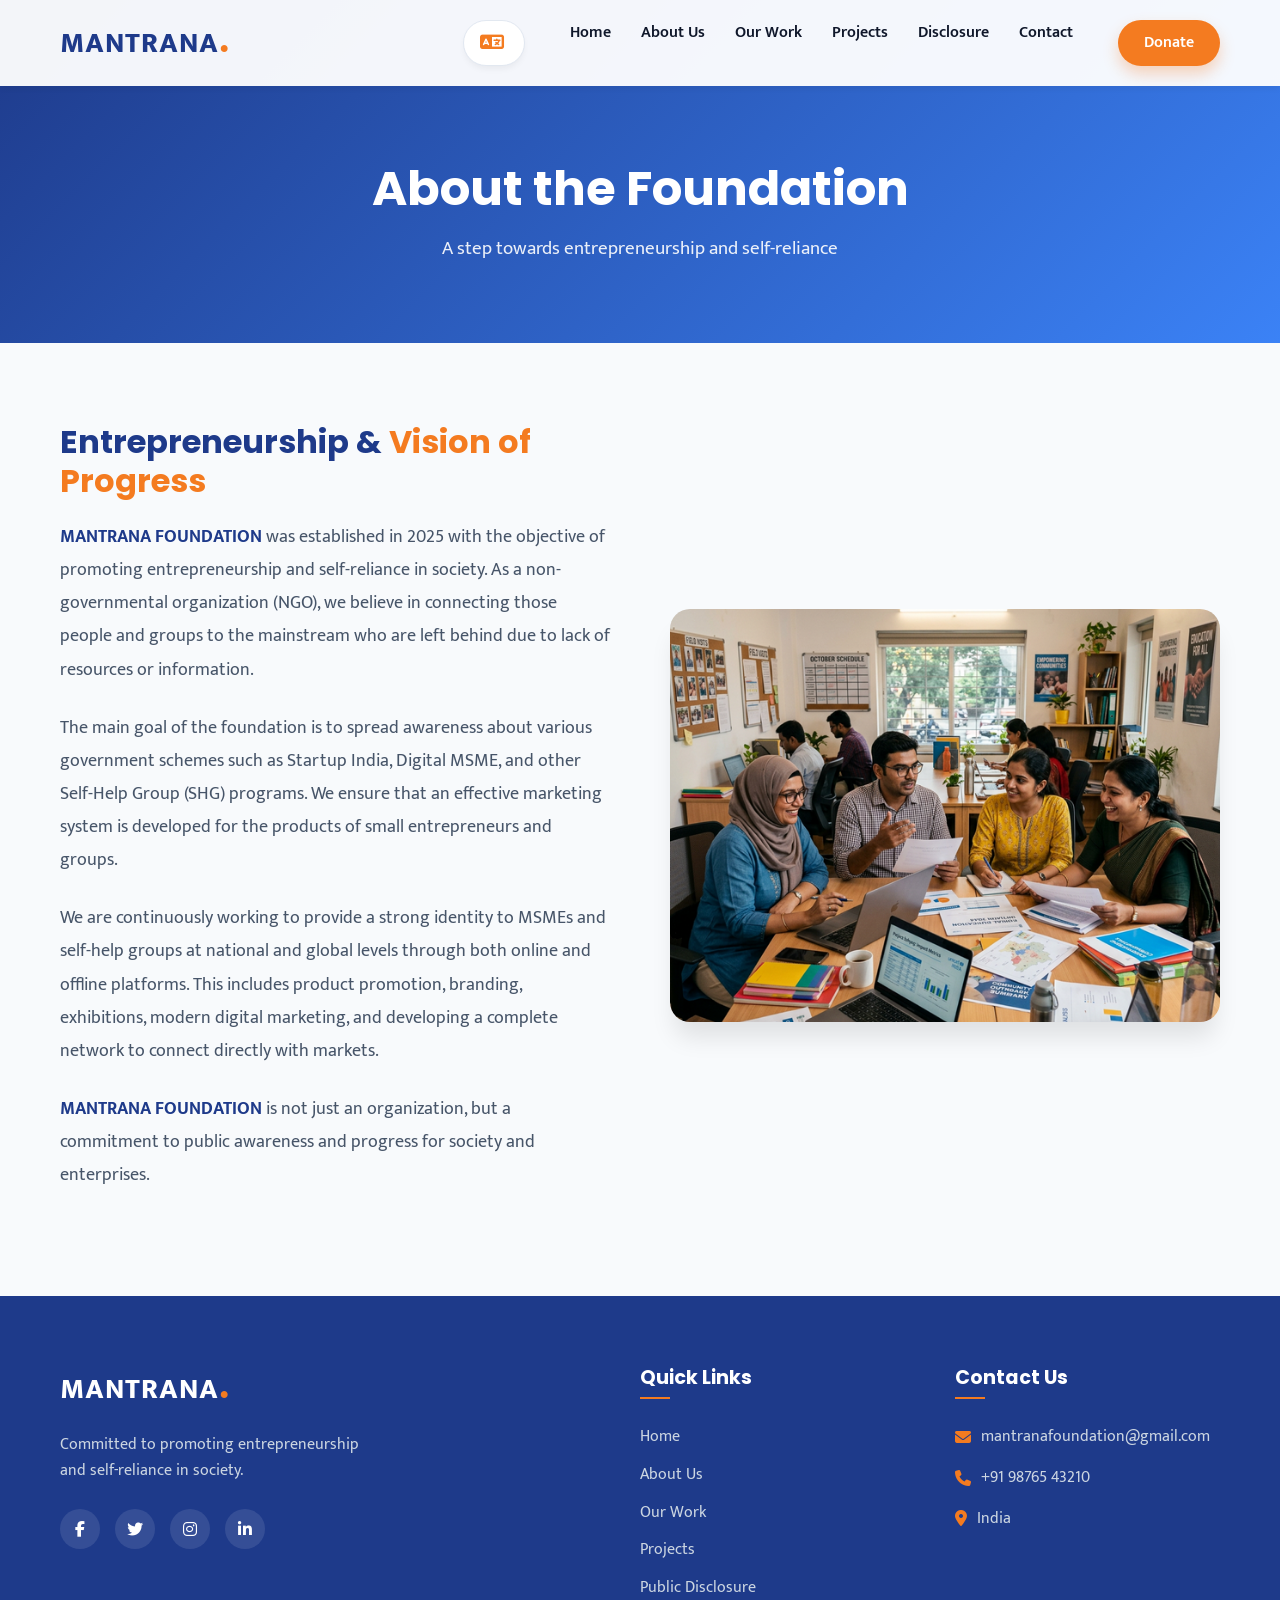
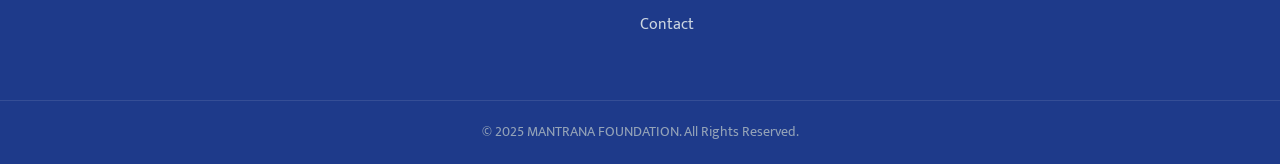
==== about.html @ d6dc15f9 "update" ====
<!DOCTYPE html>
<html lang="en">

<head>
    <meta charset="UTF-8">
    <meta name="viewport" content="width=device-width, initial-scale=1.0">
    <title>About Us | MANTRANA FOUNDATION</title>
    <link
        href="https://fonts.googleapis.com/css2?family=Mukta:wght@300;400;500;600;700&family=Poppins:wght@400;500;600;700&display=swap"
        rel="stylesheet">
    <link rel="stylesheet" href="https://cdnjs.cloudflare.com/ajax/libs/font-awesome/6.4.0/css/all.min.css">
    <link rel="stylesheet" href="styles.css">
    <style>
        .page-header {
            padding: 160px 0 80px;
            background: linear-gradient(135deg, #1E3A8A, #3B82F6);
            color: white;
            text-align: center;
        }

        .page-header h1 {
            color: white;
            font-size: 3rem;
            margin-bottom: 15px;
        }

        .page-header p {
            font-size: 1.2rem;
            opacity: 0.9;
        }

        .about-section {
            padding: 80px 0;
        }

        .about-grid {
            display: grid;
            grid-template-columns: 1fr 1fr;
            gap: 60px;
            align-items: center;
        }

        .about-content {
            font-size: 1.15rem;
            color: var(--text-muted);
            line-height: 1.8;
        }

        .about-content p {
            margin-bottom: 25px;
        }

        .about-content strong {
            color: var(--secondary);
        }

        .about-image-container {
            width: 100%;
        }

        .about-real-image {
            width: 100%;
            height: auto;
            border-radius: 20px;
            box-shadow: var(--shadow-lg);
            object-fit: cover;
            aspect-ratio: 4/3;
        }

        @media (max-width: 992px) {
            .about-grid {
                grid-template-columns: 1fr;
            }

            .about-image-container {
                order: -1;
            }
        }

        .navbar {
            background: rgba(255, 255, 255, 0.95);
            box-shadow: var(--shadow-sm);
        }
    </style>
</head>

<body>
    <nav class="navbar scrolled">
        <div class="container nav-container">
            <a href="index.html" class="logo">
                <span class="logo-text">MANTRANA</span><span class="logo-dot">.</span>
            </a>
            <div class="nav-links">
                <div class="lang-selector">
                    <span class="lang-label"><i class="fa-solid fa-language"></i></span>
                    <div id="google_translate_element"></div>
                </div>
                <a href="index.html" class="nav-link">Home</a>
                <a href="about.html" class="nav-link active">About Us</a>
                <a href="services.html" class="nav-link">Our Work</a>
                <a href="projects.html" class="nav-link">Projects</a>
                <a href="disclosure.html" class="nav-link">Disclosure</a>
                <a href="contact.html" class="nav-link">Contact</a>
                <a href="donate.html" class="btn btn-primary nav-donate-btn">Donate</a>
            </div>
            <button class="menu-btn" aria-label="Toggle menu"><i class="fas fa-bars"></i></button>
        </div>
    </nav>

    <header class="page-header">
        <div class="container">
            <h1>About the Foundation</h1>
            <p>A step towards entrepreneurship and self-reliance</p>
        </div>
    </header>

    <section class="about-section bg-light">
        <div class="container about-grid">
            <div class="about-content">
                <h2 style="color: var(--secondary); margin-bottom: 20px; font-size: 2rem;">Entrepreneurship & <span
                        class="text-primary">Vision of Progress</span></h2>
                <p><strong>MANTRANA FOUNDATION</strong> was established in 2025 with the objective of promoting
                    entrepreneurship and self-reliance in society. As a non-governmental organization (NGO), we believe
                    in connecting those people and groups to the mainstream who are left behind due to lack of resources
                    or information.</p>
                <p>The main goal of the foundation is to spread awareness about various government schemes such as
                    Startup India, Digital MSME, and other Self-Help Group (SHG) programs. We ensure that an effective
                    marketing system is developed for the products of small entrepreneurs and groups.</p>
                <p>We are continuously working to provide a strong identity to MSMEs and self-help groups at national and
                    global levels through both online and offline platforms. This includes product promotion, branding,
                    exhibitions, modern digital marketing, and developing a complete network to connect directly with
                    markets.</p>
                <p><strong>MANTRANA FOUNDATION</strong> is not just an organization, but a commitment to public awareness
                    and progress for society and enterprises.</p>
            </div>
            <div class="about-image-container">
                <img src="about-image.png" alt="MANTRANA FOUNDATION Team working" class="about-real-image">
            </div>
        </div>
    </section>

    <!-- Footer -->
    <footer class="footer">
        <div class="container footer-container">
            <div class="footer-brand">
                <a href="index.html" class="logo footer-logo">
                    <span class="logo-text">MANTRANA</span><span class="logo-dot">.</span>
                </a>
                <p class="footer-desc">Committed to promoting entrepreneurship and self-reliance in society.</p>
                <div class="social-links">
                    <a href="#" class="social-link"><i class="fab fa-facebook-f"></i></a>
                    <a href="#" class="social-link"><i class="fab fa-twitter"></i></a>
                    <a href="#" class="social-link"><i class="fab fa-instagram"></i></a>
                    <a href="#" class="social-link"><i class="fab fa-linkedin-in"></i></a>
                </div>
            </div>
            <div class="footer-links">
                <h4 class="footer-title">Quick Links</h4>
                <ul>
                    <li><a href="index.html">Home</a></li>
                    <li><a href="about.html">About Us</a></li>
                    <li><a href="services.html">Our Work</a></li>
                    <li><a href="projects.html">Projects</a></li>
                    <li><a href="disclosure.html">Public Disclosure</a></li>
                    <li><a href="contact.html">Contact</a></li>
                </ul>
            </div>
            <div class="footer-contact">
                <h4 class="footer-title">Contact Us</h4>
                <ul>
                    <li><i class="fas fa-envelope"></i> mantranafoundation@gmail.com</li>
                    <li><i class="fas fa-phone"></i> +91 98765 43210</li>
                    <li><i class="fas fa-map-marker-alt"></i> India</li>
                </ul>
            </div>
        </div>
        <div class="footer-bottom">
            <p>&copy; 2025 MANTRANA FOUNDATION. All Rights Reserved.</p>
        </div>
    </footer>
    <script type="text/javascript">
        function googleTranslateElementInit() {
            new google.translate.TranslateElement({
                pageLanguage: 'en',
                includedLanguages: 'hi,bn,te,mr,ta,ur,gu,kn,or,ml,pa,as,en',
                layout: google.translate.TranslateElement.InlineLayout.SIMPLE
            }, 'google_translate_element');
        }
    </script>
    <script type="text/javascript" src="https://translate.google.com/translate_a/element.js?cb=googleTranslateElementInit"></script>
    <script src="script.js"></script>
</body>

</html>
---- styles.css ----
/* --- Base & Variables --- */
:root {
    --primary: #F47B20;
    /* Vibrant Saffron */
    --primary-light: #FF9A4D;
    --primary-dark: #cc5c0c;
    --secondary: #1E3A8A;
    /* Deep Royal Blue */
    --secondary-light: #3B82F6;
    --text-dark: #0F172A;
    --text-muted: #475569;
    --bg-light: #F8FAFC;
    --white: #FFFFFF;
    --transition: all 0.3s cubic-bezier(0.25, 0.8, 0.25, 1);
    --shadow-sm: 0 4px 6px -1px rgba(0, 0, 0, 0.05);
    --shadow-md: 0 10px 15px -3px rgba(0, 0, 0, 0.08);
    --shadow-lg: 0 20px 25px -5px rgba(0, 0, 0, 0.1);
}

* {
    margin: 0;
    padding: 0;
    box-sizing: border-box;
}

html {
    scroll-behavior: smooth;
}

body {
    font-family: 'Mukta', 'Poppins', sans-serif;
    color: var(--text-dark);
    background-color: var(--white);
    line-height: 1.6;
    overflow-x: hidden;
}

a {
    text-decoration: none;
    color: inherit;
}

ul {
    list-style: none;
}

.container {
    max-width: 1200px;
    margin: 0 auto;
    padding: 0 20px;
}

.text-center {
    text-align: center;
}

.section {
    padding: 80px 0;
}

.bg-light {
    background-color: var(--bg-light);
}

/* --- Utilities & Typography --- */
h1,
h2,
h3,
h4,
h5,
h6 {
    font-family: 'Poppins', 'Mukta', sans-serif;
    font-weight: 700;
    line-height: 1.2;
}

.btn {
    display: inline-block;
    padding: 12px 28px;
    border-radius: 50px;
    font-weight: 600;
    font-size: 1rem;
    cursor: pointer;
    transition: var(--transition);
    border: 2px solid transparent;
}

.btn-primary {
    background-color: var(--primary);
    color: var(--white);
    box-shadow: 0 8px 15px rgba(244, 123, 32, 0.3);
}

.btn-primary:hover {
    background-color: var(--primary-dark);
    transform: translateY(-2px);
    box-shadow: 0 12px 20px rgba(244, 123, 32, 0.4);
}

.btn-outline {
    background-color: transparent;
    border-color: var(--secondary);
    color: var(--secondary);
}

.btn-outline:hover {
    background-color: var(--secondary);
    color: var(--white);
    transform: translateY(-2px);
}

.text-primary {
    color: var(--primary);
}

.text-secondary {
    color: var(--secondary);
}

.text-xl {
    font-size: 1.2rem;
}

/* --- Navbar --- */
.navbar {
    position: fixed;
    top: 0;
    left: 0;
    width: 100%;
    padding: 20px 0;
    z-index: 1000;
    transition: var(--transition);
    background: transparent;
}

.navbar.scrolled {
    background: rgba(255, 255, 255, 0.95);
    backdrop-filter: blur(10px);
    padding: 15px 0;
    box-shadow: var(--shadow-sm);
}

.nav-container {
    display: flex;
    justify-content: space-between;
    align-items: center;
}

.logo {
    font-size: 1.8rem;
    font-weight: 800;
    letter-spacing: 1px;
    display: flex;
    align-items: baseline;
    color: var(--secondary);
}

.logo-dot {
    color: var(--primary);
    font-size: 2.5rem;
    line-height: 0;
}

.nav-links {
    display: flex;
    gap: 30px;
}

.nav-link {
    font-weight: 600;
    color: var(--text-dark);
    position: relative;
    padding-bottom: 5px;
}

.nav-donate-btn {
    padding: 8px 24px !important;
    margin-left: 15px;
}

.nav-link::after {
    content: '';
    position: absolute;
    bottom: 0;
    left: 0;
    width: 0;
    height: 2px;
    background-color: var(--primary);
    transition: var(--transition);
}

.nav-link:hover::after {
    width: 100%;
}

.navbar.scrolled .logo,
.navbar.scrolled .nav-link {
    color: var(--text-dark);
}

.menu-btn {
    display: none;
    font-size: 1.5rem;
    background: none;
    border: none;
    color: var(--text-dark);
    cursor: pointer;
}

/* --- Hero Section --- */
.hero {
    position: relative;
    padding: 160px 0 100px;
    min-height: 100vh;
    display: flex;
    align-items: center;
    background: linear-gradient(135deg, #F8FAFC 0%, #E2E8F0 100%);
    overflow: hidden;
}

.hero-shapes .shape {
    position: absolute;
    border-radius: 50%;
    filter: blur(60px);
    z-index: 0;
    opacity: 0.6;
}

.shape-1 {
    top: -10%;
    left: -10%;
    width: 400px;
    height: 400px;
    background: var(--primary-light);
}

.shape-2 {
    bottom: 10%;
    right: -5%;
    width: 350px;
    height: 350px;
    background: var(--secondary-light);
    opacity: 0.4;
}

.hero-container {
    position: relative;
    z-index: 1;
    display: grid;
    grid-template-columns: 1fr 1fr;
    gap: 50px;
    align-items: center;
}

.badge {
    display: inline-block;
    padding: 6px 16px;
    background: rgba(30, 58, 138, 0.1);
    color: var(--secondary);
    border-radius: 50px;
    font-weight: 600;
    font-size: 0.9rem;
    margin-bottom: 20px;
    border: 1px solid rgba(30, 58, 138, 0.2);
}

.hero-title {
    font-size: 3.5rem;
    color: var(--text-dark);
    margin-bottom: 20px;
}

.hero-title span {
    color: var(--primary);
}

.hero-subtitle {
    font-size: 1.15rem;
    color: var(--text-muted);
    margin-bottom: 30px;
    max-width: 90%;
}

.hero-actions {
    display: flex;
    gap: 15px;
}

.hero-actions .btn i {
    margin-left: 8px;
}

.hero-image {
    position: relative;
}

.hero-img-wrapper {
    position: relative;
    width: 100%;
    height: 450px;
    display: flex;
    justify-content: center;
    align-items: center;
}

.hero-img-container {
    position: relative;
    width: 100%;
    max-width: 500px;
    margin: 0 auto;
}

.hero-real-image {
    width: 100%;
    height: auto;
    border-radius: 20px;
    box-shadow: var(--shadow-lg);
    display: block;
    object-fit: cover;
    aspect-ratio: 4/5;
}

.image-overlay-card {
    position: absolute;
    animation: pulseFloat 5s ease-in-out infinite;
    z-index: 2;
}

@keyframes float {

    0%,
    100% {
        transform: rotate(45deg) translateY(0);
    }

    50% {
        transform: rotate(45deg) translateY(-15px);
    }
}

.glass-card {
    background: rgba(255, 255, 255, 0.85);
    backdrop-filter: blur(12px);
    border: 1px solid rgba(255, 255, 255, 0.5);
    padding: 15px 20px;
    border-radius: 12px;
    box-shadow: var(--shadow-md);
    display: flex;
    align-items: center;
    gap: 12px;
    font-weight: 600;
}

.floating-card {
    position: absolute;
    animation: pulseFloat 5s ease-in-out infinite;
}

.floating-card i {
    font-size: 1.5rem;
}

.top-right {
    top: 20px;
    right: 0;
    animation-delay: 1s;
}

.bottom-left {
    bottom: 30px;
    left: 0;
    animation-delay: 2s;
}

@keyframes pulseFloat {

    0%,
    100% {
        transform: translateY(0);
    }

    50% {
        transform: translateY(-10px);
    }
}

/* --- Section Headers --- */
.section-header {
    margin-bottom: 60px;
}

.section-title {
    font-size: 2.5rem;
    color: var(--secondary);
    margin-bottom: 15px;
}

.section-title span {
    color: var(--primary);
}

.section-subtitle {
    font-size: 1.1rem;
    color: var(--text-muted);
    max-width: 600px;
    margin: 0 auto;
}

.section-divider {
    height: 4px;
    width: 60px;
    background: var(--primary);
    margin: 20px auto 0;
    border-radius: 2px;
}

/* --- Mission Section --- */
.mission-grid {
    display: grid;
    grid-template-columns: 1fr 1fr;
    gap: 60px;
    align-items: center;
}

.mission-image-container {
    position: relative;
    width: 100%;
}

.mission-real-image {
    width: 100%;
    height: auto;
    border-radius: 24px;
    box-shadow: var(--shadow-lg);
    object-fit: cover;
    aspect-ratio: 4/3;
    display: block;
}

.mission-highlight-card {
    position: absolute;
    bottom: -20px;
    right: -20px;
    max-width: 250px;
    z-index: 2;
    background: rgba(255, 255, 255, 0.9);
}





.mission-text {
    margin-bottom: 30px;
    color: var(--text-muted);
}

.mission-list li {
    display: flex;
    gap: 20px;
    margin-bottom: 25px;
    background: var(--white);
    padding: 20px;
    border-radius: 12px;
    box-shadow: var(--shadow-sm);
    transition: var(--transition);
    border-left: 4px solid transparent;
}

.mission-list li:hover {
    transform: translateX(10px);
    border-left-color: var(--primary);
    box-shadow: var(--shadow-md);
}

.list-icon {
    width: 40px;
    height: 40px;
    background: rgba(244, 123, 32, 0.1);
    color: var(--primary);
    border-radius: 50%;
    display: flex;
    justify-content: center;
    align-items: center;
    flex-shrink: 0;
}

.list-text strong {
    display: block;
    font-size: 1.1rem;
    margin-bottom: 5px;
    color: var(--secondary);
}

.list-text span {
    color: var(--text-muted);
    font-size: 0.95rem;
}

/* --- Services Section --- */
.services-grid {
    display: grid;
    grid-template-columns: repeat(auto-fit, minmax(250px, 1fr));
    gap: 30px;
}

.service-card {
    background: var(--white);
    padding: 40px 30px;
    border-radius: 16px;
    text-align: center;
    box-shadow: var(--shadow-md);
    transition: var(--transition);
    border-bottom: 4px solid transparent;
}

.service-card:hover {
    transform: translateY(-10px);
    box-shadow: var(--shadow-lg);
    border-bottom-color: var(--primary);
}

.service-icon {
    width: 80px;
    height: 80px;
    border-radius: 20px;
    display: flex;
    justify-content: center;
    align-items: center;
    margin: 0 auto 25px;
    font-size: 2rem;
    transition: var(--transition);
}

.wrapper-1 {
    background: rgba(244, 123, 32, 0.1);
    color: #F47B20;
}

.wrapper-2 {
    background: rgba(59, 130, 246, 0.1);
    color: #3B82F6;
}

.wrapper-3 {
    background: rgba(16, 185, 129, 0.1);
    color: #10B981;
}

.wrapper-4 {
    background: rgba(139, 92, 246, 0.1);
    color: #8B5CF6;
}

.service-card:hover .service-icon {
    transform: scale(1.1) rotate(5deg);
}

.service-title {
    font-size: 1.4rem;
    margin-bottom: 15px;
    color: var(--secondary);
}

.service-desc {
    color: var(--text-muted);
}

/* --- WhatsApp QR Section --- */
.qr-community {
    padding: 80px 0;
    background: linear-gradient(135deg, #ecfdf5 0%, #f8fafc 100%);
}

.qr-community-card {
    display: grid;
    grid-template-columns: 1.2fr 0.8fr;
    gap: 36px;
    align-items: start;
    background: var(--white);
    border-radius: 28px;
    padding: 36px;
    box-shadow: var(--shadow-lg);
}

.qr-community-copy .badge {
    background: rgba(34, 197, 94, 0.12);
    color: #15803D;
    border-color: rgba(34, 197, 94, 0.18);
}

.qr-community-title {
    font-size: 2.3rem;
    color: var(--secondary);
    margin-bottom: 16px;
}

.qr-community-text {
    color: var(--text-muted);
    font-size: 1.05rem;
    margin-bottom: 22px;
    max-width: 560px;
}

.qr-community-points {
    display: grid;
    gap: 14px;
    margin-bottom: 28px;
}

.qr-community-points li {
    display: flex;
    align-items: center;
    gap: 12px;
    color: var(--text-dark);
    font-weight: 600;
}

.qr-community-points i {
    width: 36px;
    height: 36px;
    border-radius: 50%;
    display: flex;
    align-items: center;
    justify-content: center;
    background: rgba(34, 197, 94, 0.12);
    color: #16A34A;
    flex-shrink: 0;
}

.qr-community-actions {
    display: flex;
    gap: 14px;
    flex-wrap: wrap;
}

.qr-preview {
    background: #ffffff;
    border: 1px solid #E2E8F0;
    border-radius: 28px;
    padding: 12px;
    text-align: center;
    width: 100%;
    max-width: 380px;
    justify-self: center;
    align-self: start;
    box-shadow: var(--shadow-md);
}

.qr-preview img {
    width: 100%;
    max-width: none;
    height: auto;
    border-radius: 20px;
    display: block;
    margin: 0 auto 12px;
}

.qr-preview-label {
    color: var(--text-muted);
    font-size: 0.9rem;
    font-weight: 600;
}

/* --- Footer --- */
.footer {
    background-color: var(--secondary);
    color: var(--white);
    padding: 70px 0 20px;
}

.footer-container {
    display: grid;
    grid-template-columns: 2fr 1fr 1fr;
    gap: 50px;
    margin-bottom: 50px;
}

.footer-logo {
    color: var(--white);
    margin-bottom: 20px;
}

.footer-desc {
    color: #CBD5E1;
    margin-bottom: 25px;
    max-width: 300px;
}

.social-links {
    display: flex;
    gap: 15px;
}

.social-link {
    width: 40px;
    height: 40px;
    background: rgba(255, 255, 255, 0.1);
    display: flex;
    justify-content: center;
    align-items: center;
    border-radius: 50%;
    color: var(--white);
    transition: var(--transition);
}

.social-link:hover {
    background: var(--primary);
    transform: translateY(-3px);
}

.footer-title {
    font-size: 1.2rem;
    margin-bottom: 25px;
    position: relative;
    padding-bottom: 10px;
}

.footer-title::after {
    content: '';
    position: absolute;
    bottom: 0;
    left: 0;
    width: 30px;
    height: 2px;
    background: var(--primary);
}

.footer-links ul li {
    margin-bottom: 12px;
}

.footer-links ul li a {
    color: #CBD5E1;
    transition: var(--transition);
}

.footer-links ul li a:hover {
    color: var(--primary);
    padding-left: 5px;
}

.footer-contact ul li {
    margin-bottom: 15px;
    display: flex;
    align-items: center;
    gap: 10px;
    color: #CBD5E1;
}

.footer-contact ul li i {
    color: var(--primary);
}

.footer-bottom {
    text-align: center;
    padding-top: 20px;
    border-top: 1px solid rgba(255, 255, 255, 0.1);
    color: #94A3B8;
    font-size: 0.9rem;
}

/* --- Page Hero (Inner Pages) --- */
.page-hero {
    position: relative;
    padding: 160px 0 80px;
    background: linear-gradient(135deg, #0F172A 0%, #1E3A8A 60%, #3B82F6 100%);
    overflow: hidden;
    text-align: center;
}

.page-hero-shapes .shape {
    position: absolute;
    border-radius: 50%;
    filter: blur(80px);
    opacity: 0.3;
}

.page-hero .shape-1 {
    top: -20%;
    left: -10%;
    width: 400px;
    height: 400px;
    background: var(--primary);
}

.page-hero .shape-2 {
    bottom: -10%;
    right: -5%;
    width: 350px;
    height: 350px;
    background: var(--secondary-light);
}

.page-hero-content {
    position: relative;
    z-index: 1;
}

.page-hero .badge {
    background: rgba(244, 123, 32, 0.2);
    color: var(--primary-light);
    border-color: rgba(244, 123, 32, 0.3);
}

.page-hero-title {
    font-size: 3rem;
    color: var(--white);
    margin-bottom: 20px;
}

.page-hero-title span {
    color: var(--primary);
}

.page-hero-subtitle {
    font-size: 1.15rem;
    color: #CBD5E1;
    max-width: 650px;
    margin: 0 auto;
}

/* --- Disclosure Section --- */
.disclosure-section {
    padding: 80px 0;
}

.documents-grid {
    display: flex;
    flex-direction: column;
    gap: 20px;
    max-width: 800px;
    margin: 0 auto;
}

.document-card {
    background: var(--white);
    border-radius: 16px;
    padding: 28px;
    box-shadow: var(--shadow-sm);
    display: flex;
    align-items: center;
    gap: 20px;
    transition: var(--transition);
    border: 1px solid rgba(0, 0, 0, 0.04);
    position: relative;
    overflow: hidden;
}

.document-card::before {
    content: '';
    position: absolute;
    top: 0;
    left: 0;
    width: 4px;
    height: 100%;
    background: var(--primary);
    transform: scaleY(0);
    transition: var(--transition);
    border-radius: 4px 0 0 4px;
}

.document-card:hover {
    transform: translateY(-4px);
    box-shadow: var(--shadow-lg);
}

.document-card:hover::before {
    transform: scaleY(1);
}

.document-icon {
    width: 56px;
    height: 56px;
    border-radius: 14px;
    background: linear-gradient(135deg, #FEE2E2, #FECACA);
    color: #DC2626;
    display: flex;
    justify-content: center;
    align-items: center;
    font-size: 1.5rem;
    flex-shrink: 0;
}

.document-info {
    flex: 1;
    min-width: 0;
}

.document-title {
    font-size: 1.05rem;
    font-weight: 700;
    color: var(--text-dark);
    margin-bottom: 4px;
    white-space: nowrap;
    overflow: hidden;
    text-overflow: ellipsis;
}

.document-desc {
    font-size: 0.85rem;
    color: var(--text-muted);
    line-height: 1.4;
}

.document-actions {
    display: flex;
    gap: 8px;
    flex-shrink: 0;
}

.doc-btn {
    display: inline-flex;
    align-items: center;
    gap: 6px;
    padding: 8px 16px;
    border-radius: 8px;
    font-size: 0.85rem;
    font-weight: 600;
    transition: var(--transition);
    cursor: pointer;
    text-decoration: none;
}

.doc-btn-view {
    background: rgba(30, 58, 138, 0.08);
    color: var(--secondary);
}

.doc-btn-view:hover {
    background: var(--secondary);
    color: var(--white);
    transform: translateY(-1px);
}

.doc-btn-download {
    background: rgba(244, 123, 32, 0.1);
    color: var(--primary);
    padding: 8px 12px;
}

.doc-btn-download:hover {
    background: var(--primary);
    color: var(--white);
    transform: translateY(-1px);
}

/* --- Images Gallery --- */
.images-grid {
    display: grid;
    grid-template-columns: repeat(auto-fit, minmax(300px, 1fr));
    gap: 30px;
    max-width: 800px;
    margin: 0 auto;
}

.image-card {
    border-radius: 16px;
    overflow: hidden;
    box-shadow: var(--shadow-md);
    transition: var(--transition);
    background: var(--white);
}

.image-card:hover {
    transform: translateY(-6px);
    box-shadow: var(--shadow-lg);
}

.image-card-inner {
    overflow: hidden;
    aspect-ratio: 4/3;
}

.image-card-inner img {
    width: 100%;
    height: 100%;
    object-fit: cover;
    transition: transform 0.5s ease;
}

.image-card:hover .image-card-inner img {
    transform: scale(1.05);
}

.image-card-footer {
    padding: 16px 20px;
    display: flex;
    justify-content: space-between;
    align-items: center;
    border-top: 1px solid rgba(0, 0, 0, 0.05);
}

.image-card-footer span {
    font-weight: 600;
    color: var(--text-muted);
    font-size: 0.9rem;
}

.image-card-footer span i {
    color: var(--primary);
    margin-right: 8px;
}

/* --- Responsive Design --- */
@media (max-width: 992px) {

    .hero-container,
    .mission-grid {
        grid-template-columns: 1fr;
        gap: 40px;
    }

    .hero-title {
        font-size: 2.8rem;
    }

    .hero-content {
        text-align: center;
        order: 2;
    }

    .hero-actions {
        justify-content: center;
    }

    .hero-subtitle {
        margin: 0 auto 30px;
    }

    .hero-image {
        order: 1;
    }

    .footer-container {
        grid-template-columns: 1fr;
        text-align: center;
        gap: 30px;
    }

    .footer-desc {
        margin: 0 auto 25px;
    }

    .social-links {
        justify-content: center;
    }

    .footer-title::after {
        left: 50%;
        transform: translateX(-50%);
    }

    .footer-contact ul li {
        justify-content: center;
    }

    .page-hero-title {
        font-size: 2.2rem;
    }

    .documents-grid {
        grid-template-columns: 1fr;
    }

    .document-card {
        flex-wrap: wrap;
    }

    .document-actions {
        width: 100%;
        justify-content: flex-end;
    }

    .images-grid {
        grid-template-columns: 1fr;
    }

    .qr-community-card {
        grid-template-columns: 1fr;
    }
}

@media (max-width: 768px) {
    .menu-btn {
        display: block;
    }

    .nav-links {
        position: fixed;
        top: 80px;
        left: -100%;
        width: 100%;
        background: var(--white);
        flex-direction: column;
        align-items: center;
        padding: 30px 0;
        box-shadow: var(--shadow-md);
        transition: var(--transition);
    }

    .nav-links.active {
        left: 0;
    }

    .nav-donate-btn {
        margin-left: 0;
        margin-top: 15px;
    }

    .lang-selector {
        margin-left: 0;
        margin-top: 15px;
        justify-content: center;
    }
}

/* --- Language Selector --- */
.lang-selector {
    display: flex;
    align-items: center;
    gap: 8px;
    margin-right: 15px;
    background: var(--white); 
    border: 1px solid #E2E8F0;
    border-radius: 50px;
    padding: 4px 12px 4px 16px;
    box-shadow: var(--shadow-sm);
    transition: var(--transition);
}

.lang-selector:hover {
    border-color: var(--primary);
    box-shadow: 0 4px 12px rgba(244, 123, 32, 0.15);
}

.lang-label {
    font-weight: 600;
    font-size: 0.95rem;
    color: var(--secondary);
    display: flex;
    align-items: center;
    gap: 8px;
    white-space: nowrap;
}

.lang-label i {
    color: var(--primary);
    font-size: 1.2rem;
}

.goog-te-banner-frame.skiptranslate, .goog-te-gadget-icon {
    display: none !important;
}

body {
    top: 0px !important;
}

.goog-te-gadget {
    font-family: 'Poppins', sans-serif !important;
    color: transparent !important;
    font-size: 0 !important;
    display: flex;
    align-items: center;
}

.goog-te-gadget .goog-te-combo {
    margin: 0 0 0 12px;
    padding: 6px 24px 6px 12px;
    border: none;
    border-left: 1px solid #E2E8F0;
    border-radius: 0;
    background-color: transparent;
    color: var(--text-dark);
    font-weight: 500;
    cursor: pointer;
    outline: none;
    font-family: 'Poppins', sans-serif;
    font-size: 0.9rem;
    appearance: none;
    -webkit-appearance: none;
    background-image: url("data:image/svg+xml;charset=UTF-8,%3csvg xmlns='http://www.w3.org/2000/svg' viewBox='0 0 24 24' fill='none' stroke='%2364748B' stroke-width='2' stroke-linecap='round' stroke-linejoin='round'%3e%3cpolyline points='6 9 12 15 18 9'%3e%3c/polyline%3e%3c/svg%3e");
    background-repeat: no-repeat;
    background-position: right 4px center;
    background-size: 1em;
    transition: var(--transition);
}

.goog-te-gadget .goog-te-combo:hover, .goog-te-gadget .goog-te-combo:focus {
    color: var(--primary);
}

#goog-gt-tt, .goog-te-balloon-frame {
    display: none !important;
}

.goog-text-highlight {
    background-color: transparent !important;
    box-shadow: none !important;
}

/* Clean up Google Translate Simple Layout Button */
.goog-te-gadget-simple {
    background-color: transparent !important;
    border: none !important;
    display: flex;
    align-items: center;
}

.goog-te-gadget-simple .goog-te-menu-value {
    display: flex;
    align-items: center;
}

/* Hide vertical separator pipe */
.goog-te-gadget-simple .goog-te-menu-value span:nth-child(3) {
    display: none !important;
}

/* Style the dropdown arrow */
.goog-te-gadget-simple .goog-te-menu-value span[aria-hidden="true"] {
    color: var(--primary) !important;
    font-size: 14px !important;
    margin-left: 6px;
}

/* Also hide the first option in standard layout as a fallback */
.goog-te-combo option:first-child {
    display: none;
}
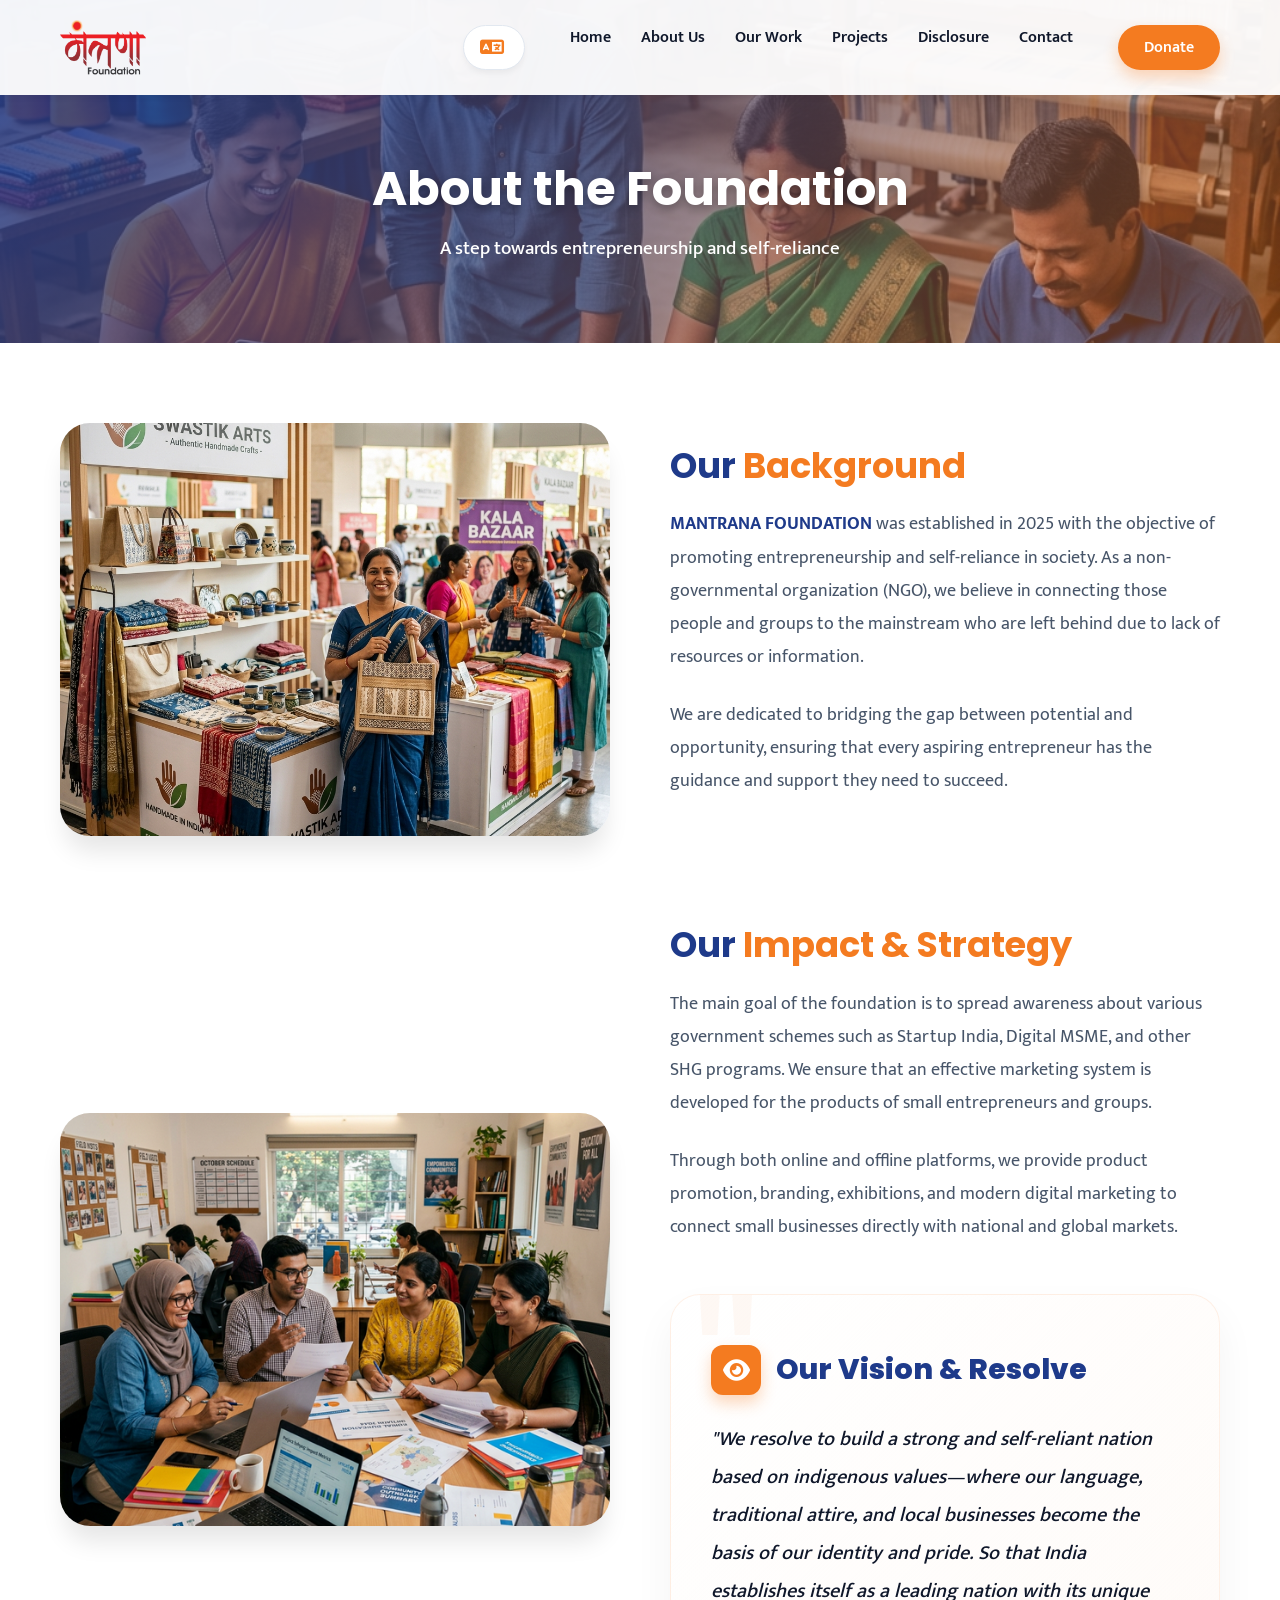
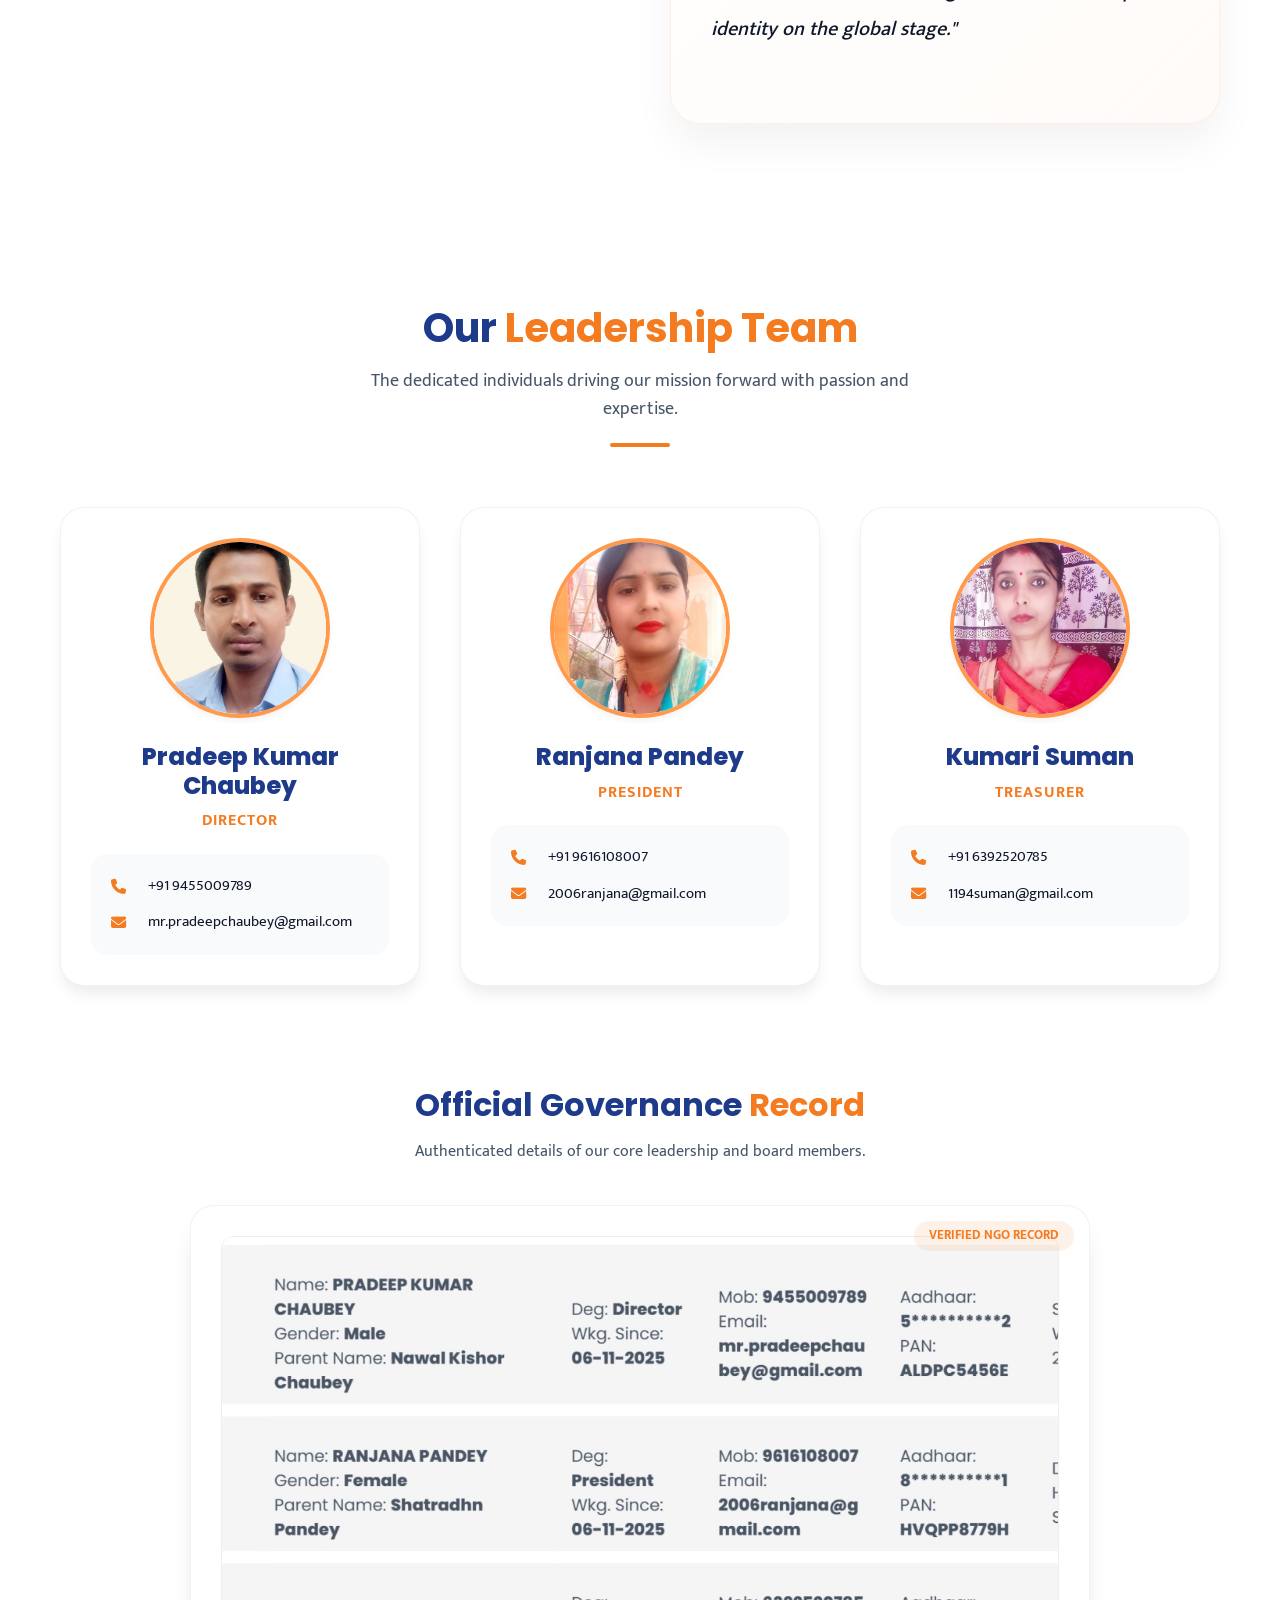
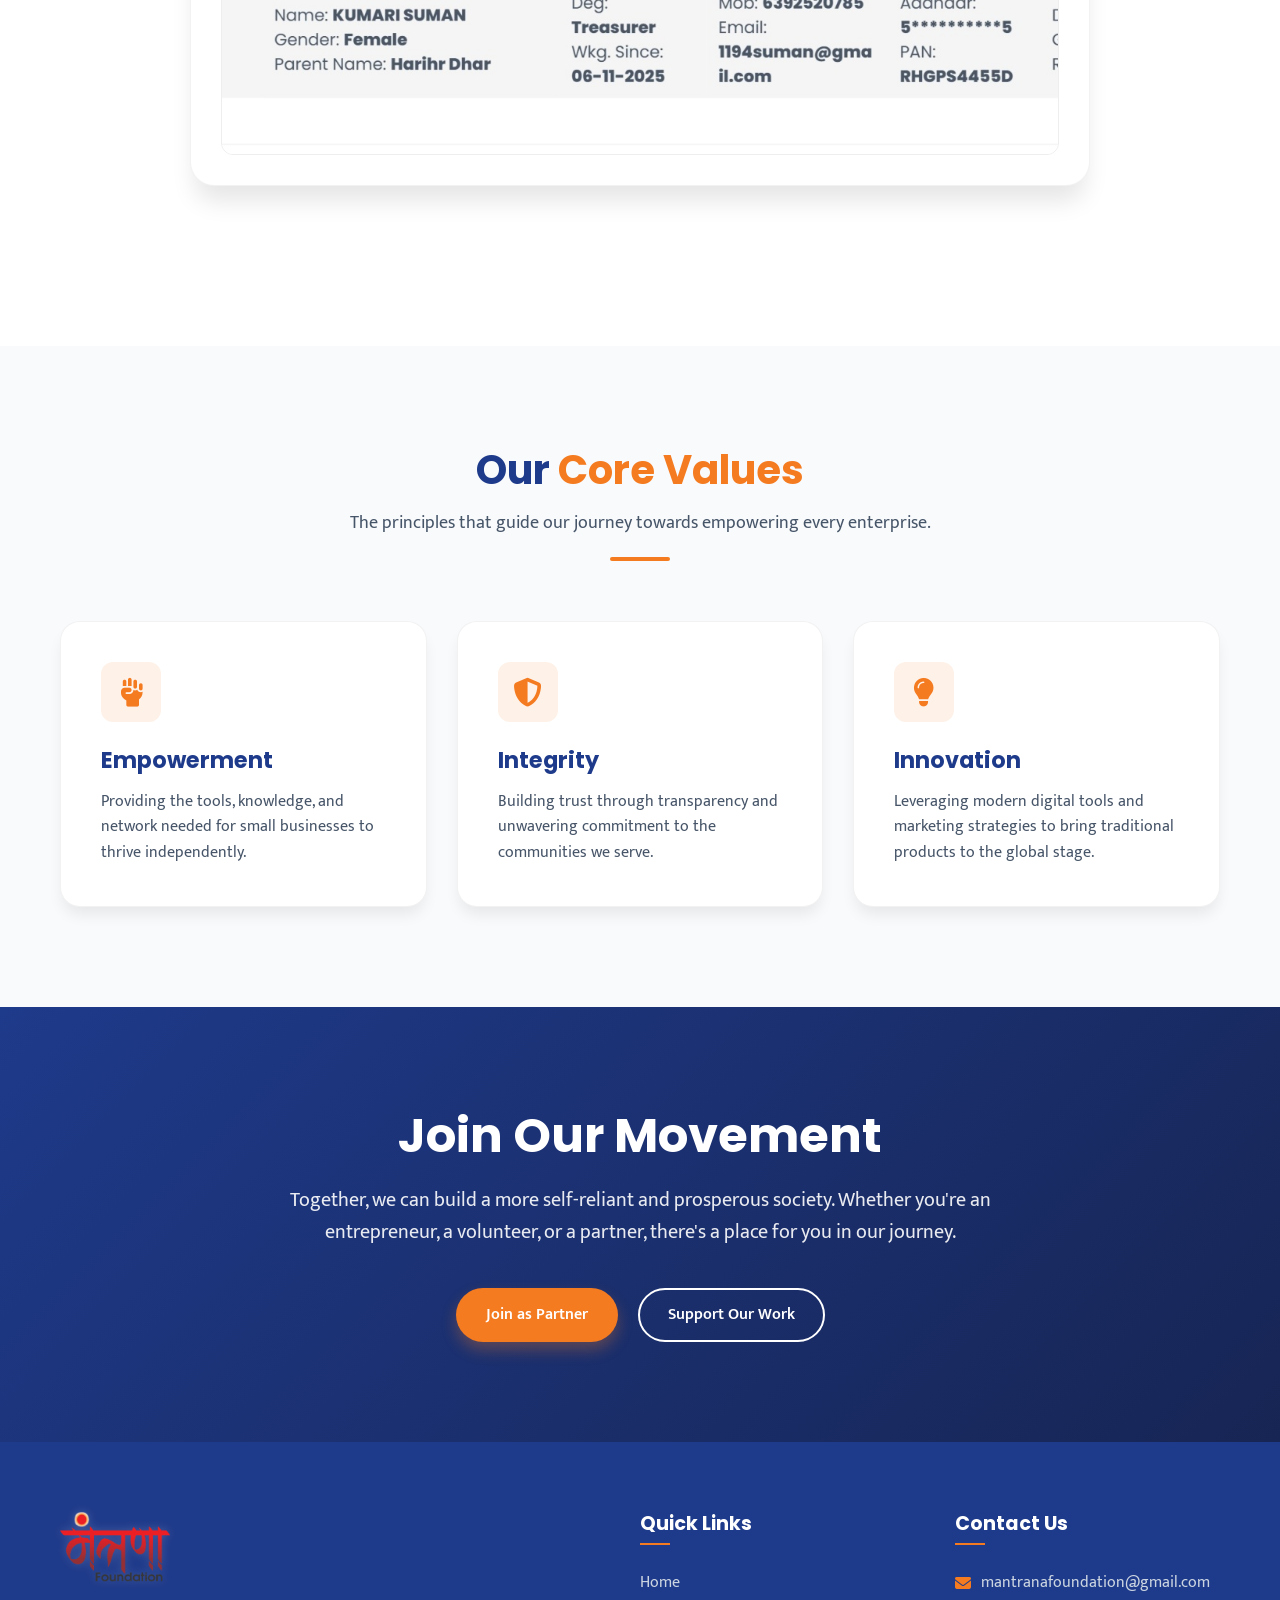
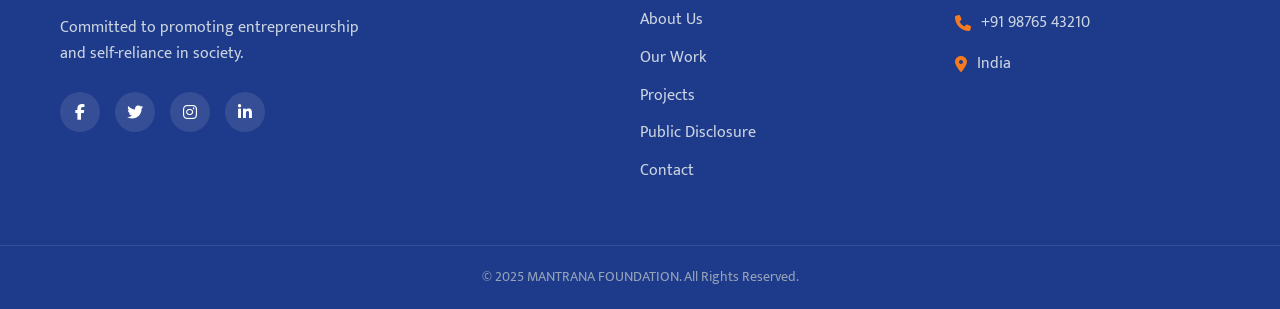
==== commit e42e4401: "update" ====
--- a/about.html
+++ b/about.html
@@ -88,7 +88,8 @@
     <nav class="navbar scrolled">
         <div class="container nav-container">
             <a href="index.html" class="logo">
-                <span class="logo-text">MANTRANA</span><span class="logo-dot">.</span>
+                <img src="assets/Mantarna_Foundation_4.jpg-removebg-preview.png" alt="MANTRANA FOUNDATION Logo"
+                    class="logo-img">
             </a>
             <div class="nav-links">
                 <div class="lang-selector">
@@ -107,34 +108,205 @@
         </div>
     </nav>
 
-    <header class="page-header">
+    <header class="page-header"
+        style="background: url('assets/about_hero.png') center/cover no-repeat; position: relative;">
+        <div
+            style="position: absolute; top: 0; left: 0; width: 100%; height: 100%; background: linear-gradient(135deg, rgba(30, 58, 138, 0.9), rgba(244, 123, 32, 0.4));">
+        </div>
+        <div class="container" style="position: relative; z-index: 2;">
+            <h1 style="color: white; text-shadow: 0 4px 10px rgba(0,0,0,0.3);">About the Foundation</h1>
+            <p style="color: white; opacity: 1; font-weight: 500;">A step towards entrepreneurship and self-reliance</p>
+        </div>
+    </header>
+
+    <!-- Stats Section -->
+    <section class="stats-section" style="display: none;">
+        <div class="container stats-grid">
+            <div class="stat-item">
+                <h3>500+</h3>
+                <p>Entrepreneurs Supported</p>
+            </div>
+            <div class="stat-item">
+                <h3>20+</h3>
+                <p>Govt Schemes Promoted</p>
+            </div>
+            <div class="stat-item">
+                <h3>50+</h3>
+                <p>SHG Groups Connected</p>
+            </div>
+            <div class="stat-item">
+                <h3>15+</h3>
+                <p>Exhibitions Organized</p>
+            </div>
+        </div>
+    </section>
+
+    <!-- Story section upgraded to Alternating Layout -->
+    <section class="about-section">
+        <div class="container" style="display: flex; flex-direction: column; gap: 80px;">
+            
+            <!-- Division 1 -->
+            <div class="about-grid" style="align-items: center;">
+                <div class="about-image-container">
+                    <img src="assets/entrepreneurship_support.png" alt="Empowerment" class="about-real-image" style="width: 100%; border-radius: 30px; box-shadow: var(--shadow-lg);">
+                </div>
+                <div class="about-content">
+                    <h2 style="color: var(--secondary); margin-bottom: 20px; font-size: 2.2rem;">Our <span class="text-primary">Background</span></h2>
+                    <p><strong>MANTRANA FOUNDATION</strong> was established in 2025 with the objective of promoting entrepreneurship and self-reliance in society. As a non-governmental organization (NGO), we believe in connecting those people and groups to the mainstream who are left behind due to lack of resources or information.</p>
+                    <p>We are dedicated to bridging the gap between potential and opportunity, ensuring that every aspiring entrepreneur has the guidance and support they need to succeed.</p>
+                </div>
+            </div>
+
+            <!-- Division 2 -->
+            <div class="about-grid" style="align-items: center;">
+                <div class="about-content" style="order: 2;">
+                    <h2 style="color: var(--secondary); margin-bottom: 20px; font-size: 2.2rem;">Our <span class="text-primary">Impact & Strategy</span></h2>
+                    <p>The main goal of the foundation is to spread awareness about various government schemes such as Startup India, Digital MSME, and other SHG programs. We ensure that an effective marketing system is developed for the products of small entrepreneurs and groups.</p>
+                    <p>Through both online and offline platforms, we provide product promotion, branding, exhibitions, and modern digital marketing to connect small businesses directly with national and global markets.</p>
+                    
+                    <div class="vision-card">
+                        <div class="vision-header">
+                            <div class="vision-icon-wrapper">
+                                <i class="fas fa-eye"></i>
+                            </div>
+                            <h3 class="vision-title">Our Vision & Resolve</h3>
+                        </div>
+                        <p class="vision-text">
+                            "We resolve to build a strong and self-reliant nation based on indigenous values—where our language, traditional attire, and local businesses become the basis of our identity and pride. So that India establishes itself as a leading nation with its unique identity on the global stage."
+                        </p>
+                    </div>
+                </div>
+                <div class="about-image-container" style="order: 1;">
+                    <img src="about-image.png" alt="Team Work" class="about-real-image" style="width: 100%; border-radius: 30px; box-shadow: var(--shadow-lg);">
+                </div>
+            </div>
+
+        </div>
+    </section>
+
+    <!-- Our Team Section -->
+    <section class="team-section">
         <div class="container">
-            <h1>About the Foundation</h1>
-            <p>A step towards entrepreneurship and self-reliance</p>
-        </div>
-    </header>
-
-    <section class="about-section bg-light">
-        <div class="container about-grid">
-            <div class="about-content">
-                <h2 style="color: var(--secondary); margin-bottom: 20px; font-size: 2rem;">Entrepreneurship & <span
-                        class="text-primary">Vision of Progress</span></h2>
-                <p><strong>MANTRANA FOUNDATION</strong> was established in 2025 with the objective of promoting
-                    entrepreneurship and self-reliance in society. As a non-governmental organization (NGO), we believe
-                    in connecting those people and groups to the mainstream who are left behind due to lack of resources
-                    or information.</p>
-                <p>The main goal of the foundation is to spread awareness about various government schemes such as
-                    Startup India, Digital MSME, and other Self-Help Group (SHG) programs. We ensure that an effective
-                    marketing system is developed for the products of small entrepreneurs and groups.</p>
-                <p>We are continuously working to provide a strong identity to MSMEs and self-help groups at national and
-                    global levels through both online and offline platforms. This includes product promotion, branding,
-                    exhibitions, modern digital marketing, and developing a complete network to connect directly with
-                    markets.</p>
-                <p><strong>MANTRANA FOUNDATION</strong> is not just an organization, but a commitment to public awareness
-                    and progress for society and enterprises.</p>
-            </div>
-            <div class="about-image-container">
-                <img src="about-image.png" alt="MANTRANA FOUNDATION Team working" class="about-real-image">
+            <div class="section-header text-center">
+                <h2 class="section-title">Our <span>Leadership Team</span></h2>
+                <p class="section-subtitle">The dedicated individuals driving our mission forward with passion and expertise.</p>
+                <div class="section-divider"></div>
+            </div>
+
+            <div class="team-grid">
+                <!-- Member 1: Director -->
+                <div class="team-card">
+                    <div class="team-img-wrapper">
+                        <img src="assets/pradeep.jpeg" alt="Pradeep Kumar Chaubey">
+                    </div>
+                    <h3 class="team-name">Pradeep Kumar Chaubey</h3>
+                    <span class="team-role">Director</span>
+                    <div class="team-info">
+                        <div class="team-info-item">
+                            <i class="fas fa-phone"></i>
+                            <span>+91 9455009789</span>
+                        </div>
+                        <div class="team-info-item">
+                            <i class="fas fa-envelope"></i>
+                            <span>mr.pradeepchaubey@gmail.com</span>
+                        </div>
+                    </div>
+                </div>
+
+                <!-- Member 2: President -->
+                <div class="team-card">
+                    <div class="team-img-wrapper">
+                        <img src="assets/ranjana.jpeg" alt="Ranjana Pandey">
+                    </div>
+                    <h3 class="team-name">Ranjana Pandey</h3>
+                    <span class="team-role">President</span>
+                    <div class="team-info">
+                        <div class="team-info-item">
+                            <i class="fas fa-phone"></i>
+                            <span>+91 9616108007</span>
+                        </div>
+                        <div class="team-info-item">
+                            <i class="fas fa-envelope"></i>
+                            <span>2006ranjana@gmail.com</span>
+                        </div>
+                    </div>
+                </div>
+
+                <!-- Member 3: Treasurer -->
+                <div class="team-card">
+                    <div class="team-img-wrapper">
+                        <img src="assets/suman.jpeg" alt="Kumari Suman">
+                    </div>
+                    <h3 class="team-name">Kumari Suman</h3>
+                    <span class="team-role">Treasurer</span>
+                    <div class="team-info">
+                        <div class="team-info-item">
+                            <i class="fas fa-phone"></i>
+                            <span>+91 6392520785</span>
+                        </div>
+                        <div class="team-info-item">
+                            <i class="fas fa-envelope"></i>
+                            <span>1194suman@gmail.com</span>
+                        </div>
+                    </div>
+                </div>
+            </div>
+
+            <div class="team-details-img-section section-header text-center" style="margin-top: 100px;">
+                <h3 style="color: var(--secondary); margin-bottom: 15px; font-size: 2rem;">Official Governance <span class="text-primary">Record</span></h3>
+                <p style="color: var(--text-muted); margin-bottom: 40px;">Authenticated details of our core leadership and board members.</p>
+                
+                <div class="official-doc-container" style="max-width: 900px; margin: 0 auto; background: var(--white); padding: 30px; border-radius: 24px; box-shadow: var(--shadow-lg); border: 1px solid rgba(0,0,0,0.05); position: relative;">
+                    <div style="position: absolute; top: 15px; right: 15px; background: rgba(244, 123, 32, 0.1); color: var(--primary); padding: 5px 15px; border-radius: 50px; font-size: 0.8rem; font-weight: 700; text-transform: uppercase;">
+                        Verified NGO Record
+                    </div>
+                    <img src="assets/details.jpeg" alt="Official Team Details" style="width: 100%; height: auto; border-radius: 12px; display: block; border: 1px solid #eee;">
+                </div>
+            </div>
+        </div>
+    </section>
+
+    <!-- Core Values Section -->
+    <section class="values-section bg-light">
+        <div class="container">
+            <div class="section-header text-center">
+                <h2 class="section-title">Our <span>Core Values</span></h2>
+                <p class="section-subtitle">The principles that guide our journey towards empowering every enterprise.
+                </p>
+                <div class="section-divider"></div>
+            </div>
+            <div class="values-grid">
+                <div class="value-card">
+                    <div class="value-icon"><i class="fas fa-hand-fist"></i></div>
+                    <h3>Empowerment</h3>
+                    <p>Providing the tools, knowledge, and network needed for small businesses to thrive independently.
+                    </p>
+                </div>
+                <div class="value-card">
+                    <div class="value-icon"><i class="fas fa-shield-halved"></i></div>
+                    <h3>Integrity</h3>
+                    <p>Building trust through transparency and unwavering commitment to the communities we serve.</p>
+                </div>
+                <div class="value-card">
+                    <div class="value-icon"><i class="fas fa-lightbulb"></i></div>
+                    <h3>Innovation</h3>
+                    <p>Leveraging modern digital tools and marketing strategies to bring traditional products to the
+                        global stage.</p>
+                </div>
+            </div>
+        </div>
+    </section>
+
+    <!-- CTA Section -->
+    <section class="cta-section">
+        <div class="container cta-content">
+            <h2 class="cta-title">Join Our Movement</h2>
+            <p class="cta-text">Together, we can build a more self-reliant and prosperous society. Whether you're an
+                entrepreneur, a volunteer, or a partner, there's a place for you in our journey.</p>
+            <div class="cta-actions">
+                <a href="contact.html" class="btn btn-primary">Join as Partner</a>
+                <a href="donate.html" class="btn btn-outline" style="border-color: white; color: white;">Support Our
+                    Work</a>
             </div>
         </div>
     </section>
@@ -144,7 +316,8 @@
         <div class="container footer-container">
             <div class="footer-brand">
                 <a href="index.html" class="logo footer-logo">
-                    <span class="logo-text">MANTRANA</span><span class="logo-dot">.</span>
+                    <img src="assets/Mantarna_Foundation_4.jpg-removebg-preview.png" alt="MANTRANA FOUNDATION Logo"
+                        class="logo-img">
                 </a>
                 <p class="footer-desc">Committed to promoting entrepreneurship and self-reliance in society.</p>
                 <div class="social-links">
@@ -187,7 +360,8 @@
             }, 'google_translate_element');
         }
     </script>
-    <script type="text/javascript" src="https://translate.google.com/translate_a/element.js?cb=googleTranslateElementInit"></script>
+    <script type="text/javascript"
+        src="https://translate.google.com/translate_a/element.js?cb=googleTranslateElementInit"></script>
     <script src="script.js"></script>
 </body>
 
--- a/styles.css
+++ b/styles.css
@@ -147,18 +147,21 @@
 }
 
 .logo {
-    font-size: 1.8rem;
-    font-weight: 800;
-    letter-spacing: 1px;
-    display: flex;
-    align-items: baseline;
-    color: var(--secondary);
-}
-
-.logo-dot {
-    color: var(--primary);
-    font-size: 2.5rem;
-    line-height: 0;
+    display: flex;
+    align-items: center;
+    gap: 10px;
+    transition: var(--transition);
+}
+
+.logo-img {
+    height: 55px; /* Optimal height for navbar */
+    width: auto;
+    object-fit: contain;
+    transition: var(--transition);
+}
+
+.logo:hover .logo-img {
+    transform: scale(1.05);
 }
 
 .nav-links {
@@ -677,8 +680,13 @@
 }
 
 .footer-logo {
-    color: var(--white);
-    margin-bottom: 20px;
+    margin-bottom: 25px;
+    display: inline-block;
+}
+
+.footer-logo .logo-img {
+    height: 70px; /* Slightly larger for footer */
+    filter: drop-shadow(0 0 5px rgba(255, 255, 255, 0.2));
 }
 
 .footer-desc {
@@ -1229,3 +1237,315 @@
 .goog-te-combo option:first-child {
     display: none;
 }
+
+/* --- Premium Vision Card --- */
+.vision-card {
+    position: relative;
+    margin-top: 50px;
+    padding: 50px 40px;
+    background: linear-gradient(135deg, rgba(255, 255, 255, 0.95) 0%, rgba(244, 123, 32, 0.03) 100%);
+    border-radius: 30px;
+    box-shadow: 0 20px 40px rgba(0, 0, 0, 0.05);
+    border: 1px solid rgba(244, 123, 32, 0.1);
+    overflow: hidden;
+    transition: var(--transition);
+}
+
+.vision-card::before {
+    content: '"';
+    position: absolute;
+    top: -20px;
+    left: 20px;
+    font-size: 15rem;
+    font-family: 'Poppins', serif;
+    color: rgba(244, 123, 32, 0.05);
+    line-height: 1;
+    z-index: 0;
+}
+
+.vision-card:hover {
+    transform: translateY(-5px);
+    box-shadow: 0 30px 60px rgba(244, 123, 32, 0.1);
+    border-color: rgba(244, 123, 32, 0.3);
+}
+
+.vision-header {
+    position: relative;
+    z-index: 1;
+    display: flex;
+    align-items: center;
+    gap: 15px;
+    margin-bottom: 25px;
+}
+
+.vision-icon-wrapper {
+    width: 50px;
+    height: 50px;
+    background: var(--primary);
+    color: var(--white);
+    border-radius: 12px;
+    display: flex;
+    justify-content: center;
+    align-items: center;
+    font-size: 1.5rem;
+    box-shadow: 0 8px 15px rgba(244, 123, 32, 0.3);
+}
+
+.vision-title {
+    font-size: 1.8rem;
+    color: var(--secondary);
+    font-weight: 800;
+    margin: 0;
+}
+
+.vision-text {
+    position: relative;
+    z-index: 1;
+    font-size: 1.25rem;
+    line-height: 1.9;
+    color: var(--text-dark);
+    font-family: 'Mukta', sans-serif;
+    font-style: italic;
+    font-weight: 500;
+}
+
+.vision-highlight {
+    color: var(--primary);
+    font-weight: 700;
+    position: relative;
+    display: inline-block;
+    padding: 0 4px;
+}
+
+.vision-highlight::after {
+    content: '';
+    position: absolute;
+    bottom: 4px;
+    left: 0;
+    width: 100%;
+    height: 8px;
+    background: rgba(244, 123, 32, 0.15);
+    z-index: -1;
+    border-radius: 4px;
+}
+
+.vision-footer {
+    margin-top: 30px;
+    display: flex;
+    align-items: center;
+    gap: 10px;
+}
+
+.vision-footer .line {
+    height: 2px;
+    flex: 1;
+    background: linear-gradient(to right, var(--primary), transparent);
+}
+
+/* --- Stats Section --- */
+.stats-section {
+    padding: 60px 0;
+    background: var(--secondary);
+    color: var(--white);
+}
+
+.stats-grid {
+    display: grid;
+    grid-template-columns: repeat(auto-fit, minmax(200px, 1fr));
+    gap: 40px;
+    text-align: center;
+}
+
+.stat-item h3 {
+    font-size: 3rem;
+    color: var(--primary);
+    margin-bottom: 5px;
+}
+
+.stat-item p {
+    font-size: 1.1rem;
+    opacity: 0.9;
+    font-weight: 500;
+}
+
+/* --- Core Values Section --- */
+.values-section {
+    padding: 100px 0;
+}
+
+.values-grid {
+    display: grid;
+    grid-template-columns: repeat(auto-fit, minmax(280px, 1fr));
+    gap: 30px;
+}
+
+.value-card {
+    background: var(--white);
+    padding: 40px;
+    border-radius: 20px;
+    box-shadow: var(--shadow-md);
+    transition: var(--transition);
+    border: 1px solid rgba(0, 0, 0, 0.05);
+}
+
+.value-card:hover {
+    transform: translateY(-10px);
+    box-shadow: var(--shadow-lg);
+    border-color: var(--primary-light);
+}
+
+.value-icon {
+    width: 60px;
+    height: 60px;
+    background: rgba(244, 123, 32, 0.1);
+    color: var(--primary);
+    border-radius: 12px;
+    display: flex;
+    justify-content: center;
+    align-items: center;
+    font-size: 1.8rem;
+    margin-bottom: 25px;
+}
+
+.value-card h3 {
+    color: var(--secondary);
+    margin-bottom: 15px;
+    font-size: 1.4rem;
+}
+
+.value-card p {
+    color: var(--text-muted);
+}
+
+/* --- Call to Action Section --- */
+.cta-section {
+    padding: 100px 0;
+    background: linear-gradient(135deg, var(--secondary) 0%, #172554 100%);
+    color: var(--white);
+    position: relative;
+    overflow: hidden;
+}
+
+.cta-section::before {
+    content: '';
+    position: absolute;
+    top: 0;
+    left: 0;
+    width: 100%;
+    height: 100%;
+    background: url('https://www.transparenttextures.com/patterns/cubes.png');
+    opacity: 0.1;
+}
+
+.cta-content {
+    position: relative;
+    z-index: 1;
+    text-align: center;
+    max-width: 800px;
+    margin: 0 auto;
+}
+
+.cta-title {
+    font-size: 3rem;
+    margin-bottom: 20px;
+}
+
+.cta-text {
+    font-size: 1.25rem;
+    margin-bottom: 40px;
+    opacity: 0.9;
+}
+
+.cta-actions {
+    display: flex;
+    gap: 20px;
+    justify-content: center;
+}
+
+/* --- Team Section --- */
+.team-section {
+    padding: 100px 0;
+}
+
+.team-grid {
+    display: grid;
+    grid-template-columns: repeat(auto-fit, minmax(300px, 1fr));
+    gap: 40px;
+    margin-top: 50px;
+}
+
+.team-card {
+    background: var(--white);
+    border-radius: 24px;
+    padding: 30px;
+    text-align: center;
+    box-shadow: var(--shadow-md);
+    transition: var(--transition);
+    border: 1px solid rgba(0, 0, 0, 0.05);
+}
+
+.team-card:hover {
+    transform: translateY(-10px);
+    box-shadow: var(--shadow-lg);
+    border-color: var(--primary);
+}
+
+.team-img-wrapper {
+    width: 180px;
+    height: 180px;
+    margin: 0 auto 25px;
+    border-radius: 50%;
+    overflow: hidden;
+    border: 4px solid var(--primary-light);
+    box-shadow: var(--shadow-sm);
+}
+
+.team-img-wrapper img {
+    width: 100%;
+    height: 100%;
+    object-fit: cover;
+}
+
+.team-name {
+    font-size: 1.5rem;
+    color: var(--secondary);
+    margin-bottom: 8px;
+    font-weight: 800;
+}
+
+.team-role {
+    font-size: 1rem;
+    color: var(--primary);
+    font-weight: 700;
+    text-transform: uppercase;
+    letter-spacing: 1px;
+    margin-bottom: 20px;
+    display: inline-block;
+}
+
+.team-info {
+    display: flex;
+    flex-direction: column;
+    gap: 12px;
+    text-align: left;
+    background: var(--bg-light);
+    padding: 20px;
+    border-radius: 16px;
+    font-size: 0.95rem;
+}
+
+.team-info-item {
+    display: flex;
+    align-items: center;
+    gap: 12px;
+    color: var(--text-dark);
+}
+
+.team-info-item i {
+    width: 25px;
+    color: var(--primary);
+}
+
+.team-details-img-section {
+    margin-top: 80px;
+}
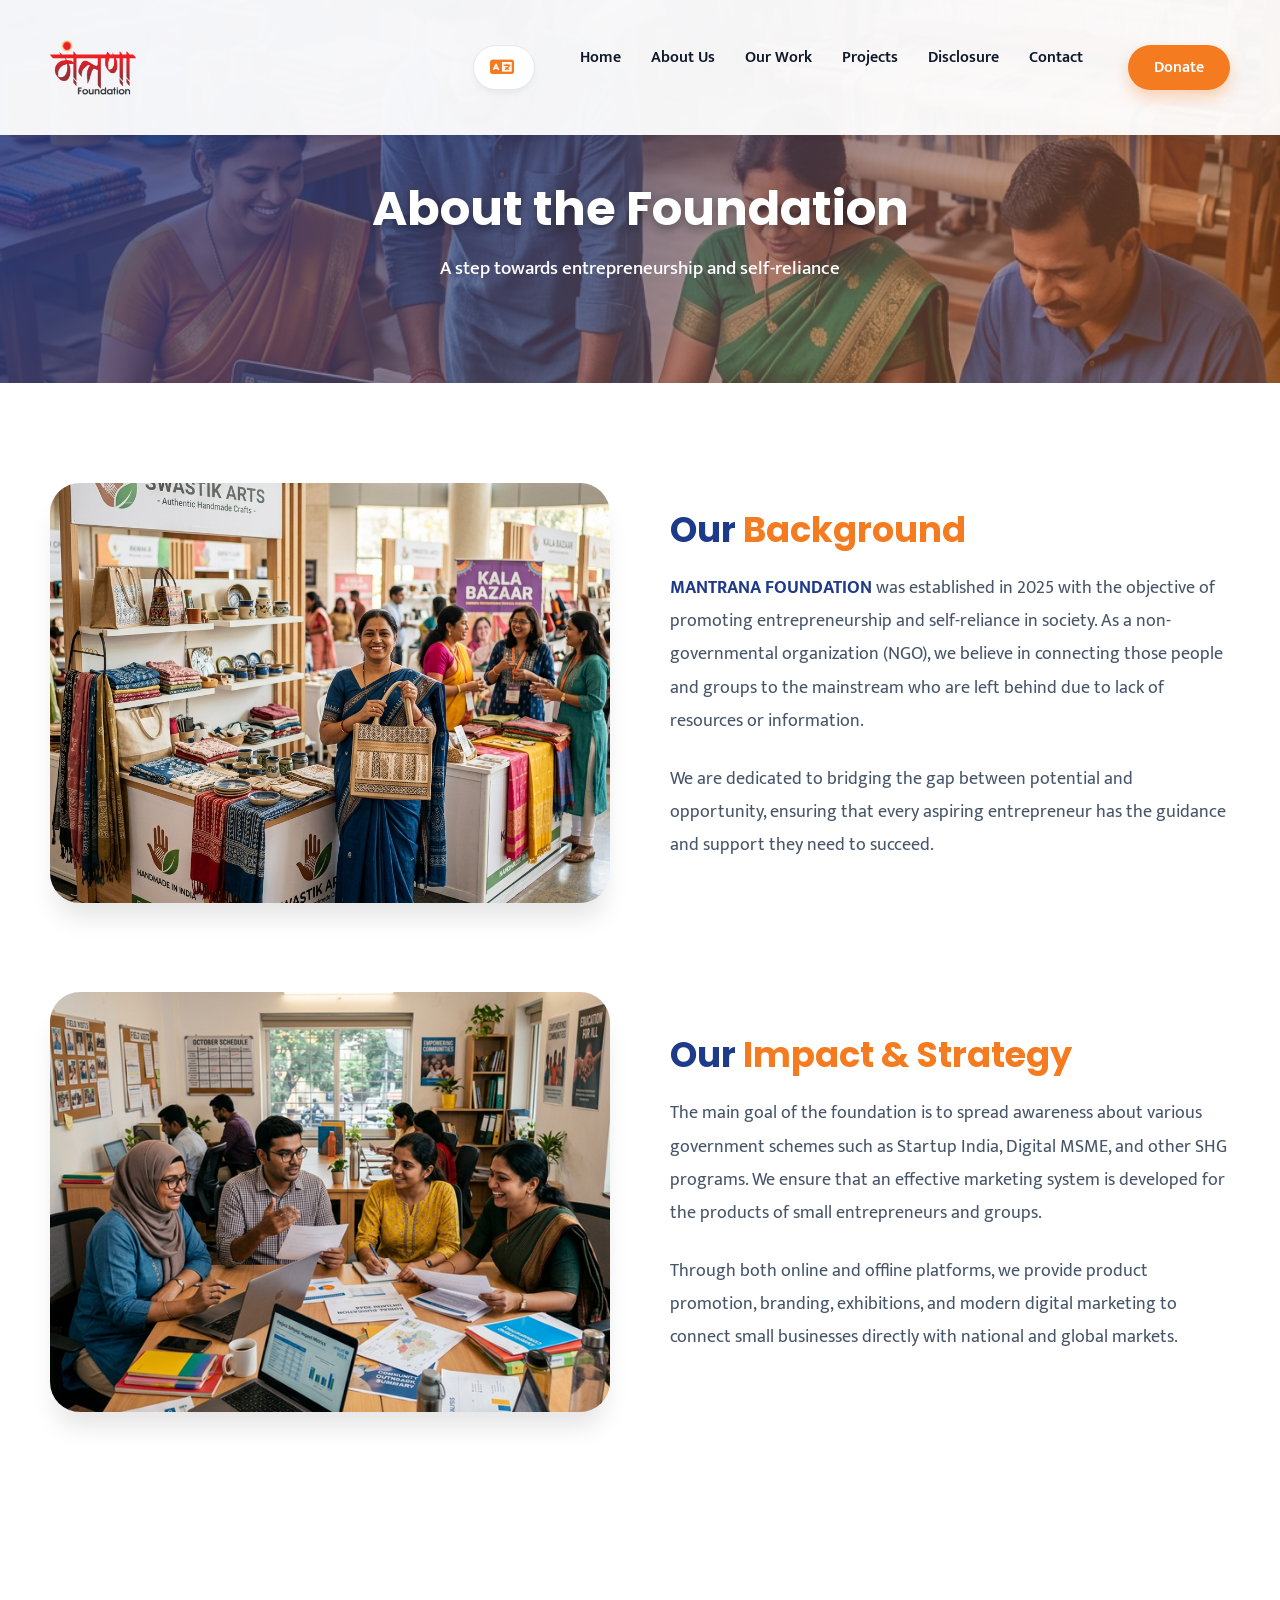
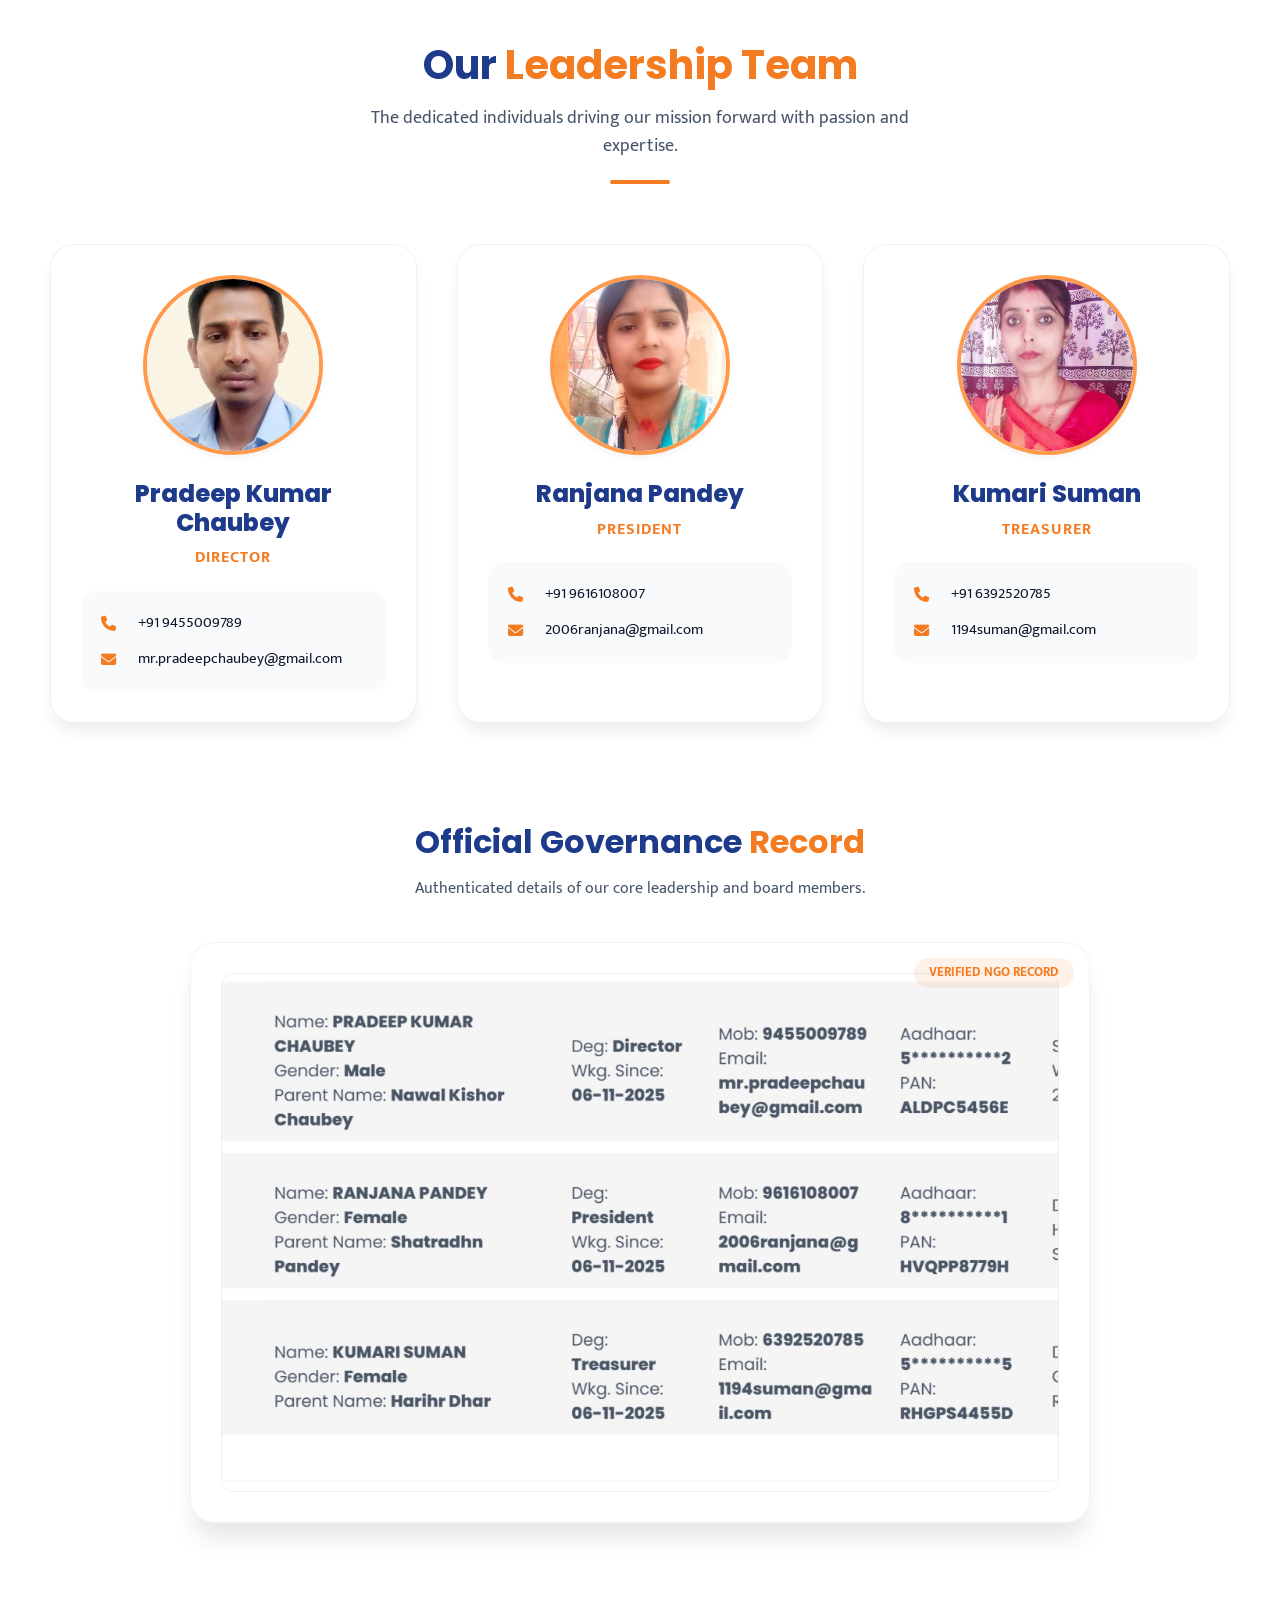
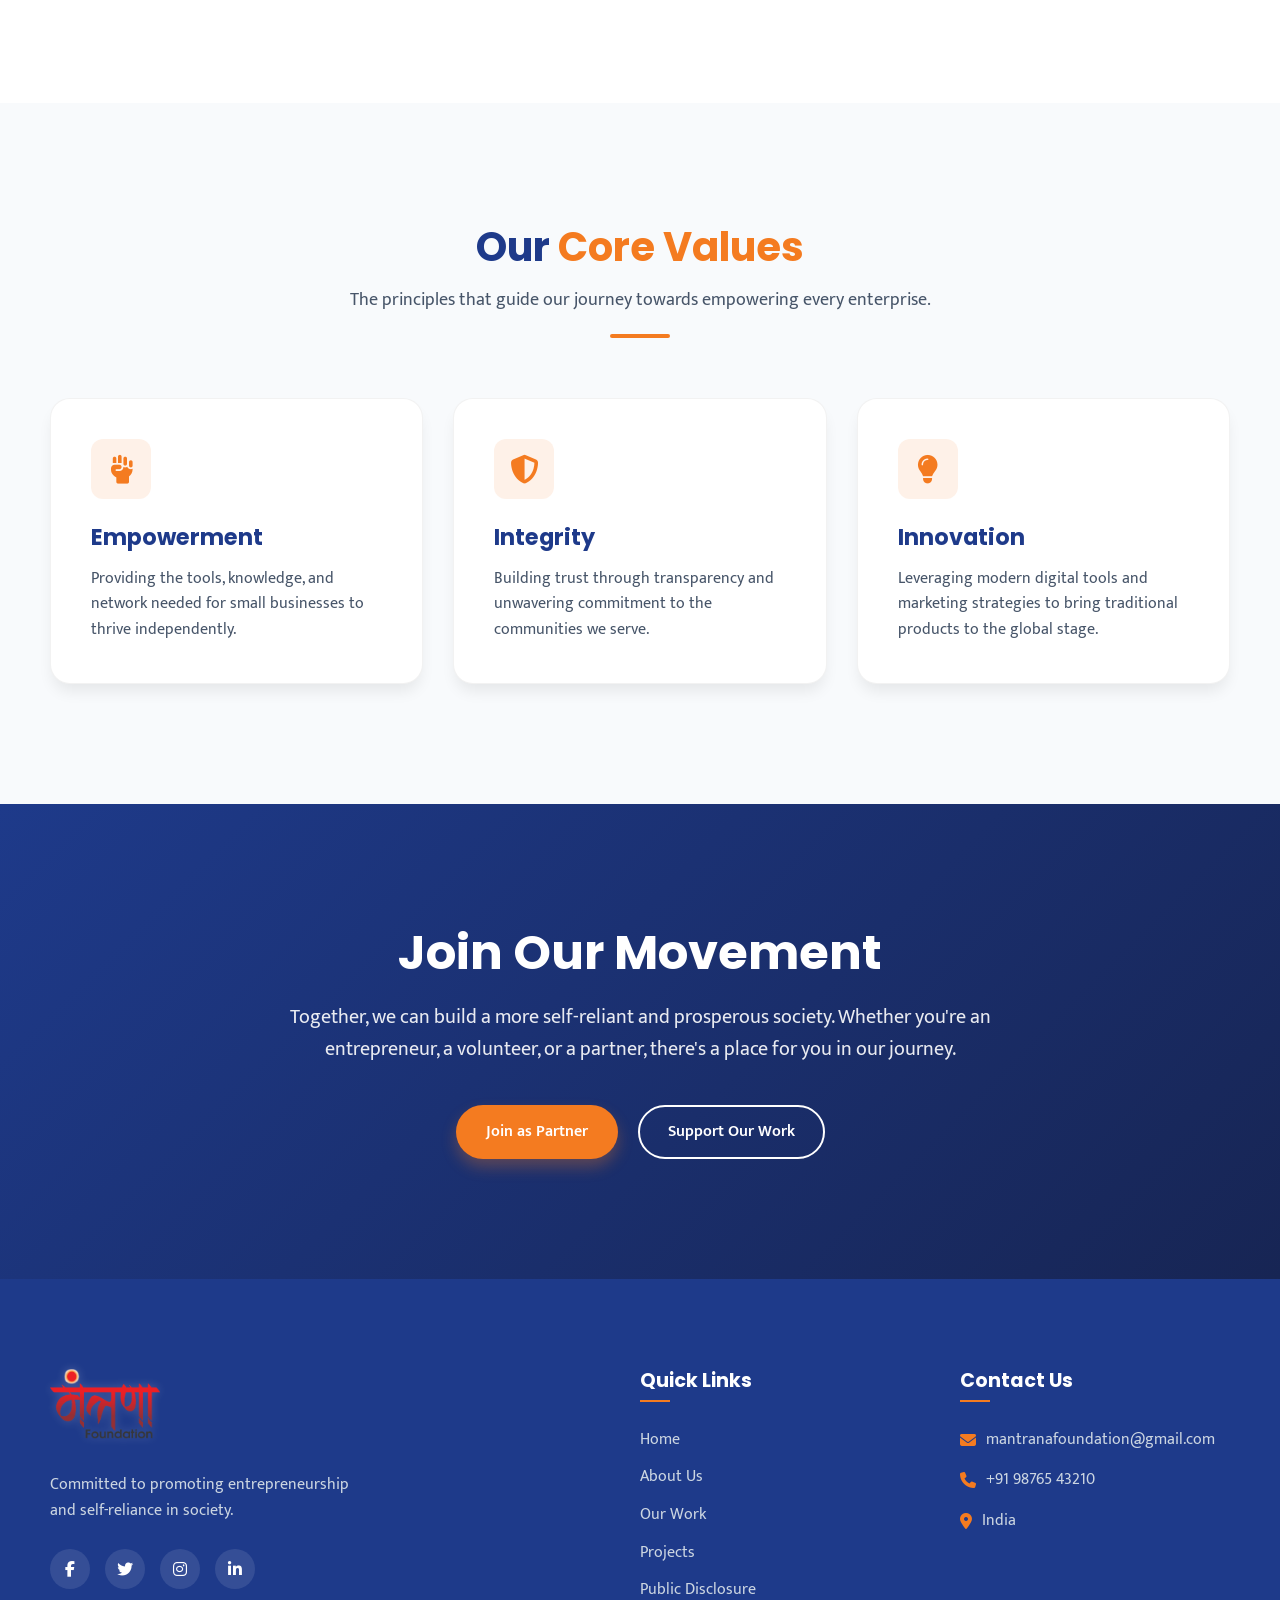
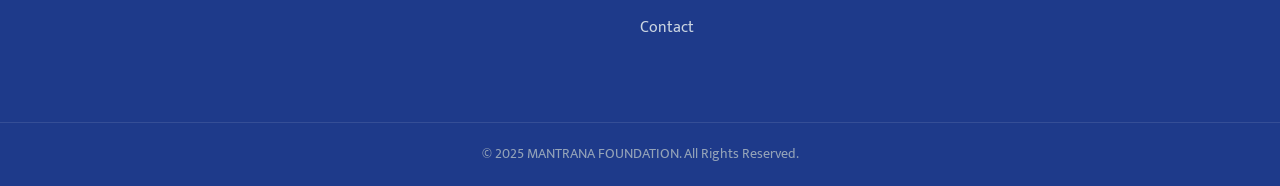
==== commit b71dc0ec: "ee" ====
--- a/about.html
+++ b/about.html
@@ -164,7 +164,7 @@
                     <p>The main goal of the foundation is to spread awareness about various government schemes such as Startup India, Digital MSME, and other SHG programs. We ensure that an effective marketing system is developed for the products of small entrepreneurs and groups.</p>
                     <p>Through both online and offline platforms, we provide product promotion, branding, exhibitions, and modern digital marketing to connect small businesses directly with national and global markets.</p>
                     
-                    <div class="vision-card">
+                    <div class="vision-card" style="display: none;">
                         <div class="vision-header">
                             <div class="vision-icon-wrapper">
                                 <i class="fas fa-eye"></i>
--- a/styles.css
+++ b/styles.css
@@ -47,7 +47,7 @@
 .container {
     max-width: 1200px;
     margin: 0 auto;
-    padding: 0 20px;
+    padding: 20px 10px;
 }
 
 .text-center {
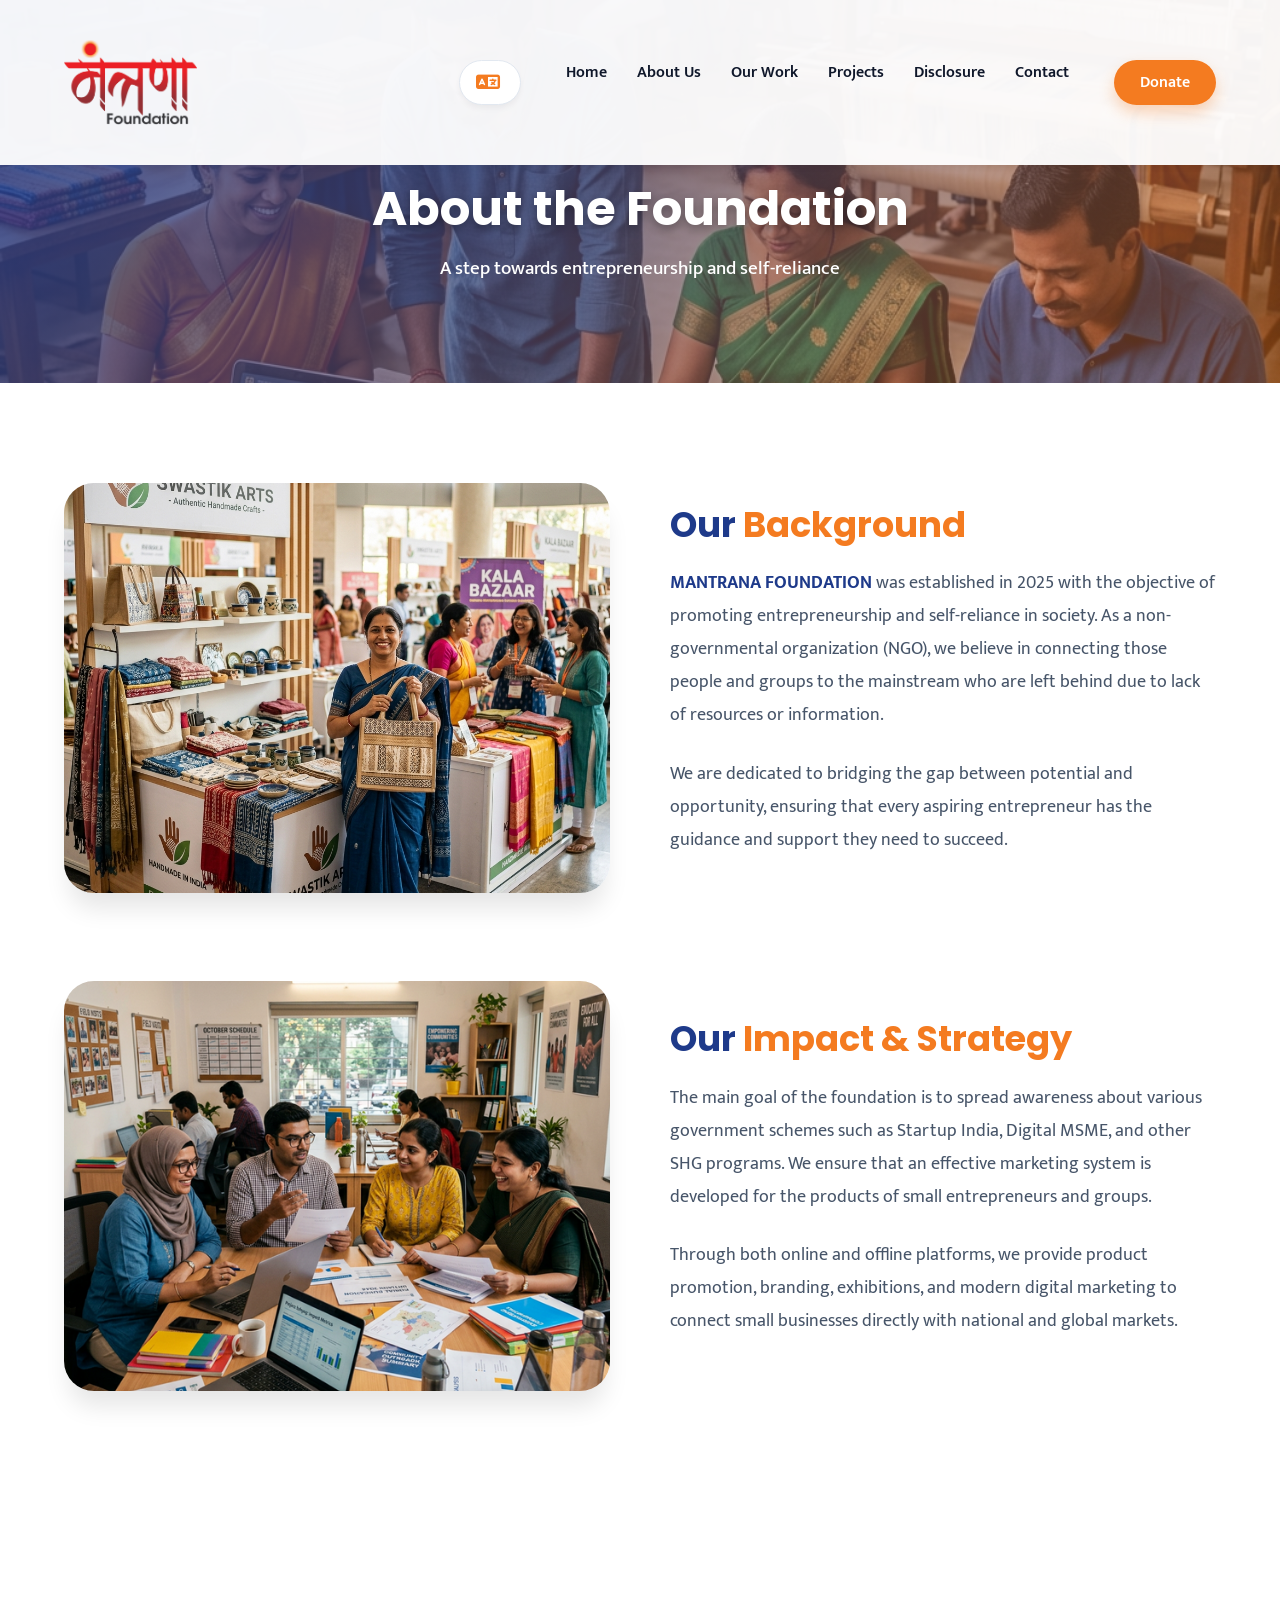
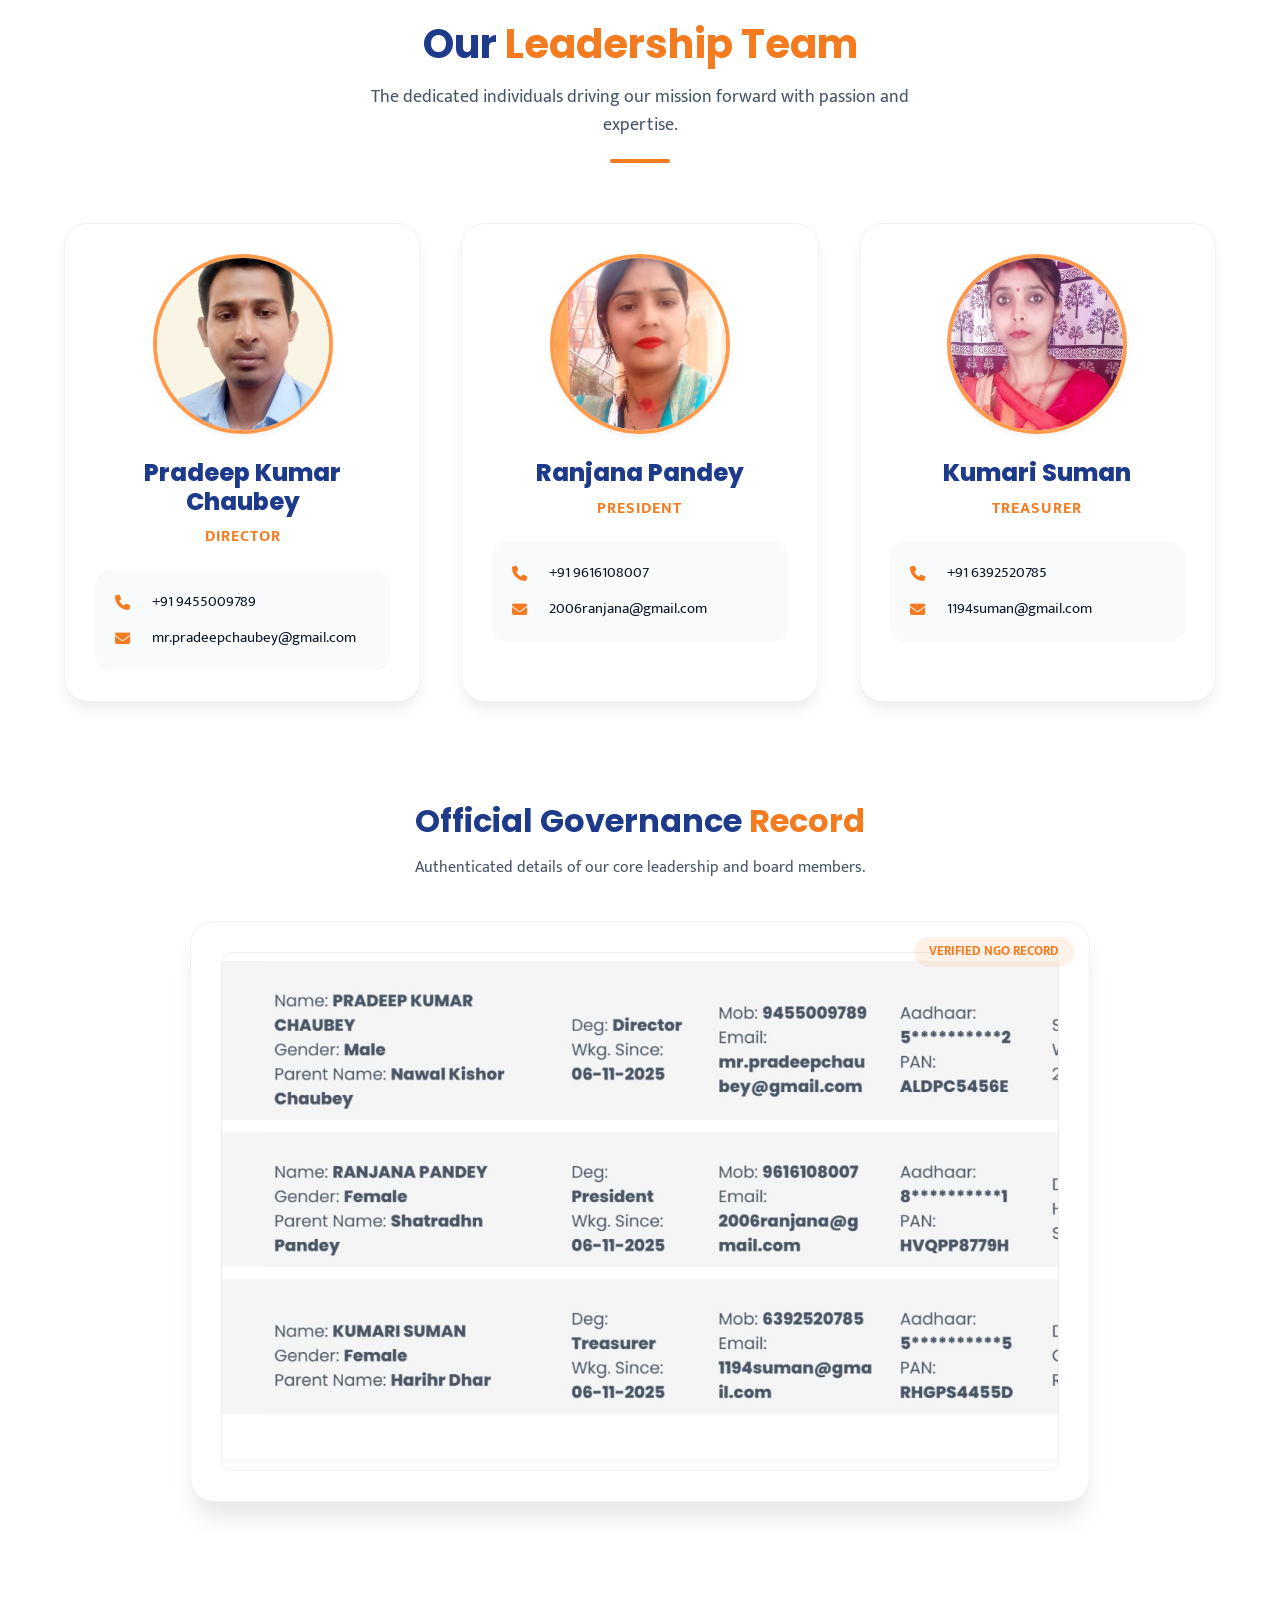
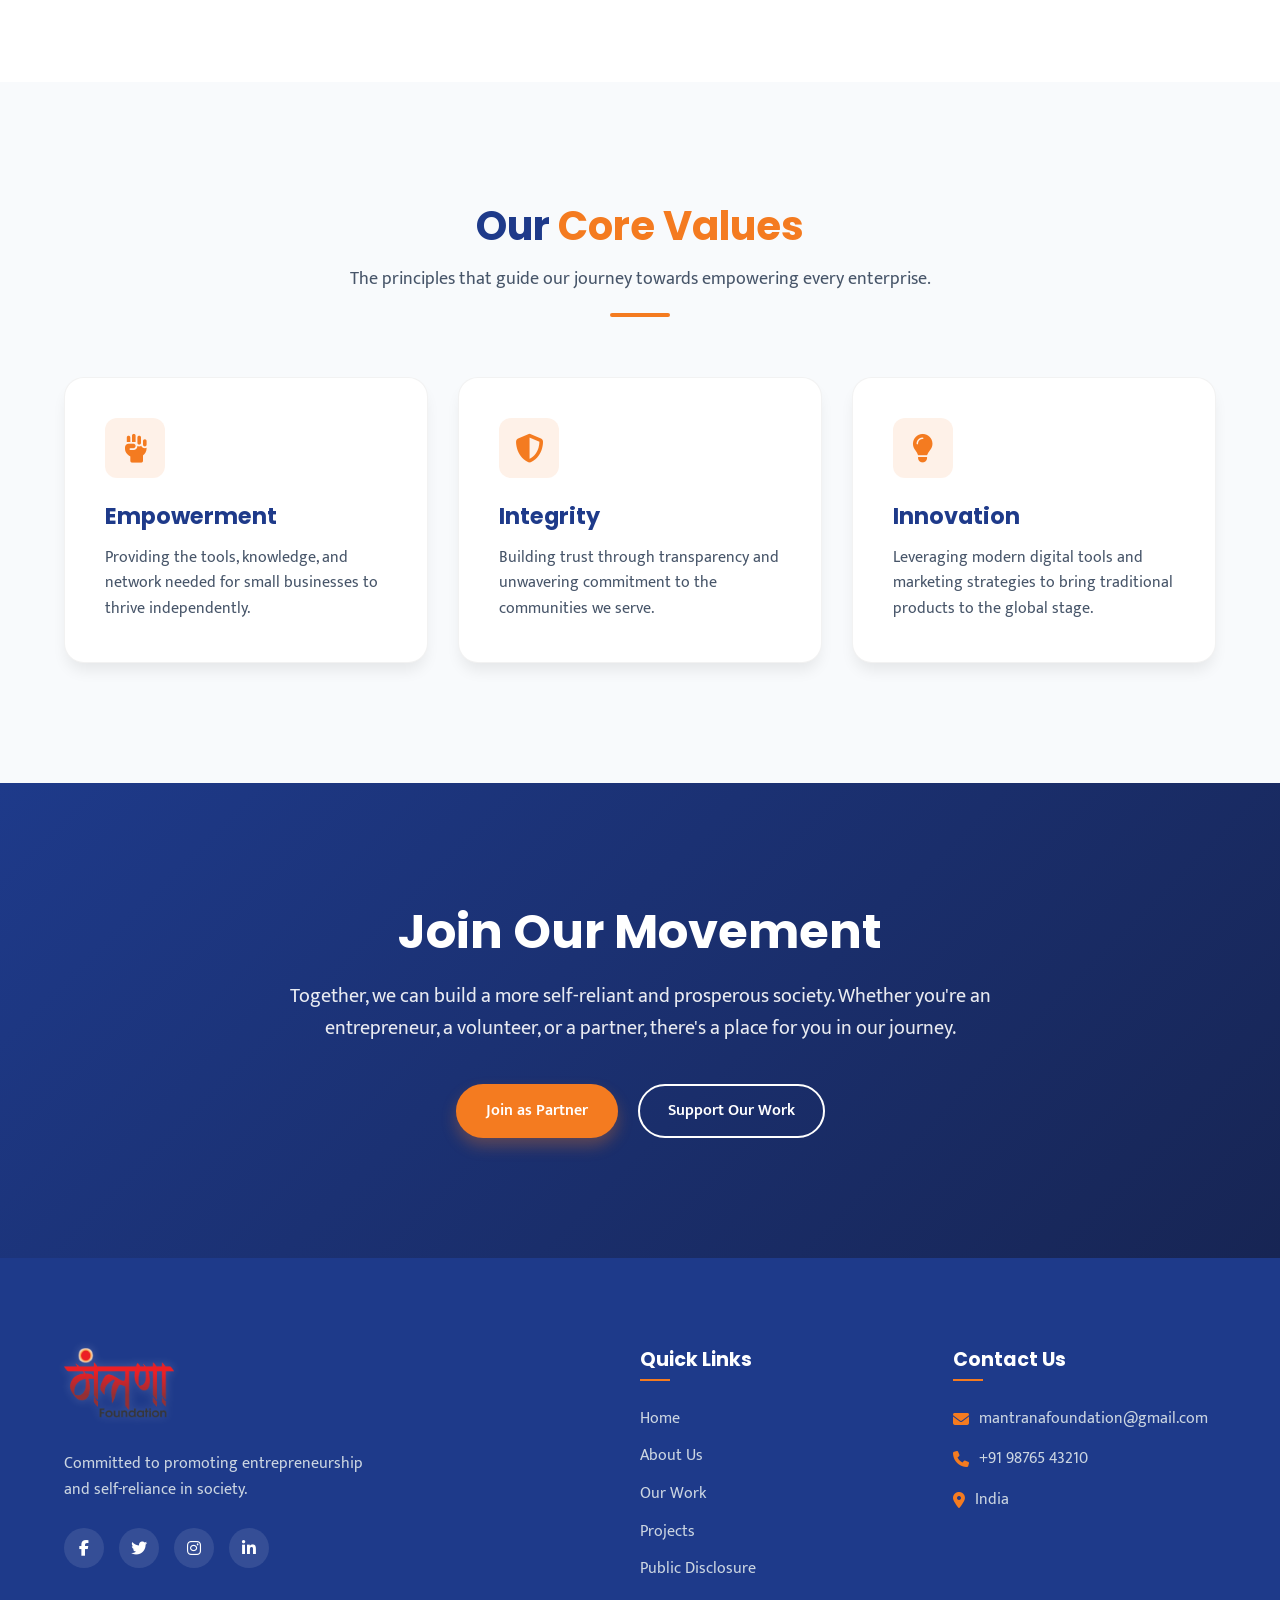
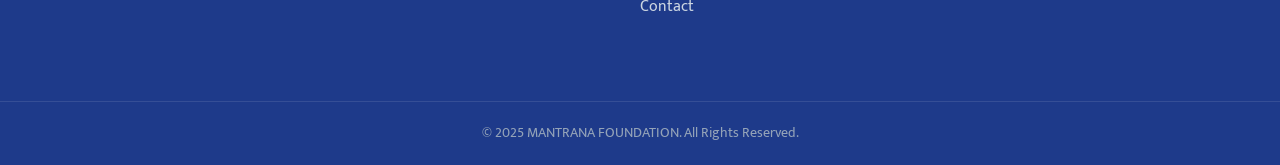
==== commit d4956c0c: "fdfdf" ====
--- a/about.html
+++ b/about.html
@@ -1,368 +1,542 @@
-<!DOCTYPE html>
+<!doctype html>
 <html lang="en">
-
-<head>
-    <meta charset="UTF-8">
-    <meta name="viewport" content="width=device-width, initial-scale=1.0">
+  <head>
+    <meta charset="UTF-8" />
+    <meta name="viewport" content="width=device-width, initial-scale=1.0" />
     <title>About Us | MANTRANA FOUNDATION</title>
     <link
-        href="https://fonts.googleapis.com/css2?family=Mukta:wght@300;400;500;600;700&family=Poppins:wght@400;500;600;700&display=swap"
-        rel="stylesheet">
-    <link rel="stylesheet" href="https://cdnjs.cloudflare.com/ajax/libs/font-awesome/6.4.0/css/all.min.css">
-    <link rel="stylesheet" href="styles.css">
+      href="https://fonts.googleapis.com/css2?family=Mukta:wght@300;400;500;600;700&family=Poppins:wght@400;500;600;700&display=swap"
+      rel="stylesheet"
+    />
+    <link
+      rel="stylesheet"
+      href="https://cdnjs.cloudflare.com/ajax/libs/font-awesome/6.4.0/css/all.min.css"
+    />
+    <link rel="stylesheet" href="styles.css" />
     <style>
-        .page-header {
-            padding: 160px 0 80px;
-            background: linear-gradient(135deg, #1E3A8A, #3B82F6);
-            color: white;
-            text-align: center;
+      .page-header {
+        padding: 160px 0 80px;
+        background: linear-gradient(135deg, #1e3a8a, #3b82f6);
+        color: white;
+        text-align: center;
+      }
+
+      .page-header h1 {
+        color: white;
+        font-size: 3rem;
+        margin-bottom: 15px;
+      }
+
+      .page-header p {
+        font-size: 1.2rem;
+        opacity: 0.9;
+      }
+
+      .about-section {
+        padding: 80px 0;
+      }
+
+      .about-grid {
+        display: grid;
+        grid-template-columns: 1fr 1fr;
+        gap: 60px;
+        align-items: center;
+      }
+
+      .about-content {
+        font-size: 1.15rem;
+        color: var(--text-muted);
+        line-height: 1.8;
+      }
+
+      .about-content p {
+        margin-bottom: 25px;
+      }
+
+      .about-content strong {
+        color: var(--secondary);
+      }
+
+      .about-image-container {
+        width: 100%;
+      }
+
+      .about-real-image {
+        width: 100%;
+        height: auto;
+        border-radius: 20px;
+        box-shadow: var(--shadow-lg);
+        object-fit: cover;
+        aspect-ratio: 4/3;
+      }
+
+      @media (max-width: 992px) {
+        .about-grid {
+          grid-template-columns: 1fr;
         }
 
-        .page-header h1 {
-            color: white;
-            font-size: 3rem;
-            margin-bottom: 15px;
+        .about-image-container {
+          order: -1;
         }
-
-        .page-header p {
-            font-size: 1.2rem;
-            opacity: 0.9;
-        }
-
-        .about-section {
-            padding: 80px 0;
-        }
-
-        .about-grid {
-            display: grid;
-            grid-template-columns: 1fr 1fr;
-            gap: 60px;
-            align-items: center;
-        }
-
-        .about-content {
-            font-size: 1.15rem;
-            color: var(--text-muted);
-            line-height: 1.8;
-        }
-
-        .about-content p {
-            margin-bottom: 25px;
-        }
-
-        .about-content strong {
-            color: var(--secondary);
-        }
-
-        .about-image-container {
-            width: 100%;
-        }
-
-        .about-real-image {
-            width: 100%;
-            height: auto;
-            border-radius: 20px;
-            box-shadow: var(--shadow-lg);
-            object-fit: cover;
-            aspect-ratio: 4/3;
-        }
-
-        @media (max-width: 992px) {
-            .about-grid {
-                grid-template-columns: 1fr;
-            }
-
-            .about-image-container {
-                order: -1;
-            }
-        }
-
-        .navbar {
-            background: rgba(255, 255, 255, 0.95);
-            box-shadow: var(--shadow-sm);
-        }
+      }
+
+      .navbar {
+        background: rgba(255, 255, 255, 0.95);
+        box-shadow: var(--shadow-sm);
+      }
     </style>
-</head>
-
-<body>
+  </head>
+
+  <body>
     <nav class="navbar scrolled">
-        <div class="container nav-container">
-            <a href="index.html" class="logo">
-                <img src="assets/Mantarna_Foundation_4.jpg-removebg-preview.png" alt="MANTRANA FOUNDATION Logo"
-                    class="logo-img">
-            </a>
-            <div class="nav-links">
-                <div class="lang-selector">
-                    <span class="lang-label"><i class="fa-solid fa-language"></i></span>
-                    <div id="google_translate_element"></div>
-                </div>
-                <a href="index.html" class="nav-link">Home</a>
-                <a href="about.html" class="nav-link active">About Us</a>
-                <a href="services.html" class="nav-link">Our Work</a>
-                <a href="projects.html" class="nav-link">Projects</a>
-                <a href="disclosure.html" class="nav-link">Disclosure</a>
-                <a href="contact.html" class="nav-link">Contact</a>
-                <a href="donate.html" class="btn btn-primary nav-donate-btn">Donate</a>
-            </div>
-            <button class="menu-btn" aria-label="Toggle menu"><i class="fas fa-bars"></i></button>
-        </div>
+      <div class="container nav-container">
+        <a href="index.html" class="logo">
+          <img
+            src="assets/Mantarna_Foundation_4.jpg-removebg-preview.png"
+            alt="MANTRANA FOUNDATION Logo"
+            class="logo-img"
+          />
+        </a>
+        <div class="nav-links">
+          <div class="lang-selector">
+            <span class="lang-label"><i class="fa-solid fa-language"></i></span>
+            <div id="google_translate_element"></div>
+          </div>
+          <a href="index.html" class="nav-link">Home</a>
+          <a href="about.html" class="nav-link active">About Us</a>
+          <a href="services.html" class="nav-link">Our Work</a>
+          <a href="projects.html" class="nav-link">Projects</a>
+          <a href="disclosure.html" class="nav-link">Disclosure</a>
+          <a href="contact.html" class="nav-link">Contact</a>
+          <a href="donate.html" class="btn btn-primary nav-donate-btn"
+            >Donate</a
+          >
+        </div>
+        <button class="menu-btn" aria-label="Toggle menu">
+          <i class="fas fa-bars"></i>
+        </button>
+      </div>
     </nav>
 
-    <header class="page-header"
-        style="background: url('assets/about_hero.png') center/cover no-repeat; position: relative;">
-        <div
-            style="position: absolute; top: 0; left: 0; width: 100%; height: 100%; background: linear-gradient(135deg, rgba(30, 58, 138, 0.9), rgba(244, 123, 32, 0.4));">
-        </div>
-        <div class="container" style="position: relative; z-index: 2;">
-            <h1 style="color: white; text-shadow: 0 4px 10px rgba(0,0,0,0.3);">About the Foundation</h1>
-            <p style="color: white; opacity: 1; font-weight: 500;">A step towards entrepreneurship and self-reliance</p>
-        </div>
+    <header
+      class="page-header"
+      style="
+        background: url(&quot;assets/about_hero.png&quot;) center/cover
+          no-repeat;
+        position: relative;
+      "
+    >
+      <div
+        style="
+          position: absolute;
+          top: 0;
+          left: 0;
+          width: 100%;
+          height: 100%;
+          background: linear-gradient(
+            135deg,
+            rgba(30, 58, 138, 0.9),
+            rgba(244, 123, 32, 0.4)
+          );
+        "
+      ></div>
+      <div class="container" style="position: relative; z-index: 2">
+        <h1 style="color: white; text-shadow: 0 4px 10px rgba(0, 0, 0, 0.3)">
+          About the Foundation
+        </h1>
+        <p style="color: white; opacity: 1; font-weight: 500">
+          A step towards entrepreneurship and self-reliance
+        </p>
+      </div>
     </header>
 
     <!-- Stats Section -->
-    <section class="stats-section" style="display: none;">
-        <div class="container stats-grid">
-            <div class="stat-item">
-                <h3>500+</h3>
-                <p>Entrepreneurs Supported</p>
-            </div>
-            <div class="stat-item">
-                <h3>20+</h3>
-                <p>Govt Schemes Promoted</p>
-            </div>
-            <div class="stat-item">
-                <h3>50+</h3>
-                <p>SHG Groups Connected</p>
-            </div>
-            <div class="stat-item">
-                <h3>15+</h3>
-                <p>Exhibitions Organized</p>
-            </div>
-        </div>
+    <section class="stats-section" style="display: none">
+      <div class="container stats-grid">
+        <div class="stat-item">
+          <h3>500+</h3>
+          <p>Entrepreneurs Supported</p>
+        </div>
+        <div class="stat-item">
+          <h3>20+</h3>
+          <p>Govt Schemes Promoted</p>
+        </div>
+        <div class="stat-item">
+          <h3>50+</h3>
+          <p>SHG Groups Connected</p>
+        </div>
+        <div class="stat-item">
+          <h3>15+</h3>
+          <p>Exhibitions Organized</p>
+        </div>
+      </div>
     </section>
 
     <!-- Story section upgraded to Alternating Layout -->
     <section class="about-section">
-        <div class="container" style="display: flex; flex-direction: column; gap: 80px;">
-            
-            <!-- Division 1 -->
-            <div class="about-grid" style="align-items: center;">
-                <div class="about-image-container">
-                    <img src="assets/entrepreneurship_support.png" alt="Empowerment" class="about-real-image" style="width: 100%; border-radius: 30px; box-shadow: var(--shadow-lg);">
+      <div
+        class="container"
+        style="display: flex; flex-direction: column; gap: 80px"
+      >
+        <!-- Division 1 -->
+        <div class="about-grid" style="align-items: center">
+          <div class="about-image-container">
+            <img
+              src="assets/entrepreneurship_support.png"
+              alt="Empowerment"
+              class="about-real-image"
+              style="
+                width: 100%;
+                border-radius: 30px;
+                box-shadow: var(--shadow-lg);
+              "
+            />
+          </div>
+          <div class="about-content">
+            <h2
+              style="
+                color: var(--secondary);
+                margin-bottom: 20px;
+                font-size: 2.2rem;
+              "
+            >
+              Our <span class="text-primary">Background</span>
+            </h2>
+            <p>
+              <strong>MANTRANA FOUNDATION</strong> was established in 2025 with
+              the objective of promoting entrepreneurship and self-reliance in
+              society. As a non-governmental organization (NGO), we believe in
+              connecting those people and groups to the mainstream who are left
+              behind due to lack of resources or information.
+            </p>
+            <p>
+              We are dedicated to bridging the gap between potential and
+              opportunity, ensuring that every aspiring entrepreneur has the
+              guidance and support they need to succeed.
+            </p>
+          </div>
+        </div>
+
+        <!-- Division 2 -->
+        <div class="about-grid" style="align-items: center">
+          <div class="about-content" style="order: 2">
+            <h2
+              style="
+                color: var(--secondary);
+                margin-bottom: 20px;
+                font-size: 2.2rem;
+              "
+            >
+              Our <span class="text-primary">Impact & Strategy</span>
+            </h2>
+            <p>
+              The main goal of the foundation is to spread awareness about
+              various government schemes such as Startup India, Digital MSME,
+              and other SHG programs. We ensure that an effective marketing
+              system is developed for the products of small entrepreneurs and
+              groups.
+            </p>
+            <p>
+              Through both online and offline platforms, we provide product
+              promotion, branding, exhibitions, and modern digital marketing to
+              connect small businesses directly with national and global
+              markets.
+            </p>
+
+            <div class="vision-card" style="display: none">
+              <div class="vision-header">
+                <div class="vision-icon-wrapper">
+                  <i class="fas fa-eye"></i>
                 </div>
-                <div class="about-content">
-                    <h2 style="color: var(--secondary); margin-bottom: 20px; font-size: 2.2rem;">Our <span class="text-primary">Background</span></h2>
-                    <p><strong>MANTRANA FOUNDATION</strong> was established in 2025 with the objective of promoting entrepreneurship and self-reliance in society. As a non-governmental organization (NGO), we believe in connecting those people and groups to the mainstream who are left behind due to lack of resources or information.</p>
-                    <p>We are dedicated to bridging the gap between potential and opportunity, ensuring that every aspiring entrepreneur has the guidance and support they need to succeed.</p>
-                </div>
-            </div>
-
-            <!-- Division 2 -->
-            <div class="about-grid" style="align-items: center;">
-                <div class="about-content" style="order: 2;">
-                    <h2 style="color: var(--secondary); margin-bottom: 20px; font-size: 2.2rem;">Our <span class="text-primary">Impact & Strategy</span></h2>
-                    <p>The main goal of the foundation is to spread awareness about various government schemes such as Startup India, Digital MSME, and other SHG programs. We ensure that an effective marketing system is developed for the products of small entrepreneurs and groups.</p>
-                    <p>Through both online and offline platforms, we provide product promotion, branding, exhibitions, and modern digital marketing to connect small businesses directly with national and global markets.</p>
-                    
-                    <div class="vision-card" style="display: none;">
-                        <div class="vision-header">
-                            <div class="vision-icon-wrapper">
-                                <i class="fas fa-eye"></i>
-                            </div>
-                            <h3 class="vision-title">Our Vision & Resolve</h3>
-                        </div>
-                        <p class="vision-text">
-                            "We resolve to build a strong and self-reliant nation based on indigenous values—where our language, traditional attire, and local businesses become the basis of our identity and pride. So that India establishes itself as a leading nation with its unique identity on the global stage."
-                        </p>
-                    </div>
-                </div>
-                <div class="about-image-container" style="order: 1;">
-                    <img src="about-image.png" alt="Team Work" class="about-real-image" style="width: 100%; border-radius: 30px; box-shadow: var(--shadow-lg);">
-                </div>
-            </div>
-
-        </div>
+                <h3 class="vision-title">Our Vision & Resolve</h3>
+              </div>
+              <p class="vision-text">
+                "We resolve to build a strong and self-reliant nation based on
+                indigenous values—where our language, traditional attire, and
+                local businesses become the basis of our identity and pride. So
+                that India establishes itself as a leading nation with its
+                unique identity on the global stage."
+              </p>
+            </div>
+          </div>
+          <div class="about-image-container" style="order: 1">
+            <img
+              src="about-image.png"
+              alt="Team Work"
+              class="about-real-image"
+              style="
+                width: 100%;
+                border-radius: 30px;
+                box-shadow: var(--shadow-lg);
+              "
+            />
+          </div>
+        </div>
+      </div>
     </section>
 
     <!-- Our Team Section -->
     <section class="team-section">
-        <div class="container">
-            <div class="section-header text-center">
-                <h2 class="section-title">Our <span>Leadership Team</span></h2>
-                <p class="section-subtitle">The dedicated individuals driving our mission forward with passion and expertise.</p>
-                <div class="section-divider"></div>
-            </div>
-
-            <div class="team-grid">
-                <!-- Member 1: Director -->
-                <div class="team-card">
-                    <div class="team-img-wrapper">
-                        <img src="assets/pradeep.jpeg" alt="Pradeep Kumar Chaubey">
-                    </div>
-                    <h3 class="team-name">Pradeep Kumar Chaubey</h3>
-                    <span class="team-role">Director</span>
-                    <div class="team-info">
-                        <div class="team-info-item">
-                            <i class="fas fa-phone"></i>
-                            <span>+91 9455009789</span>
-                        </div>
-                        <div class="team-info-item">
-                            <i class="fas fa-envelope"></i>
-                            <span>mr.pradeepchaubey@gmail.com</span>
-                        </div>
-                    </div>
-                </div>
-
-                <!-- Member 2: President -->
-                <div class="team-card">
-                    <div class="team-img-wrapper">
-                        <img src="assets/ranjana.jpeg" alt="Ranjana Pandey">
-                    </div>
-                    <h3 class="team-name">Ranjana Pandey</h3>
-                    <span class="team-role">President</span>
-                    <div class="team-info">
-                        <div class="team-info-item">
-                            <i class="fas fa-phone"></i>
-                            <span>+91 9616108007</span>
-                        </div>
-                        <div class="team-info-item">
-                            <i class="fas fa-envelope"></i>
-                            <span>2006ranjana@gmail.com</span>
-                        </div>
-                    </div>
-                </div>
-
-                <!-- Member 3: Treasurer -->
-                <div class="team-card">
-                    <div class="team-img-wrapper">
-                        <img src="assets/suman.jpeg" alt="Kumari Suman">
-                    </div>
-                    <h3 class="team-name">Kumari Suman</h3>
-                    <span class="team-role">Treasurer</span>
-                    <div class="team-info">
-                        <div class="team-info-item">
-                            <i class="fas fa-phone"></i>
-                            <span>+91 6392520785</span>
-                        </div>
-                        <div class="team-info-item">
-                            <i class="fas fa-envelope"></i>
-                            <span>1194suman@gmail.com</span>
-                        </div>
-                    </div>
-                </div>
-            </div>
-
-            <div class="team-details-img-section section-header text-center" style="margin-top: 100px;">
-                <h3 style="color: var(--secondary); margin-bottom: 15px; font-size: 2rem;">Official Governance <span class="text-primary">Record</span></h3>
-                <p style="color: var(--text-muted); margin-bottom: 40px;">Authenticated details of our core leadership and board members.</p>
-                
-                <div class="official-doc-container" style="max-width: 900px; margin: 0 auto; background: var(--white); padding: 30px; border-radius: 24px; box-shadow: var(--shadow-lg); border: 1px solid rgba(0,0,0,0.05); position: relative;">
-                    <div style="position: absolute; top: 15px; right: 15px; background: rgba(244, 123, 32, 0.1); color: var(--primary); padding: 5px 15px; border-radius: 50px; font-size: 0.8rem; font-weight: 700; text-transform: uppercase;">
-                        Verified NGO Record
-                    </div>
-                    <img src="assets/details.jpeg" alt="Official Team Details" style="width: 100%; height: auto; border-radius: 12px; display: block; border: 1px solid #eee;">
-                </div>
-            </div>
-        </div>
+      <div class="container">
+        <div class="section-header text-center">
+          <h2 class="section-title">Our <span>Leadership Team</span></h2>
+          <p class="section-subtitle">
+            The dedicated individuals driving our mission forward with passion
+            and expertise.
+          </p>
+          <div class="section-divider"></div>
+        </div>
+
+        <div class="team-grid">
+          <!-- Member 1: Director -->
+          <div class="team-card">
+            <div class="team-img-wrapper">
+              <img src="assets/pradeep.jpeg" alt="Pradeep Kumar Chaubey" />
+            </div>
+            <h3 class="team-name">Pradeep Kumar Chaubey</h3>
+            <span class="team-role">Director</span>
+            <div class="team-info">
+              <div class="team-info-item">
+                <i class="fas fa-phone"></i>
+                <span>+91 9455009789</span>
+              </div>
+              <div class="team-info-item">
+                <i class="fas fa-envelope"></i>
+                <span>mr.pradeepchaubey@gmail.com</span>
+              </div>
+            </div>
+          </div>
+
+          <!-- Member 2: President -->
+          <div class="team-card">
+            <div class="team-img-wrapper">
+              <img src="assets/ranjana.jpeg" alt="Ranjana Pandey" />
+            </div>
+            <h3 class="team-name">Ranjana Pandey</h3>
+            <span class="team-role">President</span>
+            <div class="team-info">
+              <div class="team-info-item">
+                <i class="fas fa-phone"></i>
+                <span>+91 9616108007</span>
+              </div>
+              <div class="team-info-item">
+                <i class="fas fa-envelope"></i>
+                <span>2006ranjana@gmail.com</span>
+              </div>
+            </div>
+          </div>
+
+          <!-- Member 3: Treasurer -->
+          <div class="team-card">
+            <div class="team-img-wrapper">
+              <img src="assets/suman.jpeg" alt="Kumari Suman" />
+            </div>
+            <h3 class="team-name">Kumari Suman</h3>
+            <span class="team-role">Treasurer</span>
+            <div class="team-info">
+              <div class="team-info-item">
+                <i class="fas fa-phone"></i>
+                <span>+91 6392520785</span>
+              </div>
+              <div class="team-info-item">
+                <i class="fas fa-envelope"></i>
+                <span>1194suman@gmail.com</span>
+              </div>
+            </div>
+          </div>
+        </div>
+
+        <div
+          class="team-details-img-section section-header text-center"
+          style="margin-top: 100px"
+        >
+          <h3
+            style="
+              color: var(--secondary);
+              margin-bottom: 15px;
+              font-size: 2rem;
+            "
+          >
+            Official Governance <span class="text-primary">Record</span>
+          </h3>
+          <p style="color: var(--text-muted); margin-bottom: 40px">
+            Authenticated details of our core leadership and board members.
+          </p>
+
+          <div
+            class="official-doc-container"
+            style="
+              max-width: 900px;
+              margin: 0 auto;
+              background: var(--white);
+              padding: 30px;
+              border-radius: 24px;
+              box-shadow: var(--shadow-lg);
+              border: 1px solid rgba(0, 0, 0, 0.05);
+              position: relative;
+            "
+          >
+            <div
+              style="
+                position: absolute;
+                top: 15px;
+                right: 15px;
+                background: rgba(244, 123, 32, 0.1);
+                color: var(--primary);
+                padding: 5px 15px;
+                border-radius: 50px;
+                font-size: 0.8rem;
+                font-weight: 700;
+                text-transform: uppercase;
+              "
+            >
+              Verified NGO Record
+            </div>
+            <img
+              src="assets/details.jpeg"
+              alt="Official Team Details"
+              style="
+                width: 100%;
+                height: auto;
+                border-radius: 12px;
+                display: block;
+                border: 1px solid #eee;
+              "
+            />
+          </div>
+        </div>
+      </div>
     </section>
 
     <!-- Core Values Section -->
     <section class="values-section bg-light">
-        <div class="container">
-            <div class="section-header text-center">
-                <h2 class="section-title">Our <span>Core Values</span></h2>
-                <p class="section-subtitle">The principles that guide our journey towards empowering every enterprise.
-                </p>
-                <div class="section-divider"></div>
-            </div>
-            <div class="values-grid">
-                <div class="value-card">
-                    <div class="value-icon"><i class="fas fa-hand-fist"></i></div>
-                    <h3>Empowerment</h3>
-                    <p>Providing the tools, knowledge, and network needed for small businesses to thrive independently.
-                    </p>
-                </div>
-                <div class="value-card">
-                    <div class="value-icon"><i class="fas fa-shield-halved"></i></div>
-                    <h3>Integrity</h3>
-                    <p>Building trust through transparency and unwavering commitment to the communities we serve.</p>
-                </div>
-                <div class="value-card">
-                    <div class="value-icon"><i class="fas fa-lightbulb"></i></div>
-                    <h3>Innovation</h3>
-                    <p>Leveraging modern digital tools and marketing strategies to bring traditional products to the
-                        global stage.</p>
-                </div>
-            </div>
-        </div>
+      <div class="container">
+        <div class="section-header text-center">
+          <h2 class="section-title">Our <span>Core Values</span></h2>
+          <p class="section-subtitle">
+            The principles that guide our journey towards empowering every
+            enterprise.
+          </p>
+          <div class="section-divider"></div>
+        </div>
+        <div class="values-grid">
+          <div class="value-card">
+            <div class="value-icon"><i class="fas fa-hand-fist"></i></div>
+            <h3>Empowerment</h3>
+            <p>
+              Providing the tools, knowledge, and network needed for small
+              businesses to thrive independently.
+            </p>
+          </div>
+          <div class="value-card">
+            <div class="value-icon"><i class="fas fa-shield-halved"></i></div>
+            <h3>Integrity</h3>
+            <p>
+              Building trust through transparency and unwavering commitment to
+              the communities we serve.
+            </p>
+          </div>
+          <div class="value-card">
+            <div class="value-icon"><i class="fas fa-lightbulb"></i></div>
+            <h3>Innovation</h3>
+            <p>
+              Leveraging modern digital tools and marketing strategies to bring
+              traditional products to the global stage.
+            </p>
+          </div>
+        </div>
+      </div>
     </section>
 
     <!-- CTA Section -->
     <section class="cta-section">
-        <div class="container cta-content">
-            <h2 class="cta-title">Join Our Movement</h2>
-            <p class="cta-text">Together, we can build a more self-reliant and prosperous society. Whether you're an
-                entrepreneur, a volunteer, or a partner, there's a place for you in our journey.</p>
-            <div class="cta-actions">
-                <a href="contact.html" class="btn btn-primary">Join as Partner</a>
-                <a href="donate.html" class="btn btn-outline" style="border-color: white; color: white;">Support Our
-                    Work</a>
-            </div>
-        </div>
+      <div class="container cta-content">
+        <h2 class="cta-title">Join Our Movement</h2>
+        <p class="cta-text">
+          Together, we can build a more self-reliant and prosperous society.
+          Whether you're an entrepreneur, a volunteer, or a partner, there's a
+          place for you in our journey.
+        </p>
+        <div class="cta-actions">
+          <a href="contact.html" class="btn btn-primary">Join as Partner</a>
+          <a
+            href="donate.html"
+            class="btn btn-outline"
+            style="border-color: white; color: white"
+            >Support Our Work</a
+          >
+        </div>
+      </div>
     </section>
 
     <!-- Footer -->
     <footer class="footer">
-        <div class="container footer-container">
-            <div class="footer-brand">
-                <a href="index.html" class="logo footer-logo">
-                    <img src="assets/Mantarna_Foundation_4.jpg-removebg-preview.png" alt="MANTRANA FOUNDATION Logo"
-                        class="logo-img">
-                </a>
-                <p class="footer-desc">Committed to promoting entrepreneurship and self-reliance in society.</p>
-                <div class="social-links">
-                    <a href="#" class="social-link"><i class="fab fa-facebook-f"></i></a>
-                    <a href="#" class="social-link"><i class="fab fa-twitter"></i></a>
-                    <a href="#" class="social-link"><i class="fab fa-instagram"></i></a>
-                    <a href="#" class="social-link"><i class="fab fa-linkedin-in"></i></a>
-                </div>
-            </div>
-            <div class="footer-links">
-                <h4 class="footer-title">Quick Links</h4>
-                <ul>
-                    <li><a href="index.html">Home</a></li>
-                    <li><a href="about.html">About Us</a></li>
-                    <li><a href="services.html">Our Work</a></li>
-                    <li><a href="projects.html">Projects</a></li>
-                    <li><a href="disclosure.html">Public Disclosure</a></li>
-                    <li><a href="contact.html">Contact</a></li>
-                </ul>
-            </div>
-            <div class="footer-contact">
-                <h4 class="footer-title">Contact Us</h4>
-                <ul>
-                    <li><i class="fas fa-envelope"></i> mantranafoundation@gmail.com</li>
-                    <li><i class="fas fa-phone"></i> +91 98765 43210</li>
-                    <li><i class="fas fa-map-marker-alt"></i> India</li>
-                </ul>
-            </div>
-        </div>
-        <div class="footer-bottom">
-            <p>&copy; 2025 MANTRANA FOUNDATION. All Rights Reserved.</p>
-        </div>
+      <div class="container footer-container">
+        <div class="footer-brand">
+          <a href="index.html" class="logo footer-logo">
+            <img
+              src="assets/Mantarna_Foundation_4.jpg-removebg-preview.png"
+              alt="MANTRANA FOUNDATION Logo"
+              class="logo-img"
+            />
+          </a>
+          <p class="footer-desc">
+            Committed to promoting entrepreneurship and self-reliance in
+            society.
+          </p>
+          <div class="social-links">
+            <a href="#" class="social-link"
+              ><i class="fab fa-facebook-f"></i
+            ></a>
+            <a href="#" class="social-link"><i class="fab fa-twitter"></i></a>
+            <a href="#" class="social-link"><i class="fab fa-instagram"></i></a>
+            <a href="#" class="social-link"
+              ><i class="fab fa-linkedin-in"></i
+            ></a>
+          </div>
+        </div>
+        <div class="footer-links">
+          <h4 class="footer-title">Quick Links</h4>
+          <ul>
+            <li><a href="index.html">Home</a></li>
+            <li><a href="about.html">About Us</a></li>
+            <li><a href="services.html">Our Work</a></li>
+            <li><a href="projects.html">Projects</a></li>
+            <li><a href="disclosure.html">Public Disclosure</a></li>
+            <li><a href="contact.html">Contact</a></li>
+          </ul>
+        </div>
+        <div class="footer-contact">
+          <h4 class="footer-title">Contact Us</h4>
+          <ul>
+            <li>
+              <i class="fas fa-envelope"></i> mantranafoundation@gmail.com
+            </li>
+            <li><i class="fas fa-phone"></i> +91 98765 43210</li>
+            <li><i class="fas fa-map-marker-alt"></i> India</li>
+          </ul>
+        </div>
+      </div>
+      <div class="footer-bottom">
+        <p>&copy; 2025 MANTRANA FOUNDATION. All Rights Reserved.</p>
+      </div>
     </footer>
     <script type="text/javascript">
-        function googleTranslateElementInit() {
-            new google.translate.TranslateElement({
-                pageLanguage: 'en',
-                includedLanguages: 'hi,bn,te,mr,ta,ur,gu,kn,or,ml,pa,as,en',
-                layout: google.translate.TranslateElement.InlineLayout.SIMPLE
-            }, 'google_translate_element');
-        }
+      function googleTranslateElementInit() {
+        new google.translate.TranslateElement(
+          {
+            pageLanguage: "en",
+            includedLanguages: "hi,bn,te,mr,ta,ur,gu,kn,or,ml,pa,as,en",
+            layout: google.translate.TranslateElement.InlineLayout.SIMPLE,
+          },
+          "google_translate_element",
+        );
+      }
     </script>
-    <script type="text/javascript"
-        src="https://translate.google.com/translate_a/element.js?cb=googleTranslateElementInit"></script>
+    <script
+      type="text/javascript"
+      src="https://translate.google.com/translate_a/element.js?cb=googleTranslateElementInit"
+    ></script>
     <script src="script.js"></script>
-</body>
-
-</html>+  </body>
+</html>
--- a/styles.css
+++ b/styles.css
@@ -1,65 +1,71 @@
 /* --- Base & Variables --- */
 :root {
-    --primary: #F47B20;
-    /* Vibrant Saffron */
-    --primary-light: #FF9A4D;
-    --primary-dark: #cc5c0c;
-    --secondary: #1E3A8A;
-    /* Deep Royal Blue */
-    --secondary-light: #3B82F6;
-    --text-dark: #0F172A;
-    --text-muted: #475569;
-    --bg-light: #F8FAFC;
-    --white: #FFFFFF;
-    --transition: all 0.3s cubic-bezier(0.25, 0.8, 0.25, 1);
-    --shadow-sm: 0 4px 6px -1px rgba(0, 0, 0, 0.05);
-    --shadow-md: 0 10px 15px -3px rgba(0, 0, 0, 0.08);
-    --shadow-lg: 0 20px 25px -5px rgba(0, 0, 0, 0.1);
+  --primary: #f47b20;
+  /* Vibrant Saffron */
+  --primary-light: #ff9a4d;
+  --primary-dark: #cc5c0c;
+  --secondary: #1e3a8a;
+  /* Deep Royal Blue */
+  --secondary-light: #3b82f6;
+  --text-dark: #0f172a;
+  --text-muted: #475569;
+  --bg-light: #f8fafc;
+  --white: #ffffff;
+  --transition: all 0.3s cubic-bezier(0.25, 0.8, 0.25, 1);
+  --shadow-sm: 0 4px 6px -1px rgba(0, 0, 0, 0.05);
+  --shadow-md: 0 10px 15px -3px rgba(0, 0, 0, 0.08);
+  --shadow-lg: 0 20px 25px -5px rgba(0, 0, 0, 0.1);
 }
 
 * {
-    margin: 0;
-    padding: 0;
-    box-sizing: border-box;
+  margin: 0;
+  padding: 0;
+  box-sizing: border-box;
+}
+
+.logo img {
+  height: 85px;
+  width: auto;
+  object-fit: contain;
 }
 
 html {
-    scroll-behavior: smooth;
+  scroll-behavior: smooth;
 }
 
 body {
-    font-family: 'Mukta', 'Poppins', sans-serif;
-    color: var(--text-dark);
-    background-color: var(--white);
-    line-height: 1.6;
-    overflow-x: hidden;
+  font-family: "Mukta", "Poppins", sans-serif;
+  color: var(--text-dark);
+  background-color: var(--white);
+  line-height: 1.6;
+  overflow-x: hidden;
 }
 
 a {
-    text-decoration: none;
-    color: inherit;
+  text-decoration: none;
+  color: inherit;
 }
 
 ul {
-    list-style: none;
+  list-style: none;
 }
 
 .container {
-    max-width: 1200px;
-    margin: 0 auto;
-    padding: 20px 10px;
+  max-width: 1200px;
+  margin: 0 auto;
+  padding: 20px 24px;
 }
 
 .text-center {
-    text-align: center;
+  text-align: center;
 }
 
 .section {
-    padding: 80px 0;
+  padding: 80px 0;
 }
 
 .bg-light {
-    background-color: var(--bg-light);
+  background-color: var(--bg-light);
 }
 
 /* --- Utilities & Typography --- */
@@ -69,1483 +75,1575 @@
 h4,
 h5,
 h6 {
-    font-family: 'Poppins', 'Mukta', sans-serif;
-    font-weight: 700;
-    line-height: 1.2;
+  font-family: "Poppins", "Mukta", sans-serif;
+  font-weight: 700;
+  line-height: 1.2;
 }
 
 .btn {
-    display: inline-block;
-    padding: 12px 28px;
-    border-radius: 50px;
-    font-weight: 600;
-    font-size: 1rem;
-    cursor: pointer;
-    transition: var(--transition);
-    border: 2px solid transparent;
+  display: inline-block;
+  padding: 12px 28px;
+  border-radius: 50px;
+  font-weight: 600;
+  font-size: 1rem;
+  cursor: pointer;
+  transition: var(--transition);
+  border: 2px solid transparent;
 }
 
 .btn-primary {
-    background-color: var(--primary);
-    color: var(--white);
-    box-shadow: 0 8px 15px rgba(244, 123, 32, 0.3);
+  background-color: var(--primary);
+  color: var(--white);
+  box-shadow: 0 8px 15px rgba(244, 123, 32, 0.3);
 }
 
 .btn-primary:hover {
-    background-color: var(--primary-dark);
-    transform: translateY(-2px);
-    box-shadow: 0 12px 20px rgba(244, 123, 32, 0.4);
+  background-color: var(--primary-dark);
+  transform: translateY(-2px);
+  box-shadow: 0 12px 20px rgba(244, 123, 32, 0.4);
 }
 
 .btn-outline {
-    background-color: transparent;
-    border-color: var(--secondary);
-    color: var(--secondary);
+  background-color: transparent;
+  border-color: var(--secondary);
+  color: var(--secondary);
 }
 
 .btn-outline:hover {
-    background-color: var(--secondary);
-    color: var(--white);
-    transform: translateY(-2px);
+  background-color: var(--secondary);
+  color: var(--white);
+  transform: translateY(-2px);
 }
 
 .text-primary {
-    color: var(--primary);
+  color: var(--primary);
 }
 
 .text-secondary {
-    color: var(--secondary);
+  color: var(--secondary);
 }
 
 .text-xl {
-    font-size: 1.2rem;
+  font-size: 1.2rem;
 }
 
 /* --- Navbar --- */
 .navbar {
-    position: fixed;
-    top: 0;
-    left: 0;
-    width: 100%;
-    padding: 20px 0;
-    z-index: 1000;
-    transition: var(--transition);
-    background: transparent;
+  position: fixed;
+  top: 0;
+  left: 0;
+  width: 100%;
+  padding: 20px 0;
+  z-index: 1000;
+  transition: var(--transition);
+  background: transparent;
 }
 
 .navbar.scrolled {
-    background: rgba(255, 255, 255, 0.95);
-    backdrop-filter: blur(10px);
-    padding: 15px 0;
-    box-shadow: var(--shadow-sm);
+  background: rgba(255, 255, 255, 0.95);
+  backdrop-filter: blur(10px);
+  padding: 15px 0;
+  box-shadow: var(--shadow-sm);
 }
 
 .nav-container {
-    display: flex;
-    justify-content: space-between;
-    align-items: center;
+  display: flex;
+  justify-content: space-between;
+  align-items: center;
 }
 
 .logo {
-    display: flex;
-    align-items: center;
-    gap: 10px;
-    transition: var(--transition);
+  display: flex;
+  align-items: center;
+  gap: 10px;
+  transition: var(--transition);
 }
 
 .logo-img {
-    height: 55px; /* Optimal height for navbar */
-    width: auto;
-    object-fit: contain;
-    transition: var(--transition);
+  height: 55px; /* Optimal height for navbar */
+  width: auto;
+  object-fit: contain;
+  transition: var(--transition);
 }
 
 .logo:hover .logo-img {
-    transform: scale(1.05);
+  transform: scale(1.05);
 }
 
 .nav-links {
-    display: flex;
-    gap: 30px;
+  display: flex;
+  gap: 30px;
 }
 
 .nav-link {
-    font-weight: 600;
-    color: var(--text-dark);
-    position: relative;
-    padding-bottom: 5px;
+  font-weight: 600;
+  color: var(--text-dark);
+  position: relative;
+  padding-bottom: 5px;
 }
 
 .nav-donate-btn {
-    padding: 8px 24px !important;
-    margin-left: 15px;
+  padding: 8px 24px !important;
+  margin-left: 15px;
 }
 
 .nav-link::after {
-    content: '';
-    position: absolute;
-    bottom: 0;
-    left: 0;
-    width: 0;
-    height: 2px;
-    background-color: var(--primary);
-    transition: var(--transition);
+  content: "";
+  position: absolute;
+  bottom: 0;
+  left: 0;
+  width: 0;
+  height: 2px;
+  background-color: var(--primary);
+  transition: var(--transition);
 }
 
 .nav-link:hover::after {
-    width: 100%;
+  width: 100%;
 }
 
 .navbar.scrolled .logo,
 .navbar.scrolled .nav-link {
-    color: var(--text-dark);
+  color: var(--text-dark);
 }
 
 .menu-btn {
-    display: none;
-    font-size: 1.5rem;
-    background: none;
-    border: none;
-    color: var(--text-dark);
-    cursor: pointer;
+  display: none;
+  font-size: 1.5rem;
+  background: none;
+  border: none;
+  color: var(--text-dark);
+  cursor: pointer;
 }
 
 /* --- Hero Section --- */
 .hero {
-    position: relative;
-    padding: 160px 0 100px;
-    min-height: 100vh;
-    display: flex;
-    align-items: center;
-    background: linear-gradient(135deg, #F8FAFC 0%, #E2E8F0 100%);
-    overflow: hidden;
+  position: relative;
+  padding: 160px 0 100px;
+  min-height: 100vh;
+  display: flex;
+  align-items: center;
+  background: linear-gradient(135deg, #f8fafc 0%, #e2e8f0 100%);
+  overflow: hidden;
 }
 
 .hero-shapes .shape {
-    position: absolute;
-    border-radius: 50%;
-    filter: blur(60px);
-    z-index: 0;
-    opacity: 0.6;
+  position: absolute;
+  border-radius: 50%;
+  filter: blur(60px);
+  z-index: 0;
+  opacity: 0.6;
 }
 
 .shape-1 {
-    top: -10%;
-    left: -10%;
-    width: 400px;
-    height: 400px;
-    background: var(--primary-light);
+  top: -10%;
+  left: -10%;
+  width: 400px;
+  height: 400px;
+  background: var(--primary-light);
 }
 
 .shape-2 {
-    bottom: 10%;
-    right: -5%;
-    width: 350px;
-    height: 350px;
-    background: var(--secondary-light);
-    opacity: 0.4;
+  bottom: 10%;
+  right: -5%;
+  width: 350px;
+  height: 350px;
+  background: var(--secondary-light);
+  opacity: 0.4;
 }
 
 .hero-container {
-    position: relative;
-    z-index: 1;
-    display: grid;
-    grid-template-columns: 1fr 1fr;
-    gap: 50px;
-    align-items: center;
+  position: relative;
+  z-index: 1;
+  display: grid;
+  grid-template-columns: 1fr 1fr;
+  gap: 50px;
+  align-items: center;
 }
 
 .badge {
-    display: inline-block;
-    padding: 6px 16px;
-    background: rgba(30, 58, 138, 0.1);
-    color: var(--secondary);
-    border-radius: 50px;
-    font-weight: 600;
-    font-size: 0.9rem;
-    margin-bottom: 20px;
-    border: 1px solid rgba(30, 58, 138, 0.2);
+  display: inline-block;
+  padding: 6px 16px;
+  background: rgba(30, 58, 138, 0.1);
+  color: var(--secondary);
+  border-radius: 50px;
+  font-weight: 600;
+  font-size: 0.9rem;
+  margin-bottom: 20px;
+  border: 1px solid rgba(30, 58, 138, 0.2);
 }
 
 .hero-title {
-    font-size: 3.5rem;
-    color: var(--text-dark);
-    margin-bottom: 20px;
+  font-size: 3.5rem;
+  color: var(--text-dark);
+  margin-bottom: 20px;
 }
 
 .hero-title span {
-    color: var(--primary);
+  color: var(--primary);
 }
 
 .hero-subtitle {
-    font-size: 1.15rem;
-    color: var(--text-muted);
-    margin-bottom: 30px;
-    max-width: 90%;
+  font-size: 1.15rem;
+  color: var(--text-muted);
+  margin-bottom: 30px;
+  max-width: 90%;
 }
 
 .hero-actions {
-    display: flex;
-    gap: 15px;
+  display: flex;
+  gap: 15px;
 }
 
 .hero-actions .btn i {
-    margin-left: 8px;
+  margin-left: 8px;
 }
 
 .hero-image {
-    position: relative;
+  position: relative;
 }
 
 .hero-img-wrapper {
-    position: relative;
-    width: 100%;
-    height: 450px;
-    display: flex;
-    justify-content: center;
-    align-items: center;
+  position: relative;
+  width: 100%;
+  height: 450px;
+  display: flex;
+  justify-content: center;
+  align-items: center;
 }
 
 .hero-img-container {
-    position: relative;
-    width: 100%;
-    max-width: 500px;
-    margin: 0 auto;
+  position: relative;
+  width: 100%;
+  max-width: 500px;
+  margin: 0 auto;
 }
 
 .hero-real-image {
-    width: 100%;
-    height: auto;
-    border-radius: 20px;
-    box-shadow: var(--shadow-lg);
-    display: block;
-    object-fit: cover;
-    aspect-ratio: 4/5;
+  width: 100%;
+  height: auto;
+  border-radius: 20px;
+  box-shadow: var(--shadow-lg);
+  display: block;
+  object-fit: cover;
+  aspect-ratio: 4/5;
 }
 
 .image-overlay-card {
-    position: absolute;
-    animation: pulseFloat 5s ease-in-out infinite;
-    z-index: 2;
+  position: absolute;
+  animation: pulseFloat 5s ease-in-out infinite;
+  z-index: 2;
 }
 
 @keyframes float {
-
-    0%,
-    100% {
-        transform: rotate(45deg) translateY(0);
-    }
-
-    50% {
-        transform: rotate(45deg) translateY(-15px);
-    }
+  0%,
+  100% {
+    transform: rotate(45deg) translateY(0);
+  }
+
+  50% {
+    transform: rotate(45deg) translateY(-15px);
+  }
 }
 
 .glass-card {
-    background: rgba(255, 255, 255, 0.85);
-    backdrop-filter: blur(12px);
-    border: 1px solid rgba(255, 255, 255, 0.5);
-    padding: 15px 20px;
-    border-radius: 12px;
-    box-shadow: var(--shadow-md);
-    display: flex;
-    align-items: center;
-    gap: 12px;
-    font-weight: 600;
+  background: rgba(255, 255, 255, 0.85);
+  backdrop-filter: blur(12px);
+  border: 1px solid rgba(255, 255, 255, 0.5);
+  padding: 15px 20px;
+  border-radius: 12px;
+  box-shadow: var(--shadow-md);
+  display: flex;
+  align-items: center;
+  gap: 12px;
+  font-weight: 600;
 }
 
 .floating-card {
-    position: absolute;
-    animation: pulseFloat 5s ease-in-out infinite;
+  position: absolute;
+  animation: pulseFloat 5s ease-in-out infinite;
 }
 
 .floating-card i {
-    font-size: 1.5rem;
+  font-size: 1.5rem;
 }
 
 .top-right {
-    top: 20px;
-    right: 0;
-    animation-delay: 1s;
+  top: 20px;
+  right: 0;
+  animation-delay: 1s;
 }
 
 .bottom-left {
-    bottom: 30px;
-    left: 0;
-    animation-delay: 2s;
+  bottom: 30px;
+  left: 0;
+  animation-delay: 2s;
 }
 
 @keyframes pulseFloat {
-
-    0%,
-    100% {
-        transform: translateY(0);
-    }
-
-    50% {
-        transform: translateY(-10px);
-    }
+  0%,
+  100% {
+    transform: translateY(0);
+  }
+
+  50% {
+    transform: translateY(-10px);
+  }
 }
 
 /* --- Section Headers --- */
 .section-header {
-    margin-bottom: 60px;
+  margin-bottom: 60px;
 }
 
 .section-title {
-    font-size: 2.5rem;
-    color: var(--secondary);
-    margin-bottom: 15px;
+  font-size: 2.5rem;
+  color: var(--secondary);
+  margin-bottom: 15px;
 }
 
 .section-title span {
-    color: var(--primary);
+  color: var(--primary);
 }
 
 .section-subtitle {
-    font-size: 1.1rem;
-    color: var(--text-muted);
-    max-width: 600px;
-    margin: 0 auto;
+  font-size: 1.1rem;
+  color: var(--text-muted);
+  max-width: 600px;
+  margin: 0 auto;
 }
 
 .section-divider {
-    height: 4px;
-    width: 60px;
-    background: var(--primary);
-    margin: 20px auto 0;
-    border-radius: 2px;
+  height: 4px;
+  width: 60px;
+  background: var(--primary);
+  margin: 20px auto 0;
+  border-radius: 2px;
 }
 
 /* --- Mission Section --- */
 .mission-grid {
-    display: grid;
-    grid-template-columns: 1fr 1fr;
-    gap: 60px;
-    align-items: center;
+  display: grid;
+  grid-template-columns: 1fr 1fr;
+  gap: 60px;
+  align-items: center;
 }
 
 .mission-image-container {
-    position: relative;
-    width: 100%;
+  position: relative;
+  width: 100%;
 }
 
 .mission-real-image {
-    width: 100%;
-    height: auto;
-    border-radius: 24px;
-    box-shadow: var(--shadow-lg);
-    object-fit: cover;
-    aspect-ratio: 4/3;
-    display: block;
+  width: 100%;
+  height: auto;
+  border-radius: 24px;
+  box-shadow: var(--shadow-lg);
+  object-fit: cover;
+  aspect-ratio: 4/3;
+  display: block;
 }
 
 .mission-highlight-card {
-    position: absolute;
-    bottom: -20px;
-    right: -20px;
-    max-width: 250px;
-    z-index: 2;
-    background: rgba(255, 255, 255, 0.9);
-}
-
-
-
-
+  position: absolute;
+  bottom: -20px;
+  right: -20px;
+  max-width: 250px;
+  z-index: 2;
+  background: rgba(255, 255, 255, 0.9);
+}
 
 .mission-text {
-    margin-bottom: 30px;
-    color: var(--text-muted);
+  margin-bottom: 30px;
+  color: var(--text-muted);
 }
 
 .mission-list li {
-    display: flex;
-    gap: 20px;
-    margin-bottom: 25px;
-    background: var(--white);
-    padding: 20px;
-    border-radius: 12px;
-    box-shadow: var(--shadow-sm);
-    transition: var(--transition);
-    border-left: 4px solid transparent;
+  display: flex;
+  gap: 20px;
+  margin-bottom: 25px;
+  background: var(--white);
+  padding: 20px;
+  border-radius: 12px;
+  box-shadow: var(--shadow-sm);
+  transition: var(--transition);
+  border-left: 4px solid transparent;
 }
 
 .mission-list li:hover {
-    transform: translateX(10px);
-    border-left-color: var(--primary);
-    box-shadow: var(--shadow-md);
+  transform: translateX(10px);
+  border-left-color: var(--primary);
+  box-shadow: var(--shadow-md);
 }
 
 .list-icon {
-    width: 40px;
-    height: 40px;
-    background: rgba(244, 123, 32, 0.1);
-    color: var(--primary);
-    border-radius: 50%;
-    display: flex;
-    justify-content: center;
-    align-items: center;
-    flex-shrink: 0;
+  width: 40px;
+  height: 40px;
+  background: rgba(244, 123, 32, 0.1);
+  color: var(--primary);
+  border-radius: 50%;
+  display: flex;
+  justify-content: center;
+  align-items: center;
+  flex-shrink: 0;
 }
 
 .list-text strong {
-    display: block;
-    font-size: 1.1rem;
-    margin-bottom: 5px;
-    color: var(--secondary);
+  display: block;
+  font-size: 1.1rem;
+  margin-bottom: 5px;
+  color: var(--secondary);
 }
 
 .list-text span {
-    color: var(--text-muted);
-    font-size: 0.95rem;
+  color: var(--text-muted);
+  font-size: 0.95rem;
 }
 
 /* --- Services Section --- */
 .services-grid {
-    display: grid;
-    grid-template-columns: repeat(auto-fit, minmax(250px, 1fr));
+  display: grid;
+  grid-template-columns: repeat(auto-fit, minmax(250px, 1fr));
+  gap: 30px;
+}
+
+.service-card {
+  background: var(--white);
+  padding: 40px 30px;
+  border-radius: 16px;
+  text-align: center;
+  box-shadow: var(--shadow-md);
+  transition: var(--transition);
+  border-bottom: 4px solid transparent;
+}
+
+.service-card:hover {
+  transform: translateY(-10px);
+  box-shadow: var(--shadow-lg);
+  border-bottom-color: var(--primary);
+}
+
+.service-icon {
+  width: 80px;
+  height: 80px;
+  border-radius: 20px;
+  display: flex;
+  justify-content: center;
+  align-items: center;
+  margin: 0 auto 25px;
+  font-size: 2rem;
+  transition: var(--transition);
+}
+
+.wrapper-1 {
+  background: rgba(244, 123, 32, 0.1);
+  color: #f47b20;
+}
+
+.wrapper-2 {
+  background: rgba(59, 130, 246, 0.1);
+  color: #3b82f6;
+}
+
+.wrapper-3 {
+  background: rgba(16, 185, 129, 0.1);
+  color: #10b981;
+}
+
+.wrapper-4 {
+  background: rgba(139, 92, 246, 0.1);
+  color: #8b5cf6;
+}
+
+.service-card:hover .service-icon {
+  transform: scale(1.1) rotate(5deg);
+}
+
+.service-title {
+  font-size: 1.4rem;
+  margin-bottom: 15px;
+  color: var(--secondary);
+}
+
+.service-desc {
+  color: var(--text-muted);
+}
+
+/* --- WhatsApp QR Section --- */
+.qr-community {
+  padding: 80px 0;
+  background: linear-gradient(135deg, #ecfdf5 0%, #f8fafc 100%);
+}
+
+.qr-community-card {
+  display: grid;
+  grid-template-columns: 1.2fr 0.8fr;
+  gap: 36px;
+  align-items: start;
+  background: var(--white);
+  border-radius: 28px;
+  padding: 36px;
+  box-shadow: var(--shadow-lg);
+}
+
+.qr-community-copy .badge {
+  background: rgba(34, 197, 94, 0.12);
+  color: #15803d;
+  border-color: rgba(34, 197, 94, 0.18);
+}
+
+.qr-community-title {
+  font-size: 2.3rem;
+  color: var(--secondary);
+  margin-bottom: 16px;
+}
+
+.qr-community-text {
+  color: var(--text-muted);
+  font-size: 1.05rem;
+  margin-bottom: 22px;
+  max-width: 560px;
+}
+
+.qr-community-points {
+  display: grid;
+  gap: 14px;
+  margin-bottom: 28px;
+}
+
+.qr-community-points li {
+  display: flex;
+  align-items: center;
+  gap: 12px;
+  color: var(--text-dark);
+  font-weight: 600;
+}
+
+.qr-community-points i {
+  width: 36px;
+  height: 36px;
+  border-radius: 50%;
+  display: flex;
+  align-items: center;
+  justify-content: center;
+  background: rgba(34, 197, 94, 0.12);
+  color: #16a34a;
+  flex-shrink: 0;
+}
+
+.qr-community-actions {
+  display: flex;
+  gap: 14px;
+  flex-wrap: wrap;
+}
+
+.qr-preview {
+  background: #ffffff;
+  border: 1px solid #e2e8f0;
+  border-radius: 28px;
+  padding: 12px;
+  text-align: center;
+  width: 100%;
+  max-width: 380px;
+  justify-self: center;
+  align-self: start;
+  box-shadow: var(--shadow-md);
+}
+
+.qr-preview img {
+  width: 100%;
+  max-width: none;
+  height: auto;
+  border-radius: 20px;
+  display: block;
+  margin: 0 auto 12px;
+}
+
+.qr-preview-label {
+  color: var(--text-muted);
+  font-size: 0.9rem;
+  font-weight: 600;
+}
+
+/* --- Footer --- */
+.footer {
+  background-color: var(--secondary);
+  color: var(--white);
+  padding: 70px 0 20px;
+}
+
+.footer-container {
+  display: grid;
+  grid-template-columns: 2fr 1fr 1fr;
+  gap: 50px;
+  margin-bottom: 50px;
+}
+
+.footer-logo {
+  margin-bottom: 25px;
+  display: inline-block;
+}
+
+.footer-logo .logo-img {
+  height: 70px; /* Slightly larger for footer */
+  filter: drop-shadow(0 0 5px rgba(255, 255, 255, 0.2));
+}
+
+.footer-desc {
+  color: #cbd5e1;
+  margin-bottom: 25px;
+  max-width: 300px;
+}
+
+.social-links {
+  display: flex;
+  gap: 15px;
+}
+
+.social-link {
+  width: 40px;
+  height: 40px;
+  background: rgba(255, 255, 255, 0.1);
+  display: flex;
+  justify-content: center;
+  align-items: center;
+  border-radius: 50%;
+  color: var(--white);
+  transition: var(--transition);
+}
+
+.social-link:hover {
+  background: var(--primary);
+  transform: translateY(-3px);
+}
+
+.footer-title {
+  font-size: 1.2rem;
+  margin-bottom: 25px;
+  position: relative;
+  padding-bottom: 10px;
+}
+
+.footer-title::after {
+  content: "";
+  position: absolute;
+  bottom: 0;
+  left: 0;
+  width: 30px;
+  height: 2px;
+  background: var(--primary);
+}
+
+.footer-links ul li {
+  margin-bottom: 12px;
+}
+
+.footer-links ul li a {
+  color: #cbd5e1;
+  transition: var(--transition);
+}
+
+.footer-links ul li a:hover {
+  color: var(--primary);
+  padding-left: 5px;
+}
+
+.footer-contact ul li {
+  margin-bottom: 15px;
+  display: flex;
+  align-items: center;
+  gap: 10px;
+  color: #cbd5e1;
+}
+
+.footer-contact ul li i {
+  color: var(--primary);
+}
+
+.footer-bottom {
+  text-align: center;
+  padding-top: 20px;
+  border-top: 1px solid rgba(255, 255, 255, 0.1);
+  color: #94a3b8;
+  font-size: 0.9rem;
+}
+
+/* --- Page Hero (Inner Pages) --- */
+.page-hero {
+  position: relative;
+  padding: 160px 0 80px;
+  background: linear-gradient(135deg, #0f172a 0%, #1e3a8a 60%, #3b82f6 100%);
+  overflow: hidden;
+  text-align: center;
+}
+
+.page-hero-shapes .shape {
+  position: absolute;
+  border-radius: 50%;
+  filter: blur(80px);
+  opacity: 0.3;
+}
+
+.page-hero .shape-1 {
+  top: -20%;
+  left: -10%;
+  width: 400px;
+  height: 400px;
+  background: var(--primary);
+}
+
+.page-hero .shape-2 {
+  bottom: -10%;
+  right: -5%;
+  width: 350px;
+  height: 350px;
+  background: var(--secondary-light);
+}
+
+.page-hero-content {
+  position: relative;
+  z-index: 1;
+}
+
+.page-hero .badge {
+  background: rgba(244, 123, 32, 0.2);
+  color: var(--primary-light);
+  border-color: rgba(244, 123, 32, 0.3);
+}
+
+.page-hero-title {
+  font-size: 3rem;
+  color: var(--white);
+  margin-bottom: 20px;
+}
+
+.page-hero-title span {
+  color: var(--primary);
+}
+
+.page-hero-subtitle {
+  font-size: 1.15rem;
+  color: #cbd5e1;
+  max-width: 650px;
+  margin: 0 auto;
+}
+
+/* --- Disclosure Section --- */
+.disclosure-section {
+  padding: 80px 0;
+}
+
+.documents-grid {
+  display: flex;
+  flex-direction: column;
+  gap: 20px;
+  max-width: 800px;
+  margin: 0 auto;
+}
+
+.document-card {
+  background: var(--white);
+  border-radius: 16px;
+  padding: 28px;
+  box-shadow: var(--shadow-sm);
+  display: flex;
+  align-items: center;
+  gap: 20px;
+  transition: var(--transition);
+  border: 1px solid rgba(0, 0, 0, 0.04);
+  position: relative;
+  overflow: hidden;
+}
+
+.document-card::before {
+  content: "";
+  position: absolute;
+  top: 0;
+  left: 0;
+  width: 4px;
+  height: 100%;
+  background: var(--primary);
+  transform: scaleY(0);
+  transition: var(--transition);
+  border-radius: 4px 0 0 4px;
+}
+
+.document-card:hover {
+  transform: translateY(-4px);
+  box-shadow: var(--shadow-lg);
+}
+
+.document-card:hover::before {
+  transform: scaleY(1);
+}
+
+.document-icon {
+  width: 56px;
+  height: 56px;
+  border-radius: 14px;
+  background: linear-gradient(135deg, #fee2e2, #fecaca);
+  color: #dc2626;
+  display: flex;
+  justify-content: center;
+  align-items: center;
+  font-size: 1.5rem;
+  flex-shrink: 0;
+}
+
+.document-info {
+  flex: 1;
+  min-width: 0;
+}
+
+.document-title {
+  font-size: 1.05rem;
+  font-weight: 700;
+  color: var(--text-dark);
+  margin-bottom: 4px;
+  white-space: nowrap;
+  overflow: hidden;
+  text-overflow: ellipsis;
+}
+
+.document-desc {
+  font-size: 0.85rem;
+  color: var(--text-muted);
+  line-height: 1.4;
+}
+
+.document-actions {
+  display: flex;
+  gap: 8px;
+  flex-shrink: 0;
+}
+
+.doc-btn {
+  display: inline-flex;
+  align-items: center;
+  gap: 6px;
+  padding: 8px 16px;
+  border-radius: 8px;
+  font-size: 0.85rem;
+  font-weight: 600;
+  transition: var(--transition);
+  cursor: pointer;
+  text-decoration: none;
+}
+
+.doc-btn-view {
+  background: rgba(30, 58, 138, 0.08);
+  color: var(--secondary);
+}
+
+.doc-btn-view:hover {
+  background: var(--secondary);
+  color: var(--white);
+  transform: translateY(-1px);
+}
+
+.doc-btn-download {
+  background: rgba(244, 123, 32, 0.1);
+  color: var(--primary);
+  padding: 8px 12px;
+}
+
+.doc-btn-download:hover {
+  background: var(--primary);
+  color: var(--white);
+  transform: translateY(-1px);
+}
+
+/* --- Images Gallery --- */
+.images-grid {
+  display: grid;
+  grid-template-columns: repeat(auto-fit, minmax(300px, 1fr));
+  gap: 30px;
+  max-width: 800px;
+  margin: 0 auto;
+}
+
+.image-card {
+  border-radius: 16px;
+  overflow: hidden;
+  box-shadow: var(--shadow-md);
+  transition: var(--transition);
+  background: var(--white);
+}
+
+.image-card:hover {
+  transform: translateY(-6px);
+  box-shadow: var(--shadow-lg);
+}
+
+.image-card-inner {
+  overflow: hidden;
+  aspect-ratio: 4/3;
+}
+
+.image-card-inner img {
+  width: 100%;
+  height: 100%;
+  object-fit: cover;
+  transition: transform 0.5s ease;
+}
+
+.image-card:hover .image-card-inner img {
+  transform: scale(1.05);
+}
+
+.image-card-footer {
+  padding: 16px 20px;
+  display: flex;
+  justify-content: space-between;
+  align-items: center;
+  border-top: 1px solid rgba(0, 0, 0, 0.05);
+}
+
+.image-card-footer span {
+  font-weight: 600;
+  color: var(--text-muted);
+  font-size: 0.9rem;
+}
+
+.image-card-footer span i {
+  color: var(--primary);
+  margin-right: 8px;
+}
+
+/* --- Responsive Design --- */
+@media (max-width: 992px) {
+  .hero-container,
+  .mission-grid {
+    grid-template-columns: 1fr;
+    gap: 40px;
+  }
+
+  .hero-title {
+    font-size: 2.8rem;
+  }
+
+  .hero-content {
+    text-align: center;
+    order: 2;
+  }
+
+  .hero-actions {
+    justify-content: center;
+  }
+
+  .hero-subtitle {
+    margin: 0 auto 30px;
+  }
+
+  .hero-image {
+    order: 1;
+  }
+
+  .footer-container {
+    grid-template-columns: 1fr;
+    text-align: center;
     gap: 30px;
-}
-
-.service-card {
+  }
+
+  .footer-desc {
+    margin: 0 auto 25px;
+  }
+
+  .social-links {
+    justify-content: center;
+  }
+
+  .footer-title::after {
+    left: 50%;
+    transform: translateX(-50%);
+  }
+
+  .footer-contact ul li {
+    justify-content: center;
+  }
+
+  .page-hero-title {
+    font-size: 2.2rem;
+  }
+
+  .documents-grid {
+    grid-template-columns: 1fr;
+  }
+
+  .document-card {
+    flex-wrap: wrap;
+  }
+
+  .document-actions {
+    width: 100%;
+    justify-content: flex-end;
+  }
+
+  .images-grid {
+    grid-template-columns: 1fr;
+  }
+
+  .qr-community-card {
+    grid-template-columns: 1fr;
+  }
+}
+
+@media (max-width: 768px) {
+  .menu-btn {
+    display: block;
+  }
+
+  .nav-links {
+    position: fixed;
+    top: 80px;
+    left: -100%;
+    width: 100%;
     background: var(--white);
-    padding: 40px 30px;
-    border-radius: 16px;
-    text-align: center;
+    flex-direction: column;
+    align-items: center;
+    padding: 30px 0;
     box-shadow: var(--shadow-md);
     transition: var(--transition);
-    border-bottom: 4px solid transparent;
-}
-
-.service-card:hover {
-    transform: translateY(-10px);
-    box-shadow: var(--shadow-lg);
-    border-bottom-color: var(--primary);
-}
-
-.service-icon {
-    width: 80px;
-    height: 80px;
-    border-radius: 20px;
-    display: flex;
+  }
+
+  .nav-links.active {
+    left: 0;
+  }
+
+  .nav-donate-btn {
+    margin-left: 0;
+    margin-top: 15px;
+  }
+
+  .lang-selector {
+    margin-left: 0;
+    margin-top: 15px;
     justify-content: center;
-    align-items: center;
-    margin: 0 auto 25px;
+  }
+
+  /* Hero Banner - Mobile */
+  .hero {
+    padding: 100px 0 60px;
+    min-height: auto;
+  }
+
+  .hero-title {
     font-size: 2rem;
-    transition: var(--transition);
-}
-
-.wrapper-1 {
-    background: rgba(244, 123, 32, 0.1);
-    color: #F47B20;
-}
-
-.wrapper-2 {
-    background: rgba(59, 130, 246, 0.1);
-    color: #3B82F6;
-}
-
-.wrapper-3 {
-    background: rgba(16, 185, 129, 0.1);
-    color: #10B981;
-}
-
-.wrapper-4 {
-    background: rgba(139, 92, 246, 0.1);
-    color: #8B5CF6;
-}
-
-.service-card:hover .service-icon {
-    transform: scale(1.1) rotate(5deg);
-}
-
-.service-title {
-    font-size: 1.4rem;
-    margin-bottom: 15px;
-    color: var(--secondary);
-}
-
-.service-desc {
-    color: var(--text-muted);
-}
-
-/* --- WhatsApp QR Section --- */
-.qr-community {
-    padding: 80px 0;
-    background: linear-gradient(135deg, #ecfdf5 0%, #f8fafc 100%);
-}
-
-.qr-community-card {
-    display: grid;
-    grid-template-columns: 1.2fr 0.8fr;
-    gap: 36px;
-    align-items: start;
-    background: var(--white);
-    border-radius: 28px;
-    padding: 36px;
-    box-shadow: var(--shadow-lg);
-}
-
-.qr-community-copy .badge {
-    background: rgba(34, 197, 94, 0.12);
-    color: #15803D;
-    border-color: rgba(34, 197, 94, 0.18);
-}
-
-.qr-community-title {
-    font-size: 2.3rem;
-    color: var(--secondary);
-    margin-bottom: 16px;
-}
-
-.qr-community-text {
-    color: var(--text-muted);
-    font-size: 1.05rem;
-    margin-bottom: 22px;
-    max-width: 560px;
-}
-
-.qr-community-points {
-    display: grid;
-    gap: 14px;
-    margin-bottom: 28px;
-}
-
-.qr-community-points li {
-    display: flex;
-    align-items: center;
-    gap: 12px;
-    color: var(--text-dark);
-    font-weight: 600;
-}
-
-.qr-community-points i {
-    width: 36px;
-    height: 36px;
-    border-radius: 50%;
-    display: flex;
-    align-items: center;
+  }
+
+  .hero-subtitle {
+    font-size: 1rem;
+    max-width: 100%;
+  }
+
+  .hero-img-wrapper {
+    height: 280px;
+  }
+
+  .hero-img-container {
+    max-width: 320px;
+  }
+
+  .image-overlay-card {
+    padding: 10px 14px;
+    font-size: 0.85rem;
+    gap: 8px;
+  }
+
+  .image-overlay-card span {
+    font-size: 0.8rem;
+  }
+
+  .top-right {
+    top: 10px;
+    right: 5px;
+  }
+
+  .bottom-left {
+    bottom: 15px;
+    left: 5px;
+  }
+
+  .hero-actions {
+    flex-wrap: wrap;
+    gap: 10px;
     justify-content: center;
-    background: rgba(34, 197, 94, 0.12);
-    color: #16A34A;
-    flex-shrink: 0;
-}
-
-.qr-community-actions {
-    display: flex;
-    gap: 14px;
-    flex-wrap: wrap;
-}
-
-.qr-preview {
-    background: #ffffff;
-    border: 1px solid #E2E8F0;
-    border-radius: 28px;
-    padding: 12px;
-    text-align: center;
-    width: 100%;
-    max-width: 380px;
-    justify-self: center;
-    align-self: start;
-    box-shadow: var(--shadow-md);
-}
-
-.qr-preview img {
-    width: 100%;
-    max-width: none;
-    height: auto;
-    border-radius: 20px;
-    display: block;
-    margin: 0 auto 12px;
-}
-
-.qr-preview-label {
-    color: var(--text-muted);
-    font-size: 0.9rem;
-    font-weight: 600;
-}
-
-/* --- Footer --- */
-.footer {
-    background-color: var(--secondary);
-    color: var(--white);
-    padding: 70px 0 20px;
-}
-
-.footer-container {
-    display: grid;
-    grid-template-columns: 2fr 1fr 1fr;
-    gap: 50px;
-    margin-bottom: 50px;
-}
-
-.footer-logo {
-    margin-bottom: 25px;
-    display: inline-block;
-}
-
-.footer-logo .logo-img {
-    height: 70px; /* Slightly larger for footer */
-    filter: drop-shadow(0 0 5px rgba(255, 255, 255, 0.2));
-}
-
-.footer-desc {
-    color: #CBD5E1;
-    margin-bottom: 25px;
-    max-width: 300px;
-}
-
-.social-links {
-    display: flex;
-    gap: 15px;
-}
-
-.social-link {
-    width: 40px;
-    height: 40px;
-    background: rgba(255, 255, 255, 0.1);
-    display: flex;
-    justify-content: center;
-    align-items: center;
-    border-radius: 50%;
-    color: var(--white);
-    transition: var(--transition);
-}
-
-.social-link:hover {
-    background: var(--primary);
-    transform: translateY(-3px);
-}
-
-.footer-title {
-    font-size: 1.2rem;
-    margin-bottom: 25px;
-    position: relative;
-    padding-bottom: 10px;
-}
-
-.footer-title::after {
-    content: '';
-    position: absolute;
-    bottom: 0;
-    left: 0;
-    width: 30px;
-    height: 2px;
-    background: var(--primary);
-}
-
-.footer-links ul li {
-    margin-bottom: 12px;
-}
-
-.footer-links ul li a {
-    color: #CBD5E1;
-    transition: var(--transition);
-}
-
-.footer-links ul li a:hover {
-    color: var(--primary);
-    padding-left: 5px;
-}
-
-.footer-contact ul li {
-    margin-bottom: 15px;
-    display: flex;
-    align-items: center;
-    gap: 10px;
-    color: #CBD5E1;
-}
-
-.footer-contact ul li i {
-    color: var(--primary);
-}
-
-.footer-bottom {
-    text-align: center;
-    padding-top: 20px;
-    border-top: 1px solid rgba(255, 255, 255, 0.1);
-    color: #94A3B8;
-    font-size: 0.9rem;
-}
-
-/* --- Page Hero (Inner Pages) --- */
-.page-hero {
-    position: relative;
-    padding: 160px 0 80px;
-    background: linear-gradient(135deg, #0F172A 0%, #1E3A8A 60%, #3B82F6 100%);
-    overflow: hidden;
-    text-align: center;
-}
-
-.page-hero-shapes .shape {
-    position: absolute;
-    border-radius: 50%;
-    filter: blur(80px);
-    opacity: 0.3;
-}
-
-.page-hero .shape-1 {
-    top: -20%;
-    left: -10%;
-    width: 400px;
-    height: 400px;
-    background: var(--primary);
-}
-
-.page-hero .shape-2 {
-    bottom: -10%;
-    right: -5%;
-    width: 350px;
-    height: 350px;
-    background: var(--secondary-light);
-}
-
-.page-hero-content {
-    position: relative;
-    z-index: 1;
-}
-
-.page-hero .badge {
-    background: rgba(244, 123, 32, 0.2);
-    color: var(--primary-light);
-    border-color: rgba(244, 123, 32, 0.3);
-}
-
-.page-hero-title {
-    font-size: 3rem;
-    color: var(--white);
-    margin-bottom: 20px;
-}
-
-.page-hero-title span {
-    color: var(--primary);
-}
-
-.page-hero-subtitle {
-    font-size: 1.15rem;
-    color: #CBD5E1;
-    max-width: 650px;
-    margin: 0 auto;
-}
-
-/* --- Disclosure Section --- */
-.disclosure-section {
-    padding: 80px 0;
-}
-
-.documents-grid {
-    display: flex;
-    flex-direction: column;
-    gap: 20px;
-    max-width: 800px;
-    margin: 0 auto;
-}
-
-.document-card {
-    background: var(--white);
-    border-radius: 16px;
-    padding: 28px;
-    box-shadow: var(--shadow-sm);
-    display: flex;
-    align-items: center;
-    gap: 20px;
-    transition: var(--transition);
-    border: 1px solid rgba(0, 0, 0, 0.04);
-    position: relative;
-    overflow: hidden;
-}
-
-.document-card::before {
-    content: '';
-    position: absolute;
-    top: 0;
-    left: 0;
-    width: 4px;
-    height: 100%;
-    background: var(--primary);
-    transform: scaleY(0);
-    transition: var(--transition);
-    border-radius: 4px 0 0 4px;
-}
-
-.document-card:hover {
-    transform: translateY(-4px);
-    box-shadow: var(--shadow-lg);
-}
-
-.document-card:hover::before {
-    transform: scaleY(1);
-}
-
-.document-icon {
-    width: 56px;
-    height: 56px;
-    border-radius: 14px;
-    background: linear-gradient(135deg, #FEE2E2, #FECACA);
-    color: #DC2626;
-    display: flex;
-    justify-content: center;
-    align-items: center;
-    font-size: 1.5rem;
-    flex-shrink: 0;
-}
-
-.document-info {
-    flex: 1;
-    min-width: 0;
-}
-
-.document-title {
-    font-size: 1.05rem;
-    font-weight: 700;
-    color: var(--text-dark);
-    margin-bottom: 4px;
-    white-space: nowrap;
-    overflow: hidden;
-    text-overflow: ellipsis;
-}
-
-.document-desc {
-    font-size: 0.85rem;
-    color: var(--text-muted);
-    line-height: 1.4;
-}
-
-.document-actions {
-    display: flex;
-    gap: 8px;
-    flex-shrink: 0;
-}
-
-.doc-btn {
-    display: inline-flex;
-    align-items: center;
-    gap: 6px;
-    padding: 8px 16px;
-    border-radius: 8px;
-    font-size: 0.85rem;
-    font-weight: 600;
-    transition: var(--transition);
-    cursor: pointer;
-    text-decoration: none;
-}
-
-.doc-btn-view {
-    background: rgba(30, 58, 138, 0.08);
-    color: var(--secondary);
-}
-
-.doc-btn-view:hover {
-    background: var(--secondary);
-    color: var(--white);
-    transform: translateY(-1px);
-}
-
-.doc-btn-download {
-    background: rgba(244, 123, 32, 0.1);
-    color: var(--primary);
-    padding: 8px 12px;
-}
-
-.doc-btn-download:hover {
-    background: var(--primary);
-    color: var(--white);
-    transform: translateY(-1px);
-}
-
-/* --- Images Gallery --- */
-.images-grid {
-    display: grid;
-    grid-template-columns: repeat(auto-fit, minmax(300px, 1fr));
-    gap: 30px;
-    max-width: 800px;
-    margin: 0 auto;
-}
-
-.image-card {
-    border-radius: 16px;
-    overflow: hidden;
-    box-shadow: var(--shadow-md);
-    transition: var(--transition);
-    background: var(--white);
-}
-
-.image-card:hover {
-    transform: translateY(-6px);
-    box-shadow: var(--shadow-lg);
-}
-
-.image-card-inner {
-    overflow: hidden;
-    aspect-ratio: 4/3;
-}
-
-.image-card-inner img {
-    width: 100%;
-    height: 100%;
-    object-fit: cover;
-    transition: transform 0.5s ease;
-}
-
-.image-card:hover .image-card-inner img {
-    transform: scale(1.05);
-}
-
-.image-card-footer {
-    padding: 16px 20px;
-    display: flex;
-    justify-content: space-between;
-    align-items: center;
-    border-top: 1px solid rgba(0, 0, 0, 0.05);
-}
-
-.image-card-footer span {
-    font-weight: 600;
-    color: var(--text-muted);
-    font-size: 0.9rem;
-}
-
-.image-card-footer span i {
-    color: var(--primary);
-    margin-right: 8px;
-}
-
-/* --- Responsive Design --- */
-@media (max-width: 992px) {
-
-    .hero-container,
-    .mission-grid {
-        grid-template-columns: 1fr;
-        gap: 40px;
-    }
-
-    .hero-title {
-        font-size: 2.8rem;
-    }
-
-    .hero-content {
-        text-align: center;
-        order: 2;
-    }
-
-    .hero-actions {
-        justify-content: center;
-    }
-
-    .hero-subtitle {
-        margin: 0 auto 30px;
-    }
-
-    .hero-image {
-        order: 1;
-    }
-
-    .footer-container {
-        grid-template-columns: 1fr;
-        text-align: center;
-        gap: 30px;
-    }
-
-    .footer-desc {
-        margin: 0 auto 25px;
-    }
-
-    .social-links {
-        justify-content: center;
-    }
-
-    .footer-title::after {
-        left: 50%;
-        transform: translateX(-50%);
-    }
-
-    .footer-contact ul li {
-        justify-content: center;
-    }
-
-    .page-hero-title {
-        font-size: 2.2rem;
-    }
-
-    .documents-grid {
-        grid-template-columns: 1fr;
-    }
-
-    .document-card {
-        flex-wrap: wrap;
-    }
-
-    .document-actions {
-        width: 100%;
-        justify-content: flex-end;
-    }
-
-    .images-grid {
-        grid-template-columns: 1fr;
-    }
-
-    .qr-community-card {
-        grid-template-columns: 1fr;
-    }
-}
-
-@media (max-width: 768px) {
-    .menu-btn {
-        display: block;
-    }
-
-    .nav-links {
-        position: fixed;
-        top: 80px;
-        left: -100%;
-        width: 100%;
-        background: var(--white);
-        flex-direction: column;
-        align-items: center;
-        padding: 30px 0;
-        box-shadow: var(--shadow-md);
-        transition: var(--transition);
-    }
-
-    .nav-links.active {
-        left: 0;
-    }
-
-    .nav-donate-btn {
-        margin-left: 0;
-        margin-top: 15px;
-    }
-
-    .lang-selector {
-        margin-left: 0;
-        margin-top: 15px;
-        justify-content: center;
-    }
+  }
 }
 
 /* --- Language Selector --- */
 .lang-selector {
-    display: flex;
-    align-items: center;
-    gap: 8px;
-    margin-right: 15px;
-    background: var(--white); 
-    border: 1px solid #E2E8F0;
-    border-radius: 50px;
-    padding: 4px 12px 4px 16px;
-    box-shadow: var(--shadow-sm);
-    transition: var(--transition);
+  display: flex;
+  align-items: center;
+  gap: 8px;
+  margin-right: 15px;
+  background: var(--white);
+  border: 1px solid #e2e8f0;
+  border-radius: 50px;
+  padding: 4px 12px 4px 16px;
+  box-shadow: var(--shadow-sm);
+  transition: var(--transition);
 }
 
 .lang-selector:hover {
-    border-color: var(--primary);
-    box-shadow: 0 4px 12px rgba(244, 123, 32, 0.15);
+  border-color: var(--primary);
+  box-shadow: 0 4px 12px rgba(244, 123, 32, 0.15);
 }
 
 .lang-label {
-    font-weight: 600;
-    font-size: 0.95rem;
-    color: var(--secondary);
-    display: flex;
-    align-items: center;
-    gap: 8px;
-    white-space: nowrap;
+  font-weight: 600;
+  font-size: 0.95rem;
+  color: var(--secondary);
+  display: flex;
+  align-items: center;
+  gap: 8px;
+  white-space: nowrap;
 }
 
 .lang-label i {
-    color: var(--primary);
-    font-size: 1.2rem;
-}
-
-.goog-te-banner-frame.skiptranslate, .goog-te-gadget-icon {
-    display: none !important;
+  color: var(--primary);
+  font-size: 1.2rem;
+}
+
+.goog-te-banner-frame.skiptranslate,
+.goog-te-gadget-icon {
+  display: none !important;
 }
 
 body {
-    top: 0px !important;
+  top: 0px !important;
 }
 
 .goog-te-gadget {
-    font-family: 'Poppins', sans-serif !important;
-    color: transparent !important;
-    font-size: 0 !important;
-    display: flex;
-    align-items: center;
+  font-family: "Poppins", sans-serif !important;
+  color: transparent !important;
+  font-size: 0 !important;
+  display: flex;
+  align-items: center;
 }
 
 .goog-te-gadget .goog-te-combo {
-    margin: 0 0 0 12px;
-    padding: 6px 24px 6px 12px;
-    border: none;
-    border-left: 1px solid #E2E8F0;
-    border-radius: 0;
-    background-color: transparent;
-    color: var(--text-dark);
-    font-weight: 500;
-    cursor: pointer;
-    outline: none;
-    font-family: 'Poppins', sans-serif;
-    font-size: 0.9rem;
-    appearance: none;
-    -webkit-appearance: none;
-    background-image: url("data:image/svg+xml;charset=UTF-8,%3csvg xmlns='http://www.w3.org/2000/svg' viewBox='0 0 24 24' fill='none' stroke='%2364748B' stroke-width='2' stroke-linecap='round' stroke-linejoin='round'%3e%3cpolyline points='6 9 12 15 18 9'%3e%3c/polyline%3e%3c/svg%3e");
-    background-repeat: no-repeat;
-    background-position: right 4px center;
-    background-size: 1em;
-    transition: var(--transition);
-}
-
-.goog-te-gadget .goog-te-combo:hover, .goog-te-gadget .goog-te-combo:focus {
-    color: var(--primary);
-}
-
-#goog-gt-tt, .goog-te-balloon-frame {
-    display: none !important;
+  margin: 0 0 0 12px;
+  padding: 6px 24px 6px 12px;
+  border: none;
+  border-left: 1px solid #e2e8f0;
+  border-radius: 0;
+  background-color: transparent;
+  color: var(--text-dark);
+  font-weight: 500;
+  cursor: pointer;
+  outline: none;
+  font-family: "Poppins", sans-serif;
+  font-size: 0.9rem;
+  appearance: none;
+  -webkit-appearance: none;
+  background-image: url("data:image/svg+xml;charset=UTF-8,%3csvg xmlns='http://www.w3.org/2000/svg' viewBox='0 0 24 24' fill='none' stroke='%2364748B' stroke-width='2' stroke-linecap='round' stroke-linejoin='round'%3e%3cpolyline points='6 9 12 15 18 9'%3e%3c/polyline%3e%3c/svg%3e");
+  background-repeat: no-repeat;
+  background-position: right 4px center;
+  background-size: 1em;
+  transition: var(--transition);
+}
+
+.goog-te-gadget .goog-te-combo:hover,
+.goog-te-gadget .goog-te-combo:focus {
+  color: var(--primary);
+}
+
+#goog-gt-tt,
+.goog-te-balloon-frame {
+  display: none !important;
 }
 
 .goog-text-highlight {
-    background-color: transparent !important;
-    box-shadow: none !important;
+  background-color: transparent !important;
+  box-shadow: none !important;
 }
 
 /* Clean up Google Translate Simple Layout Button */
 .goog-te-gadget-simple {
-    background-color: transparent !important;
-    border: none !important;
-    display: flex;
-    align-items: center;
+  background-color: transparent !important;
+  border: none !important;
+  display: flex;
+  align-items: center;
 }
 
 .goog-te-gadget-simple .goog-te-menu-value {
-    display: flex;
-    align-items: center;
+  display: flex;
+  align-items: center;
 }
 
 /* Hide vertical separator pipe */
 .goog-te-gadget-simple .goog-te-menu-value span:nth-child(3) {
-    display: none !important;
+  display: none !important;
 }
 
 /* Style the dropdown arrow */
 .goog-te-gadget-simple .goog-te-menu-value span[aria-hidden="true"] {
-    color: var(--primary) !important;
-    font-size: 14px !important;
-    margin-left: 6px;
+  color: var(--primary) !important;
+  font-size: 14px !important;
+  margin-left: 6px;
 }
 
 /* Also hide the first option in standard layout as a fallback */
 .goog-te-combo option:first-child {
-    display: none;
+  display: none;
 }
 
 /* --- Premium Vision Card --- */
 .vision-card {
-    position: relative;
-    margin-top: 50px;
-    padding: 50px 40px;
-    background: linear-gradient(135deg, rgba(255, 255, 255, 0.95) 0%, rgba(244, 123, 32, 0.03) 100%);
-    border-radius: 30px;
-    box-shadow: 0 20px 40px rgba(0, 0, 0, 0.05);
-    border: 1px solid rgba(244, 123, 32, 0.1);
-    overflow: hidden;
-    transition: var(--transition);
+  position: relative;
+  margin-top: 50px;
+  padding: 50px 40px;
+  background: linear-gradient(
+    135deg,
+    rgba(255, 255, 255, 0.95) 0%,
+    rgba(244, 123, 32, 0.03) 100%
+  );
+  border-radius: 30px;
+  box-shadow: 0 20px 40px rgba(0, 0, 0, 0.05);
+  border: 1px solid rgba(244, 123, 32, 0.1);
+  overflow: hidden;
+  transition: var(--transition);
 }
 
 .vision-card::before {
-    content: '"';
-    position: absolute;
-    top: -20px;
-    left: 20px;
-    font-size: 15rem;
-    font-family: 'Poppins', serif;
-    color: rgba(244, 123, 32, 0.05);
-    line-height: 1;
-    z-index: 0;
+  content: '"';
+  position: absolute;
+  top: -20px;
+  left: 20px;
+  font-size: 15rem;
+  font-family: "Poppins", serif;
+  color: rgba(244, 123, 32, 0.05);
+  line-height: 1;
+  z-index: 0;
 }
 
 .vision-card:hover {
-    transform: translateY(-5px);
-    box-shadow: 0 30px 60px rgba(244, 123, 32, 0.1);
-    border-color: rgba(244, 123, 32, 0.3);
+  transform: translateY(-5px);
+  box-shadow: 0 30px 60px rgba(244, 123, 32, 0.1);
+  border-color: rgba(244, 123, 32, 0.3);
 }
 
 .vision-header {
-    position: relative;
-    z-index: 1;
-    display: flex;
-    align-items: center;
-    gap: 15px;
-    margin-bottom: 25px;
+  position: relative;
+  z-index: 1;
+  display: flex;
+  align-items: center;
+  gap: 15px;
+  margin-bottom: 25px;
 }
 
 .vision-icon-wrapper {
-    width: 50px;
-    height: 50px;
-    background: var(--primary);
-    color: var(--white);
-    border-radius: 12px;
-    display: flex;
-    justify-content: center;
-    align-items: center;
-    font-size: 1.5rem;
-    box-shadow: 0 8px 15px rgba(244, 123, 32, 0.3);
+  width: 50px;
+  height: 50px;
+  background: var(--primary);
+  color: var(--white);
+  border-radius: 12px;
+  display: flex;
+  justify-content: center;
+  align-items: center;
+  font-size: 1.5rem;
+  box-shadow: 0 8px 15px rgba(244, 123, 32, 0.3);
 }
 
 .vision-title {
-    font-size: 1.8rem;
-    color: var(--secondary);
-    font-weight: 800;
-    margin: 0;
+  font-size: 1.8rem;
+  color: var(--secondary);
+  font-weight: 800;
+  margin: 0;
 }
 
 .vision-text {
-    position: relative;
-    z-index: 1;
-    font-size: 1.25rem;
-    line-height: 1.9;
-    color: var(--text-dark);
-    font-family: 'Mukta', sans-serif;
-    font-style: italic;
-    font-weight: 500;
+  position: relative;
+  z-index: 1;
+  font-size: 1.25rem;
+  line-height: 1.9;
+  color: var(--text-dark);
+  font-family: "Mukta", sans-serif;
+  font-style: italic;
+  font-weight: 500;
 }
 
 .vision-highlight {
-    color: var(--primary);
-    font-weight: 700;
-    position: relative;
-    display: inline-block;
-    padding: 0 4px;
+  color: var(--primary);
+  font-weight: 700;
+  position: relative;
+  display: inline-block;
+  padding: 0 4px;
 }
 
 .vision-highlight::after {
-    content: '';
-    position: absolute;
-    bottom: 4px;
-    left: 0;
-    width: 100%;
-    height: 8px;
-    background: rgba(244, 123, 32, 0.15);
-    z-index: -1;
-    border-radius: 4px;
+  content: "";
+  position: absolute;
+  bottom: 4px;
+  left: 0;
+  width: 100%;
+  height: 8px;
+  background: rgba(244, 123, 32, 0.15);
+  z-index: -1;
+  border-radius: 4px;
 }
 
 .vision-footer {
-    margin-top: 30px;
-    display: flex;
-    align-items: center;
-    gap: 10px;
+  margin-top: 30px;
+  display: flex;
+  align-items: center;
+  gap: 10px;
 }
 
 .vision-footer .line {
-    height: 2px;
-    flex: 1;
-    background: linear-gradient(to right, var(--primary), transparent);
+  height: 2px;
+  flex: 1;
+  background: linear-gradient(to right, var(--primary), transparent);
 }
 
 /* --- Stats Section --- */
 .stats-section {
-    padding: 60px 0;
-    background: var(--secondary);
-    color: var(--white);
+  padding: 60px 0;
+  background: var(--secondary);
+  color: var(--white);
 }
 
 .stats-grid {
-    display: grid;
-    grid-template-columns: repeat(auto-fit, minmax(200px, 1fr));
-    gap: 40px;
-    text-align: center;
+  display: grid;
+  grid-template-columns: repeat(auto-fit, minmax(200px, 1fr));
+  gap: 40px;
+  text-align: center;
 }
 
 .stat-item h3 {
-    font-size: 3rem;
-    color: var(--primary);
-    margin-bottom: 5px;
+  font-size: 3rem;
+  color: var(--primary);
+  margin-bottom: 5px;
 }
 
 .stat-item p {
-    font-size: 1.1rem;
-    opacity: 0.9;
-    font-weight: 500;
+  font-size: 1.1rem;
+  opacity: 0.9;
+  font-weight: 500;
 }
 
 /* --- Core Values Section --- */
 .values-section {
-    padding: 100px 0;
+  padding: 100px 0;
 }
 
 .values-grid {
-    display: grid;
-    grid-template-columns: repeat(auto-fit, minmax(280px, 1fr));
-    gap: 30px;
+  display: grid;
+  grid-template-columns: repeat(auto-fit, minmax(280px, 1fr));
+  gap: 30px;
 }
 
 .value-card {
-    background: var(--white);
-    padding: 40px;
-    border-radius: 20px;
-    box-shadow: var(--shadow-md);
-    transition: var(--transition);
-    border: 1px solid rgba(0, 0, 0, 0.05);
+  background: var(--white);
+  padding: 40px;
+  border-radius: 20px;
+  box-shadow: var(--shadow-md);
+  transition: var(--transition);
+  border: 1px solid rgba(0, 0, 0, 0.05);
 }
 
 .value-card:hover {
-    transform: translateY(-10px);
-    box-shadow: var(--shadow-lg);
-    border-color: var(--primary-light);
+  transform: translateY(-10px);
+  box-shadow: var(--shadow-lg);
+  border-color: var(--primary-light);
 }
 
 .value-icon {
-    width: 60px;
-    height: 60px;
-    background: rgba(244, 123, 32, 0.1);
-    color: var(--primary);
-    border-radius: 12px;
-    display: flex;
-    justify-content: center;
-    align-items: center;
-    font-size: 1.8rem;
-    margin-bottom: 25px;
+  width: 60px;
+  height: 60px;
+  background: rgba(244, 123, 32, 0.1);
+  color: var(--primary);
+  border-radius: 12px;
+  display: flex;
+  justify-content: center;
+  align-items: center;
+  font-size: 1.8rem;
+  margin-bottom: 25px;
 }
 
 .value-card h3 {
-    color: var(--secondary);
-    margin-bottom: 15px;
-    font-size: 1.4rem;
+  color: var(--secondary);
+  margin-bottom: 15px;
+  font-size: 1.4rem;
 }
 
 .value-card p {
-    color: var(--text-muted);
+  color: var(--text-muted);
 }
 
 /* --- Call to Action Section --- */
 .cta-section {
-    padding: 100px 0;
-    background: linear-gradient(135deg, var(--secondary) 0%, #172554 100%);
-    color: var(--white);
-    position: relative;
-    overflow: hidden;
+  padding: 100px 0;
+  background: linear-gradient(135deg, var(--secondary) 0%, #172554 100%);
+  color: var(--white);
+  position: relative;
+  overflow: hidden;
 }
 
 .cta-section::before {
-    content: '';
-    position: absolute;
-    top: 0;
-    left: 0;
-    width: 100%;
-    height: 100%;
-    background: url('https://www.transparenttextures.com/patterns/cubes.png');
-    opacity: 0.1;
+  content: "";
+  position: absolute;
+  top: 0;
+  left: 0;
+  width: 100%;
+  height: 100%;
+  background: url("https://www.transparenttextures.com/patterns/cubes.png");
+  opacity: 0.1;
 }
 
 .cta-content {
-    position: relative;
-    z-index: 1;
-    text-align: center;
-    max-width: 800px;
-    margin: 0 auto;
+  position: relative;
+  z-index: 1;
+  text-align: center;
+  max-width: 800px;
+  margin: 0 auto;
 }
 
 .cta-title {
-    font-size: 3rem;
-    margin-bottom: 20px;
+  font-size: 3rem;
+  margin-bottom: 20px;
 }
 
 .cta-text {
-    font-size: 1.25rem;
-    margin-bottom: 40px;
-    opacity: 0.9;
+  font-size: 1.25rem;
+  margin-bottom: 40px;
+  opacity: 0.9;
 }
 
 .cta-actions {
-    display: flex;
-    gap: 20px;
-    justify-content: center;
+  display: flex;
+  gap: 20px;
+  justify-content: center;
 }
 
 /* --- Team Section --- */
 .team-section {
-    padding: 100px 0;
+  padding: 100px 0;
 }
 
 .team-grid {
-    display: grid;
-    grid-template-columns: repeat(auto-fit, minmax(300px, 1fr));
-    gap: 40px;
-    margin-top: 50px;
+  display: grid;
+  grid-template-columns: repeat(auto-fit, minmax(300px, 1fr));
+  gap: 40px;
+  margin-top: 50px;
 }
 
 .team-card {
-    background: var(--white);
-    border-radius: 24px;
-    padding: 30px;
+  background: var(--white);
+  border-radius: 24px;
+  padding: 30px;
+  text-align: center;
+  box-shadow: var(--shadow-md);
+  transition: var(--transition);
+  border: 1px solid rgba(0, 0, 0, 0.05);
+}
+
+.team-card:hover {
+  transform: translateY(-10px);
+  box-shadow: var(--shadow-lg);
+  border-color: var(--primary);
+}
+
+.team-img-wrapper {
+  width: 180px;
+  height: 180px;
+  margin: 0 auto 25px;
+  border-radius: 50%;
+  overflow: hidden;
+  border: 4px solid var(--primary-light);
+  box-shadow: var(--shadow-sm);
+}
+
+.team-img-wrapper img {
+  width: 100%;
+  height: 100%;
+  object-fit: cover;
+}
+
+.team-name {
+  font-size: 1.5rem;
+  color: var(--secondary);
+  margin-bottom: 8px;
+  font-weight: 800;
+}
+
+.team-role {
+  font-size: 1rem;
+  color: var(--primary);
+  font-weight: 700;
+  text-transform: uppercase;
+  letter-spacing: 1px;
+  margin-bottom: 20px;
+  display: inline-block;
+}
+
+.team-info {
+  display: flex;
+  flex-direction: column;
+  gap: 12px;
+  text-align: left;
+  background: var(--bg-light);
+  padding: 20px;
+  border-radius: 16px;
+  font-size: 0.95rem;
+}
+
+.team-info-item {
+  display: flex;
+  align-items: center;
+  gap: 12px;
+  color: var(--text-dark);
+}
+
+.team-info-item i {
+  width: 25px;
+  color: var(--primary);
+}
+
+.team-details-img-section {
+  margin-top: 80px;
+}
+
+/* Hero Banner - Extra Small Screens */
+@media (max-width: 480px) {
+  .hero {
+    padding: 90px 0 50px;
+  }
+
+  .hero-title {
+    font-size: 1.7rem;
+  }
+
+  .hero-subtitle {
+    font-size: 0.95rem;
+  }
+
+  .hero-img-wrapper {
+    height: 220px;
+  }
+
+  .hero-img-container {
+    max-width: 260px;
+  }
+
+  .image-overlay-card {
+    padding: 8px 12px;
+  }
+
+  .top-right {
+    top: 5px;
+    right: 0;
+  }
+
+  .bottom-left {
+    bottom: 5px;
+    left: 0;
+  }
+
+  .hero-actions .btn {
+    width: 100%;
     text-align: center;
-    box-shadow: var(--shadow-md);
-    transition: var(--transition);
-    border: 1px solid rgba(0, 0, 0, 0.05);
-}
-
-.team-card:hover {
-    transform: translateY(-10px);
-    box-shadow: var(--shadow-lg);
-    border-color: var(--primary);
-}
-
-.team-img-wrapper {
-    width: 180px;
-    height: 180px;
-    margin: 0 auto 25px;
-    border-radius: 50%;
-    overflow: hidden;
-    border: 4px solid var(--primary-light);
-    box-shadow: var(--shadow-sm);
-}
-
-.team-img-wrapper img {
-    width: 100%;
-    height: 100%;
-    object-fit: cover;
-}
-
-.team-name {
-    font-size: 1.5rem;
-    color: var(--secondary);
-    margin-bottom: 8px;
-    font-weight: 800;
-}
-
-.team-role {
-    font-size: 1rem;
-    color: var(--primary);
-    font-weight: 700;
-    text-transform: uppercase;
-    letter-spacing: 1px;
-    margin-bottom: 20px;
-    display: inline-block;
-}
-
-.team-info {
-    display: flex;
-    flex-direction: column;
-    gap: 12px;
-    text-align: left;
-    background: var(--bg-light);
-    padding: 20px;
-    border-radius: 16px;
-    font-size: 0.95rem;
-}
-
-.team-info-item {
-    display: flex;
-    align-items: center;
-    gap: 12px;
-    color: var(--text-dark);
-}
-
-.team-info-item i {
-    width: 25px;
-    color: var(--primary);
-}
-
-.team-details-img-section {
-    margin-top: 80px;
-}
+    justify-content: center;
+  }
+}
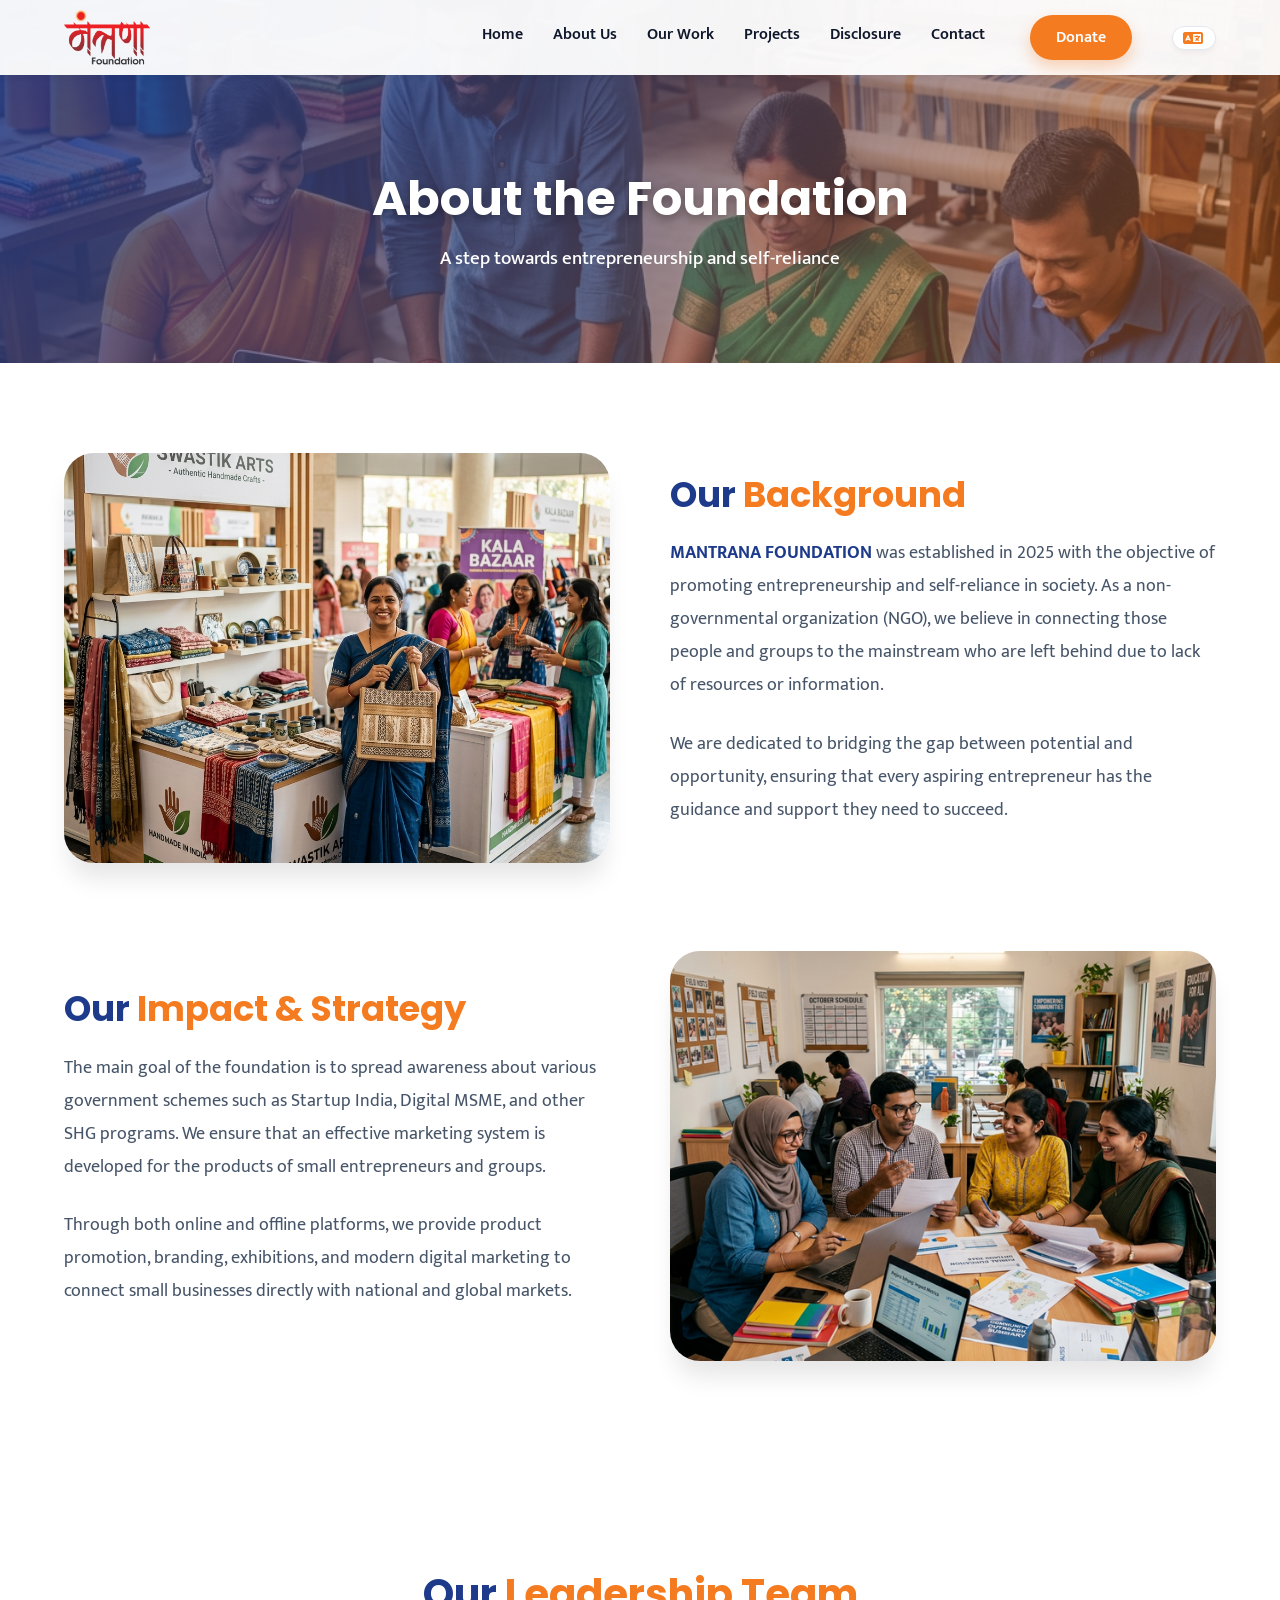
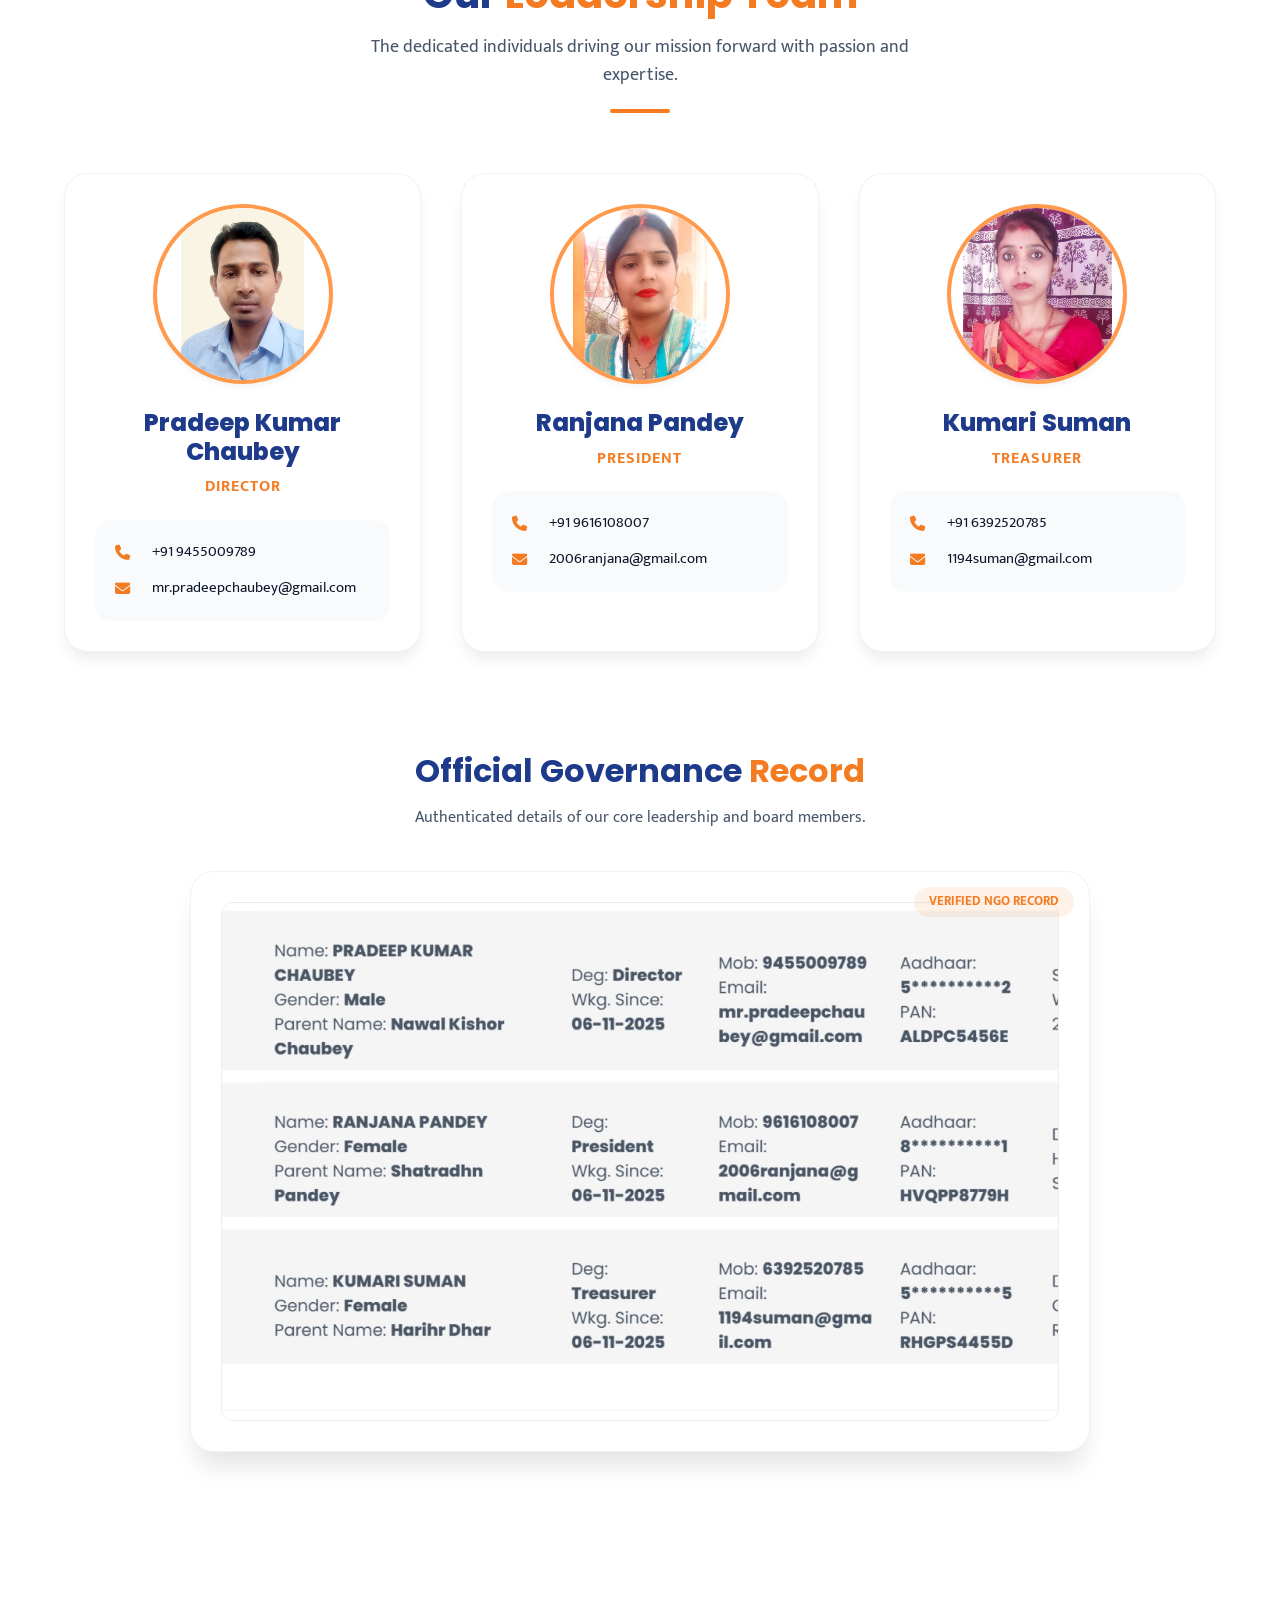
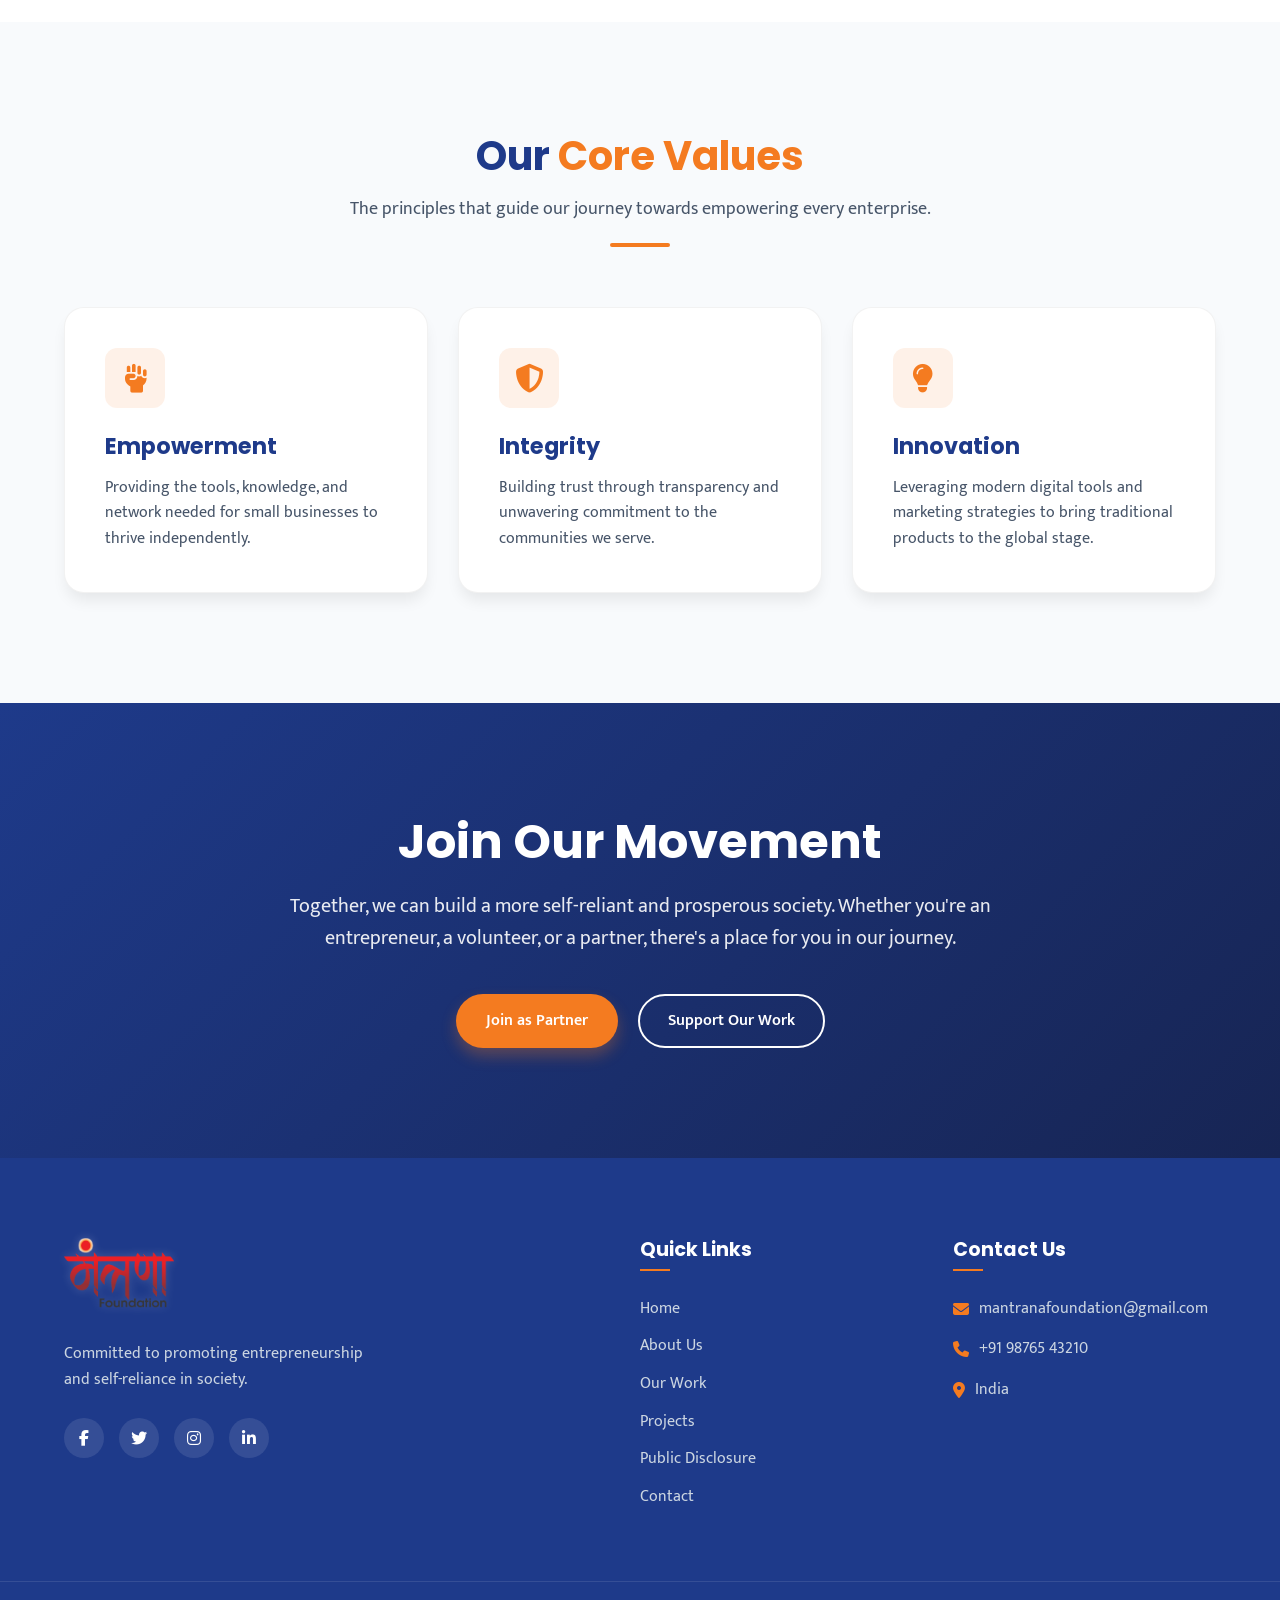
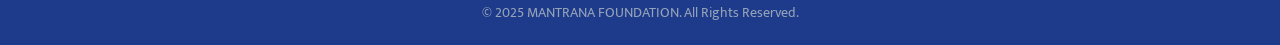
==== commit 3bfb3842: "op" ====
--- a/about.html
+++ b/about.html
@@ -98,10 +98,6 @@
           />
         </a>
         <div class="nav-links">
-          <div class="lang-selector">
-            <span class="lang-label"><i class="fa-solid fa-language"></i></span>
-            <div id="google_translate_element"></div>
-          </div>
           <a href="index.html" class="nav-link">Home</a>
           <a href="about.html" class="nav-link active">About Us</a>
           <a href="services.html" class="nav-link">Our Work</a>
@@ -111,6 +107,10 @@
           <a href="donate.html" class="btn btn-primary nav-donate-btn"
             >Donate</a
           >
+          <div class="lang-selector">
+            <span class="lang-label"><i class="fa-solid fa-language"></i></span>
+            <div id="google_translate_element"></div>
+          </div>
         </div>
         <button class="menu-btn" aria-label="Toggle menu">
           <i class="fas fa-bars"></i>
@@ -259,7 +259,7 @@
               </p>
             </div>
           </div>
-          <div class="about-image-container" style="order: 1">
+          <div class="about-image-container" style="order: 2">
             <img
               src="about-image.png"
               alt="Team Work"
--- a/styles.css
+++ b/styles.css
@@ -24,7 +24,7 @@
 }
 
 .logo img {
-  height: 85px;
+  height: 55px;
   width: auto;
   object-fit: contain;
 }
@@ -53,7 +53,7 @@
 .container {
   max-width: 1200px;
   margin: 0 auto;
-  padding: 20px 24px;
+  padding: 10px 24px;
 }
 
 .text-center {
@@ -133,7 +133,7 @@
   top: 0;
   left: 0;
   width: 100%;
-  padding: 20px 0;
+  padding: 0px 0;
   z-index: 1000;
   transition: var(--transition);
   background: transparent;
@@ -142,7 +142,7 @@
 .navbar.scrolled {
   background: rgba(255, 255, 255, 0.95);
   backdrop-filter: blur(10px);
-  padding: 15px 0;
+  padding: 8px 0;
   box-shadow: var(--shadow-sm);
 }
 
@@ -160,7 +160,7 @@
 }
 
 .logo-img {
-  height: 55px; /* Optimal height for navbar */
+  height: 45px;
   width: auto;
   object-fit: contain;
   transition: var(--transition);
@@ -172,6 +172,7 @@
 
 .nav-links {
   display: flex;
+  align-items: center;
   gap: 30px;
 }
 
@@ -1137,30 +1138,42 @@
   }
 
   .hero-img-wrapper {
-    height: 280px;
+    height: auto;
+    padding: 20px 0 10px;
   }
 
   .hero-img-container {
-    max-width: 320px;
+    max-width: 75%;
+    margin: 0 auto;
+  }
+
+  .hero-real-image {
+    aspect-ratio: 3/2;
+    object-fit: cover;
+    border-radius: 16px;
   }
 
   .image-overlay-card {
-    padding: 10px 14px;
-    font-size: 0.85rem;
+    padding: 8px 12px;
+    font-size: 0.8rem;
     gap: 8px;
   }
 
   .image-overlay-card span {
-    font-size: 0.8rem;
+    font-size: 0.75rem;
+  }
+
+  .image-overlay-card i {
+    font-size: 1rem;
   }
 
   .top-right {
-    top: 10px;
+    top: 30px;
     right: 5px;
   }
 
   .bottom-left {
-    bottom: 15px;
+    bottom: 10px;
     left: 5px;
   }
 
@@ -1175,12 +1188,13 @@
 .lang-selector {
   display: flex;
   align-items: center;
-  gap: 8px;
-  margin-right: 15px;
+  gap: 4px;
+  margin-left: 10px;
+  margin-right: 0;
   background: var(--white);
   border: 1px solid #e2e8f0;
   border-radius: 50px;
-  padding: 4px 12px 4px 16px;
+  padding: 3px 8px 3px 10px;
   box-shadow: var(--shadow-sm);
   transition: var(--transition);
 }
@@ -1192,17 +1206,17 @@
 
 .lang-label {
   font-weight: 600;
-  font-size: 0.95rem;
+  font-size: 0.8rem;
   color: var(--secondary);
   display: flex;
   align-items: center;
-  gap: 8px;
+  gap: 4px;
   white-space: nowrap;
 }
 
 .lang-label i {
   color: var(--primary);
-  font-size: 1.2rem;
+  font-size: 1rem;
 }
 
 .goog-te-banner-frame.skiptranslate,
@@ -1558,7 +1572,7 @@
 .team-img-wrapper img {
   width: 100%;
   height: 100%;
-  object-fit: cover;
+  object-fit: contain;
 }
 
 .team-name {
@@ -1620,25 +1634,25 @@
   }
 
   .hero-img-wrapper {
-    height: 220px;
+    height: auto;
   }
 
   .hero-img-container {
-    max-width: 260px;
+    max-width: 80%;
   }
 
   .image-overlay-card {
-    padding: 8px 12px;
+    padding: 7px 10px;
   }
 
   .top-right {
-    top: 5px;
-    right: 0;
+    top: 10px;
+    right: 5px;
   }
 
   .bottom-left {
-    bottom: 5px;
-    left: 0;
+    bottom: 8px;
+    left: 5px;
   }
 
   .hero-actions .btn {
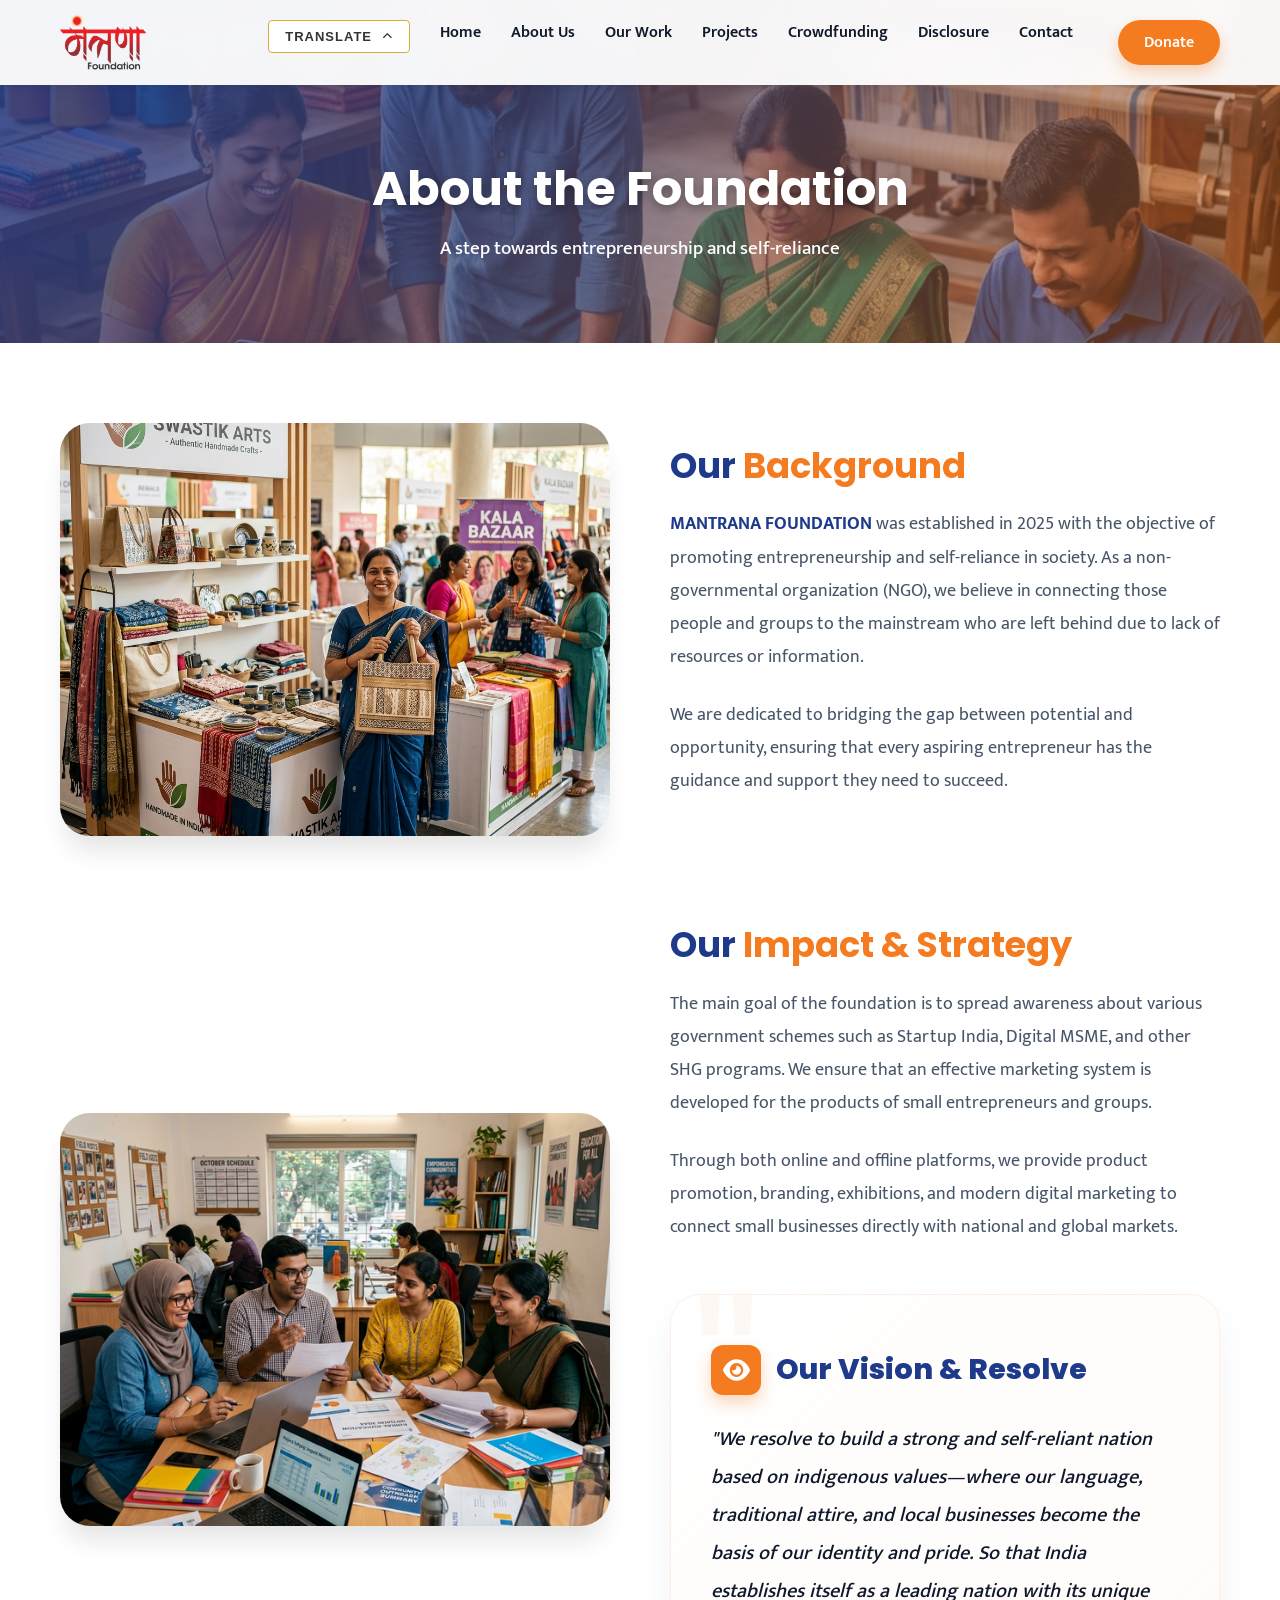
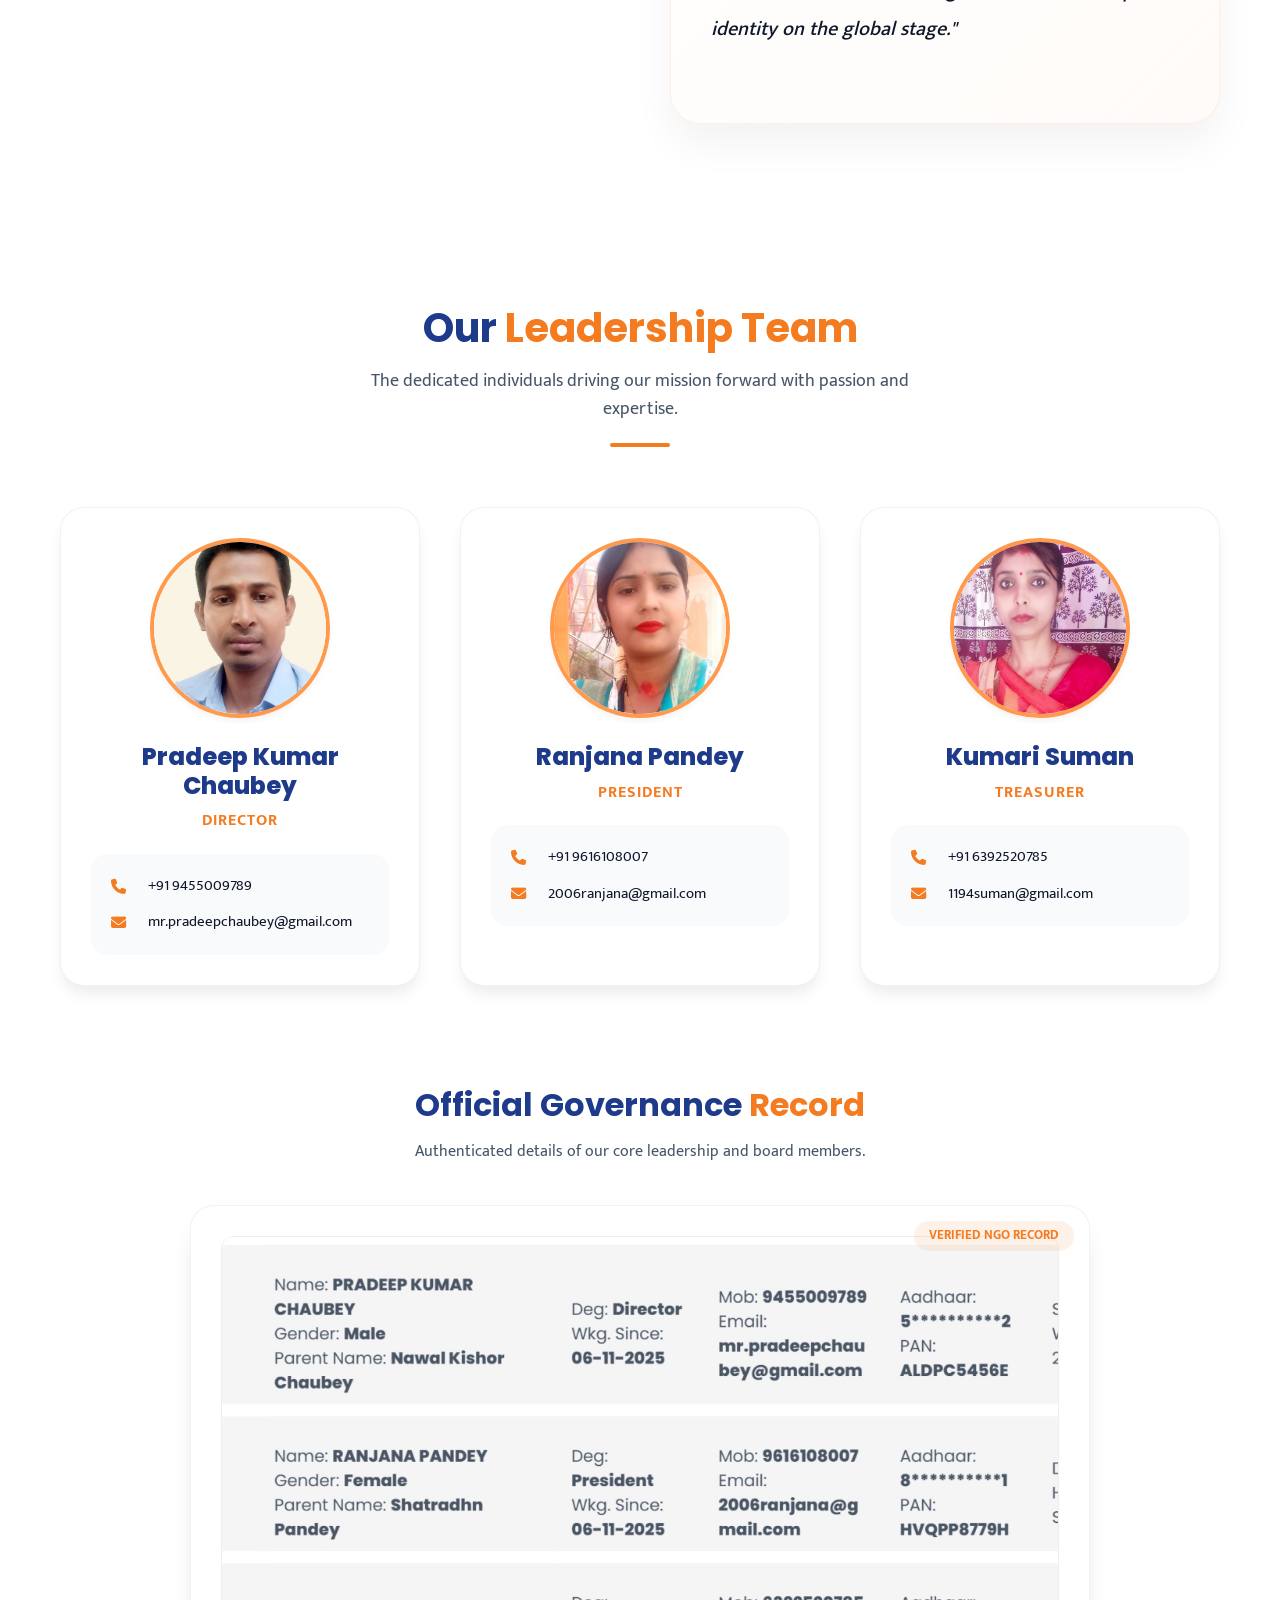
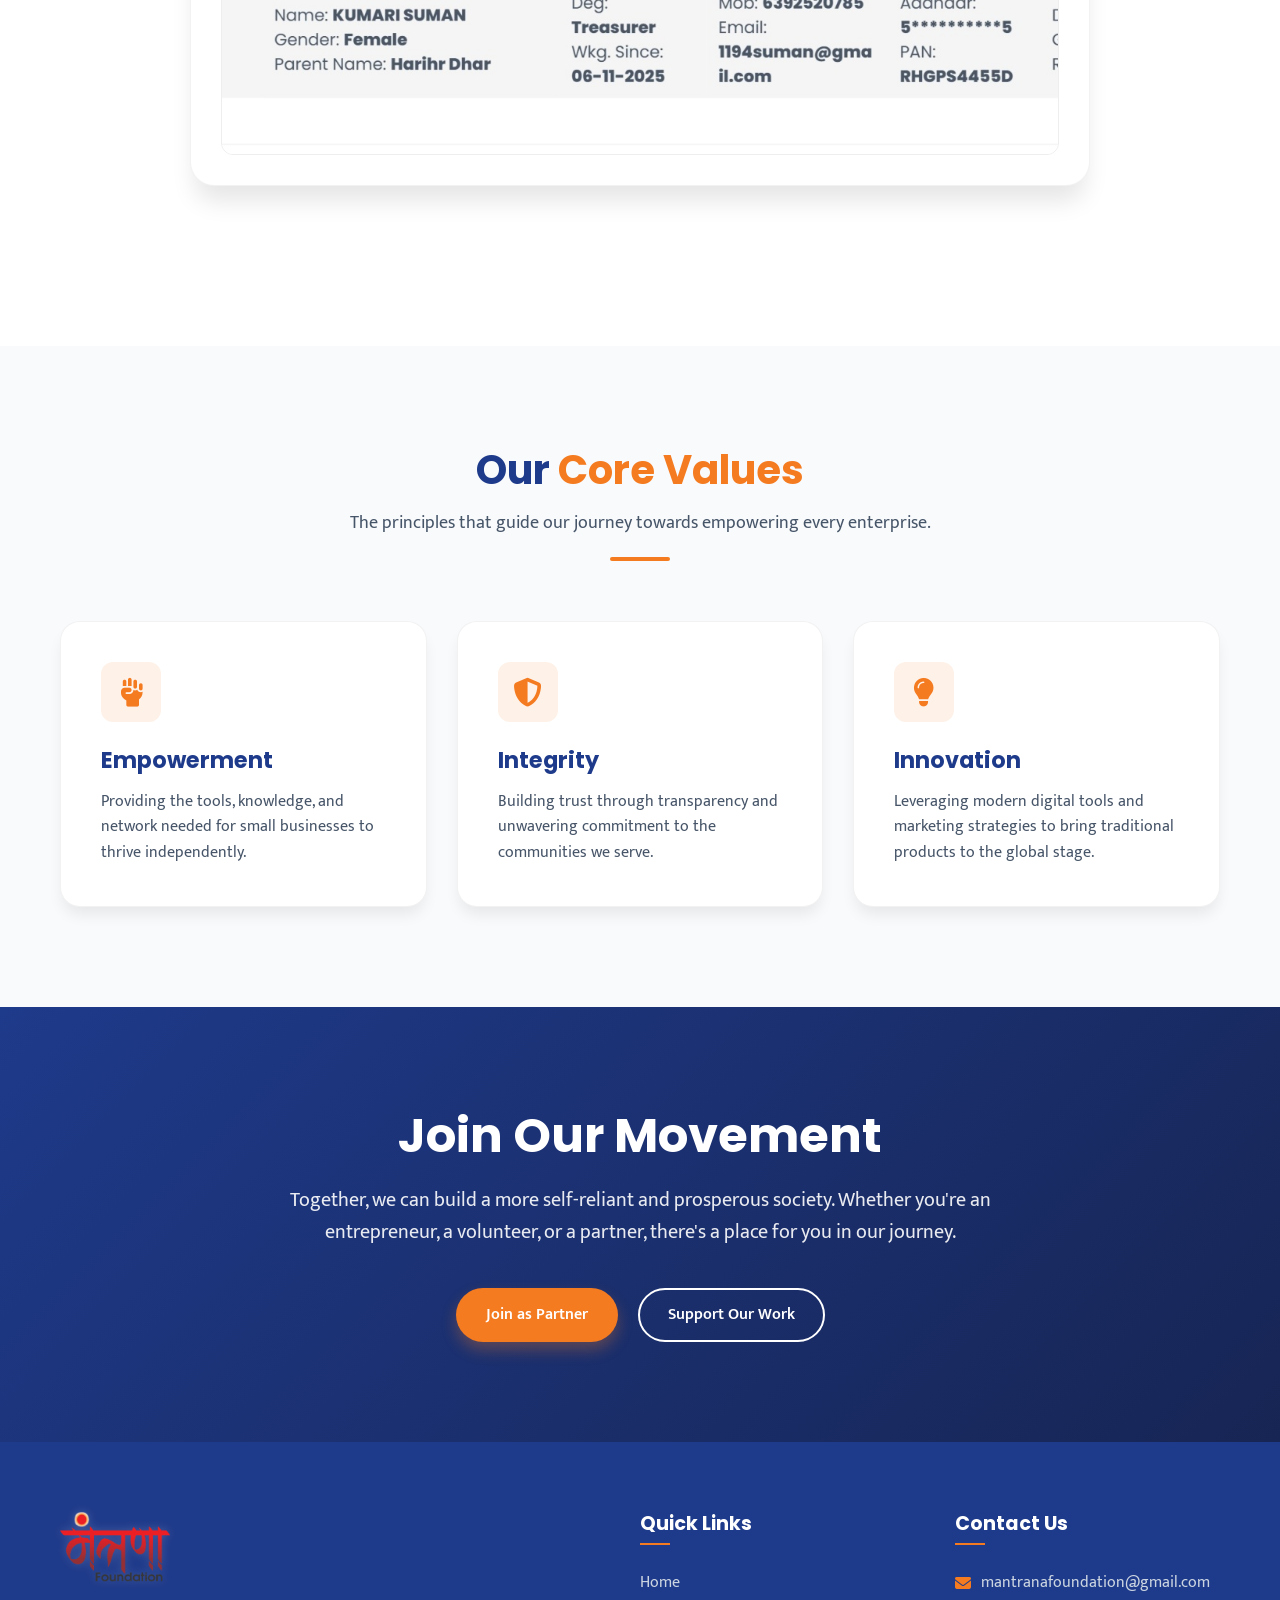
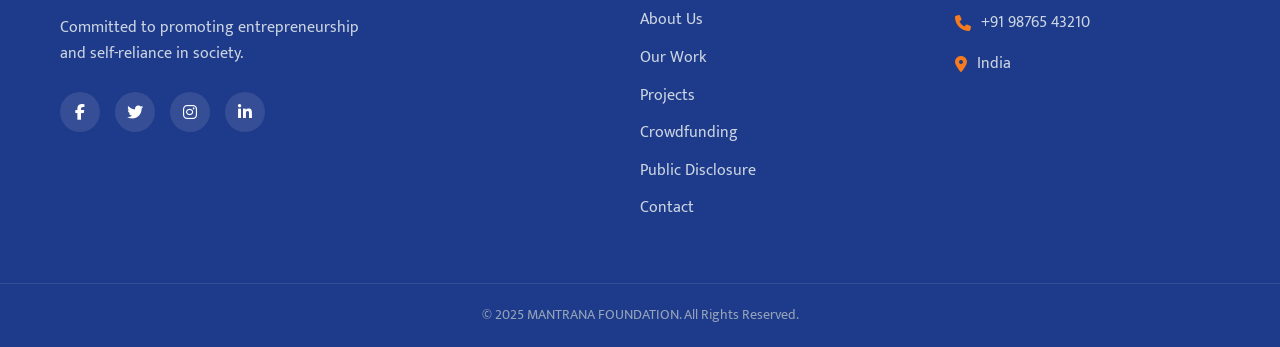
==== commit 5c1fac97: "update" ====
--- a/about.html
+++ b/about.html
@@ -1,542 +1,401 @@
-<!doctype html>
+<!DOCTYPE html>
 <html lang="en">
-  <head>
-    <meta charset="UTF-8" />
-    <meta name="viewport" content="width=device-width, initial-scale=1.0" />
+
+<head>
+    <meta charset="UTF-8">
+    <meta name="viewport" content="width=device-width, initial-scale=1.0">
     <title>About Us | MANTRANA FOUNDATION</title>
     <link
-      href="https://fonts.googleapis.com/css2?family=Mukta:wght@300;400;500;600;700&family=Poppins:wght@400;500;600;700&display=swap"
-      rel="stylesheet"
-    />
-    <link
-      rel="stylesheet"
-      href="https://cdnjs.cloudflare.com/ajax/libs/font-awesome/6.4.0/css/all.min.css"
-    />
-    <link rel="stylesheet" href="styles.css" />
+        href="https://fonts.googleapis.com/css2?family=Mukta:wght@300;400;500;600;700&family=Poppins:wght@400;500;600;700&display=swap"
+        rel="stylesheet">
+    <link rel="stylesheet" href="https://cdnjs.cloudflare.com/ajax/libs/font-awesome/6.4.0/css/all.min.css">
+    <link rel="stylesheet" href="styles.css">
     <style>
-      .page-header {
-        padding: 160px 0 80px;
-        background: linear-gradient(135deg, #1e3a8a, #3b82f6);
-        color: white;
-        text-align: center;
-      }
-
-      .page-header h1 {
-        color: white;
-        font-size: 3rem;
-        margin-bottom: 15px;
-      }
-
-      .page-header p {
-        font-size: 1.2rem;
-        opacity: 0.9;
-      }
-
-      .about-section {
-        padding: 80px 0;
-      }
-
-      .about-grid {
-        display: grid;
-        grid-template-columns: 1fr 1fr;
-        gap: 60px;
-        align-items: center;
-      }
-
-      .about-content {
-        font-size: 1.15rem;
-        color: var(--text-muted);
-        line-height: 1.8;
-      }
-
-      .about-content p {
-        margin-bottom: 25px;
-      }
-
-      .about-content strong {
-        color: var(--secondary);
-      }
-
-      .about-image-container {
-        width: 100%;
-      }
-
-      .about-real-image {
-        width: 100%;
-        height: auto;
-        border-radius: 20px;
-        box-shadow: var(--shadow-lg);
-        object-fit: cover;
-        aspect-ratio: 4/3;
-      }
-
-      @media (max-width: 992px) {
+        .page-header {
+            padding: 160px 0 80px;
+            background: linear-gradient(135deg, #1E3A8A, #3B82F6);
+            color: white;
+            text-align: center;
+        }
+
+        .page-header h1 {
+            color: white;
+            font-size: 3rem;
+            margin-bottom: 15px;
+        }
+
+        .page-header p {
+            font-size: 1.2rem;
+            opacity: 0.9;
+        }
+
+        .about-section {
+            padding: 80px 0;
+        }
+
         .about-grid {
-          grid-template-columns: 1fr;
+            display: grid;
+            grid-template-columns: 1fr 1fr;
+            gap: 60px;
+            align-items: center;
+        }
+
+        .about-content {
+            font-size: 1.15rem;
+            color: var(--text-muted);
+            line-height: 1.8;
+        }
+
+        .about-content p {
+            margin-bottom: 25px;
+        }
+
+        .about-content strong {
+            color: var(--secondary);
         }
 
         .about-image-container {
-          order: -1;
-        }
-      }
-
-      .navbar {
-        background: rgba(255, 255, 255, 0.95);
-        box-shadow: var(--shadow-sm);
-      }
+            width: 100%;
+        }
+
+        .about-real-image {
+            width: 100%;
+            height: auto;
+            border-radius: 20px;
+            box-shadow: var(--shadow-lg);
+            object-fit: cover;
+            aspect-ratio: 4/3;
+        }
+
+        @media (max-width: 992px) {
+            .about-grid {
+                grid-template-columns: 1fr;
+            }
+
+            .about-image-container {
+                order: -1;
+            }
+        }
+
+        .navbar {
+            background: rgba(255, 255, 255, 0.95);
+            box-shadow: var(--shadow-sm);
+        }
     </style>
-  </head>
-
-  <body>
+</head>
+
+<body>
     <nav class="navbar scrolled">
-      <div class="container nav-container">
-        <a href="index.html" class="logo">
-          <img
-            src="assets/Mantarna_Foundation_4.jpg-removebg-preview.png"
-            alt="MANTRANA FOUNDATION Logo"
-            class="logo-img"
-          />
-        </a>
-        <div class="nav-links">
-          <a href="index.html" class="nav-link">Home</a>
-          <a href="about.html" class="nav-link active">About Us</a>
-          <a href="services.html" class="nav-link">Our Work</a>
-          <a href="projects.html" class="nav-link">Projects</a>
-          <a href="disclosure.html" class="nav-link">Disclosure</a>
-          <a href="contact.html" class="nav-link">Contact</a>
-          <a href="donate.html" class="btn btn-primary nav-donate-btn"
-            >Donate</a
-          >
-          <div class="lang-selector">
-            <span class="lang-label"><i class="fa-solid fa-language"></i></span>
-            <div id="google_translate_element"></div>
-          </div>
-        </div>
-        <button class="menu-btn" aria-label="Toggle menu">
-          <i class="fas fa-bars"></i>
-        </button>
-      </div>
+        <div class="container nav-container">
+            <a href="index.html" class="logo">
+                <img src="assets/Mantarna_Foundation_4.jpg-removebg-preview.png" alt="MANTRANA FOUNDATION Logo"
+                    class="logo-img">
+            </a>
+            <div class="nav-links">
+                <div class="premium-translate" id="premiumTranslate">
+                    <button class="translate-btn" id="translateBtn">
+                        TRANSLATE <i class="fas fa-chevron-up"></i>
+                    </button>
+                    <div class="translate-dropdown" id="translateDropdown">
+                        <div class="translate-header">
+                            <h3>Select Language</h3>
+                            <p>INSTANT PAGE TRANSLATION</p>
+                        </div>
+                        <div class="translate-list" id="languageList">
+                            <div class="translate-item active" data-lang="en">
+                                <span class="dot"></span> English
+                            </div>
+                            <div class="translate-item" data-lang="as">
+                                <span class="dot"></span> Assamese
+                            </div>
+                            <div class="translate-item" data-lang="hi">
+                                <span class="dot"></span> Awadhi
+                            </div>
+                            <div class="translate-item" data-lang="hi">
+                                <span class="dot"></span> Bodo
+                            </div>
+                            <div class="translate-item" data-lang="bn">
+                                <span class="dot"></span> Bengali
+                            </div>
+                            <div class="translate-item" data-lang="hi">
+                                <span class="dot"></span> Bhojpuri
+                            </div>
+                            <div class="translate-item" data-lang="hi">
+                                <span class="dot"></span> Hindi
+                            </div>
+                        </div>
+                    </div>
+                </div>
+                <div id="google_translate_element"></div>
+                <a href="index.html" class="nav-link">Home</a>
+                <a href="about.html" class="nav-link active">About Us</a>
+                <a href="services.html" class="nav-link">Our Work</a>
+                <a href="projects.html" class="nav-link">Projects</a>
+                <a href="crowdfund.html" class="nav-link">Crowdfunding</a>
+                <a href="disclosure.html" class="nav-link">Disclosure</a>
+                <a href="contact.html" class="nav-link">Contact</a>
+                <a href="donate.html" class="btn btn-primary nav-donate-btn">Donate</a>
+            </div>
+            <button class="menu-btn" aria-label="Toggle menu"><i class="fas fa-bars"></i></button>
+        </div>
     </nav>
 
-    <header
-      class="page-header"
-      style="
-        background: url(&quot;assets/about_hero.png&quot;) center/cover
-          no-repeat;
-        position: relative;
-      "
-    >
-      <div
-        style="
-          position: absolute;
-          top: 0;
-          left: 0;
-          width: 100%;
-          height: 100%;
-          background: linear-gradient(
-            135deg,
-            rgba(30, 58, 138, 0.9),
-            rgba(244, 123, 32, 0.4)
-          );
-        "
-      ></div>
-      <div class="container" style="position: relative; z-index: 2">
-        <h1 style="color: white; text-shadow: 0 4px 10px rgba(0, 0, 0, 0.3)">
-          About the Foundation
-        </h1>
-        <p style="color: white; opacity: 1; font-weight: 500">
-          A step towards entrepreneurship and self-reliance
-        </p>
-      </div>
+    <header class="page-header"
+        style="background: url('assets/about_hero.png') center/cover no-repeat; position: relative;">
+        <div
+            style="position: absolute; top: 0; left: 0; width: 100%; height: 100%; background: linear-gradient(135deg, rgba(30, 58, 138, 0.9), rgba(244, 123, 32, 0.4));">
+        </div>
+        <div class="container" style="position: relative; z-index: 2;">
+            <h1 style="color: white; text-shadow: 0 4px 10px rgba(0,0,0,0.3);">About the Foundation</h1>
+            <p style="color: white; opacity: 1; font-weight: 500;">A step towards entrepreneurship and self-reliance</p>
+        </div>
     </header>
 
     <!-- Stats Section -->
-    <section class="stats-section" style="display: none">
-      <div class="container stats-grid">
-        <div class="stat-item">
-          <h3>500+</h3>
-          <p>Entrepreneurs Supported</p>
-        </div>
-        <div class="stat-item">
-          <h3>20+</h3>
-          <p>Govt Schemes Promoted</p>
-        </div>
-        <div class="stat-item">
-          <h3>50+</h3>
-          <p>SHG Groups Connected</p>
-        </div>
-        <div class="stat-item">
-          <h3>15+</h3>
-          <p>Exhibitions Organized</p>
-        </div>
-      </div>
+    <section class="stats-section" style="display: none;">
+        <div class="container stats-grid">
+            <div class="stat-item">
+                <h3>500+</h3>
+                <p>Entrepreneurs Supported</p>
+            </div>
+            <div class="stat-item">
+                <h3>20+</h3>
+                <p>Govt Schemes Promoted</p>
+            </div>
+            <div class="stat-item">
+                <h3>50+</h3>
+                <p>SHG Groups Connected</p>
+            </div>
+            <div class="stat-item">
+                <h3>15+</h3>
+                <p>Exhibitions Organized</p>
+            </div>
+        </div>
     </section>
 
     <!-- Story section upgraded to Alternating Layout -->
     <section class="about-section">
-      <div
-        class="container"
-        style="display: flex; flex-direction: column; gap: 80px"
-      >
-        <!-- Division 1 -->
-        <div class="about-grid" style="align-items: center">
-          <div class="about-image-container">
-            <img
-              src="assets/entrepreneurship_support.png"
-              alt="Empowerment"
-              class="about-real-image"
-              style="
-                width: 100%;
-                border-radius: 30px;
-                box-shadow: var(--shadow-lg);
-              "
-            />
-          </div>
-          <div class="about-content">
-            <h2
-              style="
-                color: var(--secondary);
-                margin-bottom: 20px;
-                font-size: 2.2rem;
-              "
-            >
-              Our <span class="text-primary">Background</span>
-            </h2>
-            <p>
-              <strong>MANTRANA FOUNDATION</strong> was established in 2025 with
-              the objective of promoting entrepreneurship and self-reliance in
-              society. As a non-governmental organization (NGO), we believe in
-              connecting those people and groups to the mainstream who are left
-              behind due to lack of resources or information.
-            </p>
-            <p>
-              We are dedicated to bridging the gap between potential and
-              opportunity, ensuring that every aspiring entrepreneur has the
-              guidance and support they need to succeed.
-            </p>
-          </div>
-        </div>
-
-        <!-- Division 2 -->
-        <div class="about-grid" style="align-items: center">
-          <div class="about-content" style="order: 2">
-            <h2
-              style="
-                color: var(--secondary);
-                margin-bottom: 20px;
-                font-size: 2.2rem;
-              "
-            >
-              Our <span class="text-primary">Impact & Strategy</span>
-            </h2>
-            <p>
-              The main goal of the foundation is to spread awareness about
-              various government schemes such as Startup India, Digital MSME,
-              and other SHG programs. We ensure that an effective marketing
-              system is developed for the products of small entrepreneurs and
-              groups.
-            </p>
-            <p>
-              Through both online and offline platforms, we provide product
-              promotion, branding, exhibitions, and modern digital marketing to
-              connect small businesses directly with national and global
-              markets.
-            </p>
-
-            <div class="vision-card" style="display: none">
-              <div class="vision-header">
-                <div class="vision-icon-wrapper">
-                  <i class="fas fa-eye"></i>
-                </div>
-                <h3 class="vision-title">Our Vision & Resolve</h3>
-              </div>
-              <p class="vision-text">
-                "We resolve to build a strong and self-reliant nation based on
-                indigenous values—where our language, traditional attire, and
-                local businesses become the basis of our identity and pride. So
-                that India establishes itself as a leading nation with its
-                unique identity on the global stage."
-              </p>
-            </div>
-          </div>
-          <div class="about-image-container" style="order: 2">
-            <img
-              src="about-image.png"
-              alt="Team Work"
-              class="about-real-image"
-              style="
-                width: 100%;
-                border-radius: 30px;
-                box-shadow: var(--shadow-lg);
-              "
-            />
-          </div>
-        </div>
-      </div>
+        <div class="container" style="display: flex; flex-direction: column; gap: 80px;">
+            
+            <!-- Division 1 -->
+            <div class="about-grid" style="align-items: center;">
+                <div class="about-image-container">
+                    <img src="assets/entrepreneurship_support.png" alt="Empowerment" class="about-real-image" style="width: 100%; border-radius: 30px; box-shadow: var(--shadow-lg);">
+                </div>
+                <div class="about-content">
+                    <h2 style="color: var(--secondary); margin-bottom: 20px; font-size: 2.2rem;">Our <span class="text-primary">Background</span></h2>
+                    <p><strong>MANTRANA FOUNDATION</strong> was established in 2025 with the objective of promoting entrepreneurship and self-reliance in society. As a non-governmental organization (NGO), we believe in connecting those people and groups to the mainstream who are left behind due to lack of resources or information.</p>
+                    <p>We are dedicated to bridging the gap between potential and opportunity, ensuring that every aspiring entrepreneur has the guidance and support they need to succeed.</p>
+                </div>
+            </div>
+
+            <!-- Division 2 -->
+            <div class="about-grid" style="align-items: center;">
+                <div class="about-content" style="order: 2;">
+                    <h2 style="color: var(--secondary); margin-bottom: 20px; font-size: 2.2rem;">Our <span class="text-primary">Impact & Strategy</span></h2>
+                    <p>The main goal of the foundation is to spread awareness about various government schemes such as Startup India, Digital MSME, and other SHG programs. We ensure that an effective marketing system is developed for the products of small entrepreneurs and groups.</p>
+                    <p>Through both online and offline platforms, we provide product promotion, branding, exhibitions, and modern digital marketing to connect small businesses directly with national and global markets.</p>
+                    
+                    <div class="vision-card">
+                        <div class="vision-header">
+                            <div class="vision-icon-wrapper">
+                                <i class="fas fa-eye"></i>
+                            </div>
+                            <h3 class="vision-title">Our Vision & Resolve</h3>
+                        </div>
+                        <p class="vision-text">
+                            "We resolve to build a strong and self-reliant nation based on indigenous values—where our language, traditional attire, and local businesses become the basis of our identity and pride. So that India establishes itself as a leading nation with its unique identity on the global stage."
+                        </p>
+                    </div>
+                </div>
+                <div class="about-image-container" style="order: 1;">
+                    <img src="about-image.png" alt="Team Work" class="about-real-image" style="width: 100%; border-radius: 30px; box-shadow: var(--shadow-lg);">
+                </div>
+            </div>
+
+        </div>
     </section>
 
     <!-- Our Team Section -->
     <section class="team-section">
-      <div class="container">
-        <div class="section-header text-center">
-          <h2 class="section-title">Our <span>Leadership Team</span></h2>
-          <p class="section-subtitle">
-            The dedicated individuals driving our mission forward with passion
-            and expertise.
-          </p>
-          <div class="section-divider"></div>
-        </div>
-
-        <div class="team-grid">
-          <!-- Member 1: Director -->
-          <div class="team-card">
-            <div class="team-img-wrapper">
-              <img src="assets/pradeep.jpeg" alt="Pradeep Kumar Chaubey" />
-            </div>
-            <h3 class="team-name">Pradeep Kumar Chaubey</h3>
-            <span class="team-role">Director</span>
-            <div class="team-info">
-              <div class="team-info-item">
-                <i class="fas fa-phone"></i>
-                <span>+91 9455009789</span>
-              </div>
-              <div class="team-info-item">
-                <i class="fas fa-envelope"></i>
-                <span>mr.pradeepchaubey@gmail.com</span>
-              </div>
-            </div>
-          </div>
-
-          <!-- Member 2: President -->
-          <div class="team-card">
-            <div class="team-img-wrapper">
-              <img src="assets/ranjana.jpeg" alt="Ranjana Pandey" />
-            </div>
-            <h3 class="team-name">Ranjana Pandey</h3>
-            <span class="team-role">President</span>
-            <div class="team-info">
-              <div class="team-info-item">
-                <i class="fas fa-phone"></i>
-                <span>+91 9616108007</span>
-              </div>
-              <div class="team-info-item">
-                <i class="fas fa-envelope"></i>
-                <span>2006ranjana@gmail.com</span>
-              </div>
-            </div>
-          </div>
-
-          <!-- Member 3: Treasurer -->
-          <div class="team-card">
-            <div class="team-img-wrapper">
-              <img src="assets/suman.jpeg" alt="Kumari Suman" />
-            </div>
-            <h3 class="team-name">Kumari Suman</h3>
-            <span class="team-role">Treasurer</span>
-            <div class="team-info">
-              <div class="team-info-item">
-                <i class="fas fa-phone"></i>
-                <span>+91 6392520785</span>
-              </div>
-              <div class="team-info-item">
-                <i class="fas fa-envelope"></i>
-                <span>1194suman@gmail.com</span>
-              </div>
-            </div>
-          </div>
-        </div>
-
-        <div
-          class="team-details-img-section section-header text-center"
-          style="margin-top: 100px"
-        >
-          <h3
-            style="
-              color: var(--secondary);
-              margin-bottom: 15px;
-              font-size: 2rem;
-            "
-          >
-            Official Governance <span class="text-primary">Record</span>
-          </h3>
-          <p style="color: var(--text-muted); margin-bottom: 40px">
-            Authenticated details of our core leadership and board members.
-          </p>
-
-          <div
-            class="official-doc-container"
-            style="
-              max-width: 900px;
-              margin: 0 auto;
-              background: var(--white);
-              padding: 30px;
-              border-radius: 24px;
-              box-shadow: var(--shadow-lg);
-              border: 1px solid rgba(0, 0, 0, 0.05);
-              position: relative;
-            "
-          >
-            <div
-              style="
-                position: absolute;
-                top: 15px;
-                right: 15px;
-                background: rgba(244, 123, 32, 0.1);
-                color: var(--primary);
-                padding: 5px 15px;
-                border-radius: 50px;
-                font-size: 0.8rem;
-                font-weight: 700;
-                text-transform: uppercase;
-              "
-            >
-              Verified NGO Record
-            </div>
-            <img
-              src="assets/details.jpeg"
-              alt="Official Team Details"
-              style="
-                width: 100%;
-                height: auto;
-                border-radius: 12px;
-                display: block;
-                border: 1px solid #eee;
-              "
-            />
-          </div>
-        </div>
-      </div>
+        <div class="container">
+            <div class="section-header text-center">
+                <h2 class="section-title">Our <span>Leadership Team</span></h2>
+                <p class="section-subtitle">The dedicated individuals driving our mission forward with passion and expertise.</p>
+                <div class="section-divider"></div>
+            </div>
+
+            <div class="team-grid">
+                <!-- Member 1: Director -->
+                <div class="team-card">
+                    <div class="team-img-wrapper">
+                        <img src="assets/pradeep.jpeg" alt="Pradeep Kumar Chaubey">
+                    </div>
+                    <h3 class="team-name">Pradeep Kumar Chaubey</h3>
+                    <span class="team-role">Director</span>
+                    <div class="team-info">
+                        <div class="team-info-item">
+                            <i class="fas fa-phone"></i>
+                            <span>+91 9455009789</span>
+                        </div>
+                        <div class="team-info-item">
+                            <i class="fas fa-envelope"></i>
+                            <span>mr.pradeepchaubey@gmail.com</span>
+                        </div>
+                    </div>
+                </div>
+
+                <!-- Member 2: President -->
+                <div class="team-card">
+                    <div class="team-img-wrapper">
+                        <img src="assets/ranjana.jpeg" alt="Ranjana Pandey">
+                    </div>
+                    <h3 class="team-name">Ranjana Pandey</h3>
+                    <span class="team-role">President</span>
+                    <div class="team-info">
+                        <div class="team-info-item">
+                            <i class="fas fa-phone"></i>
+                            <span>+91 9616108007</span>
+                        </div>
+                        <div class="team-info-item">
+                            <i class="fas fa-envelope"></i>
+                            <span>2006ranjana@gmail.com</span>
+                        </div>
+                    </div>
+                </div>
+
+                <!-- Member 3: Treasurer -->
+                <div class="team-card">
+                    <div class="team-img-wrapper">
+                        <img src="assets/suman.jpeg" alt="Kumari Suman">
+                    </div>
+                    <h3 class="team-name">Kumari Suman</h3>
+                    <span class="team-role">Treasurer</span>
+                    <div class="team-info">
+                        <div class="team-info-item">
+                            <i class="fas fa-phone"></i>
+                            <span>+91 6392520785</span>
+                        </div>
+                        <div class="team-info-item">
+                            <i class="fas fa-envelope"></i>
+                            <span>1194suman@gmail.com</span>
+                        </div>
+                    </div>
+                </div>
+            </div>
+
+            <div class="team-details-img-section section-header text-center" style="margin-top: 100px;">
+                <h3 style="color: var(--secondary); margin-bottom: 15px; font-size: 2rem;">Official Governance <span class="text-primary">Record</span></h3>
+                <p style="color: var(--text-muted); margin-bottom: 40px;">Authenticated details of our core leadership and board members.</p>
+                
+                <div class="official-doc-container" style="max-width: 900px; margin: 0 auto; background: var(--white); padding: 30px; border-radius: 24px; box-shadow: var(--shadow-lg); border: 1px solid rgba(0,0,0,0.05); position: relative;">
+                    <div style="position: absolute; top: 15px; right: 15px; background: rgba(244, 123, 32, 0.1); color: var(--primary); padding: 5px 15px; border-radius: 50px; font-size: 0.8rem; font-weight: 700; text-transform: uppercase;">
+                        Verified NGO Record
+                    </div>
+                    <img src="assets/details.jpeg" alt="Official Team Details" style="width: 100%; height: auto; border-radius: 12px; display: block; border: 1px solid #eee;">
+                </div>
+            </div>
+        </div>
     </section>
 
     <!-- Core Values Section -->
     <section class="values-section bg-light">
-      <div class="container">
-        <div class="section-header text-center">
-          <h2 class="section-title">Our <span>Core Values</span></h2>
-          <p class="section-subtitle">
-            The principles that guide our journey towards empowering every
-            enterprise.
-          </p>
-          <div class="section-divider"></div>
-        </div>
-        <div class="values-grid">
-          <div class="value-card">
-            <div class="value-icon"><i class="fas fa-hand-fist"></i></div>
-            <h3>Empowerment</h3>
-            <p>
-              Providing the tools, knowledge, and network needed for small
-              businesses to thrive independently.
-            </p>
-          </div>
-          <div class="value-card">
-            <div class="value-icon"><i class="fas fa-shield-halved"></i></div>
-            <h3>Integrity</h3>
-            <p>
-              Building trust through transparency and unwavering commitment to
-              the communities we serve.
-            </p>
-          </div>
-          <div class="value-card">
-            <div class="value-icon"><i class="fas fa-lightbulb"></i></div>
-            <h3>Innovation</h3>
-            <p>
-              Leveraging modern digital tools and marketing strategies to bring
-              traditional products to the global stage.
-            </p>
-          </div>
-        </div>
-      </div>
+        <div class="container">
+            <div class="section-header text-center">
+                <h2 class="section-title">Our <span>Core Values</span></h2>
+                <p class="section-subtitle">The principles that guide our journey towards empowering every enterprise.
+                </p>
+                <div class="section-divider"></div>
+            </div>
+            <div class="values-grid">
+                <div class="value-card">
+                    <div class="value-icon"><i class="fas fa-hand-fist"></i></div>
+                    <h3>Empowerment</h3>
+                    <p>Providing the tools, knowledge, and network needed for small businesses to thrive independently.
+                    </p>
+                </div>
+                <div class="value-card">
+                    <div class="value-icon"><i class="fas fa-shield-halved"></i></div>
+                    <h3>Integrity</h3>
+                    <p>Building trust through transparency and unwavering commitment to the communities we serve.</p>
+                </div>
+                <div class="value-card">
+                    <div class="value-icon"><i class="fas fa-lightbulb"></i></div>
+                    <h3>Innovation</h3>
+                    <p>Leveraging modern digital tools and marketing strategies to bring traditional products to the
+                        global stage.</p>
+                </div>
+            </div>
+        </div>
     </section>
 
     <!-- CTA Section -->
     <section class="cta-section">
-      <div class="container cta-content">
-        <h2 class="cta-title">Join Our Movement</h2>
-        <p class="cta-text">
-          Together, we can build a more self-reliant and prosperous society.
-          Whether you're an entrepreneur, a volunteer, or a partner, there's a
-          place for you in our journey.
-        </p>
-        <div class="cta-actions">
-          <a href="contact.html" class="btn btn-primary">Join as Partner</a>
-          <a
-            href="donate.html"
-            class="btn btn-outline"
-            style="border-color: white; color: white"
-            >Support Our Work</a
-          >
-        </div>
-      </div>
+        <div class="container cta-content">
+            <h2 class="cta-title">Join Our Movement</h2>
+            <p class="cta-text">Together, we can build a more self-reliant and prosperous society. Whether you're an
+                entrepreneur, a volunteer, or a partner, there's a place for you in our journey.</p>
+            <div class="cta-actions">
+                <a href="contact.html" class="btn btn-primary">Join as Partner</a>
+                <a href="donate.html" class="btn btn-outline" style="border-color: white; color: white;">Support Our
+                    Work</a>
+            </div>
+        </div>
     </section>
 
     <!-- Footer -->
     <footer class="footer">
-      <div class="container footer-container">
-        <div class="footer-brand">
-          <a href="index.html" class="logo footer-logo">
-            <img
-              src="assets/Mantarna_Foundation_4.jpg-removebg-preview.png"
-              alt="MANTRANA FOUNDATION Logo"
-              class="logo-img"
-            />
-          </a>
-          <p class="footer-desc">
-            Committed to promoting entrepreneurship and self-reliance in
-            society.
-          </p>
-          <div class="social-links">
-            <a href="#" class="social-link"
-              ><i class="fab fa-facebook-f"></i
-            ></a>
-            <a href="#" class="social-link"><i class="fab fa-twitter"></i></a>
-            <a href="#" class="social-link"><i class="fab fa-instagram"></i></a>
-            <a href="#" class="social-link"
-              ><i class="fab fa-linkedin-in"></i
-            ></a>
-          </div>
-        </div>
-        <div class="footer-links">
-          <h4 class="footer-title">Quick Links</h4>
-          <ul>
-            <li><a href="index.html">Home</a></li>
-            <li><a href="about.html">About Us</a></li>
-            <li><a href="services.html">Our Work</a></li>
-            <li><a href="projects.html">Projects</a></li>
-            <li><a href="disclosure.html">Public Disclosure</a></li>
-            <li><a href="contact.html">Contact</a></li>
-          </ul>
-        </div>
-        <div class="footer-contact">
-          <h4 class="footer-title">Contact Us</h4>
-          <ul>
-            <li>
-              <i class="fas fa-envelope"></i> mantranafoundation@gmail.com
-            </li>
-            <li><i class="fas fa-phone"></i> +91 98765 43210</li>
-            <li><i class="fas fa-map-marker-alt"></i> India</li>
-          </ul>
-        </div>
-      </div>
-      <div class="footer-bottom">
-        <p>&copy; 2025 MANTRANA FOUNDATION. All Rights Reserved.</p>
-      </div>
+        <div class="container footer-container">
+            <div class="footer-brand">
+                <a href="index.html" class="logo footer-logo">
+                    <img src="assets/Mantarna_Foundation_4.jpg-removebg-preview.png" alt="MANTRANA FOUNDATION Logo"
+                        class="logo-img">
+                </a>
+                <p class="footer-desc">Committed to promoting entrepreneurship and self-reliance in society.</p>
+                <div class="social-links">
+                    <a href="#" class="social-link"><i class="fab fa-facebook-f"></i></a>
+                    <a href="#" class="social-link"><i class="fab fa-twitter"></i></a>
+                    <a href="#" class="social-link"><i class="fab fa-instagram"></i></a>
+                    <a href="#" class="social-link"><i class="fab fa-linkedin-in"></i></a>
+                </div>
+            </div>
+            <div class="footer-links">
+                <h4 class="footer-title">Quick Links</h4>
+                <ul>
+                    <li><a href="index.html">Home</a></li>
+                    <li><a href="about.html">About Us</a></li>
+                    <li><a href="services.html">Our Work</a></li>
+                    <li><a href="projects.html">Projects</a></li>
+                    <li><a href="crowdfund.html">Crowdfunding</a></li>
+                    <li><a href="disclosure.html">Public Disclosure</a></li>
+                    <li><a href="contact.html">Contact</a></li>
+                </ul>
+            </div>
+            <div class="footer-contact">
+                <h4 class="footer-title">Contact Us</h4>
+                <ul>
+                    <li><i class="fas fa-envelope"></i> mantranafoundation@gmail.com</li>
+                    <li><i class="fas fa-phone"></i> +91 98765 43210</li>
+                    <li><i class="fas fa-map-marker-alt"></i> India</li>
+                </ul>
+            </div>
+        </div>
+        <div class="footer-bottom">
+            <p>&copy; 2025 MANTRANA FOUNDATION. All Rights Reserved.</p>
+        </div>
     </footer>
     <script type="text/javascript">
-      function googleTranslateElementInit() {
-        new google.translate.TranslateElement(
-          {
-            pageLanguage: "en",
-            includedLanguages: "hi,bn,te,mr,ta,ur,gu,kn,or,ml,pa,as,en",
-            layout: google.translate.TranslateElement.InlineLayout.SIMPLE,
-          },
-          "google_translate_element",
-        );
-      }
+        function googleTranslateElementInit() {
+            new google.translate.TranslateElement({
+                pageLanguage: 'en',
+                includedLanguages: 'hi,bn,te,mr,ta,ur,gu,kn,or,ml,pa,as,en',
+                layout: google.translate.TranslateElement.InlineLayout.SIMPLE
+            }, 'google_translate_element');
+        }
     </script>
-    <script
-      type="text/javascript"
-      src="https://translate.google.com/translate_a/element.js?cb=googleTranslateElementInit"
-    ></script>
+    <script type="text/javascript"
+        src="https://translate.google.com/translate_a/element.js?cb=googleTranslateElementInit"></script>
     <script src="script.js"></script>
-  </body>
-</html>
+</body>
+
+</html>
--- a/styles.css
+++ b/styles.css
@@ -1,71 +1,65 @@
 /* --- Base & Variables --- */
 :root {
-  --primary: #f47b20;
-  /* Vibrant Saffron */
-  --primary-light: #ff9a4d;
-  --primary-dark: #cc5c0c;
-  --secondary: #1e3a8a;
-  /* Deep Royal Blue */
-  --secondary-light: #3b82f6;
-  --text-dark: #0f172a;
-  --text-muted: #475569;
-  --bg-light: #f8fafc;
-  --white: #ffffff;
-  --transition: all 0.3s cubic-bezier(0.25, 0.8, 0.25, 1);
-  --shadow-sm: 0 4px 6px -1px rgba(0, 0, 0, 0.05);
-  --shadow-md: 0 10px 15px -3px rgba(0, 0, 0, 0.08);
-  --shadow-lg: 0 20px 25px -5px rgba(0, 0, 0, 0.1);
+    --primary: #F47B20;
+    /* Vibrant Saffron */
+    --primary-light: #FF9A4D;
+    --primary-dark: #cc5c0c;
+    --secondary: #1E3A8A;
+    /* Deep Royal Blue */
+    --secondary-light: #3B82F6;
+    --text-dark: #0F172A;
+    --text-muted: #475569;
+    --bg-light: #F8FAFC;
+    --white: #FFFFFF;
+    --transition: all 0.3s cubic-bezier(0.25, 0.8, 0.25, 1);
+    --shadow-sm: 0 4px 6px -1px rgba(0, 0, 0, 0.05);
+    --shadow-md: 0 10px 15px -3px rgba(0, 0, 0, 0.08);
+    --shadow-lg: 0 20px 25px -5px rgba(0, 0, 0, 0.1);
 }
 
 * {
-  margin: 0;
-  padding: 0;
-  box-sizing: border-box;
-}
-
-.logo img {
-  height: 55px;
-  width: auto;
-  object-fit: contain;
+    margin: 0;
+    padding: 0;
+    box-sizing: border-box;
 }
 
 html {
-  scroll-behavior: smooth;
+    scroll-behavior: smooth;
 }
 
 body {
-  font-family: "Mukta", "Poppins", sans-serif;
-  color: var(--text-dark);
-  background-color: var(--white);
-  line-height: 1.6;
-  overflow-x: hidden;
+    font-family: 'Mukta', 'Poppins', sans-serif;
+    color: var(--text-dark);
+    background-color: var(--white);
+    line-height: 1.6;
+    overflow-x: hidden;
 }
 
 a {
-  text-decoration: none;
-  color: inherit;
+    text-decoration: none;
+    color: inherit;
 }
 
 ul {
-  list-style: none;
+    list-style: none;
 }
 
 .container {
-  max-width: 1200px;
-  margin: 0 auto;
-  padding: 10px 24px;
+    max-width: 1200px;
+    margin: 0 auto;
+    padding: 0 20px;
 }
 
 .text-center {
-  text-align: center;
+    text-align: center;
 }
 
 .section {
-  padding: 80px 0;
+    padding: 80px 0;
 }
 
 .bg-light {
-  background-color: var(--bg-light);
+    background-color: var(--bg-light);
 }
 
 /* --- Utilities & Typography --- */
@@ -75,1589 +69,1647 @@
 h4,
 h5,
 h6 {
-  font-family: "Poppins", "Mukta", sans-serif;
-  font-weight: 700;
-  line-height: 1.2;
+    font-family: 'Poppins', 'Mukta', sans-serif;
+    font-weight: 700;
+    line-height: 1.2;
 }
 
 .btn {
-  display: inline-block;
-  padding: 12px 28px;
-  border-radius: 50px;
-  font-weight: 600;
-  font-size: 1rem;
-  cursor: pointer;
-  transition: var(--transition);
-  border: 2px solid transparent;
+    display: inline-block;
+    padding: 12px 28px;
+    border-radius: 50px;
+    font-weight: 600;
+    font-size: 1rem;
+    cursor: pointer;
+    transition: var(--transition);
+    border: 2px solid transparent;
 }
 
 .btn-primary {
-  background-color: var(--primary);
-  color: var(--white);
-  box-shadow: 0 8px 15px rgba(244, 123, 32, 0.3);
+    background-color: var(--primary);
+    color: var(--white);
+    box-shadow: 0 8px 15px rgba(244, 123, 32, 0.3);
 }
 
 .btn-primary:hover {
-  background-color: var(--primary-dark);
-  transform: translateY(-2px);
-  box-shadow: 0 12px 20px rgba(244, 123, 32, 0.4);
+    background-color: var(--primary-dark);
+    transform: translateY(-2px);
+    box-shadow: 0 12px 20px rgba(244, 123, 32, 0.4);
 }
 
 .btn-outline {
-  background-color: transparent;
-  border-color: var(--secondary);
-  color: var(--secondary);
+    background-color: transparent;
+    border-color: var(--secondary);
+    color: var(--secondary);
 }
 
 .btn-outline:hover {
-  background-color: var(--secondary);
-  color: var(--white);
-  transform: translateY(-2px);
+    background-color: var(--secondary);
+    color: var(--white);
+    transform: translateY(-2px);
 }
 
 .text-primary {
-  color: var(--primary);
+    color: var(--primary);
 }
 
 .text-secondary {
-  color: var(--secondary);
+    color: var(--secondary);
 }
 
 .text-xl {
-  font-size: 1.2rem;
+    font-size: 1.2rem;
 }
 
 /* --- Navbar --- */
 .navbar {
-  position: fixed;
-  top: 0;
-  left: 0;
-  width: 100%;
-  padding: 0px 0;
-  z-index: 1000;
-  transition: var(--transition);
-  background: transparent;
+    position: fixed;
+    top: 0;
+    left: 0;
+    width: 100%;
+    padding: 20px 0;
+    z-index: 1000;
+    transition: var(--transition);
+    background: transparent;
 }
 
 .navbar.scrolled {
-  background: rgba(255, 255, 255, 0.95);
-  backdrop-filter: blur(10px);
-  padding: 8px 0;
-  box-shadow: var(--shadow-sm);
+    background: rgba(255, 255, 255, 0.95);
+    backdrop-filter: blur(10px);
+    padding: 15px 0;
+    box-shadow: var(--shadow-sm);
 }
 
 .nav-container {
-  display: flex;
-  justify-content: space-between;
-  align-items: center;
+    display: flex;
+    justify-content: space-between;
+    align-items: center;
 }
 
 .logo {
-  display: flex;
-  align-items: center;
-  gap: 10px;
-  transition: var(--transition);
+    display: flex;
+    align-items: center;
+    gap: 10px;
+    transition: var(--transition);
 }
 
 .logo-img {
-  height: 45px;
-  width: auto;
-  object-fit: contain;
-  transition: var(--transition);
+    height: 55px; /* Optimal height for navbar */
+    width: auto;
+    object-fit: contain;
+    transition: var(--transition);
 }
 
 .logo:hover .logo-img {
-  transform: scale(1.05);
+    transform: scale(1.05);
 }
 
 .nav-links {
-  display: flex;
-  align-items: center;
-  gap: 30px;
+    display: flex;
+    gap: 30px;
 }
 
 .nav-link {
-  font-weight: 600;
-  color: var(--text-dark);
-  position: relative;
-  padding-bottom: 5px;
+    font-weight: 600;
+    color: var(--text-dark);
+    position: relative;
+    padding-bottom: 5px;
 }
 
 .nav-donate-btn {
-  padding: 8px 24px !important;
-  margin-left: 15px;
+    padding: 8px 24px !important;
+    margin-left: 15px;
 }
 
 .nav-link::after {
-  content: "";
-  position: absolute;
-  bottom: 0;
-  left: 0;
-  width: 0;
-  height: 2px;
-  background-color: var(--primary);
-  transition: var(--transition);
+    content: '';
+    position: absolute;
+    bottom: 0;
+    left: 0;
+    width: 0;
+    height: 2px;
+    background-color: var(--primary);
+    transition: var(--transition);
 }
 
 .nav-link:hover::after {
-  width: 100%;
+    width: 100%;
 }
 
 .navbar.scrolled .logo,
 .navbar.scrolled .nav-link {
-  color: var(--text-dark);
+    color: var(--text-dark);
 }
 
 .menu-btn {
-  display: none;
-  font-size: 1.5rem;
-  background: none;
-  border: none;
-  color: var(--text-dark);
-  cursor: pointer;
+    display: none;
+    font-size: 1.5rem;
+    background: none;
+    border: none;
+    color: var(--text-dark);
+    cursor: pointer;
 }
 
 /* --- Hero Section --- */
 .hero {
-  position: relative;
-  padding: 160px 0 100px;
-  min-height: 100vh;
-  display: flex;
-  align-items: center;
-  background: linear-gradient(135deg, #f8fafc 0%, #e2e8f0 100%);
-  overflow: hidden;
+    position: relative;
+    padding: 160px 0 100px;
+    min-height: 100vh;
+    display: flex;
+    align-items: center;
+    background: linear-gradient(135deg, #F8FAFC 0%, #E2E8F0 100%);
+    overflow: hidden;
 }
 
 .hero-shapes .shape {
-  position: absolute;
-  border-radius: 50%;
-  filter: blur(60px);
-  z-index: 0;
-  opacity: 0.6;
+    position: absolute;
+    border-radius: 50%;
+    filter: blur(60px);
+    z-index: 0;
+    opacity: 0.6;
 }
 
 .shape-1 {
-  top: -10%;
-  left: -10%;
-  width: 400px;
-  height: 400px;
-  background: var(--primary-light);
+    top: -10%;
+    left: -10%;
+    width: 400px;
+    height: 400px;
+    background: var(--primary-light);
 }
 
 .shape-2 {
-  bottom: 10%;
-  right: -5%;
-  width: 350px;
-  height: 350px;
-  background: var(--secondary-light);
-  opacity: 0.4;
+    bottom: 10%;
+    right: -5%;
+    width: 350px;
+    height: 350px;
+    background: var(--secondary-light);
+    opacity: 0.4;
 }
 
 .hero-container {
-  position: relative;
-  z-index: 1;
-  display: grid;
-  grid-template-columns: 1fr 1fr;
-  gap: 50px;
-  align-items: center;
+    position: relative;
+    z-index: 1;
+    display: grid;
+    grid-template-columns: 1fr 1fr;
+    gap: 50px;
+    align-items: center;
 }
 
 .badge {
-  display: inline-block;
-  padding: 6px 16px;
-  background: rgba(30, 58, 138, 0.1);
-  color: var(--secondary);
-  border-radius: 50px;
-  font-weight: 600;
-  font-size: 0.9rem;
-  margin-bottom: 20px;
-  border: 1px solid rgba(30, 58, 138, 0.2);
+    display: inline-block;
+    padding: 6px 16px;
+    background: rgba(30, 58, 138, 0.1);
+    color: var(--secondary);
+    border-radius: 50px;
+    font-weight: 600;
+    font-size: 0.9rem;
+    margin-bottom: 20px;
+    border: 1px solid rgba(30, 58, 138, 0.2);
 }
 
 .hero-title {
-  font-size: 3.5rem;
-  color: var(--text-dark);
-  margin-bottom: 20px;
+    font-size: 3.5rem;
+    color: var(--text-dark);
+    margin-bottom: 20px;
 }
 
 .hero-title span {
-  color: var(--primary);
+    color: var(--primary);
 }
 
 .hero-subtitle {
-  font-size: 1.15rem;
-  color: var(--text-muted);
-  margin-bottom: 30px;
-  max-width: 90%;
+    font-size: 1.15rem;
+    color: var(--text-muted);
+    margin-bottom: 30px;
+    max-width: 90%;
 }
 
 .hero-actions {
-  display: flex;
-  gap: 15px;
+    display: flex;
+    gap: 15px;
 }
 
 .hero-actions .btn i {
-  margin-left: 8px;
+    margin-left: 8px;
 }
 
 .hero-image {
-  position: relative;
+    position: relative;
 }
 
 .hero-img-wrapper {
-  position: relative;
-  width: 100%;
-  height: 450px;
-  display: flex;
-  justify-content: center;
-  align-items: center;
+    position: relative;
+    width: 100%;
+    height: 450px;
+    display: flex;
+    justify-content: center;
+    align-items: center;
 }
 
 .hero-img-container {
-  position: relative;
-  width: 100%;
-  max-width: 500px;
-  margin: 0 auto;
+    position: relative;
+    width: 100%;
+    max-width: 500px;
+    margin: 0 auto;
 }
 
 .hero-real-image {
-  width: 100%;
-  height: auto;
-  border-radius: 20px;
-  box-shadow: var(--shadow-lg);
-  display: block;
-  object-fit: cover;
-  aspect-ratio: 4/5;
+    width: 100%;
+    height: auto;
+    border-radius: 20px;
+    box-shadow: var(--shadow-lg);
+    display: block;
+    object-fit: cover;
+    aspect-ratio: 4/5;
 }
 
 .image-overlay-card {
-  position: absolute;
-  animation: pulseFloat 5s ease-in-out infinite;
-  z-index: 2;
+    position: absolute;
+    animation: pulseFloat 5s ease-in-out infinite;
+    z-index: 2;
 }
 
 @keyframes float {
-  0%,
-  100% {
-    transform: rotate(45deg) translateY(0);
-  }
-
-  50% {
-    transform: rotate(45deg) translateY(-15px);
-  }
+
+    0%,
+    100% {
+        transform: rotate(45deg) translateY(0);
+    }
+
+    50% {
+        transform: rotate(45deg) translateY(-15px);
+    }
 }
 
 .glass-card {
-  background: rgba(255, 255, 255, 0.85);
-  backdrop-filter: blur(12px);
-  border: 1px solid rgba(255, 255, 255, 0.5);
-  padding: 15px 20px;
-  border-radius: 12px;
-  box-shadow: var(--shadow-md);
-  display: flex;
-  align-items: center;
-  gap: 12px;
-  font-weight: 600;
+    background: rgba(255, 255, 255, 0.85);
+    backdrop-filter: blur(12px);
+    border: 1px solid rgba(255, 255, 255, 0.5);
+    padding: 15px 20px;
+    border-radius: 12px;
+    box-shadow: var(--shadow-md);
+    display: flex;
+    align-items: center;
+    gap: 12px;
+    font-weight: 600;
 }
 
 .floating-card {
-  position: absolute;
-  animation: pulseFloat 5s ease-in-out infinite;
+    position: absolute;
+    animation: pulseFloat 5s ease-in-out infinite;
 }
 
 .floating-card i {
-  font-size: 1.5rem;
+    font-size: 1.5rem;
 }
 
 .top-right {
-  top: 20px;
-  right: 0;
-  animation-delay: 1s;
+    top: 20px;
+    right: 0;
+    animation-delay: 1s;
 }
 
 .bottom-left {
-  bottom: 30px;
-  left: 0;
-  animation-delay: 2s;
+    bottom: 30px;
+    left: 0;
+    animation-delay: 2s;
 }
 
 @keyframes pulseFloat {
-  0%,
-  100% {
-    transform: translateY(0);
-  }
-
-  50% {
-    transform: translateY(-10px);
-  }
+
+    0%,
+    100% {
+        transform: translateY(0);
+    }
+
+    50% {
+        transform: translateY(-10px);
+    }
 }
 
 /* --- Section Headers --- */
 .section-header {
-  margin-bottom: 60px;
+    margin-bottom: 60px;
 }
 
 .section-title {
-  font-size: 2.5rem;
-  color: var(--secondary);
-  margin-bottom: 15px;
+    font-size: 2.5rem;
+    color: var(--secondary);
+    margin-bottom: 15px;
 }
 
 .section-title span {
-  color: var(--primary);
+    color: var(--primary);
 }
 
 .section-subtitle {
-  font-size: 1.1rem;
-  color: var(--text-muted);
-  max-width: 600px;
-  margin: 0 auto;
+    font-size: 1.1rem;
+    color: var(--text-muted);
+    max-width: 600px;
+    margin: 0 auto;
 }
 
 .section-divider {
-  height: 4px;
-  width: 60px;
-  background: var(--primary);
-  margin: 20px auto 0;
-  border-radius: 2px;
+    height: 4px;
+    width: 60px;
+    background: var(--primary);
+    margin: 20px auto 0;
+    border-radius: 2px;
 }
 
 /* --- Mission Section --- */
 .mission-grid {
-  display: grid;
-  grid-template-columns: 1fr 1fr;
-  gap: 60px;
-  align-items: center;
+    display: grid;
+    grid-template-columns: 1fr 1fr;
+    gap: 60px;
+    align-items: center;
 }
 
 .mission-image-container {
-  position: relative;
-  width: 100%;
+    position: relative;
+    width: 100%;
 }
 
 .mission-real-image {
-  width: 100%;
-  height: auto;
-  border-radius: 24px;
-  box-shadow: var(--shadow-lg);
-  object-fit: cover;
-  aspect-ratio: 4/3;
-  display: block;
+    width: 100%;
+    height: auto;
+    border-radius: 24px;
+    box-shadow: var(--shadow-lg);
+    object-fit: cover;
+    aspect-ratio: 4/3;
+    display: block;
 }
 
 .mission-highlight-card {
-  position: absolute;
-  bottom: -20px;
-  right: -20px;
-  max-width: 250px;
-  z-index: 2;
-  background: rgba(255, 255, 255, 0.9);
-}
+    position: absolute;
+    bottom: -20px;
+    right: -20px;
+    max-width: 250px;
+    z-index: 2;
+    background: rgba(255, 255, 255, 0.9);
+}
+
+
+
+
 
 .mission-text {
-  margin-bottom: 30px;
-  color: var(--text-muted);
+    margin-bottom: 30px;
+    color: var(--text-muted);
 }
 
 .mission-list li {
-  display: flex;
-  gap: 20px;
-  margin-bottom: 25px;
-  background: var(--white);
-  padding: 20px;
-  border-radius: 12px;
-  box-shadow: var(--shadow-sm);
-  transition: var(--transition);
-  border-left: 4px solid transparent;
+    display: flex;
+    gap: 20px;
+    margin-bottom: 25px;
+    background: var(--white);
+    padding: 20px;
+    border-radius: 12px;
+    box-shadow: var(--shadow-sm);
+    transition: var(--transition);
+    border-left: 4px solid transparent;
 }
 
 .mission-list li:hover {
-  transform: translateX(10px);
-  border-left-color: var(--primary);
-  box-shadow: var(--shadow-md);
+    transform: translateX(10px);
+    border-left-color: var(--primary);
+    box-shadow: var(--shadow-md);
 }
 
 .list-icon {
-  width: 40px;
-  height: 40px;
-  background: rgba(244, 123, 32, 0.1);
-  color: var(--primary);
-  border-radius: 50%;
-  display: flex;
-  justify-content: center;
-  align-items: center;
-  flex-shrink: 0;
+    width: 40px;
+    height: 40px;
+    background: rgba(244, 123, 32, 0.1);
+    color: var(--primary);
+    border-radius: 50%;
+    display: flex;
+    justify-content: center;
+    align-items: center;
+    flex-shrink: 0;
 }
 
 .list-text strong {
-  display: block;
-  font-size: 1.1rem;
-  margin-bottom: 5px;
-  color: var(--secondary);
+    display: block;
+    font-size: 1.1rem;
+    margin-bottom: 5px;
+    color: var(--secondary);
 }
 
 .list-text span {
-  color: var(--text-muted);
-  font-size: 0.95rem;
+    color: var(--text-muted);
+    font-size: 0.95rem;
 }
 
 /* --- Services Section --- */
 .services-grid {
-  display: grid;
-  grid-template-columns: repeat(auto-fit, minmax(250px, 1fr));
-  gap: 30px;
+    display: grid;
+    grid-template-columns: repeat(auto-fit, minmax(250px, 1fr));
+    gap: 30px;
 }
 
 .service-card {
-  background: var(--white);
-  padding: 40px 30px;
-  border-radius: 16px;
-  text-align: center;
-  box-shadow: var(--shadow-md);
-  transition: var(--transition);
-  border-bottom: 4px solid transparent;
+    background: var(--white);
+    padding: 40px 30px;
+    border-radius: 16px;
+    text-align: center;
+    box-shadow: var(--shadow-md);
+    transition: var(--transition);
+    border-bottom: 4px solid transparent;
 }
 
 .service-card:hover {
-  transform: translateY(-10px);
-  box-shadow: var(--shadow-lg);
-  border-bottom-color: var(--primary);
+    transform: translateY(-10px);
+    box-shadow: var(--shadow-lg);
+    border-bottom-color: var(--primary);
 }
 
 .service-icon {
-  width: 80px;
-  height: 80px;
-  border-radius: 20px;
-  display: flex;
-  justify-content: center;
-  align-items: center;
-  margin: 0 auto 25px;
-  font-size: 2rem;
-  transition: var(--transition);
+    width: 80px;
+    height: 80px;
+    border-radius: 20px;
+    display: flex;
+    justify-content: center;
+    align-items: center;
+    margin: 0 auto 25px;
+    font-size: 2rem;
+    transition: var(--transition);
 }
 
 .wrapper-1 {
-  background: rgba(244, 123, 32, 0.1);
-  color: #f47b20;
+    background: rgba(244, 123, 32, 0.1);
+    color: #F47B20;
 }
 
 .wrapper-2 {
-  background: rgba(59, 130, 246, 0.1);
-  color: #3b82f6;
+    background: rgba(59, 130, 246, 0.1);
+    color: #3B82F6;
 }
 
 .wrapper-3 {
-  background: rgba(16, 185, 129, 0.1);
-  color: #10b981;
+    background: rgba(16, 185, 129, 0.1);
+    color: #10B981;
 }
 
 .wrapper-4 {
-  background: rgba(139, 92, 246, 0.1);
-  color: #8b5cf6;
+    background: rgba(139, 92, 246, 0.1);
+    color: #8B5CF6;
 }
 
 .service-card:hover .service-icon {
-  transform: scale(1.1) rotate(5deg);
+    transform: scale(1.1) rotate(5deg);
 }
 
 .service-title {
-  font-size: 1.4rem;
-  margin-bottom: 15px;
-  color: var(--secondary);
+    font-size: 1.4rem;
+    margin-bottom: 15px;
+    color: var(--secondary);
 }
 
 .service-desc {
-  color: var(--text-muted);
+    color: var(--text-muted);
 }
 
 /* --- WhatsApp QR Section --- */
 .qr-community {
-  padding: 80px 0;
-  background: linear-gradient(135deg, #ecfdf5 0%, #f8fafc 100%);
+    padding: 80px 0;
+    background: linear-gradient(135deg, #ecfdf5 0%, #f8fafc 100%);
 }
 
 .qr-community-card {
-  display: grid;
-  grid-template-columns: 1.2fr 0.8fr;
-  gap: 36px;
-  align-items: start;
-  background: var(--white);
-  border-radius: 28px;
-  padding: 36px;
-  box-shadow: var(--shadow-lg);
+    display: grid;
+    grid-template-columns: 1.2fr 0.8fr;
+    gap: 36px;
+    align-items: start;
+    background: var(--white);
+    border-radius: 28px;
+    padding: 36px;
+    box-shadow: var(--shadow-lg);
 }
 
 .qr-community-copy .badge {
-  background: rgba(34, 197, 94, 0.12);
-  color: #15803d;
-  border-color: rgba(34, 197, 94, 0.18);
+    background: rgba(34, 197, 94, 0.12);
+    color: #15803D;
+    border-color: rgba(34, 197, 94, 0.18);
 }
 
 .qr-community-title {
-  font-size: 2.3rem;
-  color: var(--secondary);
-  margin-bottom: 16px;
+    font-size: 2.3rem;
+    color: var(--secondary);
+    margin-bottom: 16px;
 }
 
 .qr-community-text {
-  color: var(--text-muted);
-  font-size: 1.05rem;
-  margin-bottom: 22px;
-  max-width: 560px;
+    color: var(--text-muted);
+    font-size: 1.05rem;
+    margin-bottom: 22px;
+    max-width: 560px;
 }
 
 .qr-community-points {
-  display: grid;
-  gap: 14px;
-  margin-bottom: 28px;
+    display: grid;
+    gap: 14px;
+    margin-bottom: 28px;
 }
 
 .qr-community-points li {
-  display: flex;
-  align-items: center;
-  gap: 12px;
-  color: var(--text-dark);
-  font-weight: 600;
+    display: flex;
+    align-items: center;
+    gap: 12px;
+    color: var(--text-dark);
+    font-weight: 600;
 }
 
 .qr-community-points i {
-  width: 36px;
-  height: 36px;
-  border-radius: 50%;
-  display: flex;
-  align-items: center;
-  justify-content: center;
-  background: rgba(34, 197, 94, 0.12);
-  color: #16a34a;
-  flex-shrink: 0;
+    width: 36px;
+    height: 36px;
+    border-radius: 50%;
+    display: flex;
+    align-items: center;
+    justify-content: center;
+    background: rgba(34, 197, 94, 0.12);
+    color: #16A34A;
+    flex-shrink: 0;
 }
 
 .qr-community-actions {
-  display: flex;
-  gap: 14px;
-  flex-wrap: wrap;
+    display: flex;
+    gap: 14px;
+    flex-wrap: wrap;
 }
 
 .qr-preview {
-  background: #ffffff;
-  border: 1px solid #e2e8f0;
-  border-radius: 28px;
-  padding: 12px;
-  text-align: center;
-  width: 100%;
-  max-width: 380px;
-  justify-self: center;
-  align-self: start;
-  box-shadow: var(--shadow-md);
+    background: #ffffff;
+    border: 1px solid #E2E8F0;
+    border-radius: 28px;
+    padding: 12px;
+    text-align: center;
+    width: 100%;
+    max-width: 380px;
+    justify-self: center;
+    align-self: start;
+    box-shadow: var(--shadow-md);
 }
 
 .qr-preview img {
-  width: 100%;
-  max-width: none;
-  height: auto;
-  border-radius: 20px;
-  display: block;
-  margin: 0 auto 12px;
+    width: 100%;
+    max-width: none;
+    height: auto;
+    border-radius: 20px;
+    display: block;
+    margin: 0 auto 12px;
 }
 
 .qr-preview-label {
-  color: var(--text-muted);
-  font-size: 0.9rem;
-  font-weight: 600;
+    color: var(--text-muted);
+    font-size: 0.9rem;
+    font-weight: 600;
 }
 
 /* --- Footer --- */
 .footer {
-  background-color: var(--secondary);
-  color: var(--white);
-  padding: 70px 0 20px;
+    background-color: var(--secondary);
+    color: var(--white);
+    padding: 70px 0 20px;
 }
 
 .footer-container {
-  display: grid;
-  grid-template-columns: 2fr 1fr 1fr;
-  gap: 50px;
-  margin-bottom: 50px;
+    display: grid;
+    grid-template-columns: 2fr 1fr 1fr;
+    gap: 50px;
+    margin-bottom: 50px;
 }
 
 .footer-logo {
-  margin-bottom: 25px;
-  display: inline-block;
+    margin-bottom: 25px;
+    display: inline-block;
 }
 
 .footer-logo .logo-img {
-  height: 70px; /* Slightly larger for footer */
-  filter: drop-shadow(0 0 5px rgba(255, 255, 255, 0.2));
+    height: 70px; /* Slightly larger for footer */
+    filter: drop-shadow(0 0 5px rgba(255, 255, 255, 0.2));
 }
 
 .footer-desc {
-  color: #cbd5e1;
-  margin-bottom: 25px;
-  max-width: 300px;
+    color: #CBD5E1;
+    margin-bottom: 25px;
+    max-width: 300px;
 }
 
 .social-links {
-  display: flex;
-  gap: 15px;
+    display: flex;
+    gap: 15px;
 }
 
 .social-link {
-  width: 40px;
-  height: 40px;
-  background: rgba(255, 255, 255, 0.1);
-  display: flex;
-  justify-content: center;
-  align-items: center;
-  border-radius: 50%;
-  color: var(--white);
-  transition: var(--transition);
+    width: 40px;
+    height: 40px;
+    background: rgba(255, 255, 255, 0.1);
+    display: flex;
+    justify-content: center;
+    align-items: center;
+    border-radius: 50%;
+    color: var(--white);
+    transition: var(--transition);
 }
 
 .social-link:hover {
-  background: var(--primary);
-  transform: translateY(-3px);
+    background: var(--primary);
+    transform: translateY(-3px);
 }
 
 .footer-title {
-  font-size: 1.2rem;
-  margin-bottom: 25px;
-  position: relative;
-  padding-bottom: 10px;
+    font-size: 1.2rem;
+    margin-bottom: 25px;
+    position: relative;
+    padding-bottom: 10px;
 }
 
 .footer-title::after {
-  content: "";
-  position: absolute;
-  bottom: 0;
-  left: 0;
-  width: 30px;
-  height: 2px;
-  background: var(--primary);
+    content: '';
+    position: absolute;
+    bottom: 0;
+    left: 0;
+    width: 30px;
+    height: 2px;
+    background: var(--primary);
 }
 
 .footer-links ul li {
-  margin-bottom: 12px;
+    margin-bottom: 12px;
 }
 
 .footer-links ul li a {
-  color: #cbd5e1;
-  transition: var(--transition);
+    color: #CBD5E1;
+    transition: var(--transition);
 }
 
 .footer-links ul li a:hover {
-  color: var(--primary);
-  padding-left: 5px;
+    color: var(--primary);
+    padding-left: 5px;
 }
 
 .footer-contact ul li {
-  margin-bottom: 15px;
-  display: flex;
-  align-items: center;
-  gap: 10px;
-  color: #cbd5e1;
+    margin-bottom: 15px;
+    display: flex;
+    align-items: center;
+    gap: 10px;
+    color: #CBD5E1;
 }
 
 .footer-contact ul li i {
-  color: var(--primary);
+    color: var(--primary);
 }
 
 .footer-bottom {
-  text-align: center;
-  padding-top: 20px;
-  border-top: 1px solid rgba(255, 255, 255, 0.1);
-  color: #94a3b8;
-  font-size: 0.9rem;
+    text-align: center;
+    padding-top: 20px;
+    border-top: 1px solid rgba(255, 255, 255, 0.1);
+    color: #94A3B8;
+    font-size: 0.9rem;
 }
 
 /* --- Page Hero (Inner Pages) --- */
 .page-hero {
-  position: relative;
-  padding: 160px 0 80px;
-  background: linear-gradient(135deg, #0f172a 0%, #1e3a8a 60%, #3b82f6 100%);
-  overflow: hidden;
-  text-align: center;
+    position: relative;
+    padding: 160px 0 80px;
+    background: linear-gradient(135deg, #0F172A 0%, #1E3A8A 60%, #3B82F6 100%);
+    overflow: hidden;
+    text-align: center;
 }
 
 .page-hero-shapes .shape {
-  position: absolute;
-  border-radius: 50%;
-  filter: blur(80px);
-  opacity: 0.3;
+    position: absolute;
+    border-radius: 50%;
+    filter: blur(80px);
+    opacity: 0.3;
 }
 
 .page-hero .shape-1 {
-  top: -20%;
-  left: -10%;
-  width: 400px;
-  height: 400px;
-  background: var(--primary);
+    top: -20%;
+    left: -10%;
+    width: 400px;
+    height: 400px;
+    background: var(--primary);
 }
 
 .page-hero .shape-2 {
-  bottom: -10%;
-  right: -5%;
-  width: 350px;
-  height: 350px;
-  background: var(--secondary-light);
+    bottom: -10%;
+    right: -5%;
+    width: 350px;
+    height: 350px;
+    background: var(--secondary-light);
 }
 
 .page-hero-content {
-  position: relative;
-  z-index: 1;
+    position: relative;
+    z-index: 1;
 }
 
 .page-hero .badge {
-  background: rgba(244, 123, 32, 0.2);
-  color: var(--primary-light);
-  border-color: rgba(244, 123, 32, 0.3);
+    background: rgba(244, 123, 32, 0.2);
+    color: var(--primary-light);
+    border-color: rgba(244, 123, 32, 0.3);
 }
 
 .page-hero-title {
-  font-size: 3rem;
-  color: var(--white);
-  margin-bottom: 20px;
+    font-size: 3rem;
+    color: var(--white);
+    margin-bottom: 20px;
 }
 
 .page-hero-title span {
-  color: var(--primary);
+    color: var(--primary);
 }
 
 .page-hero-subtitle {
-  font-size: 1.15rem;
-  color: #cbd5e1;
-  max-width: 650px;
-  margin: 0 auto;
+    font-size: 1.15rem;
+    color: #CBD5E1;
+    max-width: 650px;
+    margin: 0 auto;
 }
 
 /* --- Disclosure Section --- */
 .disclosure-section {
-  padding: 80px 0;
+    padding: 80px 0;
 }
 
 .documents-grid {
-  display: flex;
-  flex-direction: column;
-  gap: 20px;
-  max-width: 800px;
-  margin: 0 auto;
+    display: flex;
+    flex-direction: column;
+    gap: 20px;
+    max-width: 800px;
+    margin: 0 auto;
 }
 
 .document-card {
-  background: var(--white);
-  border-radius: 16px;
-  padding: 28px;
-  box-shadow: var(--shadow-sm);
-  display: flex;
-  align-items: center;
-  gap: 20px;
-  transition: var(--transition);
-  border: 1px solid rgba(0, 0, 0, 0.04);
-  position: relative;
-  overflow: hidden;
+    background: var(--white);
+    border-radius: 16px;
+    padding: 28px;
+    box-shadow: var(--shadow-sm);
+    display: flex;
+    align-items: center;
+    gap: 20px;
+    transition: var(--transition);
+    border: 1px solid rgba(0, 0, 0, 0.04);
+    position: relative;
+    overflow: hidden;
 }
 
 .document-card::before {
-  content: "";
-  position: absolute;
-  top: 0;
-  left: 0;
-  width: 4px;
-  height: 100%;
-  background: var(--primary);
-  transform: scaleY(0);
-  transition: var(--transition);
-  border-radius: 4px 0 0 4px;
+    content: '';
+    position: absolute;
+    top: 0;
+    left: 0;
+    width: 4px;
+    height: 100%;
+    background: var(--primary);
+    transform: scaleY(0);
+    transition: var(--transition);
+    border-radius: 4px 0 0 4px;
 }
 
 .document-card:hover {
-  transform: translateY(-4px);
-  box-shadow: var(--shadow-lg);
+    transform: translateY(-4px);
+    box-shadow: var(--shadow-lg);
 }
 
 .document-card:hover::before {
-  transform: scaleY(1);
+    transform: scaleY(1);
 }
 
 .document-icon {
-  width: 56px;
-  height: 56px;
-  border-radius: 14px;
-  background: linear-gradient(135deg, #fee2e2, #fecaca);
-  color: #dc2626;
-  display: flex;
-  justify-content: center;
-  align-items: center;
-  font-size: 1.5rem;
-  flex-shrink: 0;
+    width: 56px;
+    height: 56px;
+    border-radius: 14px;
+    background: linear-gradient(135deg, #FEE2E2, #FECACA);
+    color: #DC2626;
+    display: flex;
+    justify-content: center;
+    align-items: center;
+    font-size: 1.5rem;
+    flex-shrink: 0;
 }
 
 .document-info {
-  flex: 1;
-  min-width: 0;
+    flex: 1;
+    min-width: 0;
 }
 
 .document-title {
-  font-size: 1.05rem;
-  font-weight: 700;
-  color: var(--text-dark);
-  margin-bottom: 4px;
-  white-space: nowrap;
-  overflow: hidden;
-  text-overflow: ellipsis;
+    font-size: 1.05rem;
+    font-weight: 700;
+    color: var(--text-dark);
+    margin-bottom: 4px;
+    white-space: nowrap;
+    overflow: hidden;
+    text-overflow: ellipsis;
 }
 
 .document-desc {
-  font-size: 0.85rem;
-  color: var(--text-muted);
-  line-height: 1.4;
+    font-size: 0.85rem;
+    color: var(--text-muted);
+    line-height: 1.4;
 }
 
 .document-actions {
-  display: flex;
-  gap: 8px;
-  flex-shrink: 0;
+    display: flex;
+    gap: 8px;
+    flex-shrink: 0;
 }
 
 .doc-btn {
-  display: inline-flex;
-  align-items: center;
-  gap: 6px;
-  padding: 8px 16px;
-  border-radius: 8px;
-  font-size: 0.85rem;
-  font-weight: 600;
-  transition: var(--transition);
-  cursor: pointer;
-  text-decoration: none;
+    display: inline-flex;
+    align-items: center;
+    gap: 6px;
+    padding: 8px 16px;
+    border-radius: 8px;
+    font-size: 0.85rem;
+    font-weight: 600;
+    transition: var(--transition);
+    cursor: pointer;
+    text-decoration: none;
 }
 
 .doc-btn-view {
-  background: rgba(30, 58, 138, 0.08);
-  color: var(--secondary);
+    background: rgba(30, 58, 138, 0.08);
+    color: var(--secondary);
 }
 
 .doc-btn-view:hover {
-  background: var(--secondary);
-  color: var(--white);
-  transform: translateY(-1px);
+    background: var(--secondary);
+    color: var(--white);
+    transform: translateY(-1px);
 }
 
 .doc-btn-download {
-  background: rgba(244, 123, 32, 0.1);
-  color: var(--primary);
-  padding: 8px 12px;
+    background: rgba(244, 123, 32, 0.1);
+    color: var(--primary);
+    padding: 8px 12px;
 }
 
 .doc-btn-download:hover {
-  background: var(--primary);
-  color: var(--white);
-  transform: translateY(-1px);
+    background: var(--primary);
+    color: var(--white);
+    transform: translateY(-1px);
 }
 
 /* --- Images Gallery --- */
 .images-grid {
-  display: grid;
-  grid-template-columns: repeat(auto-fit, minmax(300px, 1fr));
-  gap: 30px;
-  max-width: 800px;
-  margin: 0 auto;
+    display: grid;
+    grid-template-columns: repeat(auto-fit, minmax(300px, 1fr));
+    gap: 30px;
+    max-width: 800px;
+    margin: 0 auto;
 }
 
 .image-card {
-  border-radius: 16px;
-  overflow: hidden;
-  box-shadow: var(--shadow-md);
-  transition: var(--transition);
-  background: var(--white);
+    border-radius: 16px;
+    overflow: hidden;
+    box-shadow: var(--shadow-md);
+    transition: var(--transition);
+    background: var(--white);
 }
 
 .image-card:hover {
-  transform: translateY(-6px);
-  box-shadow: var(--shadow-lg);
+    transform: translateY(-6px);
+    box-shadow: var(--shadow-lg);
 }
 
 .image-card-inner {
-  overflow: hidden;
-  aspect-ratio: 4/3;
+    overflow: hidden;
+    aspect-ratio: 4/3;
 }
 
 .image-card-inner img {
-  width: 100%;
-  height: 100%;
-  object-fit: cover;
-  transition: transform 0.5s ease;
+    width: 100%;
+    height: 100%;
+    object-fit: cover;
+    transition: transform 0.5s ease;
 }
 
 .image-card:hover .image-card-inner img {
-  transform: scale(1.05);
+    transform: scale(1.05);
 }
 
 .image-card-footer {
-  padding: 16px 20px;
-  display: flex;
-  justify-content: space-between;
-  align-items: center;
-  border-top: 1px solid rgba(0, 0, 0, 0.05);
+    padding: 16px 20px;
+    display: flex;
+    justify-content: space-between;
+    align-items: center;
+    border-top: 1px solid rgba(0, 0, 0, 0.05);
 }
 
 .image-card-footer span {
-  font-weight: 600;
-  color: var(--text-muted);
-  font-size: 0.9rem;
+    font-weight: 600;
+    color: var(--text-muted);
+    font-size: 0.9rem;
 }
 
 .image-card-footer span i {
-  color: var(--primary);
-  margin-right: 8px;
+    color: var(--primary);
+    margin-right: 8px;
 }
 
 /* --- Responsive Design --- */
 @media (max-width: 992px) {
-  .hero-container,
-  .mission-grid {
-    grid-template-columns: 1fr;
-    gap: 40px;
-  }
-
-  .hero-title {
-    font-size: 2.8rem;
-  }
-
-  .hero-content {
-    text-align: center;
-    order: 2;
-  }
-
-  .hero-actions {
-    justify-content: center;
-  }
-
-  .hero-subtitle {
-    margin: 0 auto 30px;
-  }
-
-  .hero-image {
-    order: 1;
-  }
-
-  .footer-container {
-    grid-template-columns: 1fr;
-    text-align: center;
-    gap: 30px;
-  }
-
-  .footer-desc {
-    margin: 0 auto 25px;
-  }
-
-  .social-links {
-    justify-content: center;
-  }
-
-  .footer-title::after {
-    left: 50%;
-    transform: translateX(-50%);
-  }
-
-  .footer-contact ul li {
-    justify-content: center;
-  }
-
-  .page-hero-title {
-    font-size: 2.2rem;
-  }
-
-  .documents-grid {
-    grid-template-columns: 1fr;
-  }
-
-  .document-card {
-    flex-wrap: wrap;
-  }
-
-  .document-actions {
-    width: 100%;
-    justify-content: flex-end;
-  }
-
-  .images-grid {
-    grid-template-columns: 1fr;
-  }
-
-  .qr-community-card {
-    grid-template-columns: 1fr;
-  }
+
+    .hero-container,
+    .mission-grid {
+        grid-template-columns: 1fr;
+        gap: 40px;
+    }
+
+    .hero-title {
+        font-size: 2.8rem;
+    }
+
+    .hero-content {
+        text-align: center;
+        order: 2;
+    }
+
+    .hero-actions {
+        justify-content: center;
+    }
+
+    .hero-subtitle {
+        margin: 0 auto 30px;
+    }
+
+    .hero-image {
+        order: 1;
+    }
+
+    .footer-container {
+        grid-template-columns: 1fr;
+        text-align: center;
+        gap: 30px;
+    }
+
+    .footer-desc {
+        margin: 0 auto 25px;
+    }
+
+    .social-links {
+        justify-content: center;
+    }
+
+    .footer-title::after {
+        left: 50%;
+        transform: translateX(-50%);
+    }
+
+    .footer-contact ul li {
+        justify-content: center;
+    }
+
+    .page-hero-title {
+        font-size: 2.2rem;
+    }
+
+    .documents-grid {
+        grid-template-columns: 1fr;
+    }
+
+    .document-card {
+        flex-wrap: wrap;
+    }
+
+    .document-actions {
+        width: 100%;
+        justify-content: flex-end;
+    }
+
+    .images-grid {
+        grid-template-columns: 1fr;
+    }
+
+    .qr-community-card {
+        grid-template-columns: 1fr;
+    }
 }
 
 @media (max-width: 768px) {
-  .menu-btn {
-    display: block;
-  }
-
-  .nav-links {
-    position: fixed;
-    top: 80px;
-    left: -100%;
-    width: 100%;
-    background: var(--white);
-    flex-direction: column;
-    align-items: center;
-    padding: 30px 0;
-    box-shadow: var(--shadow-md);
-    transition: var(--transition);
-  }
-
-  .nav-links.active {
-    left: 0;
-  }
-
-  .nav-donate-btn {
-    margin-left: 0;
-    margin-top: 15px;
-  }
-
-  .lang-selector {
-    margin-left: 0;
-    margin-top: 15px;
-    justify-content: center;
-  }
-
-  /* Hero Banner - Mobile */
-  .hero {
-    padding: 100px 0 60px;
-    min-height: auto;
-  }
-
-  .hero-title {
-    font-size: 2rem;
-  }
-
-  .hero-subtitle {
-    font-size: 1rem;
-    max-width: 100%;
-  }
-
-  .hero-img-wrapper {
-    height: auto;
-    padding: 20px 0 10px;
-  }
-
-  .hero-img-container {
-    max-width: 75%;
-    margin: 0 auto;
-  }
-
-  .hero-real-image {
-    aspect-ratio: 3/2;
-    object-fit: cover;
-    border-radius: 16px;
-  }
-
-  .image-overlay-card {
-    padding: 8px 12px;
-    font-size: 0.8rem;
-    gap: 8px;
-  }
-
-  .image-overlay-card span {
-    font-size: 0.75rem;
-  }
-
-  .image-overlay-card i {
-    font-size: 1rem;
-  }
-
-  .top-right {
-    top: 30px;
-    right: 5px;
-  }
-
-  .bottom-left {
-    bottom: 10px;
-    left: 5px;
-  }
-
-  .hero-actions {
-    flex-wrap: wrap;
-    gap: 10px;
-    justify-content: center;
-  }
+    .menu-btn {
+        display: block;
+    }
+
+    .nav-links {
+        position: fixed;
+        top: 80px;
+        left: -100%;
+        width: 100%;
+        background: var(--white);
+        flex-direction: column;
+        align-items: center;
+        padding: 30px 0;
+        box-shadow: var(--shadow-md);
+        transition: var(--transition);
+    }
+
+    .nav-links.active {
+        left: 0;
+    }
+
+    .nav-donate-btn {
+        margin-left: 0;
+        margin-top: 15px;
+    }
+
+    .lang-selector {
+        margin-left: 0;
+        margin-top: 15px;
+        justify-content: center;
+    }
 }
 
 /* --- Language Selector --- */
 .lang-selector {
-  display: flex;
-  align-items: center;
-  gap: 4px;
-  margin-left: 10px;
-  margin-right: 0;
-  background: var(--white);
-  border: 1px solid #e2e8f0;
-  border-radius: 50px;
-  padding: 3px 8px 3px 10px;
-  box-shadow: var(--shadow-sm);
-  transition: var(--transition);
+    display: flex;
+    align-items: center;
+    gap: 8px;
+    margin-right: 15px;
+    background: var(--white); 
+    border: 1px solid #E2E8F0;
+    border-radius: 50px;
+    padding: 4px 12px 4px 16px;
+    box-shadow: var(--shadow-sm);
+    transition: var(--transition);
 }
 
 .lang-selector:hover {
-  border-color: var(--primary);
-  box-shadow: 0 4px 12px rgba(244, 123, 32, 0.15);
+    border-color: var(--primary);
+    box-shadow: 0 4px 12px rgba(244, 123, 32, 0.15);
 }
 
 .lang-label {
-  font-weight: 600;
-  font-size: 0.8rem;
-  color: var(--secondary);
-  display: flex;
-  align-items: center;
-  gap: 4px;
-  white-space: nowrap;
+    font-weight: 600;
+    font-size: 0.95rem;
+    color: var(--secondary);
+    display: flex;
+    align-items: center;
+    gap: 8px;
+    white-space: nowrap;
 }
 
 .lang-label i {
-  color: var(--primary);
-  font-size: 1rem;
-}
-
-.goog-te-banner-frame.skiptranslate,
-.goog-te-gadget-icon {
-  display: none !important;
+    color: var(--primary);
+    font-size: 1.2rem;
+}
+
+.goog-te-banner-frame.skiptranslate, .goog-te-gadget-icon {
+    display: none !important;
 }
 
 body {
-  top: 0px !important;
+    top: 0px !important;
 }
 
 .goog-te-gadget {
-  font-family: "Poppins", sans-serif !important;
-  color: transparent !important;
-  font-size: 0 !important;
-  display: flex;
-  align-items: center;
+    font-family: 'Poppins', sans-serif !important;
+    color: transparent !important;
+    font-size: 0 !important;
+    display: flex;
+    align-items: center;
 }
 
 .goog-te-gadget .goog-te-combo {
-  margin: 0 0 0 12px;
-  padding: 6px 24px 6px 12px;
-  border: none;
-  border-left: 1px solid #e2e8f0;
-  border-radius: 0;
-  background-color: transparent;
-  color: var(--text-dark);
-  font-weight: 500;
-  cursor: pointer;
-  outline: none;
-  font-family: "Poppins", sans-serif;
-  font-size: 0.9rem;
-  appearance: none;
-  -webkit-appearance: none;
-  background-image: url("data:image/svg+xml;charset=UTF-8,%3csvg xmlns='http://www.w3.org/2000/svg' viewBox='0 0 24 24' fill='none' stroke='%2364748B' stroke-width='2' stroke-linecap='round' stroke-linejoin='round'%3e%3cpolyline points='6 9 12 15 18 9'%3e%3c/polyline%3e%3c/svg%3e");
-  background-repeat: no-repeat;
-  background-position: right 4px center;
-  background-size: 1em;
-  transition: var(--transition);
-}
-
-.goog-te-gadget .goog-te-combo:hover,
-.goog-te-gadget .goog-te-combo:focus {
-  color: var(--primary);
-}
-
-#goog-gt-tt,
-.goog-te-balloon-frame {
-  display: none !important;
+    margin: 0 0 0 12px;
+    padding: 6px 24px 6px 12px;
+    border: none;
+    border-left: 1px solid #E2E8F0;
+    border-radius: 0;
+    background-color: transparent;
+    color: var(--text-dark);
+    font-weight: 500;
+    cursor: pointer;
+    outline: none;
+    font-family: 'Poppins', sans-serif;
+    font-size: 0.9rem;
+    appearance: none;
+    -webkit-appearance: none;
+    background-image: url("data:image/svg+xml;charset=UTF-8,%3csvg xmlns='http://www.w3.org/2000/svg' viewBox='0 0 24 24' fill='none' stroke='%2364748B' stroke-width='2' stroke-linecap='round' stroke-linejoin='round'%3e%3cpolyline points='6 9 12 15 18 9'%3e%3c/polyline%3e%3c/svg%3e");
+    background-repeat: no-repeat;
+    background-position: right 4px center;
+    background-size: 1em;
+    transition: var(--transition);
+}
+
+.goog-te-gadget .goog-te-combo:hover, .goog-te-gadget .goog-te-combo:focus {
+    color: var(--primary);
+}
+
+#goog-gt-tt, .goog-te-balloon-frame {
+    display: none !important;
 }
 
 .goog-text-highlight {
-  background-color: transparent !important;
-  box-shadow: none !important;
+    background-color: transparent !important;
+    box-shadow: none !important;
 }
 
 /* Clean up Google Translate Simple Layout Button */
 .goog-te-gadget-simple {
-  background-color: transparent !important;
-  border: none !important;
-  display: flex;
-  align-items: center;
+    background-color: transparent !important;
+    border: none !important;
+    display: flex;
+    align-items: center;
 }
 
 .goog-te-gadget-simple .goog-te-menu-value {
-  display: flex;
-  align-items: center;
+    display: flex;
+    align-items: center;
 }
 
 /* Hide vertical separator pipe */
 .goog-te-gadget-simple .goog-te-menu-value span:nth-child(3) {
-  display: none !important;
+    display: none !important;
 }
 
 /* Style the dropdown arrow */
 .goog-te-gadget-simple .goog-te-menu-value span[aria-hidden="true"] {
-  color: var(--primary) !important;
-  font-size: 14px !important;
-  margin-left: 6px;
+    color: var(--primary) !important;
+    font-size: 14px !important;
+    margin-left: 6px;
 }
 
 /* Also hide the first option in standard layout as a fallback */
 .goog-te-combo option:first-child {
-  display: none;
+    display: none;
 }
 
 /* --- Premium Vision Card --- */
 .vision-card {
-  position: relative;
-  margin-top: 50px;
-  padding: 50px 40px;
-  background: linear-gradient(
-    135deg,
-    rgba(255, 255, 255, 0.95) 0%,
-    rgba(244, 123, 32, 0.03) 100%
-  );
-  border-radius: 30px;
-  box-shadow: 0 20px 40px rgba(0, 0, 0, 0.05);
-  border: 1px solid rgba(244, 123, 32, 0.1);
-  overflow: hidden;
-  transition: var(--transition);
+    position: relative;
+    margin-top: 50px;
+    padding: 50px 40px;
+    background: linear-gradient(135deg, rgba(255, 255, 255, 0.95) 0%, rgba(244, 123, 32, 0.03) 100%);
+    border-radius: 30px;
+    box-shadow: 0 20px 40px rgba(0, 0, 0, 0.05);
+    border: 1px solid rgba(244, 123, 32, 0.1);
+    overflow: hidden;
+    transition: var(--transition);
 }
 
 .vision-card::before {
-  content: '"';
-  position: absolute;
-  top: -20px;
-  left: 20px;
-  font-size: 15rem;
-  font-family: "Poppins", serif;
-  color: rgba(244, 123, 32, 0.05);
-  line-height: 1;
-  z-index: 0;
+    content: '"';
+    position: absolute;
+    top: -20px;
+    left: 20px;
+    font-size: 15rem;
+    font-family: 'Poppins', serif;
+    color: rgba(244, 123, 32, 0.05);
+    line-height: 1;
+    z-index: 0;
 }
 
 .vision-card:hover {
-  transform: translateY(-5px);
-  box-shadow: 0 30px 60px rgba(244, 123, 32, 0.1);
-  border-color: rgba(244, 123, 32, 0.3);
+    transform: translateY(-5px);
+    box-shadow: 0 30px 60px rgba(244, 123, 32, 0.1);
+    border-color: rgba(244, 123, 32, 0.3);
 }
 
 .vision-header {
-  position: relative;
-  z-index: 1;
-  display: flex;
-  align-items: center;
-  gap: 15px;
-  margin-bottom: 25px;
+    position: relative;
+    z-index: 1;
+    display: flex;
+    align-items: center;
+    gap: 15px;
+    margin-bottom: 25px;
 }
 
 .vision-icon-wrapper {
-  width: 50px;
-  height: 50px;
-  background: var(--primary);
-  color: var(--white);
-  border-radius: 12px;
-  display: flex;
-  justify-content: center;
-  align-items: center;
-  font-size: 1.5rem;
-  box-shadow: 0 8px 15px rgba(244, 123, 32, 0.3);
+    width: 50px;
+    height: 50px;
+    background: var(--primary);
+    color: var(--white);
+    border-radius: 12px;
+    display: flex;
+    justify-content: center;
+    align-items: center;
+    font-size: 1.5rem;
+    box-shadow: 0 8px 15px rgba(244, 123, 32, 0.3);
 }
 
 .vision-title {
-  font-size: 1.8rem;
-  color: var(--secondary);
-  font-weight: 800;
-  margin: 0;
+    font-size: 1.8rem;
+    color: var(--secondary);
+    font-weight: 800;
+    margin: 0;
 }
 
 .vision-text {
-  position: relative;
-  z-index: 1;
-  font-size: 1.25rem;
-  line-height: 1.9;
-  color: var(--text-dark);
-  font-family: "Mukta", sans-serif;
-  font-style: italic;
-  font-weight: 500;
+    position: relative;
+    z-index: 1;
+    font-size: 1.25rem;
+    line-height: 1.9;
+    color: var(--text-dark);
+    font-family: 'Mukta', sans-serif;
+    font-style: italic;
+    font-weight: 500;
 }
 
 .vision-highlight {
-  color: var(--primary);
-  font-weight: 700;
-  position: relative;
-  display: inline-block;
-  padding: 0 4px;
+    color: var(--primary);
+    font-weight: 700;
+    position: relative;
+    display: inline-block;
+    padding: 0 4px;
 }
 
 .vision-highlight::after {
-  content: "";
-  position: absolute;
-  bottom: 4px;
-  left: 0;
-  width: 100%;
-  height: 8px;
-  background: rgba(244, 123, 32, 0.15);
-  z-index: -1;
-  border-radius: 4px;
+    content: '';
+    position: absolute;
+    bottom: 4px;
+    left: 0;
+    width: 100%;
+    height: 8px;
+    background: rgba(244, 123, 32, 0.15);
+    z-index: -1;
+    border-radius: 4px;
 }
 
 .vision-footer {
-  margin-top: 30px;
-  display: flex;
-  align-items: center;
-  gap: 10px;
+    margin-top: 30px;
+    display: flex;
+    align-items: center;
+    gap: 10px;
 }
 
 .vision-footer .line {
-  height: 2px;
-  flex: 1;
-  background: linear-gradient(to right, var(--primary), transparent);
+    height: 2px;
+    flex: 1;
+    background: linear-gradient(to right, var(--primary), transparent);
 }
 
 /* --- Stats Section --- */
 .stats-section {
-  padding: 60px 0;
-  background: var(--secondary);
-  color: var(--white);
+    padding: 60px 0;
+    background: var(--secondary);
+    color: var(--white);
 }
 
 .stats-grid {
-  display: grid;
-  grid-template-columns: repeat(auto-fit, minmax(200px, 1fr));
-  gap: 40px;
-  text-align: center;
+    display: grid;
+    grid-template-columns: repeat(auto-fit, minmax(200px, 1fr));
+    gap: 40px;
+    text-align: center;
 }
 
 .stat-item h3 {
-  font-size: 3rem;
-  color: var(--primary);
-  margin-bottom: 5px;
+    font-size: 3rem;
+    color: var(--primary);
+    margin-bottom: 5px;
 }
 
 .stat-item p {
-  font-size: 1.1rem;
-  opacity: 0.9;
-  font-weight: 500;
+    font-size: 1.1rem;
+    opacity: 0.9;
+    font-weight: 500;
 }
 
 /* --- Core Values Section --- */
 .values-section {
-  padding: 100px 0;
+    padding: 100px 0;
 }
 
 .values-grid {
-  display: grid;
-  grid-template-columns: repeat(auto-fit, minmax(280px, 1fr));
-  gap: 30px;
+    display: grid;
+    grid-template-columns: repeat(auto-fit, minmax(280px, 1fr));
+    gap: 30px;
 }
 
 .value-card {
-  background: var(--white);
-  padding: 40px;
-  border-radius: 20px;
-  box-shadow: var(--shadow-md);
-  transition: var(--transition);
-  border: 1px solid rgba(0, 0, 0, 0.05);
+    background: var(--white);
+    padding: 40px;
+    border-radius: 20px;
+    box-shadow: var(--shadow-md);
+    transition: var(--transition);
+    border: 1px solid rgba(0, 0, 0, 0.05);
 }
 
 .value-card:hover {
-  transform: translateY(-10px);
-  box-shadow: var(--shadow-lg);
-  border-color: var(--primary-light);
+    transform: translateY(-10px);
+    box-shadow: var(--shadow-lg);
+    border-color: var(--primary-light);
 }
 
 .value-icon {
-  width: 60px;
-  height: 60px;
-  background: rgba(244, 123, 32, 0.1);
-  color: var(--primary);
-  border-radius: 12px;
-  display: flex;
-  justify-content: center;
-  align-items: center;
-  font-size: 1.8rem;
-  margin-bottom: 25px;
+    width: 60px;
+    height: 60px;
+    background: rgba(244, 123, 32, 0.1);
+    color: var(--primary);
+    border-radius: 12px;
+    display: flex;
+    justify-content: center;
+    align-items: center;
+    font-size: 1.8rem;
+    margin-bottom: 25px;
 }
 
 .value-card h3 {
-  color: var(--secondary);
-  margin-bottom: 15px;
-  font-size: 1.4rem;
+    color: var(--secondary);
+    margin-bottom: 15px;
+    font-size: 1.4rem;
 }
 
 .value-card p {
-  color: var(--text-muted);
+    color: var(--text-muted);
 }
 
 /* --- Call to Action Section --- */
 .cta-section {
-  padding: 100px 0;
-  background: linear-gradient(135deg, var(--secondary) 0%, #172554 100%);
-  color: var(--white);
-  position: relative;
-  overflow: hidden;
+    padding: 100px 0;
+    background: linear-gradient(135deg, var(--secondary) 0%, #172554 100%);
+    color: var(--white);
+    position: relative;
+    overflow: hidden;
 }
 
 .cta-section::before {
-  content: "";
-  position: absolute;
-  top: 0;
-  left: 0;
-  width: 100%;
-  height: 100%;
-  background: url("https://www.transparenttextures.com/patterns/cubes.png");
-  opacity: 0.1;
+    content: '';
+    position: absolute;
+    top: 0;
+    left: 0;
+    width: 100%;
+    height: 100%;
+    background: url('https://www.transparenttextures.com/patterns/cubes.png');
+    opacity: 0.1;
 }
 
 .cta-content {
-  position: relative;
-  z-index: 1;
-  text-align: center;
-  max-width: 800px;
-  margin: 0 auto;
+    position: relative;
+    z-index: 1;
+    text-align: center;
+    max-width: 800px;
+    margin: 0 auto;
 }
 
 .cta-title {
-  font-size: 3rem;
-  margin-bottom: 20px;
+    font-size: 3rem;
+    margin-bottom: 20px;
 }
 
 .cta-text {
-  font-size: 1.25rem;
-  margin-bottom: 40px;
-  opacity: 0.9;
+    font-size: 1.25rem;
+    margin-bottom: 40px;
+    opacity: 0.9;
 }
 
 .cta-actions {
-  display: flex;
-  gap: 20px;
-  justify-content: center;
+    display: flex;
+    gap: 20px;
+    justify-content: center;
 }
 
 /* --- Team Section --- */
 .team-section {
-  padding: 100px 0;
+    padding: 100px 0;
 }
 
 .team-grid {
-  display: grid;
-  grid-template-columns: repeat(auto-fit, minmax(300px, 1fr));
-  gap: 40px;
-  margin-top: 50px;
+    display: grid;
+    grid-template-columns: repeat(auto-fit, minmax(300px, 1fr));
+    gap: 40px;
+    margin-top: 50px;
 }
 
 .team-card {
-  background: var(--white);
-  border-radius: 24px;
-  padding: 30px;
-  text-align: center;
-  box-shadow: var(--shadow-md);
-  transition: var(--transition);
-  border: 1px solid rgba(0, 0, 0, 0.05);
+    background: var(--white);
+    border-radius: 24px;
+    padding: 30px;
+    text-align: center;
+    box-shadow: var(--shadow-md);
+    transition: var(--transition);
+    border: 1px solid rgba(0, 0, 0, 0.05);
 }
 
 .team-card:hover {
-  transform: translateY(-10px);
-  box-shadow: var(--shadow-lg);
-  border-color: var(--primary);
+    transform: translateY(-10px);
+    box-shadow: var(--shadow-lg);
+    border-color: var(--primary);
 }
 
 .team-img-wrapper {
-  width: 180px;
-  height: 180px;
-  margin: 0 auto 25px;
-  border-radius: 50%;
-  overflow: hidden;
-  border: 4px solid var(--primary-light);
-  box-shadow: var(--shadow-sm);
+    width: 180px;
+    height: 180px;
+    margin: 0 auto 25px;
+    border-radius: 50%;
+    overflow: hidden;
+    border: 4px solid var(--primary-light);
+    box-shadow: var(--shadow-sm);
 }
 
 .team-img-wrapper img {
-  width: 100%;
-  height: 100%;
-  object-fit: contain;
+    width: 100%;
+    height: 100%;
+    object-fit: cover;
 }
 
 .team-name {
-  font-size: 1.5rem;
-  color: var(--secondary);
-  margin-bottom: 8px;
-  font-weight: 800;
+    font-size: 1.5rem;
+    color: var(--secondary);
+    margin-bottom: 8px;
+    font-weight: 800;
 }
 
 .team-role {
-  font-size: 1rem;
-  color: var(--primary);
-  font-weight: 700;
-  text-transform: uppercase;
-  letter-spacing: 1px;
-  margin-bottom: 20px;
-  display: inline-block;
+    font-size: 1rem;
+    color: var(--primary);
+    font-weight: 700;
+    text-transform: uppercase;
+    letter-spacing: 1px;
+    margin-bottom: 20px;
+    display: inline-block;
 }
 
 .team-info {
-  display: flex;
-  flex-direction: column;
-  gap: 12px;
-  text-align: left;
-  background: var(--bg-light);
-  padding: 20px;
-  border-radius: 16px;
-  font-size: 0.95rem;
+    display: flex;
+    flex-direction: column;
+    gap: 12px;
+    text-align: left;
+    background: var(--bg-light);
+    padding: 20px;
+    border-radius: 16px;
+    font-size: 0.95rem;
 }
 
 .team-info-item {
-  display: flex;
-  align-items: center;
-  gap: 12px;
-  color: var(--text-dark);
+    display: flex;
+    align-items: center;
+    gap: 12px;
+    color: var(--text-dark);
 }
 
 .team-info-item i {
-  width: 25px;
-  color: var(--primary);
+    width: 25px;
+    color: var(--primary);
 }
 
 .team-details-img-section {
-  margin-top: 80px;
-}
-
-/* Hero Banner - Extra Small Screens */
-@media (max-width: 480px) {
-  .hero {
-    padding: 90px 0 50px;
-  }
-
-  .hero-title {
-    font-size: 1.7rem;
-  }
-
-  .hero-subtitle {
+    margin-top: 80px;
+}
+
+/* --- Premium Translation Component --- */
+.premium-translate {
+    position: relative;
+    display: inline-block;
+    font-family: 'Poppins', sans-serif;
+}
+
+.translate-btn {
+    background: #ffffff;
+    color: #333333;
+    border: 1px solid #D4AF37;
+    padding: 8px 16px;
+    border-radius: 4px;
+    font-size: 13px;
+    font-weight: 700;
+    letter-spacing: 1px;
+    cursor: pointer;
+    display: flex;
+    align-items: center;
+    gap: 10px;
+    transition: all 0.3s ease;
+    text-transform: uppercase;
+}
+
+.translate-btn:hover {
+    background: #fdfdfd;
+    box-shadow: 0 0 15px rgba(212, 175, 55, 0.25);
+}
+
+.translate-btn i {
+    font-size: 10px;
+    transition: transform 0.3s ease;
+}
+
+.premium-translate.active .translate-btn i {
+    transform: rotate(180deg);
+}
+
+.translate-dropdown {
+    position: absolute;
+    top: calc(100% + 20px);
+    right: 0;
+    width: 320px;
+    background: #F9F7F2;
+    border-radius: 20px;
+    padding: 30px 25px;
+    box-shadow: 0 15px 50px rgba(0,0,0,0.15);
+    display: none;
+    z-index: 1001;
+    animation: fadeInSlide 0.3s ease forwards;
+}
+
+/* Caret/Arrow */
+.translate-dropdown::before {
+    content: '';
+    position: absolute;
+    top: -10px;
+    right: 30px;
+    border-left: 10px solid transparent;
+    border-right: 10px solid transparent;
+    border-bottom: 10px solid #F9F7F2;
+}
+
+.premium-translate.active .translate-dropdown {
+    display: block;
+}
+
+@keyframes fadeInSlide {
+    from { opacity: 0; transform: translateY(10px); }
+    to { opacity: 1; transform: translateY(0); }
+}
+
+.translate-header {
+    margin-bottom: 20px;
+    border-bottom: 1px solid rgba(0,0,0,0.05);
+    padding-bottom: 15px;
+}
+
+.translate-header h3 {
+    font-family: 'Georgia', serif;
+    font-size: 1.4rem;
+    color: #333;
+    margin-bottom: 5px;
+    font-weight: 400;
+}
+
+.translate-header p {
+    font-size: 10px;
+    letter-spacing: 1.5px;
+    color: #999;
+    font-weight: 600;
+    text-transform: uppercase;
+}
+
+.translate-list {
+    max-height: 350px;
+    overflow-y: auto;
+    padding-right: 10px;
+}
+
+/* Custom Scrollbar */
+.translate-list::-webkit-scrollbar {
+    width: 4px;
+}
+.translate-list::-webkit-scrollbar-track {
+    background: transparent;
+}
+.translate-list::-webkit-scrollbar-thumb {
+    background: #D4AF37;
+    border-radius: 10px;
+}
+
+.translate-item {
+    background: #fff;
+    margin-bottom: 12px;
+    padding: 12px 20px;
+    border-radius: 12px;
+    display: flex;
+    align-items: center;
+    gap: 12px;
+    cursor: pointer;
+    transition: all 0.2s ease;
+    border: 1px solid #eee;
+    color: #444;
+    font-weight: 500;
     font-size: 0.95rem;
-  }
-
-  .hero-img-wrapper {
-    height: auto;
-  }
-
-  .hero-img-container {
-    max-width: 80%;
-  }
-
-  .image-overlay-card {
-    padding: 7px 10px;
-  }
-
-  .top-right {
-    top: 10px;
-    right: 5px;
-  }
-
-  .bottom-left {
-    bottom: 8px;
-    left: 5px;
-  }
-
-  .hero-actions .btn {
-    width: 100%;
-    text-align: center;
-    justify-content: center;
-  }
-}
+}
+
+.translate-item:hover {
+    transform: translateY(-2px);
+    box-shadow: 0 5px 15px rgba(0,0,0,0.05);
+    border-color: #D4AF37;
+}
+
+.translate-item.active {
+    background: #FFF9E6;
+    border-color: #D4AF37;
+}
+
+.translate-item .dot {
+    width: 8px;
+    height: 8px;
+    border-radius: 50%;
+    background: #E5D5A5;
+}
+
+.translate-item.active .dot {
+    background: #D4AF37;
+    box-shadow: 0 0 5px rgba(212, 175, 55, 0.5);
+}
+
+/* Hide default Google Translate element but keep it in DOM */
+#google_translate_element {
+    display: none !important;
+}
+
+.skiptranslate {
+    display: none !important;
+}
+
+body {
+    top: 0 !important;
+}
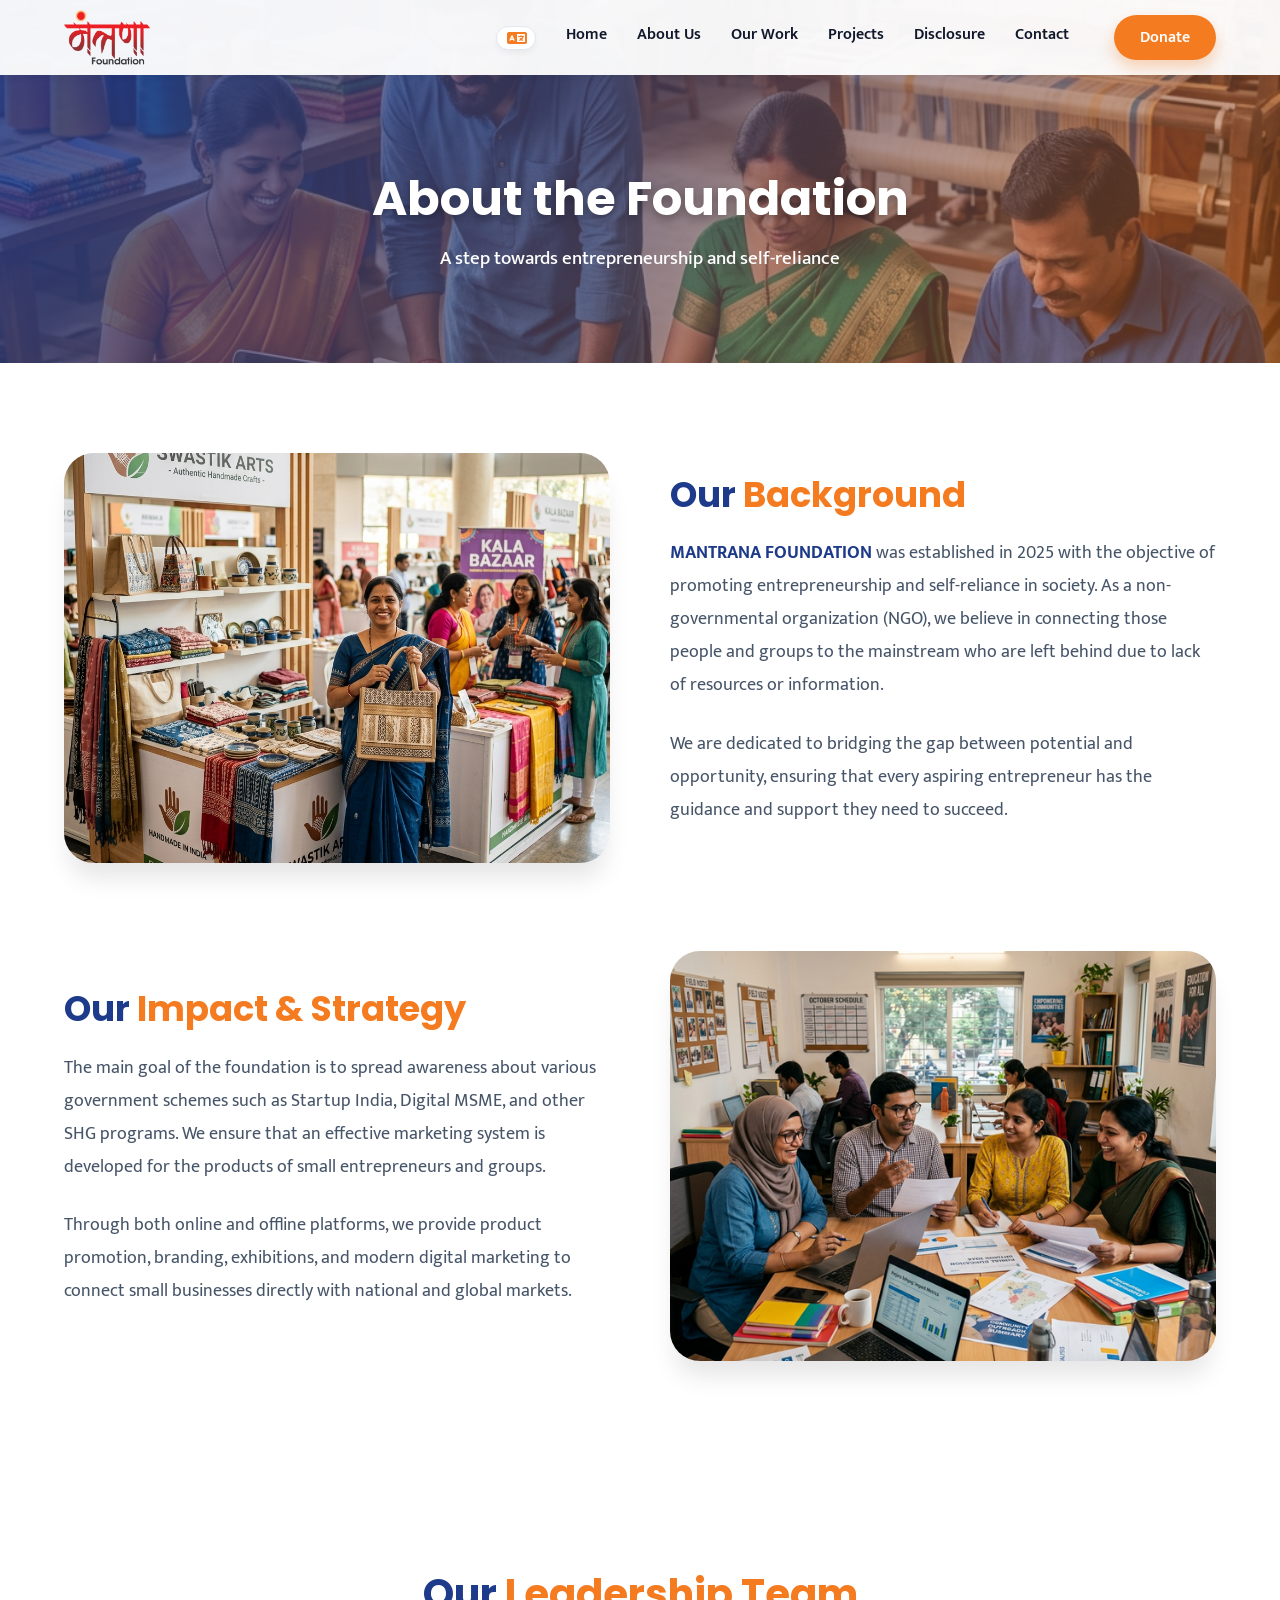
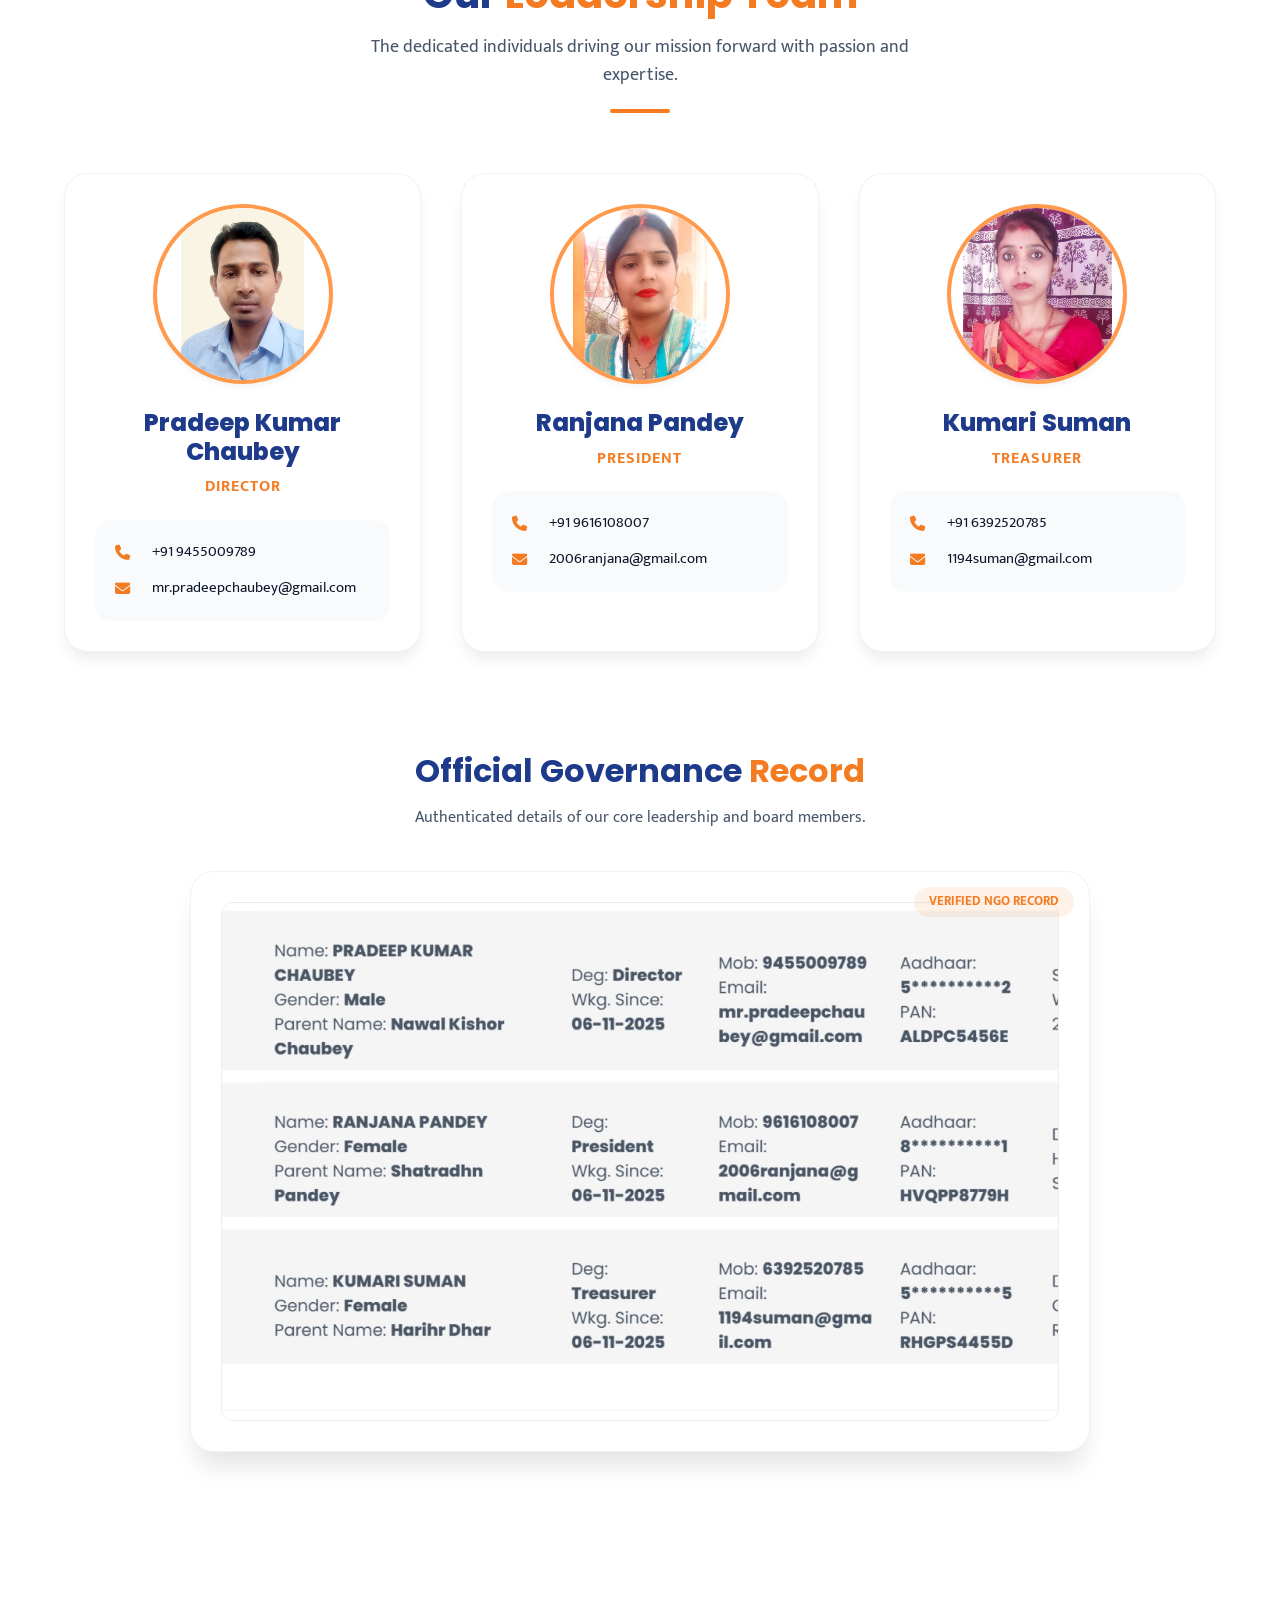
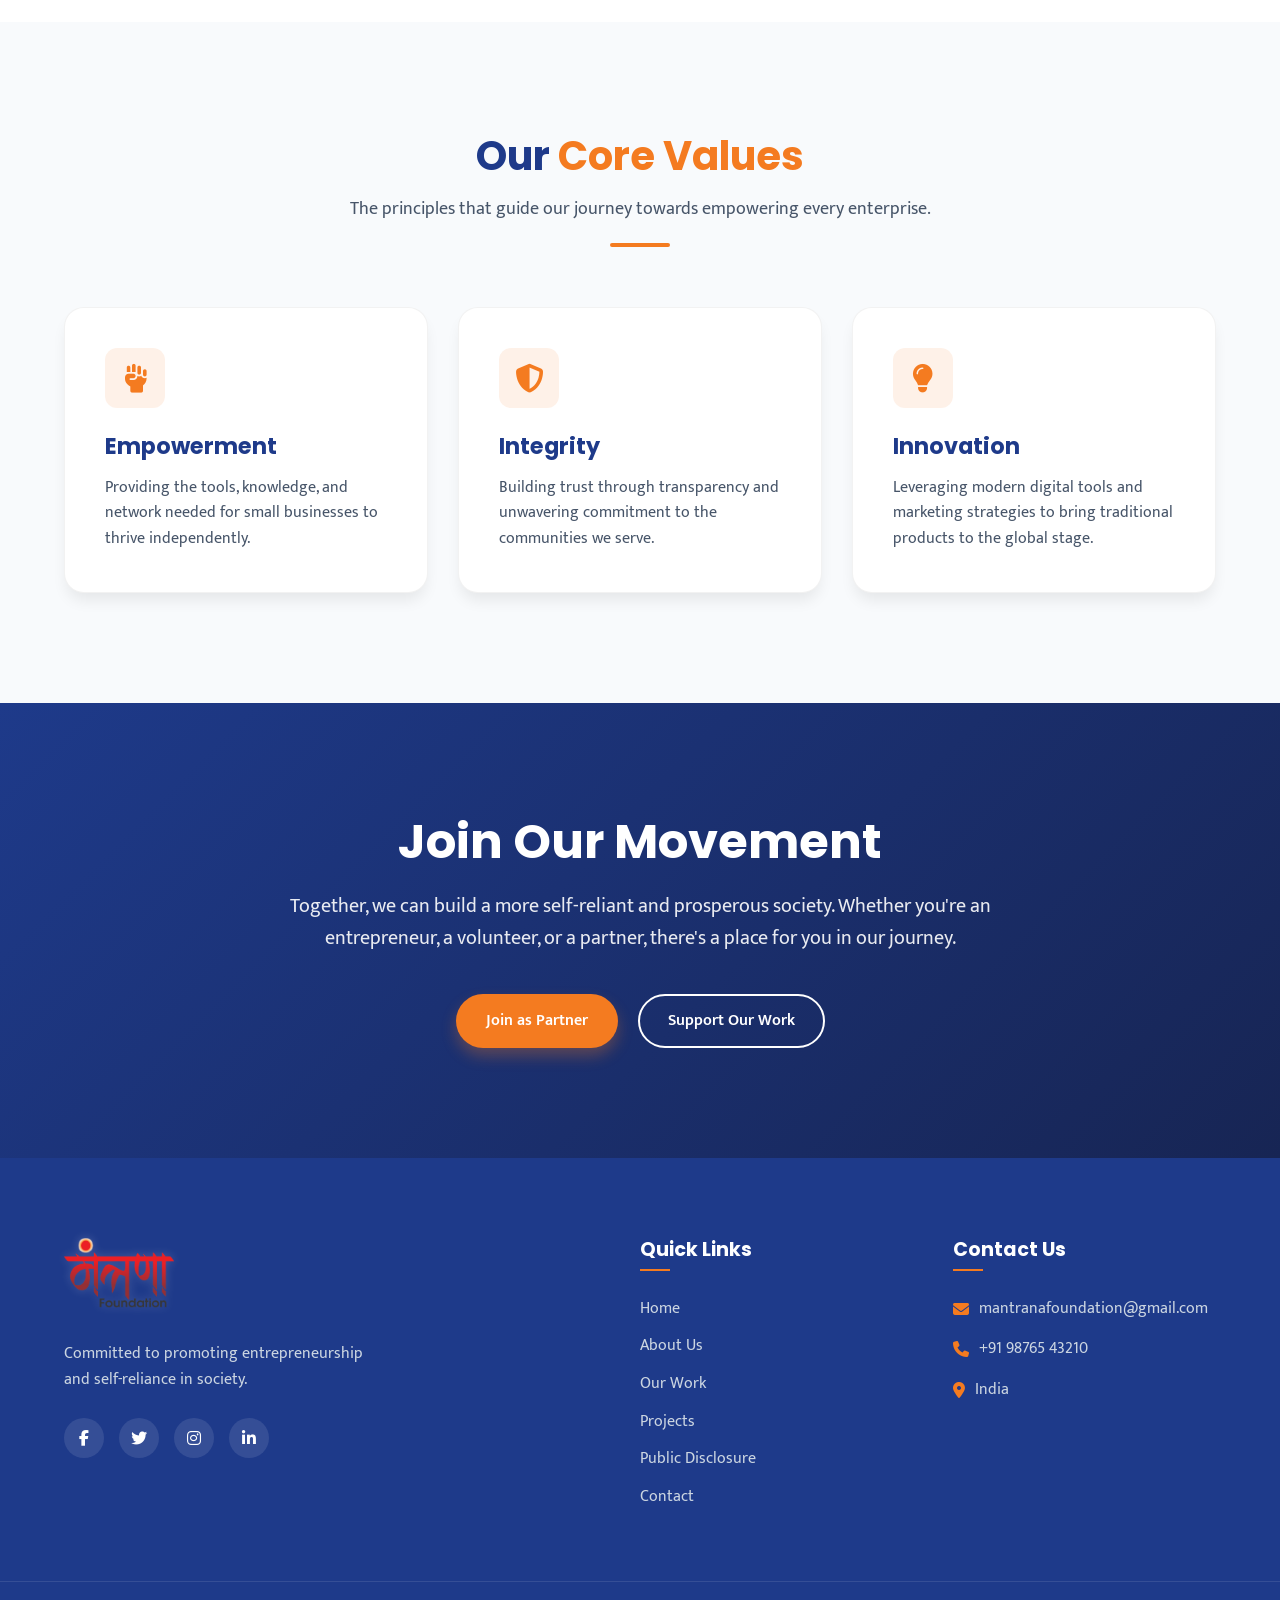
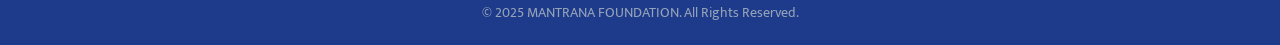
==== commit 74e3141a: "Merge branch 'main' of https://github.com/ankitsonu5/mantranafoundation" ====
--- a/about.html
+++ b/about.html
@@ -1,90 +1,93 @@
-<!DOCTYPE html>
+<!doctype html>
 <html lang="en">
-
-<head>
-    <meta charset="UTF-8">
-    <meta name="viewport" content="width=device-width, initial-scale=1.0">
+  <head>
+    <meta charset="UTF-8" />
+    <meta name="viewport" content="width=device-width, initial-scale=1.0" />
     <title>About Us | MANTRANA FOUNDATION</title>
     <link
-        href="https://fonts.googleapis.com/css2?family=Mukta:wght@300;400;500;600;700&family=Poppins:wght@400;500;600;700&display=swap"
-        rel="stylesheet">
-    <link rel="stylesheet" href="https://cdnjs.cloudflare.com/ajax/libs/font-awesome/6.4.0/css/all.min.css">
-    <link rel="stylesheet" href="styles.css">
+      href="https://fonts.googleapis.com/css2?family=Mukta:wght@300;400;500;600;700&family=Poppins:wght@400;500;600;700&display=swap"
+      rel="stylesheet"
+    />
+    <link
+      rel="stylesheet"
+      href="https://cdnjs.cloudflare.com/ajax/libs/font-awesome/6.4.0/css/all.min.css"
+    />
+    <link rel="stylesheet" href="styles.css" />
     <style>
-        .page-header {
-            padding: 160px 0 80px;
-            background: linear-gradient(135deg, #1E3A8A, #3B82F6);
-            color: white;
-            text-align: center;
+      .page-header {
+        padding: 160px 0 80px;
+        background: linear-gradient(135deg, #1e3a8a, #3b82f6);
+        color: white;
+        text-align: center;
+      }
+
+      .page-header h1 {
+        color: white;
+        font-size: 3rem;
+        margin-bottom: 15px;
+      }
+
+      .page-header p {
+        font-size: 1.2rem;
+        opacity: 0.9;
+      }
+
+      .about-section {
+        padding: 80px 0;
+      }
+
+      .about-grid {
+        display: grid;
+        grid-template-columns: 1fr 1fr;
+        gap: 60px;
+        align-items: center;
+      }
+
+      .about-content {
+        font-size: 1.15rem;
+        color: var(--text-muted);
+        line-height: 1.8;
+      }
+
+      .about-content p {
+        margin-bottom: 25px;
+      }
+
+      .about-content strong {
+        color: var(--secondary);
+      }
+
+      .about-image-container {
+        width: 100%;
+      }
+
+      .about-real-image {
+        width: 100%;
+        height: auto;
+        border-radius: 20px;
+        box-shadow: var(--shadow-lg);
+        object-fit: cover;
+        aspect-ratio: 4/3;
+      }
+
+      @media (max-width: 992px) {
+        .about-grid {
+          grid-template-columns: 1fr;
         }
 
-        .page-header h1 {
-            color: white;
-            font-size: 3rem;
-            margin-bottom: 15px;
+        .about-image-container {
+          order: -1;
         }
-
-        .page-header p {
-            font-size: 1.2rem;
-            opacity: 0.9;
-        }
-
-        .about-section {
-            padding: 80px 0;
-        }
-
-        .about-grid {
-            display: grid;
-            grid-template-columns: 1fr 1fr;
-            gap: 60px;
-            align-items: center;
-        }
-
-        .about-content {
-            font-size: 1.15rem;
-            color: var(--text-muted);
-            line-height: 1.8;
-        }
-
-        .about-content p {
-            margin-bottom: 25px;
-        }
-
-        .about-content strong {
-            color: var(--secondary);
-        }
-
-        .about-image-container {
-            width: 100%;
-        }
-
-        .about-real-image {
-            width: 100%;
-            height: auto;
-            border-radius: 20px;
-            box-shadow: var(--shadow-lg);
-            object-fit: cover;
-            aspect-ratio: 4/3;
-        }
-
-        @media (max-width: 992px) {
-            .about-grid {
-                grid-template-columns: 1fr;
-            }
-
-            .about-image-container {
-                order: -1;
-            }
-        }
-
-        .navbar {
-            background: rgba(255, 255, 255, 0.95);
-            box-shadow: var(--shadow-sm);
-        }
+      }
+
+      .navbar {
+        background: rgba(255, 255, 255, 0.95);
+        box-shadow: var(--shadow-sm);
+      }
     </style>
-</head>
-
-<body>
+  </head>
+
+  <body>
     <nav class="navbar scrolled">
         <div class="container nav-container">
             <a href="index.html" class="logo">
@@ -92,46 +95,14 @@
                     class="logo-img">
             </a>
             <div class="nav-links">
-                <div class="premium-translate" id="premiumTranslate">
-                    <button class="translate-btn" id="translateBtn">
-                        TRANSLATE <i class="fas fa-chevron-up"></i>
-                    </button>
-                    <div class="translate-dropdown" id="translateDropdown">
-                        <div class="translate-header">
-                            <h3>Select Language</h3>
-                            <p>INSTANT PAGE TRANSLATION</p>
-                        </div>
-                        <div class="translate-list" id="languageList">
-                            <div class="translate-item active" data-lang="en">
-                                <span class="dot"></span> English
-                            </div>
-                            <div class="translate-item" data-lang="as">
-                                <span class="dot"></span> Assamese
-                            </div>
-                            <div class="translate-item" data-lang="hi">
-                                <span class="dot"></span> Awadhi
-                            </div>
-                            <div class="translate-item" data-lang="hi">
-                                <span class="dot"></span> Bodo
-                            </div>
-                            <div class="translate-item" data-lang="bn">
-                                <span class="dot"></span> Bengali
-                            </div>
-                            <div class="translate-item" data-lang="hi">
-                                <span class="dot"></span> Bhojpuri
-                            </div>
-                            <div class="translate-item" data-lang="hi">
-                                <span class="dot"></span> Hindi
-                            </div>
-                        </div>
-                    </div>
+                <div class="lang-selector">
+                    <span class="lang-label"><i class="fa-solid fa-language"></i></span>
+                    <div id="google_translate_element"></div>
                 </div>
-                <div id="google_translate_element"></div>
                 <a href="index.html" class="nav-link">Home</a>
                 <a href="about.html" class="nav-link active">About Us</a>
                 <a href="services.html" class="nav-link">Our Work</a>
                 <a href="projects.html" class="nav-link">Projects</a>
-                <a href="crowdfund.html" class="nav-link">Crowdfunding</a>
                 <a href="disclosure.html" class="nav-link">Disclosure</a>
                 <a href="contact.html" class="nav-link">Contact</a>
                 <a href="donate.html" class="btn btn-primary nav-donate-btn">Donate</a>
@@ -140,207 +111,355 @@
         </div>
     </nav>
 
-    <header class="page-header"
-        style="background: url('assets/about_hero.png') center/cover no-repeat; position: relative;">
-        <div
-            style="position: absolute; top: 0; left: 0; width: 100%; height: 100%; background: linear-gradient(135deg, rgba(30, 58, 138, 0.9), rgba(244, 123, 32, 0.4));">
-        </div>
-        <div class="container" style="position: relative; z-index: 2;">
-            <h1 style="color: white; text-shadow: 0 4px 10px rgba(0,0,0,0.3);">About the Foundation</h1>
-            <p style="color: white; opacity: 1; font-weight: 500;">A step towards entrepreneurship and self-reliance</p>
-        </div>
+    <header
+      class="page-header"
+      style="
+        background: url(&quot;assets/about_hero.png&quot;) center/cover
+          no-repeat;
+        position: relative;
+      "
+    >
+      <div
+        style="
+          position: absolute;
+          top: 0;
+          left: 0;
+          width: 100%;
+          height: 100%;
+          background: linear-gradient(
+            135deg,
+            rgba(30, 58, 138, 0.9),
+            rgba(244, 123, 32, 0.4)
+          );
+        "
+      ></div>
+      <div class="container" style="position: relative; z-index: 2">
+        <h1 style="color: white; text-shadow: 0 4px 10px rgba(0, 0, 0, 0.3)">
+          About the Foundation
+        </h1>
+        <p style="color: white; opacity: 1; font-weight: 500">
+          A step towards entrepreneurship and self-reliance
+        </p>
+      </div>
     </header>
 
     <!-- Stats Section -->
-    <section class="stats-section" style="display: none;">
-        <div class="container stats-grid">
-            <div class="stat-item">
-                <h3>500+</h3>
-                <p>Entrepreneurs Supported</p>
-            </div>
-            <div class="stat-item">
-                <h3>20+</h3>
-                <p>Govt Schemes Promoted</p>
-            </div>
-            <div class="stat-item">
-                <h3>50+</h3>
-                <p>SHG Groups Connected</p>
-            </div>
-            <div class="stat-item">
-                <h3>15+</h3>
-                <p>Exhibitions Organized</p>
-            </div>
-        </div>
+    <section class="stats-section" style="display: none">
+      <div class="container stats-grid">
+        <div class="stat-item">
+          <h3>500+</h3>
+          <p>Entrepreneurs Supported</p>
+        </div>
+        <div class="stat-item">
+          <h3>20+</h3>
+          <p>Govt Schemes Promoted</p>
+        </div>
+        <div class="stat-item">
+          <h3>50+</h3>
+          <p>SHG Groups Connected</p>
+        </div>
+        <div class="stat-item">
+          <h3>15+</h3>
+          <p>Exhibitions Organized</p>
+        </div>
+      </div>
     </section>
 
     <!-- Story section upgraded to Alternating Layout -->
     <section class="about-section">
-        <div class="container" style="display: flex; flex-direction: column; gap: 80px;">
-            
-            <!-- Division 1 -->
-            <div class="about-grid" style="align-items: center;">
-                <div class="about-image-container">
-                    <img src="assets/entrepreneurship_support.png" alt="Empowerment" class="about-real-image" style="width: 100%; border-radius: 30px; box-shadow: var(--shadow-lg);">
+      <div
+        class="container"
+        style="display: flex; flex-direction: column; gap: 80px"
+      >
+        <!-- Division 1 -->
+        <div class="about-grid" style="align-items: center">
+          <div class="about-image-container">
+            <img
+              src="assets/entrepreneurship_support.png"
+              alt="Empowerment"
+              class="about-real-image"
+              style="
+                width: 100%;
+                border-radius: 30px;
+                box-shadow: var(--shadow-lg);
+              "
+            />
+          </div>
+          <div class="about-content">
+            <h2
+              style="
+                color: var(--secondary);
+                margin-bottom: 20px;
+                font-size: 2.2rem;
+              "
+            >
+              Our <span class="text-primary">Background</span>
+            </h2>
+            <p>
+              <strong>MANTRANA FOUNDATION</strong> was established in 2025 with
+              the objective of promoting entrepreneurship and self-reliance in
+              society. As a non-governmental organization (NGO), we believe in
+              connecting those people and groups to the mainstream who are left
+              behind due to lack of resources or information.
+            </p>
+            <p>
+              We are dedicated to bridging the gap between potential and
+              opportunity, ensuring that every aspiring entrepreneur has the
+              guidance and support they need to succeed.
+            </p>
+          </div>
+        </div>
+
+        <!-- Division 2 -->
+        <div class="about-grid" style="align-items: center">
+          <div class="about-content" style="order: 2">
+            <h2
+              style="
+                color: var(--secondary);
+                margin-bottom: 20px;
+                font-size: 2.2rem;
+              "
+            >
+              Our <span class="text-primary">Impact & Strategy</span>
+            </h2>
+            <p>
+              The main goal of the foundation is to spread awareness about
+              various government schemes such as Startup India, Digital MSME,
+              and other SHG programs. We ensure that an effective marketing
+              system is developed for the products of small entrepreneurs and
+              groups.
+            </p>
+            <p>
+              Through both online and offline platforms, we provide product
+              promotion, branding, exhibitions, and modern digital marketing to
+              connect small businesses directly with national and global
+              markets.
+            </p>
+
+            <div class="vision-card" style="display: none">
+              <div class="vision-header">
+                <div class="vision-icon-wrapper">
+                  <i class="fas fa-eye"></i>
                 </div>
-                <div class="about-content">
-                    <h2 style="color: var(--secondary); margin-bottom: 20px; font-size: 2.2rem;">Our <span class="text-primary">Background</span></h2>
-                    <p><strong>MANTRANA FOUNDATION</strong> was established in 2025 with the objective of promoting entrepreneurship and self-reliance in society. As a non-governmental organization (NGO), we believe in connecting those people and groups to the mainstream who are left behind due to lack of resources or information.</p>
-                    <p>We are dedicated to bridging the gap between potential and opportunity, ensuring that every aspiring entrepreneur has the guidance and support they need to succeed.</p>
-                </div>
-            </div>
-
-            <!-- Division 2 -->
-            <div class="about-grid" style="align-items: center;">
-                <div class="about-content" style="order: 2;">
-                    <h2 style="color: var(--secondary); margin-bottom: 20px; font-size: 2.2rem;">Our <span class="text-primary">Impact & Strategy</span></h2>
-                    <p>The main goal of the foundation is to spread awareness about various government schemes such as Startup India, Digital MSME, and other SHG programs. We ensure that an effective marketing system is developed for the products of small entrepreneurs and groups.</p>
-                    <p>Through both online and offline platforms, we provide product promotion, branding, exhibitions, and modern digital marketing to connect small businesses directly with national and global markets.</p>
-                    
-                    <div class="vision-card">
-                        <div class="vision-header">
-                            <div class="vision-icon-wrapper">
-                                <i class="fas fa-eye"></i>
-                            </div>
-                            <h3 class="vision-title">Our Vision & Resolve</h3>
-                        </div>
-                        <p class="vision-text">
-                            "We resolve to build a strong and self-reliant nation based on indigenous values—where our language, traditional attire, and local businesses become the basis of our identity and pride. So that India establishes itself as a leading nation with its unique identity on the global stage."
-                        </p>
-                    </div>
-                </div>
-                <div class="about-image-container" style="order: 1;">
-                    <img src="about-image.png" alt="Team Work" class="about-real-image" style="width: 100%; border-radius: 30px; box-shadow: var(--shadow-lg);">
-                </div>
-            </div>
-
-        </div>
+                <h3 class="vision-title">Our Vision & Resolve</h3>
+              </div>
+              <p class="vision-text">
+                "We resolve to build a strong and self-reliant nation based on
+                indigenous values—where our language, traditional attire, and
+                local businesses become the basis of our identity and pride. So
+                that India establishes itself as a leading nation with its
+                unique identity on the global stage."
+              </p>
+            </div>
+          </div>
+          <div class="about-image-container" style="order: 2">
+            <img
+              src="about-image.png"
+              alt="Team Work"
+              class="about-real-image"
+              style="
+                width: 100%;
+                border-radius: 30px;
+                box-shadow: var(--shadow-lg);
+              "
+            />
+          </div>
+        </div>
+      </div>
     </section>
 
     <!-- Our Team Section -->
     <section class="team-section">
-        <div class="container">
-            <div class="section-header text-center">
-                <h2 class="section-title">Our <span>Leadership Team</span></h2>
-                <p class="section-subtitle">The dedicated individuals driving our mission forward with passion and expertise.</p>
-                <div class="section-divider"></div>
-            </div>
-
-            <div class="team-grid">
-                <!-- Member 1: Director -->
-                <div class="team-card">
-                    <div class="team-img-wrapper">
-                        <img src="assets/pradeep.jpeg" alt="Pradeep Kumar Chaubey">
-                    </div>
-                    <h3 class="team-name">Pradeep Kumar Chaubey</h3>
-                    <span class="team-role">Director</span>
-                    <div class="team-info">
-                        <div class="team-info-item">
-                            <i class="fas fa-phone"></i>
-                            <span>+91 9455009789</span>
-                        </div>
-                        <div class="team-info-item">
-                            <i class="fas fa-envelope"></i>
-                            <span>mr.pradeepchaubey@gmail.com</span>
-                        </div>
-                    </div>
-                </div>
-
-                <!-- Member 2: President -->
-                <div class="team-card">
-                    <div class="team-img-wrapper">
-                        <img src="assets/ranjana.jpeg" alt="Ranjana Pandey">
-                    </div>
-                    <h3 class="team-name">Ranjana Pandey</h3>
-                    <span class="team-role">President</span>
-                    <div class="team-info">
-                        <div class="team-info-item">
-                            <i class="fas fa-phone"></i>
-                            <span>+91 9616108007</span>
-                        </div>
-                        <div class="team-info-item">
-                            <i class="fas fa-envelope"></i>
-                            <span>2006ranjana@gmail.com</span>
-                        </div>
-                    </div>
-                </div>
-
-                <!-- Member 3: Treasurer -->
-                <div class="team-card">
-                    <div class="team-img-wrapper">
-                        <img src="assets/suman.jpeg" alt="Kumari Suman">
-                    </div>
-                    <h3 class="team-name">Kumari Suman</h3>
-                    <span class="team-role">Treasurer</span>
-                    <div class="team-info">
-                        <div class="team-info-item">
-                            <i class="fas fa-phone"></i>
-                            <span>+91 6392520785</span>
-                        </div>
-                        <div class="team-info-item">
-                            <i class="fas fa-envelope"></i>
-                            <span>1194suman@gmail.com</span>
-                        </div>
-                    </div>
-                </div>
-            </div>
-
-            <div class="team-details-img-section section-header text-center" style="margin-top: 100px;">
-                <h3 style="color: var(--secondary); margin-bottom: 15px; font-size: 2rem;">Official Governance <span class="text-primary">Record</span></h3>
-                <p style="color: var(--text-muted); margin-bottom: 40px;">Authenticated details of our core leadership and board members.</p>
-                
-                <div class="official-doc-container" style="max-width: 900px; margin: 0 auto; background: var(--white); padding: 30px; border-radius: 24px; box-shadow: var(--shadow-lg); border: 1px solid rgba(0,0,0,0.05); position: relative;">
-                    <div style="position: absolute; top: 15px; right: 15px; background: rgba(244, 123, 32, 0.1); color: var(--primary); padding: 5px 15px; border-radius: 50px; font-size: 0.8rem; font-weight: 700; text-transform: uppercase;">
-                        Verified NGO Record
-                    </div>
-                    <img src="assets/details.jpeg" alt="Official Team Details" style="width: 100%; height: auto; border-radius: 12px; display: block; border: 1px solid #eee;">
-                </div>
-            </div>
-        </div>
+      <div class="container">
+        <div class="section-header text-center">
+          <h2 class="section-title">Our <span>Leadership Team</span></h2>
+          <p class="section-subtitle">
+            The dedicated individuals driving our mission forward with passion
+            and expertise.
+          </p>
+          <div class="section-divider"></div>
+        </div>
+
+        <div class="team-grid">
+          <!-- Member 1: Director -->
+          <div class="team-card">
+            <div class="team-img-wrapper">
+              <img src="assets/pradeep.jpeg" alt="Pradeep Kumar Chaubey" />
+            </div>
+            <h3 class="team-name">Pradeep Kumar Chaubey</h3>
+            <span class="team-role">Director</span>
+            <div class="team-info">
+              <div class="team-info-item">
+                <i class="fas fa-phone"></i>
+                <span>+91 9455009789</span>
+              </div>
+              <div class="team-info-item">
+                <i class="fas fa-envelope"></i>
+                <span>mr.pradeepchaubey@gmail.com</span>
+              </div>
+            </div>
+          </div>
+
+          <!-- Member 2: President -->
+          <div class="team-card">
+            <div class="team-img-wrapper">
+              <img src="assets/ranjana.jpeg" alt="Ranjana Pandey" />
+            </div>
+            <h3 class="team-name">Ranjana Pandey</h3>
+            <span class="team-role">President</span>
+            <div class="team-info">
+              <div class="team-info-item">
+                <i class="fas fa-phone"></i>
+                <span>+91 9616108007</span>
+              </div>
+              <div class="team-info-item">
+                <i class="fas fa-envelope"></i>
+                <span>2006ranjana@gmail.com</span>
+              </div>
+            </div>
+          </div>
+
+          <!-- Member 3: Treasurer -->
+          <div class="team-card">
+            <div class="team-img-wrapper">
+              <img src="assets/suman.jpeg" alt="Kumari Suman" />
+            </div>
+            <h3 class="team-name">Kumari Suman</h3>
+            <span class="team-role">Treasurer</span>
+            <div class="team-info">
+              <div class="team-info-item">
+                <i class="fas fa-phone"></i>
+                <span>+91 6392520785</span>
+              </div>
+              <div class="team-info-item">
+                <i class="fas fa-envelope"></i>
+                <span>1194suman@gmail.com</span>
+              </div>
+            </div>
+          </div>
+        </div>
+
+        <div
+          class="team-details-img-section section-header text-center"
+          style="margin-top: 100px"
+        >
+          <h3
+            style="
+              color: var(--secondary);
+              margin-bottom: 15px;
+              font-size: 2rem;
+            "
+          >
+            Official Governance <span class="text-primary">Record</span>
+          </h3>
+          <p style="color: var(--text-muted); margin-bottom: 40px">
+            Authenticated details of our core leadership and board members.
+          </p>
+
+          <div
+            class="official-doc-container"
+            style="
+              max-width: 900px;
+              margin: 0 auto;
+              background: var(--white);
+              padding: 30px;
+              border-radius: 24px;
+              box-shadow: var(--shadow-lg);
+              border: 1px solid rgba(0, 0, 0, 0.05);
+              position: relative;
+            "
+          >
+            <div
+              style="
+                position: absolute;
+                top: 15px;
+                right: 15px;
+                background: rgba(244, 123, 32, 0.1);
+                color: var(--primary);
+                padding: 5px 15px;
+                border-radius: 50px;
+                font-size: 0.8rem;
+                font-weight: 700;
+                text-transform: uppercase;
+              "
+            >
+              Verified NGO Record
+            </div>
+            <img
+              src="assets/details.jpeg"
+              alt="Official Team Details"
+              style="
+                width: 100%;
+                height: auto;
+                border-radius: 12px;
+                display: block;
+                border: 1px solid #eee;
+              "
+            />
+          </div>
+        </div>
+      </div>
     </section>
 
     <!-- Core Values Section -->
     <section class="values-section bg-light">
-        <div class="container">
-            <div class="section-header text-center">
-                <h2 class="section-title">Our <span>Core Values</span></h2>
-                <p class="section-subtitle">The principles that guide our journey towards empowering every enterprise.
-                </p>
-                <div class="section-divider"></div>
-            </div>
-            <div class="values-grid">
-                <div class="value-card">
-                    <div class="value-icon"><i class="fas fa-hand-fist"></i></div>
-                    <h3>Empowerment</h3>
-                    <p>Providing the tools, knowledge, and network needed for small businesses to thrive independently.
-                    </p>
-                </div>
-                <div class="value-card">
-                    <div class="value-icon"><i class="fas fa-shield-halved"></i></div>
-                    <h3>Integrity</h3>
-                    <p>Building trust through transparency and unwavering commitment to the communities we serve.</p>
-                </div>
-                <div class="value-card">
-                    <div class="value-icon"><i class="fas fa-lightbulb"></i></div>
-                    <h3>Innovation</h3>
-                    <p>Leveraging modern digital tools and marketing strategies to bring traditional products to the
-                        global stage.</p>
-                </div>
-            </div>
-        </div>
+      <div class="container">
+        <div class="section-header text-center">
+          <h2 class="section-title">Our <span>Core Values</span></h2>
+          <p class="section-subtitle">
+            The principles that guide our journey towards empowering every
+            enterprise.
+          </p>
+          <div class="section-divider"></div>
+        </div>
+        <div class="values-grid">
+          <div class="value-card">
+            <div class="value-icon"><i class="fas fa-hand-fist"></i></div>
+            <h3>Empowerment</h3>
+            <p>
+              Providing the tools, knowledge, and network needed for small
+              businesses to thrive independently.
+            </p>
+          </div>
+          <div class="value-card">
+            <div class="value-icon"><i class="fas fa-shield-halved"></i></div>
+            <h3>Integrity</h3>
+            <p>
+              Building trust through transparency and unwavering commitment to
+              the communities we serve.
+            </p>
+          </div>
+          <div class="value-card">
+            <div class="value-icon"><i class="fas fa-lightbulb"></i></div>
+            <h3>Innovation</h3>
+            <p>
+              Leveraging modern digital tools and marketing strategies to bring
+              traditional products to the global stage.
+            </p>
+          </div>
+        </div>
+      </div>
     </section>
 
     <!-- CTA Section -->
     <section class="cta-section">
-        <div class="container cta-content">
-            <h2 class="cta-title">Join Our Movement</h2>
-            <p class="cta-text">Together, we can build a more self-reliant and prosperous society. Whether you're an
-                entrepreneur, a volunteer, or a partner, there's a place for you in our journey.</p>
-            <div class="cta-actions">
-                <a href="contact.html" class="btn btn-primary">Join as Partner</a>
-                <a href="donate.html" class="btn btn-outline" style="border-color: white; color: white;">Support Our
-                    Work</a>
-            </div>
-        </div>
+      <div class="container cta-content">
+        <h2 class="cta-title">Join Our Movement</h2>
+        <p class="cta-text">
+          Together, we can build a more self-reliant and prosperous society.
+          Whether you're an entrepreneur, a volunteer, or a partner, there's a
+          place for you in our journey.
+        </p>
+        <div class="cta-actions">
+          <a href="contact.html" class="btn btn-primary">Join as Partner</a>
+          <a
+            href="donate.html"
+            class="btn btn-outline"
+            style="border-color: white; color: white"
+            >Support Our Work</a
+          >
+        </div>
+      </div>
     </section>
 
     <!-- Footer -->
@@ -366,7 +485,6 @@
                     <li><a href="about.html">About Us</a></li>
                     <li><a href="services.html">Our Work</a></li>
                     <li><a href="projects.html">Projects</a></li>
-                    <li><a href="crowdfund.html">Crowdfunding</a></li>
                     <li><a href="disclosure.html">Public Disclosure</a></li>
                     <li><a href="contact.html">Contact</a></li>
                 </ul>
@@ -385,17 +503,21 @@
         </div>
     </footer>
     <script type="text/javascript">
-        function googleTranslateElementInit() {
-            new google.translate.TranslateElement({
-                pageLanguage: 'en',
-                includedLanguages: 'hi,bn,te,mr,ta,ur,gu,kn,or,ml,pa,as,en',
-                layout: google.translate.TranslateElement.InlineLayout.SIMPLE
-            }, 'google_translate_element');
-        }
+      function googleTranslateElementInit() {
+        new google.translate.TranslateElement(
+          {
+            pageLanguage: "en",
+            includedLanguages: "hi,bn,te,mr,ta,ur,gu,kn,or,ml,pa,as,en",
+            layout: google.translate.TranslateElement.InlineLayout.SIMPLE,
+          },
+          "google_translate_element",
+        );
+      }
     </script>
-    <script type="text/javascript"
-        src="https://translate.google.com/translate_a/element.js?cb=googleTranslateElementInit"></script>
+    <script
+      type="text/javascript"
+      src="https://translate.google.com/translate_a/element.js?cb=googleTranslateElementInit"
+    ></script>
     <script src="script.js"></script>
-</body>
-
-</html>+  </body>
+</html>
--- a/styles.css
+++ b/styles.css
@@ -1,65 +1,71 @@
 /* --- Base & Variables --- */
 :root {
-    --primary: #F47B20;
-    /* Vibrant Saffron */
-    --primary-light: #FF9A4D;
-    --primary-dark: #cc5c0c;
-    --secondary: #1E3A8A;
-    /* Deep Royal Blue */
-    --secondary-light: #3B82F6;
-    --text-dark: #0F172A;
-    --text-muted: #475569;
-    --bg-light: #F8FAFC;
-    --white: #FFFFFF;
-    --transition: all 0.3s cubic-bezier(0.25, 0.8, 0.25, 1);
-    --shadow-sm: 0 4px 6px -1px rgba(0, 0, 0, 0.05);
-    --shadow-md: 0 10px 15px -3px rgba(0, 0, 0, 0.08);
-    --shadow-lg: 0 20px 25px -5px rgba(0, 0, 0, 0.1);
+  --primary: #f47b20;
+  /* Vibrant Saffron */
+  --primary-light: #ff9a4d;
+  --primary-dark: #cc5c0c;
+  --secondary: #1e3a8a;
+  /* Deep Royal Blue */
+  --secondary-light: #3b82f6;
+  --text-dark: #0f172a;
+  --text-muted: #475569;
+  --bg-light: #f8fafc;
+  --white: #ffffff;
+  --transition: all 0.3s cubic-bezier(0.25, 0.8, 0.25, 1);
+  --shadow-sm: 0 4px 6px -1px rgba(0, 0, 0, 0.05);
+  --shadow-md: 0 10px 15px -3px rgba(0, 0, 0, 0.08);
+  --shadow-lg: 0 20px 25px -5px rgba(0, 0, 0, 0.1);
 }
 
 * {
-    margin: 0;
-    padding: 0;
-    box-sizing: border-box;
+  margin: 0;
+  padding: 0;
+  box-sizing: border-box;
+}
+
+.logo img {
+  height: 55px;
+  width: auto;
+  object-fit: contain;
 }
 
 html {
-    scroll-behavior: smooth;
+  scroll-behavior: smooth;
 }
 
 body {
-    font-family: 'Mukta', 'Poppins', sans-serif;
-    color: var(--text-dark);
-    background-color: var(--white);
-    line-height: 1.6;
-    overflow-x: hidden;
+  font-family: "Mukta", "Poppins", sans-serif;
+  color: var(--text-dark);
+  background-color: var(--white);
+  line-height: 1.6;
+  overflow-x: hidden;
 }
 
 a {
-    text-decoration: none;
-    color: inherit;
+  text-decoration: none;
+  color: inherit;
 }
 
 ul {
-    list-style: none;
+  list-style: none;
 }
 
 .container {
-    max-width: 1200px;
-    margin: 0 auto;
-    padding: 0 20px;
+  max-width: 1200px;
+  margin: 0 auto;
+  padding: 10px 24px;
 }
 
 .text-center {
-    text-align: center;
+  text-align: center;
 }
 
 .section {
-    padding: 80px 0;
+  padding: 80px 0;
 }
 
 .bg-light {
-    background-color: var(--bg-light);
+  background-color: var(--bg-light);
 }
 
 /* --- Utilities & Typography --- */
@@ -69,1485 +75,1591 @@
 h4,
 h5,
 h6 {
-    font-family: 'Poppins', 'Mukta', sans-serif;
-    font-weight: 700;
-    line-height: 1.2;
+  font-family: "Poppins", "Mukta", sans-serif;
+  font-weight: 700;
+  line-height: 1.2;
 }
 
 .btn {
-    display: inline-block;
-    padding: 12px 28px;
-    border-radius: 50px;
-    font-weight: 600;
-    font-size: 1rem;
-    cursor: pointer;
-    transition: var(--transition);
-    border: 2px solid transparent;
+  display: inline-block;
+  padding: 12px 28px;
+  border-radius: 50px;
+  font-weight: 600;
+  font-size: 1rem;
+  cursor: pointer;
+  transition: var(--transition);
+  border: 2px solid transparent;
 }
 
 .btn-primary {
-    background-color: var(--primary);
-    color: var(--white);
-    box-shadow: 0 8px 15px rgba(244, 123, 32, 0.3);
+  background-color: var(--primary);
+  color: var(--white);
+  box-shadow: 0 8px 15px rgba(244, 123, 32, 0.3);
 }
 
 .btn-primary:hover {
-    background-color: var(--primary-dark);
-    transform: translateY(-2px);
-    box-shadow: 0 12px 20px rgba(244, 123, 32, 0.4);
+  background-color: var(--primary-dark);
+  transform: translateY(-2px);
+  box-shadow: 0 12px 20px rgba(244, 123, 32, 0.4);
 }
 
 .btn-outline {
-    background-color: transparent;
-    border-color: var(--secondary);
-    color: var(--secondary);
+  background-color: transparent;
+  border-color: var(--secondary);
+  color: var(--secondary);
 }
 
 .btn-outline:hover {
-    background-color: var(--secondary);
-    color: var(--white);
-    transform: translateY(-2px);
+  background-color: var(--secondary);
+  color: var(--white);
+  transform: translateY(-2px);
 }
 
 .text-primary {
-    color: var(--primary);
+  color: var(--primary);
 }
 
 .text-secondary {
-    color: var(--secondary);
+  color: var(--secondary);
 }
 
 .text-xl {
-    font-size: 1.2rem;
+  font-size: 1.2rem;
 }
 
 /* --- Navbar --- */
 .navbar {
-    position: fixed;
-    top: 0;
-    left: 0;
-    width: 100%;
-    padding: 20px 0;
-    z-index: 1000;
-    transition: var(--transition);
-    background: transparent;
+  position: fixed;
+  top: 0;
+  left: 0;
+  width: 100%;
+  padding: 0px 0;
+  z-index: 1000;
+  transition: var(--transition);
+  background: transparent;
 }
 
 .navbar.scrolled {
-    background: rgba(255, 255, 255, 0.95);
-    backdrop-filter: blur(10px);
-    padding: 15px 0;
-    box-shadow: var(--shadow-sm);
+  background: rgba(255, 255, 255, 0.95);
+  backdrop-filter: blur(10px);
+  padding: 8px 0;
+  box-shadow: var(--shadow-sm);
 }
 
 .nav-container {
-    display: flex;
-    justify-content: space-between;
-    align-items: center;
+  display: flex;
+  justify-content: space-between;
+  align-items: center;
 }
 
 .logo {
-    display: flex;
-    align-items: center;
-    gap: 10px;
-    transition: var(--transition);
+  display: flex;
+  align-items: center;
+  gap: 10px;
+  transition: var(--transition);
 }
 
 .logo-img {
-    height: 55px; /* Optimal height for navbar */
-    width: auto;
-    object-fit: contain;
-    transition: var(--transition);
+  height: 45px;
+  width: auto;
+  object-fit: contain;
+  transition: var(--transition);
 }
 
 .logo:hover .logo-img {
-    transform: scale(1.05);
+  transform: scale(1.05);
 }
 
 .nav-links {
-    display: flex;
-    gap: 30px;
+  display: flex;
+  align-items: center;
+  gap: 30px;
 }
 
 .nav-link {
-    font-weight: 600;
-    color: var(--text-dark);
-    position: relative;
-    padding-bottom: 5px;
+  font-weight: 600;
+  color: var(--text-dark);
+  position: relative;
+  padding-bottom: 5px;
 }
 
 .nav-donate-btn {
-    padding: 8px 24px !important;
-    margin-left: 15px;
+  padding: 8px 24px !important;
+  margin-left: 15px;
 }
 
 .nav-link::after {
-    content: '';
-    position: absolute;
-    bottom: 0;
-    left: 0;
-    width: 0;
-    height: 2px;
-    background-color: var(--primary);
-    transition: var(--transition);
+  content: "";
+  position: absolute;
+  bottom: 0;
+  left: 0;
+  width: 0;
+  height: 2px;
+  background-color: var(--primary);
+  transition: var(--transition);
 }
 
 .nav-link:hover::after {
-    width: 100%;
+  width: 100%;
 }
 
 .navbar.scrolled .logo,
 .navbar.scrolled .nav-link {
-    color: var(--text-dark);
+  color: var(--text-dark);
 }
 
 .menu-btn {
-    display: none;
-    font-size: 1.5rem;
-    background: none;
-    border: none;
-    color: var(--text-dark);
-    cursor: pointer;
+  display: none;
+  font-size: 1.5rem;
+  background: none;
+  border: none;
+  color: var(--text-dark);
+  cursor: pointer;
 }
 
 /* --- Hero Section --- */
 .hero {
-    position: relative;
-    padding: 160px 0 100px;
-    min-height: 100vh;
-    display: flex;
-    align-items: center;
-    background: linear-gradient(135deg, #F8FAFC 0%, #E2E8F0 100%);
-    overflow: hidden;
+  position: relative;
+  padding: 160px 0 100px;
+  min-height: 100vh;
+  display: flex;
+  align-items: center;
+  background: linear-gradient(135deg, #f8fafc 0%, #e2e8f0 100%);
+  overflow: hidden;
 }
 
 .hero-shapes .shape {
-    position: absolute;
-    border-radius: 50%;
-    filter: blur(60px);
-    z-index: 0;
-    opacity: 0.6;
+  position: absolute;
+  border-radius: 50%;
+  filter: blur(60px);
+  z-index: 0;
+  opacity: 0.6;
 }
 
 .shape-1 {
-    top: -10%;
-    left: -10%;
-    width: 400px;
-    height: 400px;
-    background: var(--primary-light);
+  top: -10%;
+  left: -10%;
+  width: 400px;
+  height: 400px;
+  background: var(--primary-light);
 }
 
 .shape-2 {
-    bottom: 10%;
-    right: -5%;
-    width: 350px;
-    height: 350px;
-    background: var(--secondary-light);
-    opacity: 0.4;
+  bottom: 10%;
+  right: -5%;
+  width: 350px;
+  height: 350px;
+  background: var(--secondary-light);
+  opacity: 0.4;
 }
 
 .hero-container {
-    position: relative;
-    z-index: 1;
-    display: grid;
-    grid-template-columns: 1fr 1fr;
-    gap: 50px;
-    align-items: center;
+  position: relative;
+  z-index: 1;
+  display: grid;
+  grid-template-columns: 1fr 1fr;
+  gap: 50px;
+  align-items: center;
 }
 
 .badge {
-    display: inline-block;
-    padding: 6px 16px;
-    background: rgba(30, 58, 138, 0.1);
-    color: var(--secondary);
-    border-radius: 50px;
-    font-weight: 600;
-    font-size: 0.9rem;
-    margin-bottom: 20px;
-    border: 1px solid rgba(30, 58, 138, 0.2);
+  display: inline-block;
+  padding: 6px 16px;
+  background: rgba(30, 58, 138, 0.1);
+  color: var(--secondary);
+  border-radius: 50px;
+  font-weight: 600;
+  font-size: 0.9rem;
+  margin-bottom: 20px;
+  border: 1px solid rgba(30, 58, 138, 0.2);
 }
 
 .hero-title {
-    font-size: 3.5rem;
-    color: var(--text-dark);
-    margin-bottom: 20px;
+  font-size: 3.5rem;
+  color: var(--text-dark);
+  margin-bottom: 20px;
 }
 
 .hero-title span {
-    color: var(--primary);
+  color: var(--primary);
 }
 
 .hero-subtitle {
-    font-size: 1.15rem;
-    color: var(--text-muted);
-    margin-bottom: 30px;
-    max-width: 90%;
+  font-size: 1.15rem;
+  color: var(--text-muted);
+  margin-bottom: 30px;
+  max-width: 90%;
 }
 
 .hero-actions {
-    display: flex;
-    gap: 15px;
+  display: flex;
+  gap: 15px;
 }
 
 .hero-actions .btn i {
-    margin-left: 8px;
+  margin-left: 8px;
 }
 
 .hero-image {
-    position: relative;
+  position: relative;
 }
 
 .hero-img-wrapper {
-    position: relative;
-    width: 100%;
-    height: 450px;
-    display: flex;
-    justify-content: center;
-    align-items: center;
+  position: relative;
+  width: 100%;
+  height: 450px;
+  display: flex;
+  justify-content: center;
+  align-items: center;
 }
 
 .hero-img-container {
-    position: relative;
-    width: 100%;
-    max-width: 500px;
-    margin: 0 auto;
+  position: relative;
+  width: 100%;
+  max-width: 500px;
+  margin: 0 auto;
 }
 
 .hero-real-image {
-    width: 100%;
-    height: auto;
-    border-radius: 20px;
-    box-shadow: var(--shadow-lg);
-    display: block;
-    object-fit: cover;
-    aspect-ratio: 4/5;
+  width: 100%;
+  height: auto;
+  border-radius: 20px;
+  box-shadow: var(--shadow-lg);
+  display: block;
+  object-fit: cover;
+  aspect-ratio: 4/5;
 }
 
 .image-overlay-card {
-    position: absolute;
-    animation: pulseFloat 5s ease-in-out infinite;
-    z-index: 2;
+  position: absolute;
+  animation: pulseFloat 5s ease-in-out infinite;
+  z-index: 2;
 }
 
 @keyframes float {
-
-    0%,
-    100% {
-        transform: rotate(45deg) translateY(0);
-    }
-
-    50% {
-        transform: rotate(45deg) translateY(-15px);
-    }
+  0%,
+  100% {
+    transform: rotate(45deg) translateY(0);
+  }
+
+  50% {
+    transform: rotate(45deg) translateY(-15px);
+  }
 }
 
 .glass-card {
-    background: rgba(255, 255, 255, 0.85);
-    backdrop-filter: blur(12px);
-    border: 1px solid rgba(255, 255, 255, 0.5);
-    padding: 15px 20px;
-    border-radius: 12px;
-    box-shadow: var(--shadow-md);
-    display: flex;
-    align-items: center;
-    gap: 12px;
-    font-weight: 600;
+  background: rgba(255, 255, 255, 0.85);
+  backdrop-filter: blur(12px);
+  border: 1px solid rgba(255, 255, 255, 0.5);
+  padding: 15px 20px;
+  border-radius: 12px;
+  box-shadow: var(--shadow-md);
+  display: flex;
+  align-items: center;
+  gap: 12px;
+  font-weight: 600;
 }
 
 .floating-card {
-    position: absolute;
-    animation: pulseFloat 5s ease-in-out infinite;
+  position: absolute;
+  animation: pulseFloat 5s ease-in-out infinite;
 }
 
 .floating-card i {
-    font-size: 1.5rem;
+  font-size: 1.5rem;
 }
 
 .top-right {
-    top: 20px;
-    right: 0;
-    animation-delay: 1s;
+  top: 20px;
+  right: 0;
+  animation-delay: 1s;
 }
 
 .bottom-left {
-    bottom: 30px;
-    left: 0;
-    animation-delay: 2s;
+  bottom: 30px;
+  left: 0;
+  animation-delay: 2s;
 }
 
 @keyframes pulseFloat {
-
-    0%,
-    100% {
-        transform: translateY(0);
-    }
-
-    50% {
-        transform: translateY(-10px);
-    }
+  0%,
+  100% {
+    transform: translateY(0);
+  }
+
+  50% {
+    transform: translateY(-10px);
+  }
 }
 
 /* --- Section Headers --- */
 .section-header {
-    margin-bottom: 60px;
+  margin-bottom: 60px;
 }
 
 .section-title {
-    font-size: 2.5rem;
-    color: var(--secondary);
-    margin-bottom: 15px;
+  font-size: 2.5rem;
+  color: var(--secondary);
+  margin-bottom: 15px;
 }
 
 .section-title span {
-    color: var(--primary);
+  color: var(--primary);
 }
 
 .section-subtitle {
-    font-size: 1.1rem;
-    color: var(--text-muted);
-    max-width: 600px;
-    margin: 0 auto;
+  font-size: 1.1rem;
+  color: var(--text-muted);
+  max-width: 600px;
+  margin: 0 auto;
 }
 
 .section-divider {
-    height: 4px;
-    width: 60px;
-    background: var(--primary);
-    margin: 20px auto 0;
-    border-radius: 2px;
+  height: 4px;
+  width: 60px;
+  background: var(--primary);
+  margin: 20px auto 0;
+  border-radius: 2px;
 }
 
 /* --- Mission Section --- */
 .mission-grid {
-    display: grid;
-    grid-template-columns: 1fr 1fr;
-    gap: 60px;
-    align-items: center;
+  display: grid;
+  grid-template-columns: 1fr 1fr;
+  gap: 60px;
+  align-items: center;
 }
 
 .mission-image-container {
-    position: relative;
-    width: 100%;
+  position: relative;
+  width: 100%;
 }
 
 .mission-real-image {
-    width: 100%;
-    height: auto;
-    border-radius: 24px;
-    box-shadow: var(--shadow-lg);
-    object-fit: cover;
-    aspect-ratio: 4/3;
-    display: block;
+  width: 100%;
+  height: auto;
+  border-radius: 24px;
+  box-shadow: var(--shadow-lg);
+  object-fit: cover;
+  aspect-ratio: 4/3;
+  display: block;
 }
 
 .mission-highlight-card {
-    position: absolute;
-    bottom: -20px;
-    right: -20px;
-    max-width: 250px;
-    z-index: 2;
-    background: rgba(255, 255, 255, 0.9);
-}
-
-
-
-
+  position: absolute;
+  bottom: -20px;
+  right: -20px;
+  max-width: 250px;
+  z-index: 2;
+  background: rgba(255, 255, 255, 0.9);
+}
 
 .mission-text {
-    margin-bottom: 30px;
-    color: var(--text-muted);
+  margin-bottom: 30px;
+  color: var(--text-muted);
 }
 
 .mission-list li {
-    display: flex;
-    gap: 20px;
-    margin-bottom: 25px;
-    background: var(--white);
-    padding: 20px;
-    border-radius: 12px;
-    box-shadow: var(--shadow-sm);
-    transition: var(--transition);
-    border-left: 4px solid transparent;
+  display: flex;
+  gap: 20px;
+  margin-bottom: 25px;
+  background: var(--white);
+  padding: 20px;
+  border-radius: 12px;
+  box-shadow: var(--shadow-sm);
+  transition: var(--transition);
+  border-left: 4px solid transparent;
 }
 
 .mission-list li:hover {
-    transform: translateX(10px);
-    border-left-color: var(--primary);
-    box-shadow: var(--shadow-md);
+  transform: translateX(10px);
+  border-left-color: var(--primary);
+  box-shadow: var(--shadow-md);
 }
 
 .list-icon {
-    width: 40px;
-    height: 40px;
-    background: rgba(244, 123, 32, 0.1);
-    color: var(--primary);
-    border-radius: 50%;
-    display: flex;
-    justify-content: center;
-    align-items: center;
-    flex-shrink: 0;
+  width: 40px;
+  height: 40px;
+  background: rgba(244, 123, 32, 0.1);
+  color: var(--primary);
+  border-radius: 50%;
+  display: flex;
+  justify-content: center;
+  align-items: center;
+  flex-shrink: 0;
 }
 
 .list-text strong {
-    display: block;
-    font-size: 1.1rem;
-    margin-bottom: 5px;
-    color: var(--secondary);
+  display: block;
+  font-size: 1.1rem;
+  margin-bottom: 5px;
+  color: var(--secondary);
 }
 
 .list-text span {
-    color: var(--text-muted);
-    font-size: 0.95rem;
+  color: var(--text-muted);
+  font-size: 0.95rem;
 }
 
 /* --- Services Section --- */
 .services-grid {
-    display: grid;
-    grid-template-columns: repeat(auto-fit, minmax(250px, 1fr));
+  display: grid;
+  grid-template-columns: repeat(auto-fit, minmax(250px, 1fr));
+  gap: 30px;
+}
+
+.service-card {
+  background: var(--white);
+  padding: 40px 30px;
+  border-radius: 16px;
+  text-align: center;
+  box-shadow: var(--shadow-md);
+  transition: var(--transition);
+  border-bottom: 4px solid transparent;
+}
+
+.service-card:hover {
+  transform: translateY(-10px);
+  box-shadow: var(--shadow-lg);
+  border-bottom-color: var(--primary);
+}
+
+.service-icon {
+  width: 80px;
+  height: 80px;
+  border-radius: 20px;
+  display: flex;
+  justify-content: center;
+  align-items: center;
+  margin: 0 auto 25px;
+  font-size: 2rem;
+  transition: var(--transition);
+}
+
+.wrapper-1 {
+  background: rgba(244, 123, 32, 0.1);
+  color: #f47b20;
+}
+
+.wrapper-2 {
+  background: rgba(59, 130, 246, 0.1);
+  color: #3b82f6;
+}
+
+.wrapper-3 {
+  background: rgba(16, 185, 129, 0.1);
+  color: #10b981;
+}
+
+.wrapper-4 {
+  background: rgba(139, 92, 246, 0.1);
+  color: #8b5cf6;
+}
+
+.service-card:hover .service-icon {
+  transform: scale(1.1) rotate(5deg);
+}
+
+.service-title {
+  font-size: 1.4rem;
+  margin-bottom: 15px;
+  color: var(--secondary);
+}
+
+.service-desc {
+  color: var(--text-muted);
+}
+
+/* --- WhatsApp QR Section --- */
+.qr-community {
+  padding: 80px 0;
+  background: linear-gradient(135deg, #ecfdf5 0%, #f8fafc 100%);
+}
+
+.qr-community-card {
+  display: grid;
+  grid-template-columns: 1.2fr 0.8fr;
+  gap: 36px;
+  align-items: start;
+  background: var(--white);
+  border-radius: 28px;
+  padding: 36px;
+  box-shadow: var(--shadow-lg);
+}
+
+.qr-community-copy .badge {
+  background: rgba(34, 197, 94, 0.12);
+  color: #15803d;
+  border-color: rgba(34, 197, 94, 0.18);
+}
+
+.qr-community-title {
+  font-size: 2.3rem;
+  color: var(--secondary);
+  margin-bottom: 16px;
+}
+
+.qr-community-text {
+  color: var(--text-muted);
+  font-size: 1.05rem;
+  margin-bottom: 22px;
+  max-width: 560px;
+}
+
+.qr-community-points {
+  display: grid;
+  gap: 14px;
+  margin-bottom: 28px;
+}
+
+.qr-community-points li {
+  display: flex;
+  align-items: center;
+  gap: 12px;
+  color: var(--text-dark);
+  font-weight: 600;
+}
+
+.qr-community-points i {
+  width: 36px;
+  height: 36px;
+  border-radius: 50%;
+  display: flex;
+  align-items: center;
+  justify-content: center;
+  background: rgba(34, 197, 94, 0.12);
+  color: #16a34a;
+  flex-shrink: 0;
+}
+
+.qr-community-actions {
+  display: flex;
+  gap: 14px;
+  flex-wrap: wrap;
+}
+
+.qr-preview {
+  background: #ffffff;
+  border: 1px solid #e2e8f0;
+  border-radius: 28px;
+  padding: 12px;
+  text-align: center;
+  width: 100%;
+  max-width: 380px;
+  justify-self: center;
+  align-self: start;
+  box-shadow: var(--shadow-md);
+}
+
+.qr-preview img {
+  width: 100%;
+  max-width: none;
+  height: auto;
+  border-radius: 20px;
+  display: block;
+  margin: 0 auto 12px;
+}
+
+.qr-preview-label {
+  color: var(--text-muted);
+  font-size: 0.9rem;
+  font-weight: 600;
+}
+
+/* --- Footer --- */
+.footer {
+  background-color: var(--secondary);
+  color: var(--white);
+  padding: 70px 0 20px;
+}
+
+.footer-container {
+  display: grid;
+  grid-template-columns: 2fr 1fr 1fr;
+  gap: 50px;
+  margin-bottom: 50px;
+}
+
+.footer-logo {
+  margin-bottom: 25px;
+  display: inline-block;
+}
+
+.footer-logo .logo-img {
+  height: 70px; /* Slightly larger for footer */
+  filter: drop-shadow(0 0 5px rgba(255, 255, 255, 0.2));
+}
+
+.footer-desc {
+  color: #cbd5e1;
+  margin-bottom: 25px;
+  max-width: 300px;
+}
+
+.social-links {
+  display: flex;
+  gap: 15px;
+}
+
+.social-link {
+  width: 40px;
+  height: 40px;
+  background: rgba(255, 255, 255, 0.1);
+  display: flex;
+  justify-content: center;
+  align-items: center;
+  border-radius: 50%;
+  color: var(--white);
+  transition: var(--transition);
+}
+
+.social-link:hover {
+  background: var(--primary);
+  transform: translateY(-3px);
+}
+
+.footer-title {
+  font-size: 1.2rem;
+  margin-bottom: 25px;
+  position: relative;
+  padding-bottom: 10px;
+}
+
+.footer-title::after {
+  content: "";
+  position: absolute;
+  bottom: 0;
+  left: 0;
+  width: 30px;
+  height: 2px;
+  background: var(--primary);
+}
+
+.footer-links ul li {
+  margin-bottom: 12px;
+}
+
+.footer-links ul li a {
+  color: #cbd5e1;
+  transition: var(--transition);
+}
+
+.footer-links ul li a:hover {
+  color: var(--primary);
+  padding-left: 5px;
+}
+
+.footer-contact ul li {
+  margin-bottom: 15px;
+  display: flex;
+  align-items: center;
+  gap: 10px;
+  color: #cbd5e1;
+}
+
+.footer-contact ul li i {
+  color: var(--primary);
+}
+
+.footer-bottom {
+  text-align: center;
+  padding-top: 20px;
+  border-top: 1px solid rgba(255, 255, 255, 0.1);
+  color: #94a3b8;
+  font-size: 0.9rem;
+}
+
+/* --- Page Hero (Inner Pages) --- */
+.page-hero {
+  position: relative;
+  padding: 160px 0 80px;
+  background: linear-gradient(135deg, #0f172a 0%, #1e3a8a 60%, #3b82f6 100%);
+  overflow: hidden;
+  text-align: center;
+}
+
+.page-hero-shapes .shape {
+  position: absolute;
+  border-radius: 50%;
+  filter: blur(80px);
+  opacity: 0.3;
+}
+
+.page-hero .shape-1 {
+  top: -20%;
+  left: -10%;
+  width: 400px;
+  height: 400px;
+  background: var(--primary);
+}
+
+.page-hero .shape-2 {
+  bottom: -10%;
+  right: -5%;
+  width: 350px;
+  height: 350px;
+  background: var(--secondary-light);
+}
+
+.page-hero-content {
+  position: relative;
+  z-index: 1;
+}
+
+.page-hero .badge {
+  background: rgba(244, 123, 32, 0.2);
+  color: var(--primary-light);
+  border-color: rgba(244, 123, 32, 0.3);
+}
+
+.page-hero-title {
+  font-size: 3rem;
+  color: var(--white);
+  margin-bottom: 20px;
+}
+
+.page-hero-title span {
+  color: var(--primary);
+}
+
+.page-hero-subtitle {
+  font-size: 1.15rem;
+  color: #cbd5e1;
+  max-width: 650px;
+  margin: 0 auto;
+}
+
+/* --- Disclosure Section --- */
+.disclosure-section {
+  padding: 80px 0;
+}
+
+.documents-grid {
+  display: flex;
+  flex-direction: column;
+  gap: 20px;
+  max-width: 800px;
+  margin: 0 auto;
+}
+
+.document-card {
+  background: var(--white);
+  border-radius: 16px;
+  padding: 28px;
+  box-shadow: var(--shadow-sm);
+  display: flex;
+  align-items: center;
+  gap: 20px;
+  transition: var(--transition);
+  border: 1px solid rgba(0, 0, 0, 0.04);
+  position: relative;
+  overflow: hidden;
+}
+
+.document-card::before {
+  content: "";
+  position: absolute;
+  top: 0;
+  left: 0;
+  width: 4px;
+  height: 100%;
+  background: var(--primary);
+  transform: scaleY(0);
+  transition: var(--transition);
+  border-radius: 4px 0 0 4px;
+}
+
+.document-card:hover {
+  transform: translateY(-4px);
+  box-shadow: var(--shadow-lg);
+}
+
+.document-card:hover::before {
+  transform: scaleY(1);
+}
+
+.document-icon {
+  width: 56px;
+  height: 56px;
+  border-radius: 14px;
+  background: linear-gradient(135deg, #fee2e2, #fecaca);
+  color: #dc2626;
+  display: flex;
+  justify-content: center;
+  align-items: center;
+  font-size: 1.5rem;
+  flex-shrink: 0;
+}
+
+.document-info {
+  flex: 1;
+  min-width: 0;
+}
+
+.document-title {
+  font-size: 1.05rem;
+  font-weight: 700;
+  color: var(--text-dark);
+  margin-bottom: 4px;
+  white-space: nowrap;
+  overflow: hidden;
+  text-overflow: ellipsis;
+}
+
+.document-desc {
+  font-size: 0.85rem;
+  color: var(--text-muted);
+  line-height: 1.4;
+}
+
+.document-actions {
+  display: flex;
+  gap: 8px;
+  flex-shrink: 0;
+}
+
+.doc-btn {
+  display: inline-flex;
+  align-items: center;
+  gap: 6px;
+  padding: 8px 16px;
+  border-radius: 8px;
+  font-size: 0.85rem;
+  font-weight: 600;
+  transition: var(--transition);
+  cursor: pointer;
+  text-decoration: none;
+}
+
+.doc-btn-view {
+  background: rgba(30, 58, 138, 0.08);
+  color: var(--secondary);
+}
+
+.doc-btn-view:hover {
+  background: var(--secondary);
+  color: var(--white);
+  transform: translateY(-1px);
+}
+
+.doc-btn-download {
+  background: rgba(244, 123, 32, 0.1);
+  color: var(--primary);
+  padding: 8px 12px;
+}
+
+.doc-btn-download:hover {
+  background: var(--primary);
+  color: var(--white);
+  transform: translateY(-1px);
+}
+
+/* --- Images Gallery --- */
+.images-grid {
+  display: grid;
+  grid-template-columns: repeat(auto-fit, minmax(300px, 1fr));
+  gap: 30px;
+  max-width: 800px;
+  margin: 0 auto;
+}
+
+.image-card {
+  border-radius: 16px;
+  overflow: hidden;
+  box-shadow: var(--shadow-md);
+  transition: var(--transition);
+  background: var(--white);
+}
+
+.image-card:hover {
+  transform: translateY(-6px);
+  box-shadow: var(--shadow-lg);
+}
+
+.image-card-inner {
+  overflow: hidden;
+  aspect-ratio: 4/3;
+}
+
+.image-card-inner img {
+  width: 100%;
+  height: 100%;
+  object-fit: cover;
+  transition: transform 0.5s ease;
+}
+
+.image-card:hover .image-card-inner img {
+  transform: scale(1.05);
+}
+
+.image-card-footer {
+  padding: 16px 20px;
+  display: flex;
+  justify-content: space-between;
+  align-items: center;
+  border-top: 1px solid rgba(0, 0, 0, 0.05);
+}
+
+.image-card-footer span {
+  font-weight: 600;
+  color: var(--text-muted);
+  font-size: 0.9rem;
+}
+
+.image-card-footer span i {
+  color: var(--primary);
+  margin-right: 8px;
+}
+
+/* --- Responsive Design --- */
+@media (max-width: 992px) {
+  .hero-container,
+  .mission-grid {
+    grid-template-columns: 1fr;
+    gap: 40px;
+  }
+
+  .hero-title {
+    font-size: 2.8rem;
+  }
+
+  .hero-content {
+    text-align: center;
+    order: 2;
+  }
+
+  .hero-actions {
+    justify-content: center;
+  }
+
+  .hero-subtitle {
+    margin: 0 auto 30px;
+  }
+
+  .hero-image {
+    order: 1;
+  }
+
+  .footer-container {
+    grid-template-columns: 1fr;
+    text-align: center;
     gap: 30px;
-}
-
-.service-card {
+  }
+
+  .footer-desc {
+    margin: 0 auto 25px;
+  }
+
+  .social-links {
+    justify-content: center;
+  }
+
+  .footer-title::after {
+    left: 50%;
+    transform: translateX(-50%);
+  }
+
+  .footer-contact ul li {
+    justify-content: center;
+  }
+
+  .page-hero-title {
+    font-size: 2.2rem;
+  }
+
+  .documents-grid {
+    grid-template-columns: 1fr;
+  }
+
+  .document-card {
+    flex-wrap: wrap;
+  }
+
+  .document-actions {
+    width: 100%;
+    justify-content: flex-end;
+  }
+
+  .images-grid {
+    grid-template-columns: 1fr;
+  }
+
+  .qr-community-card {
+    grid-template-columns: 1fr;
+  }
+}
+
+@media (max-width: 768px) {
+  .menu-btn {
+    display: block;
+  }
+
+  .nav-links {
+    position: fixed;
+    top: 80px;
+    left: -100%;
+    width: 100%;
     background: var(--white);
-    padding: 40px 30px;
-    border-radius: 16px;
-    text-align: center;
+    flex-direction: column;
+    align-items: center;
+    padding: 30px 0;
     box-shadow: var(--shadow-md);
     transition: var(--transition);
-    border-bottom: 4px solid transparent;
-}
-
-.service-card:hover {
-    transform: translateY(-10px);
-    box-shadow: var(--shadow-lg);
-    border-bottom-color: var(--primary);
-}
-
-.service-icon {
-    width: 80px;
-    height: 80px;
-    border-radius: 20px;
-    display: flex;
+  }
+
+  .nav-links.active {
+    left: 0;
+  }
+
+  .nav-donate-btn {
+    margin-left: 0;
+    margin-top: 15px;
+  }
+
+  .lang-selector {
+    margin-left: 0;
+    margin-top: 15px;
     justify-content: center;
-    align-items: center;
-    margin: 0 auto 25px;
+  }
+
+  /* Hero Banner - Mobile */
+  .hero {
+    padding: 100px 0 60px;
+    min-height: auto;
+  }
+
+  .hero-title {
     font-size: 2rem;
-    transition: var(--transition);
-}
-
-.wrapper-1 {
-    background: rgba(244, 123, 32, 0.1);
-    color: #F47B20;
-}
-
-.wrapper-2 {
-    background: rgba(59, 130, 246, 0.1);
-    color: #3B82F6;
-}
-
-.wrapper-3 {
-    background: rgba(16, 185, 129, 0.1);
-    color: #10B981;
-}
-
-.wrapper-4 {
-    background: rgba(139, 92, 246, 0.1);
-    color: #8B5CF6;
-}
-
-.service-card:hover .service-icon {
-    transform: scale(1.1) rotate(5deg);
-}
-
-.service-title {
-    font-size: 1.4rem;
-    margin-bottom: 15px;
-    color: var(--secondary);
-}
-
-.service-desc {
-    color: var(--text-muted);
-}
-
-/* --- WhatsApp QR Section --- */
-.qr-community {
-    padding: 80px 0;
-    background: linear-gradient(135deg, #ecfdf5 0%, #f8fafc 100%);
-}
-
-.qr-community-card {
-    display: grid;
-    grid-template-columns: 1.2fr 0.8fr;
-    gap: 36px;
-    align-items: start;
-    background: var(--white);
-    border-radius: 28px;
-    padding: 36px;
-    box-shadow: var(--shadow-lg);
-}
-
-.qr-community-copy .badge {
-    background: rgba(34, 197, 94, 0.12);
-    color: #15803D;
-    border-color: rgba(34, 197, 94, 0.18);
-}
-
-.qr-community-title {
-    font-size: 2.3rem;
-    color: var(--secondary);
-    margin-bottom: 16px;
-}
-
-.qr-community-text {
-    color: var(--text-muted);
-    font-size: 1.05rem;
-    margin-bottom: 22px;
-    max-width: 560px;
-}
-
-.qr-community-points {
-    display: grid;
-    gap: 14px;
-    margin-bottom: 28px;
-}
-
-.qr-community-points li {
-    display: flex;
-    align-items: center;
-    gap: 12px;
-    color: var(--text-dark);
-    font-weight: 600;
-}
-
-.qr-community-points i {
-    width: 36px;
-    height: 36px;
-    border-radius: 50%;
-    display: flex;
-    align-items: center;
+  }
+
+  .hero-subtitle {
+    font-size: 1rem;
+    max-width: 100%;
+  }
+
+  .hero-img-wrapper {
+    height: auto;
+    padding: 20px 0 10px;
+  }
+
+  .hero-img-container {
+    max-width: 75%;
+    margin: 0 auto;
+  }
+
+  .hero-real-image {
+    aspect-ratio: 3/2;
+    object-fit: cover;
+    border-radius: 16px;
+  }
+
+  .image-overlay-card {
+    padding: 8px 12px;
+    font-size: 0.8rem;
+    gap: 8px;
+  }
+
+  .image-overlay-card span {
+    font-size: 0.75rem;
+  }
+
+  .image-overlay-card i {
+    font-size: 1rem;
+  }
+
+  .top-right {
+    top: 30px;
+    right: 5px;
+  }
+
+  .bottom-left {
+    bottom: 10px;
+    left: 5px;
+  }
+
+  .hero-actions {
+    flex-wrap: wrap;
+    gap: 10px;
     justify-content: center;
-    background: rgba(34, 197, 94, 0.12);
-    color: #16A34A;
-    flex-shrink: 0;
-}
-
-.qr-community-actions {
-    display: flex;
-    gap: 14px;
-    flex-wrap: wrap;
-}
-
-.qr-preview {
-    background: #ffffff;
-    border: 1px solid #E2E8F0;
-    border-radius: 28px;
-    padding: 12px;
-    text-align: center;
-    width: 100%;
-    max-width: 380px;
-    justify-self: center;
-    align-self: start;
-    box-shadow: var(--shadow-md);
-}
-
-.qr-preview img {
-    width: 100%;
-    max-width: none;
-    height: auto;
-    border-radius: 20px;
-    display: block;
-    margin: 0 auto 12px;
-}
-
-.qr-preview-label {
-    color: var(--text-muted);
-    font-size: 0.9rem;
-    font-weight: 600;
-}
-
-/* --- Footer --- */
-.footer {
-    background-color: var(--secondary);
-    color: var(--white);
-    padding: 70px 0 20px;
-}
-
-.footer-container {
-    display: grid;
-    grid-template-columns: 2fr 1fr 1fr;
-    gap: 50px;
-    margin-bottom: 50px;
-}
-
-.footer-logo {
-    margin-bottom: 25px;
-    display: inline-block;
-}
-
-.footer-logo .logo-img {
-    height: 70px; /* Slightly larger for footer */
-    filter: drop-shadow(0 0 5px rgba(255, 255, 255, 0.2));
-}
-
-.footer-desc {
-    color: #CBD5E1;
-    margin-bottom: 25px;
-    max-width: 300px;
-}
-
-.social-links {
-    display: flex;
-    gap: 15px;
-}
-
-.social-link {
-    width: 40px;
-    height: 40px;
-    background: rgba(255, 255, 255, 0.1);
-    display: flex;
-    justify-content: center;
-    align-items: center;
-    border-radius: 50%;
-    color: var(--white);
-    transition: var(--transition);
-}
-
-.social-link:hover {
-    background: var(--primary);
-    transform: translateY(-3px);
-}
-
-.footer-title {
-    font-size: 1.2rem;
-    margin-bottom: 25px;
-    position: relative;
-    padding-bottom: 10px;
-}
-
-.footer-title::after {
-    content: '';
-    position: absolute;
-    bottom: 0;
-    left: 0;
-    width: 30px;
-    height: 2px;
-    background: var(--primary);
-}
-
-.footer-links ul li {
-    margin-bottom: 12px;
-}
-
-.footer-links ul li a {
-    color: #CBD5E1;
-    transition: var(--transition);
-}
-
-.footer-links ul li a:hover {
-    color: var(--primary);
-    padding-left: 5px;
-}
-
-.footer-contact ul li {
-    margin-bottom: 15px;
-    display: flex;
-    align-items: center;
-    gap: 10px;
-    color: #CBD5E1;
-}
-
-.footer-contact ul li i {
-    color: var(--primary);
-}
-
-.footer-bottom {
-    text-align: center;
-    padding-top: 20px;
-    border-top: 1px solid rgba(255, 255, 255, 0.1);
-    color: #94A3B8;
-    font-size: 0.9rem;
-}
-
-/* --- Page Hero (Inner Pages) --- */
-.page-hero {
-    position: relative;
-    padding: 160px 0 80px;
-    background: linear-gradient(135deg, #0F172A 0%, #1E3A8A 60%, #3B82F6 100%);
-    overflow: hidden;
-    text-align: center;
-}
-
-.page-hero-shapes .shape {
-    position: absolute;
-    border-radius: 50%;
-    filter: blur(80px);
-    opacity: 0.3;
-}
-
-.page-hero .shape-1 {
-    top: -20%;
-    left: -10%;
-    width: 400px;
-    height: 400px;
-    background: var(--primary);
-}
-
-.page-hero .shape-2 {
-    bottom: -10%;
-    right: -5%;
-    width: 350px;
-    height: 350px;
-    background: var(--secondary-light);
-}
-
-.page-hero-content {
-    position: relative;
-    z-index: 1;
-}
-
-.page-hero .badge {
-    background: rgba(244, 123, 32, 0.2);
-    color: var(--primary-light);
-    border-color: rgba(244, 123, 32, 0.3);
-}
-
-.page-hero-title {
-    font-size: 3rem;
-    color: var(--white);
-    margin-bottom: 20px;
-}
-
-.page-hero-title span {
-    color: var(--primary);
-}
-
-.page-hero-subtitle {
-    font-size: 1.15rem;
-    color: #CBD5E1;
-    max-width: 650px;
-    margin: 0 auto;
-}
-
-/* --- Disclosure Section --- */
-.disclosure-section {
-    padding: 80px 0;
-}
-
-.documents-grid {
-    display: flex;
-    flex-direction: column;
-    gap: 20px;
-    max-width: 800px;
-    margin: 0 auto;
-}
-
-.document-card {
-    background: var(--white);
-    border-radius: 16px;
-    padding: 28px;
-    box-shadow: var(--shadow-sm);
-    display: flex;
-    align-items: center;
-    gap: 20px;
-    transition: var(--transition);
-    border: 1px solid rgba(0, 0, 0, 0.04);
-    position: relative;
-    overflow: hidden;
-}
-
-.document-card::before {
-    content: '';
-    position: absolute;
-    top: 0;
-    left: 0;
-    width: 4px;
-    height: 100%;
-    background: var(--primary);
-    transform: scaleY(0);
-    transition: var(--transition);
-    border-radius: 4px 0 0 4px;
-}
-
-.document-card:hover {
-    transform: translateY(-4px);
-    box-shadow: var(--shadow-lg);
-}
-
-.document-card:hover::before {
-    transform: scaleY(1);
-}
-
-.document-icon {
-    width: 56px;
-    height: 56px;
-    border-radius: 14px;
-    background: linear-gradient(135deg, #FEE2E2, #FECACA);
-    color: #DC2626;
-    display: flex;
-    justify-content: center;
-    align-items: center;
-    font-size: 1.5rem;
-    flex-shrink: 0;
-}
-
-.document-info {
-    flex: 1;
-    min-width: 0;
-}
-
-.document-title {
-    font-size: 1.05rem;
-    font-weight: 700;
-    color: var(--text-dark);
-    margin-bottom: 4px;
-    white-space: nowrap;
-    overflow: hidden;
-    text-overflow: ellipsis;
-}
-
-.document-desc {
-    font-size: 0.85rem;
-    color: var(--text-muted);
-    line-height: 1.4;
-}
-
-.document-actions {
-    display: flex;
-    gap: 8px;
-    flex-shrink: 0;
-}
-
-.doc-btn {
-    display: inline-flex;
-    align-items: center;
-    gap: 6px;
-    padding: 8px 16px;
-    border-radius: 8px;
-    font-size: 0.85rem;
-    font-weight: 600;
-    transition: var(--transition);
-    cursor: pointer;
-    text-decoration: none;
-}
-
-.doc-btn-view {
-    background: rgba(30, 58, 138, 0.08);
-    color: var(--secondary);
-}
-
-.doc-btn-view:hover {
-    background: var(--secondary);
-    color: var(--white);
-    transform: translateY(-1px);
-}
-
-.doc-btn-download {
-    background: rgba(244, 123, 32, 0.1);
-    color: var(--primary);
-    padding: 8px 12px;
-}
-
-.doc-btn-download:hover {
-    background: var(--primary);
-    color: var(--white);
-    transform: translateY(-1px);
-}
-
-/* --- Images Gallery --- */
-.images-grid {
-    display: grid;
-    grid-template-columns: repeat(auto-fit, minmax(300px, 1fr));
-    gap: 30px;
-    max-width: 800px;
-    margin: 0 auto;
-}
-
-.image-card {
-    border-radius: 16px;
-    overflow: hidden;
-    box-shadow: var(--shadow-md);
-    transition: var(--transition);
-    background: var(--white);
-}
-
-.image-card:hover {
-    transform: translateY(-6px);
-    box-shadow: var(--shadow-lg);
-}
-
-.image-card-inner {
-    overflow: hidden;
-    aspect-ratio: 4/3;
-}
-
-.image-card-inner img {
-    width: 100%;
-    height: 100%;
-    object-fit: cover;
-    transition: transform 0.5s ease;
-}
-
-.image-card:hover .image-card-inner img {
-    transform: scale(1.05);
-}
-
-.image-card-footer {
-    padding: 16px 20px;
-    display: flex;
-    justify-content: space-between;
-    align-items: center;
-    border-top: 1px solid rgba(0, 0, 0, 0.05);
-}
-
-.image-card-footer span {
-    font-weight: 600;
-    color: var(--text-muted);
-    font-size: 0.9rem;
-}
-
-.image-card-footer span i {
-    color: var(--primary);
-    margin-right: 8px;
-}
-
-/* --- Responsive Design --- */
-@media (max-width: 992px) {
-
-    .hero-container,
-    .mission-grid {
-        grid-template-columns: 1fr;
-        gap: 40px;
-    }
-
-    .hero-title {
-        font-size: 2.8rem;
-    }
-
-    .hero-content {
-        text-align: center;
-        order: 2;
-    }
-
-    .hero-actions {
-        justify-content: center;
-    }
-
-    .hero-subtitle {
-        margin: 0 auto 30px;
-    }
-
-    .hero-image {
-        order: 1;
-    }
-
-    .footer-container {
-        grid-template-columns: 1fr;
-        text-align: center;
-        gap: 30px;
-    }
-
-    .footer-desc {
-        margin: 0 auto 25px;
-    }
-
-    .social-links {
-        justify-content: center;
-    }
-
-    .footer-title::after {
-        left: 50%;
-        transform: translateX(-50%);
-    }
-
-    .footer-contact ul li {
-        justify-content: center;
-    }
-
-    .page-hero-title {
-        font-size: 2.2rem;
-    }
-
-    .documents-grid {
-        grid-template-columns: 1fr;
-    }
-
-    .document-card {
-        flex-wrap: wrap;
-    }
-
-    .document-actions {
-        width: 100%;
-        justify-content: flex-end;
-    }
-
-    .images-grid {
-        grid-template-columns: 1fr;
-    }
-
-    .qr-community-card {
-        grid-template-columns: 1fr;
-    }
-}
-
-@media (max-width: 768px) {
-    .menu-btn {
-        display: block;
-    }
-
-    .nav-links {
-        position: fixed;
-        top: 80px;
-        left: -100%;
-        width: 100%;
-        background: var(--white);
-        flex-direction: column;
-        align-items: center;
-        padding: 30px 0;
-        box-shadow: var(--shadow-md);
-        transition: var(--transition);
-    }
-
-    .nav-links.active {
-        left: 0;
-    }
-
-    .nav-donate-btn {
-        margin-left: 0;
-        margin-top: 15px;
-    }
-
-    .lang-selector {
-        margin-left: 0;
-        margin-top: 15px;
-        justify-content: center;
-    }
+  }
 }
 
 /* --- Language Selector --- */
 .lang-selector {
-    display: flex;
-    align-items: center;
-    gap: 8px;
-    margin-right: 15px;
-    background: var(--white); 
-    border: 1px solid #E2E8F0;
-    border-radius: 50px;
-    padding: 4px 12px 4px 16px;
-    box-shadow: var(--shadow-sm);
-    transition: var(--transition);
+  display: flex;
+  align-items: center;
+  gap: 4px;
+  margin-left: 10px;
+  margin-right: 0;
+  background: var(--white);
+  border: 1px solid #e2e8f0;
+  border-radius: 50px;
+  padding: 3px 8px 3px 10px;
+  box-shadow: var(--shadow-sm);
+  transition: var(--transition);
 }
 
 .lang-selector:hover {
-    border-color: var(--primary);
-    box-shadow: 0 4px 12px rgba(244, 123, 32, 0.15);
+  border-color: var(--primary);
+  box-shadow: 0 4px 12px rgba(244, 123, 32, 0.15);
 }
 
 .lang-label {
-    font-weight: 600;
-    font-size: 0.95rem;
-    color: var(--secondary);
-    display: flex;
-    align-items: center;
-    gap: 8px;
-    white-space: nowrap;
+  font-weight: 600;
+  font-size: 0.8rem;
+  color: var(--secondary);
+  display: flex;
+  align-items: center;
+  gap: 4px;
+  white-space: nowrap;
 }
 
 .lang-label i {
-    color: var(--primary);
-    font-size: 1.2rem;
-}
-
-.goog-te-banner-frame.skiptranslate, .goog-te-gadget-icon {
-    display: none !important;
+  color: var(--primary);
+  font-size: 1rem;
+}
+
+.goog-te-banner-frame.skiptranslate,
+.goog-te-gadget-icon {
+  display: none !important;
 }
 
 body {
-    top: 0px !important;
+  top: 0px !important;
 }
 
 .goog-te-gadget {
-    font-family: 'Poppins', sans-serif !important;
-    color: transparent !important;
-    font-size: 0 !important;
-    display: flex;
-    align-items: center;
+  font-family: "Poppins", sans-serif !important;
+  color: transparent !important;
+  font-size: 0 !important;
+  display: flex;
+  align-items: center;
 }
 
 .goog-te-gadget .goog-te-combo {
-    margin: 0 0 0 12px;
-    padding: 6px 24px 6px 12px;
-    border: none;
-    border-left: 1px solid #E2E8F0;
-    border-radius: 0;
-    background-color: transparent;
-    color: var(--text-dark);
-    font-weight: 500;
-    cursor: pointer;
-    outline: none;
-    font-family: 'Poppins', sans-serif;
-    font-size: 0.9rem;
-    appearance: none;
-    -webkit-appearance: none;
-    background-image: url("data:image/svg+xml;charset=UTF-8,%3csvg xmlns='http://www.w3.org/2000/svg' viewBox='0 0 24 24' fill='none' stroke='%2364748B' stroke-width='2' stroke-linecap='round' stroke-linejoin='round'%3e%3cpolyline points='6 9 12 15 18 9'%3e%3c/polyline%3e%3c/svg%3e");
-    background-repeat: no-repeat;
-    background-position: right 4px center;
-    background-size: 1em;
-    transition: var(--transition);
-}
-
-.goog-te-gadget .goog-te-combo:hover, .goog-te-gadget .goog-te-combo:focus {
-    color: var(--primary);
-}
-
-#goog-gt-tt, .goog-te-balloon-frame {
-    display: none !important;
+  margin: 0 0 0 12px;
+  padding: 6px 24px 6px 12px;
+  border: none;
+  border-left: 1px solid #e2e8f0;
+  border-radius: 0;
+  background-color: transparent;
+  color: var(--text-dark);
+  font-weight: 500;
+  cursor: pointer;
+  outline: none;
+  font-family: "Poppins", sans-serif;
+  font-size: 0.9rem;
+  appearance: none;
+  -webkit-appearance: none;
+  background-image: url("data:image/svg+xml;charset=UTF-8,%3csvg xmlns='http://www.w3.org/2000/svg' viewBox='0 0 24 24' fill='none' stroke='%2364748B' stroke-width='2' stroke-linecap='round' stroke-linejoin='round'%3e%3cpolyline points='6 9 12 15 18 9'%3e%3c/polyline%3e%3c/svg%3e");
+  background-repeat: no-repeat;
+  background-position: right 4px center;
+  background-size: 1em;
+  transition: var(--transition);
+}
+
+.goog-te-gadget .goog-te-combo:hover,
+.goog-te-gadget .goog-te-combo:focus {
+  color: var(--primary);
+}
+
+#goog-gt-tt,
+.goog-te-balloon-frame {
+  display: none !important;
 }
 
 .goog-text-highlight {
-    background-color: transparent !important;
-    box-shadow: none !important;
+  background-color: transparent !important;
+  box-shadow: none !important;
 }
 
 /* Clean up Google Translate Simple Layout Button */
 .goog-te-gadget-simple {
-    background-color: transparent !important;
-    border: none !important;
-    display: flex;
-    align-items: center;
+  background-color: transparent !important;
+  border: none !important;
+  display: flex;
+  align-items: center;
 }
 
 .goog-te-gadget-simple .goog-te-menu-value {
-    display: flex;
-    align-items: center;
+  display: flex;
+  align-items: center;
 }
 
 /* Hide vertical separator pipe */
 .goog-te-gadget-simple .goog-te-menu-value span:nth-child(3) {
-    display: none !important;
+  display: none !important;
 }
 
 /* Style the dropdown arrow */
 .goog-te-gadget-simple .goog-te-menu-value span[aria-hidden="true"] {
-    color: var(--primary) !important;
-    font-size: 14px !important;
-    margin-left: 6px;
+  color: var(--primary) !important;
+  font-size: 14px !important;
+  margin-left: 6px;
 }
 
 /* Also hide the first option in standard layout as a fallback */
 .goog-te-combo option:first-child {
-    display: none;
+  display: none;
 }
 
 /* --- Premium Vision Card --- */
 .vision-card {
-    position: relative;
-    margin-top: 50px;
-    padding: 50px 40px;
-    background: linear-gradient(135deg, rgba(255, 255, 255, 0.95) 0%, rgba(244, 123, 32, 0.03) 100%);
-    border-radius: 30px;
-    box-shadow: 0 20px 40px rgba(0, 0, 0, 0.05);
-    border: 1px solid rgba(244, 123, 32, 0.1);
-    overflow: hidden;
-    transition: var(--transition);
+  position: relative;
+  margin-top: 50px;
+  padding: 50px 40px;
+  background: linear-gradient(
+    135deg,
+    rgba(255, 255, 255, 0.95) 0%,
+    rgba(244, 123, 32, 0.03) 100%
+  );
+  border-radius: 30px;
+  box-shadow: 0 20px 40px rgba(0, 0, 0, 0.05);
+  border: 1px solid rgba(244, 123, 32, 0.1);
+  overflow: hidden;
+  transition: var(--transition);
 }
 
 .vision-card::before {
-    content: '"';
-    position: absolute;
-    top: -20px;
-    left: 20px;
-    font-size: 15rem;
-    font-family: 'Poppins', serif;
-    color: rgba(244, 123, 32, 0.05);
-    line-height: 1;
-    z-index: 0;
+  content: '"';
+  position: absolute;
+  top: -20px;
+  left: 20px;
+  font-size: 15rem;
+  font-family: "Poppins", serif;
+  color: rgba(244, 123, 32, 0.05);
+  line-height: 1;
+  z-index: 0;
 }
 
 .vision-card:hover {
-    transform: translateY(-5px);
-    box-shadow: 0 30px 60px rgba(244, 123, 32, 0.1);
-    border-color: rgba(244, 123, 32, 0.3);
+  transform: translateY(-5px);
+  box-shadow: 0 30px 60px rgba(244, 123, 32, 0.1);
+  border-color: rgba(244, 123, 32, 0.3);
 }
 
 .vision-header {
-    position: relative;
-    z-index: 1;
-    display: flex;
-    align-items: center;
-    gap: 15px;
-    margin-bottom: 25px;
+  position: relative;
+  z-index: 1;
+  display: flex;
+  align-items: center;
+  gap: 15px;
+  margin-bottom: 25px;
 }
 
 .vision-icon-wrapper {
-    width: 50px;
-    height: 50px;
-    background: var(--primary);
-    color: var(--white);
-    border-radius: 12px;
-    display: flex;
-    justify-content: center;
-    align-items: center;
-    font-size: 1.5rem;
-    box-shadow: 0 8px 15px rgba(244, 123, 32, 0.3);
+  width: 50px;
+  height: 50px;
+  background: var(--primary);
+  color: var(--white);
+  border-radius: 12px;
+  display: flex;
+  justify-content: center;
+  align-items: center;
+  font-size: 1.5rem;
+  box-shadow: 0 8px 15px rgba(244, 123, 32, 0.3);
 }
 
 .vision-title {
-    font-size: 1.8rem;
-    color: var(--secondary);
-    font-weight: 800;
-    margin: 0;
+  font-size: 1.8rem;
+  color: var(--secondary);
+  font-weight: 800;
+  margin: 0;
 }
 
 .vision-text {
-    position: relative;
-    z-index: 1;
-    font-size: 1.25rem;
-    line-height: 1.9;
-    color: var(--text-dark);
-    font-family: 'Mukta', sans-serif;
-    font-style: italic;
-    font-weight: 500;
+  position: relative;
+  z-index: 1;
+  font-size: 1.25rem;
+  line-height: 1.9;
+  color: var(--text-dark);
+  font-family: "Mukta", sans-serif;
+  font-style: italic;
+  font-weight: 500;
 }
 
 .vision-highlight {
-    color: var(--primary);
-    font-weight: 700;
-    position: relative;
-    display: inline-block;
-    padding: 0 4px;
+  color: var(--primary);
+  font-weight: 700;
+  position: relative;
+  display: inline-block;
+  padding: 0 4px;
 }
 
 .vision-highlight::after {
-    content: '';
-    position: absolute;
-    bottom: 4px;
-    left: 0;
-    width: 100%;
-    height: 8px;
-    background: rgba(244, 123, 32, 0.15);
-    z-index: -1;
-    border-radius: 4px;
+  content: "";
+  position: absolute;
+  bottom: 4px;
+  left: 0;
+  width: 100%;
+  height: 8px;
+  background: rgba(244, 123, 32, 0.15);
+  z-index: -1;
+  border-radius: 4px;
 }
 
 .vision-footer {
-    margin-top: 30px;
-    display: flex;
-    align-items: center;
-    gap: 10px;
+  margin-top: 30px;
+  display: flex;
+  align-items: center;
+  gap: 10px;
 }
 
 .vision-footer .line {
-    height: 2px;
-    flex: 1;
-    background: linear-gradient(to right, var(--primary), transparent);
+  height: 2px;
+  flex: 1;
+  background: linear-gradient(to right, var(--primary), transparent);
 }
 
 /* --- Stats Section --- */
 .stats-section {
-    padding: 60px 0;
-    background: var(--secondary);
-    color: var(--white);
+  padding: 60px 0;
+  background: var(--secondary);
+  color: var(--white);
 }
 
 .stats-grid {
-    display: grid;
-    grid-template-columns: repeat(auto-fit, minmax(200px, 1fr));
-    gap: 40px;
-    text-align: center;
+  display: grid;
+  grid-template-columns: repeat(auto-fit, minmax(200px, 1fr));
+  gap: 40px;
+  text-align: center;
 }
 
 .stat-item h3 {
-    font-size: 3rem;
-    color: var(--primary);
-    margin-bottom: 5px;
+  font-size: 3rem;
+  color: var(--primary);
+  margin-bottom: 5px;
 }
 
 .stat-item p {
-    font-size: 1.1rem;
-    opacity: 0.9;
-    font-weight: 500;
+  font-size: 1.1rem;
+  opacity: 0.9;
+  font-weight: 500;
 }
 
 /* --- Core Values Section --- */
 .values-section {
-    padding: 100px 0;
+  padding: 100px 0;
 }
 
 .values-grid {
-    display: grid;
-    grid-template-columns: repeat(auto-fit, minmax(280px, 1fr));
-    gap: 30px;
+  display: grid;
+  grid-template-columns: repeat(auto-fit, minmax(280px, 1fr));
+  gap: 30px;
 }
 
 .value-card {
-    background: var(--white);
-    padding: 40px;
-    border-radius: 20px;
-    box-shadow: var(--shadow-md);
-    transition: var(--transition);
-    border: 1px solid rgba(0, 0, 0, 0.05);
+  background: var(--white);
+  padding: 40px;
+  border-radius: 20px;
+  box-shadow: var(--shadow-md);
+  transition: var(--transition);
+  border: 1px solid rgba(0, 0, 0, 0.05);
 }
 
 .value-card:hover {
-    transform: translateY(-10px);
-    box-shadow: var(--shadow-lg);
-    border-color: var(--primary-light);
+  transform: translateY(-10px);
+  box-shadow: var(--shadow-lg);
+  border-color: var(--primary-light);
 }
 
 .value-icon {
-    width: 60px;
-    height: 60px;
-    background: rgba(244, 123, 32, 0.1);
-    color: var(--primary);
-    border-radius: 12px;
-    display: flex;
-    justify-content: center;
-    align-items: center;
-    font-size: 1.8rem;
-    margin-bottom: 25px;
+  width: 60px;
+  height: 60px;
+  background: rgba(244, 123, 32, 0.1);
+  color: var(--primary);
+  border-radius: 12px;
+  display: flex;
+  justify-content: center;
+  align-items: center;
+  font-size: 1.8rem;
+  margin-bottom: 25px;
 }
 
 .value-card h3 {
-    color: var(--secondary);
-    margin-bottom: 15px;
-    font-size: 1.4rem;
+  color: var(--secondary);
+  margin-bottom: 15px;
+  font-size: 1.4rem;
 }
 
 .value-card p {
-    color: var(--text-muted);
+  color: var(--text-muted);
 }
 
 /* --- Call to Action Section --- */
 .cta-section {
-    padding: 100px 0;
-    background: linear-gradient(135deg, var(--secondary) 0%, #172554 100%);
-    color: var(--white);
-    position: relative;
-    overflow: hidden;
+  padding: 100px 0;
+  background: linear-gradient(135deg, var(--secondary) 0%, #172554 100%);
+  color: var(--white);
+  position: relative;
+  overflow: hidden;
 }
 
 .cta-section::before {
-    content: '';
-    position: absolute;
-    top: 0;
-    left: 0;
-    width: 100%;
-    height: 100%;
-    background: url('https://www.transparenttextures.com/patterns/cubes.png');
-    opacity: 0.1;
+  content: "";
+  position: absolute;
+  top: 0;
+  left: 0;
+  width: 100%;
+  height: 100%;
+  background: url("https://www.transparenttextures.com/patterns/cubes.png");
+  opacity: 0.1;
 }
 
 .cta-content {
-    position: relative;
-    z-index: 1;
-    text-align: center;
-    max-width: 800px;
-    margin: 0 auto;
+  position: relative;
+  z-index: 1;
+  text-align: center;
+  max-width: 800px;
+  margin: 0 auto;
 }
 
 .cta-title {
-    font-size: 3rem;
-    margin-bottom: 20px;
+  font-size: 3rem;
+  margin-bottom: 20px;
 }
 
 .cta-text {
-    font-size: 1.25rem;
-    margin-bottom: 40px;
-    opacity: 0.9;
+  font-size: 1.25rem;
+  margin-bottom: 40px;
+  opacity: 0.9;
 }
 
 .cta-actions {
-    display: flex;
-    gap: 20px;
-    justify-content: center;
+  display: flex;
+  gap: 20px;
+  justify-content: center;
 }
 
 /* --- Team Section --- */
 .team-section {
-    padding: 100px 0;
+  padding: 100px 0;
 }
 
 .team-grid {
-    display: grid;
-    grid-template-columns: repeat(auto-fit, minmax(300px, 1fr));
-    gap: 40px;
-    margin-top: 50px;
+  display: grid;
+  grid-template-columns: repeat(auto-fit, minmax(300px, 1fr));
+  gap: 40px;
+  margin-top: 50px;
 }
 
 .team-card {
-    background: var(--white);
-    border-radius: 24px;
-    padding: 30px;
+  background: var(--white);
+  border-radius: 24px;
+  padding: 30px;
+  text-align: center;
+  box-shadow: var(--shadow-md);
+  transition: var(--transition);
+  border: 1px solid rgba(0, 0, 0, 0.05);
+}
+
+.team-card:hover {
+  transform: translateY(-10px);
+  box-shadow: var(--shadow-lg);
+  border-color: var(--primary);
+}
+
+.team-img-wrapper {
+  width: 180px;
+  height: 180px;
+  margin: 0 auto 25px;
+  border-radius: 50%;
+  overflow: hidden;
+  border: 4px solid var(--primary-light);
+  box-shadow: var(--shadow-sm);
+}
+
+.team-img-wrapper img {
+  width: 100%;
+  height: 100%;
+  object-fit: contain;
+}
+
+.team-name {
+  font-size: 1.5rem;
+  color: var(--secondary);
+  margin-bottom: 8px;
+  font-weight: 800;
+}
+
+.team-role {
+  font-size: 1rem;
+  color: var(--primary);
+  font-weight: 700;
+  text-transform: uppercase;
+  letter-spacing: 1px;
+  margin-bottom: 20px;
+  display: inline-block;
+}
+
+.team-info {
+  display: flex;
+  flex-direction: column;
+  gap: 12px;
+  text-align: left;
+  background: var(--bg-light);
+  padding: 20px;
+  border-radius: 16px;
+  font-size: 0.95rem;
+}
+
+.team-info-item {
+  display: flex;
+  align-items: center;
+  gap: 12px;
+  color: var(--text-dark);
+}
+
+.team-info-item i {
+  width: 25px;
+  color: var(--primary);
+}
+
+.team-details-img-section {
+  margin-top: 80px;
+}
+
+/* Hero Banner - Extra Small Screens */
+@media (max-width: 480px) {
+  .hero {
+    padding: 90px 0 50px;
+  }
+
+  .hero-title {
+    font-size: 1.7rem;
+  }
+
+  .hero-subtitle {
+    font-size: 0.95rem;
+  }
+
+  .hero-img-wrapper {
+    height: auto;
+  }
+
+  .hero-img-container {
+    max-width: 80%;
+  }
+
+  .image-overlay-card {
+    padding: 7px 10px;
+  }
+
+  .top-right {
+    top: 10px;
+    right: 5px;
+  }
+
+  .bottom-left {
+    bottom: 8px;
+    left: 5px;
+  }
+
+  .hero-actions .btn {
+    width: 100%;
     text-align: center;
-    box-shadow: var(--shadow-md);
-    transition: var(--transition);
-    border: 1px solid rgba(0, 0, 0, 0.05);
-}
-
-.team-card:hover {
-    transform: translateY(-10px);
-    box-shadow: var(--shadow-lg);
-    border-color: var(--primary);
-}
-
-.team-img-wrapper {
-    width: 180px;
-    height: 180px;
-    margin: 0 auto 25px;
-    border-radius: 50%;
-    overflow: hidden;
-    border: 4px solid var(--primary-light);
-    box-shadow: var(--shadow-sm);
-}
-
-.team-img-wrapper img {
-    width: 100%;
-    height: 100%;
-    object-fit: cover;
-}
-
-.team-name {
-    font-size: 1.5rem;
-    color: var(--secondary);
-    margin-bottom: 8px;
-    font-weight: 800;
-}
-
-.team-role {
-    font-size: 1rem;
-    color: var(--primary);
-    font-weight: 700;
-    text-transform: uppercase;
-    letter-spacing: 1px;
-    margin-bottom: 20px;
-    display: inline-block;
-}
-
-.team-info {
-    display: flex;
-    flex-direction: column;
-    gap: 12px;
-    text-align: left;
-    background: var(--bg-light);
-    padding: 20px;
-    border-radius: 16px;
-    font-size: 0.95rem;
-}
-
-.team-info-item {
-    display: flex;
-    align-items: center;
-    gap: 12px;
-    color: var(--text-dark);
-}
-
-.team-info-item i {
-    width: 25px;
-    color: var(--primary);
-}
-
-.team-details-img-section {
-    margin-top: 80px;
+    justify-content: center;
+  }
 }
 
 /* --- Premium Translation Component --- */
